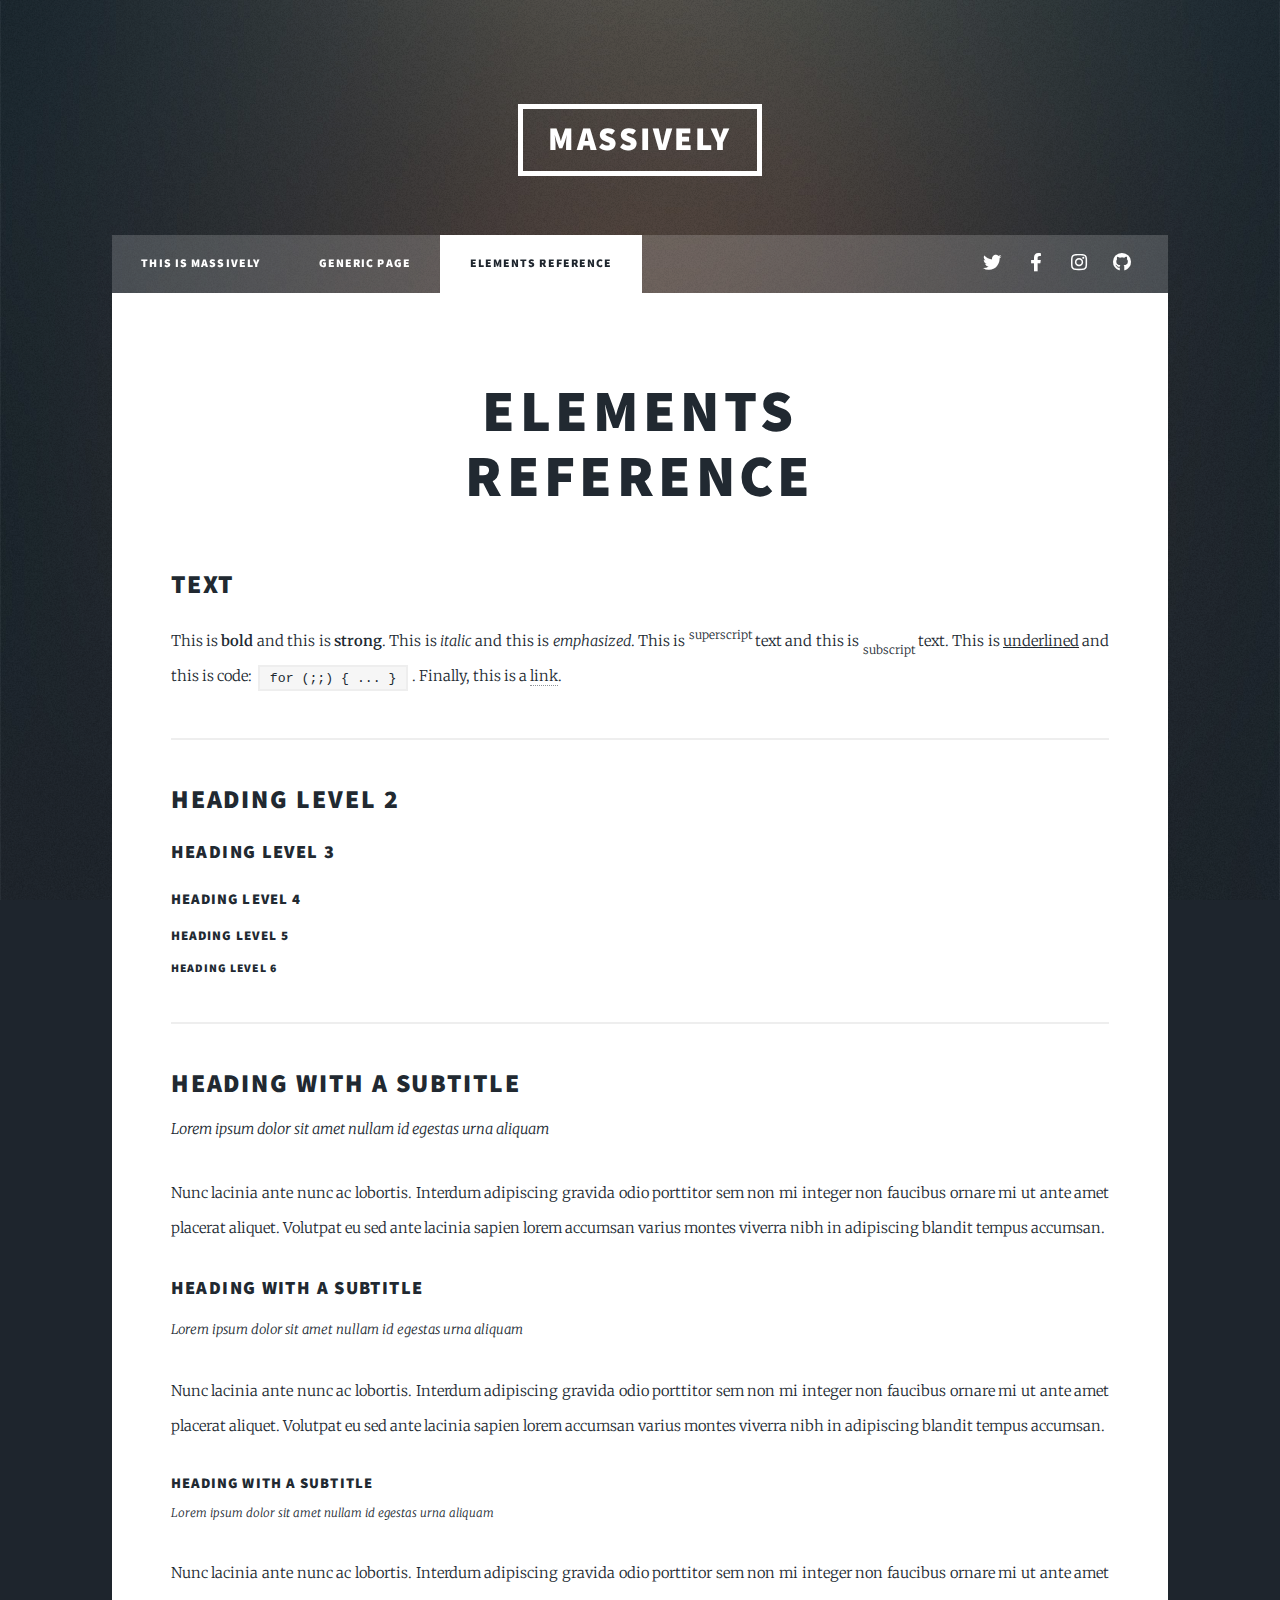
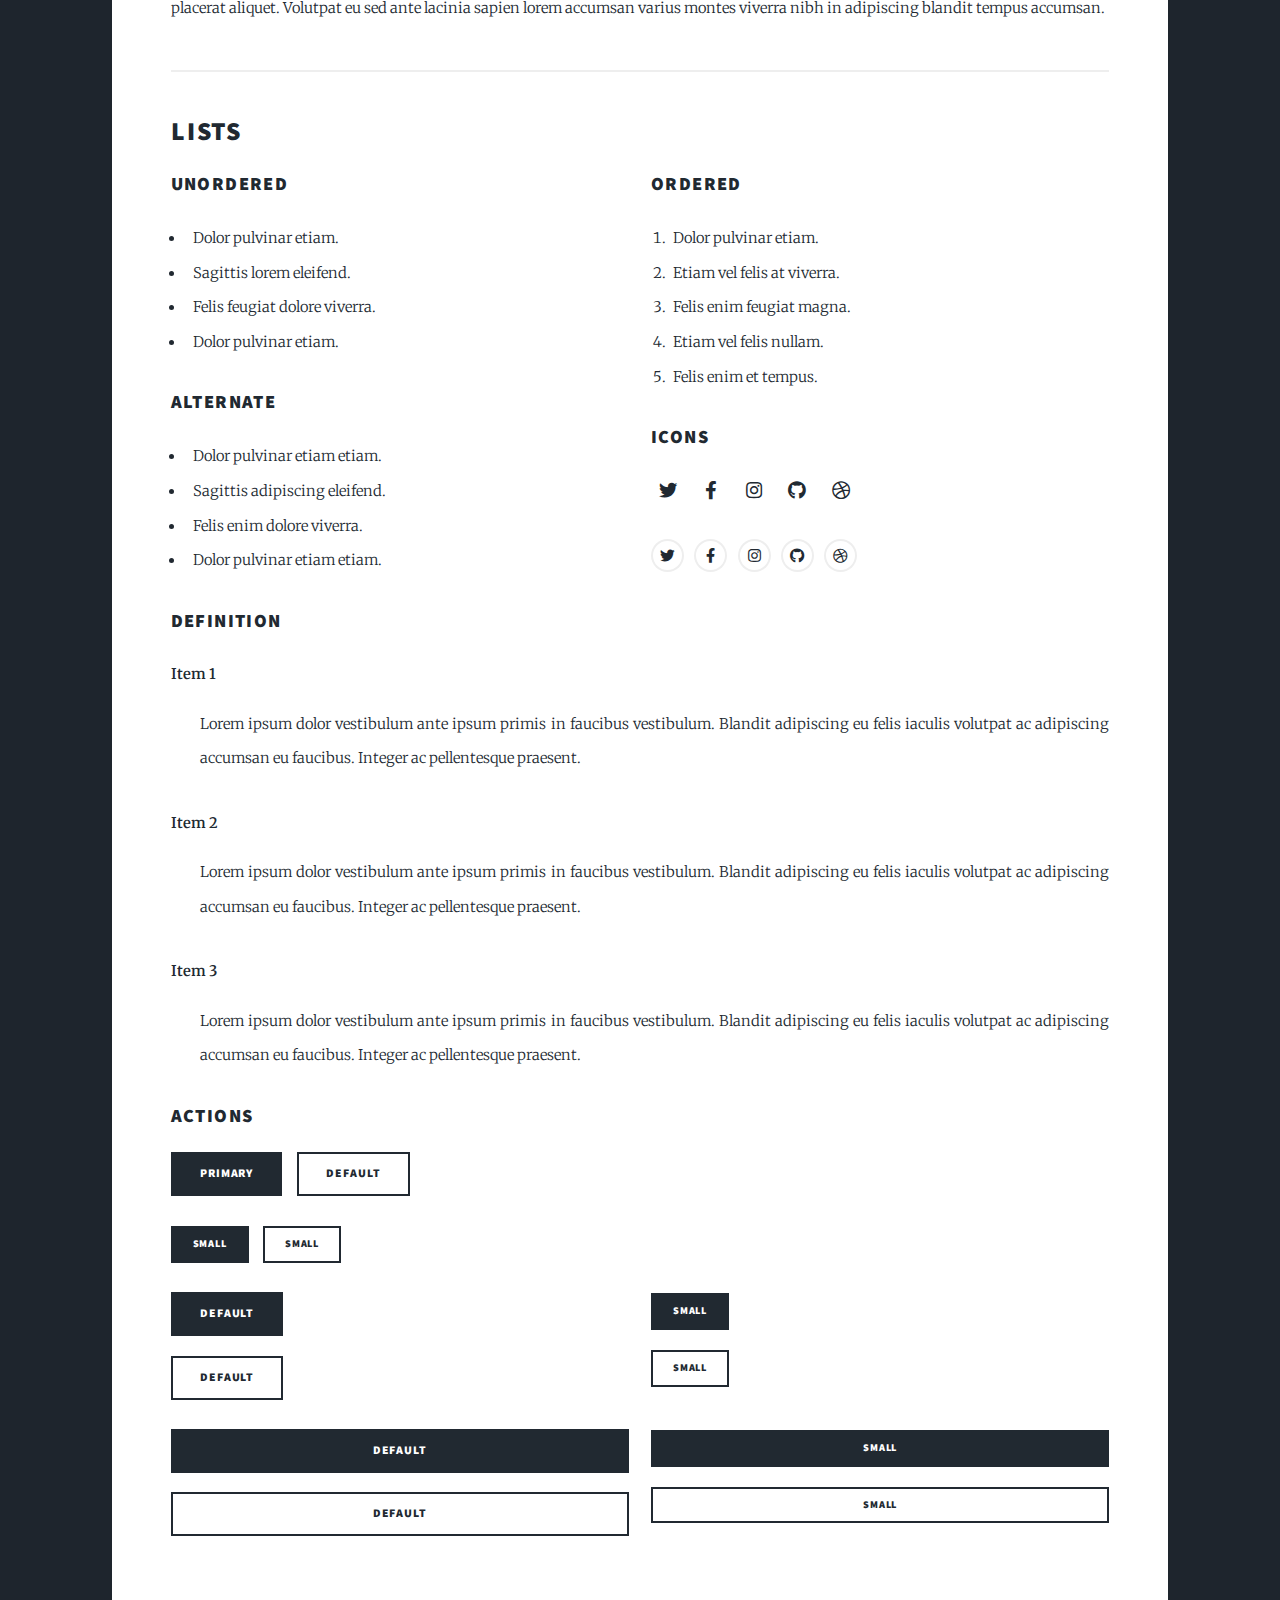
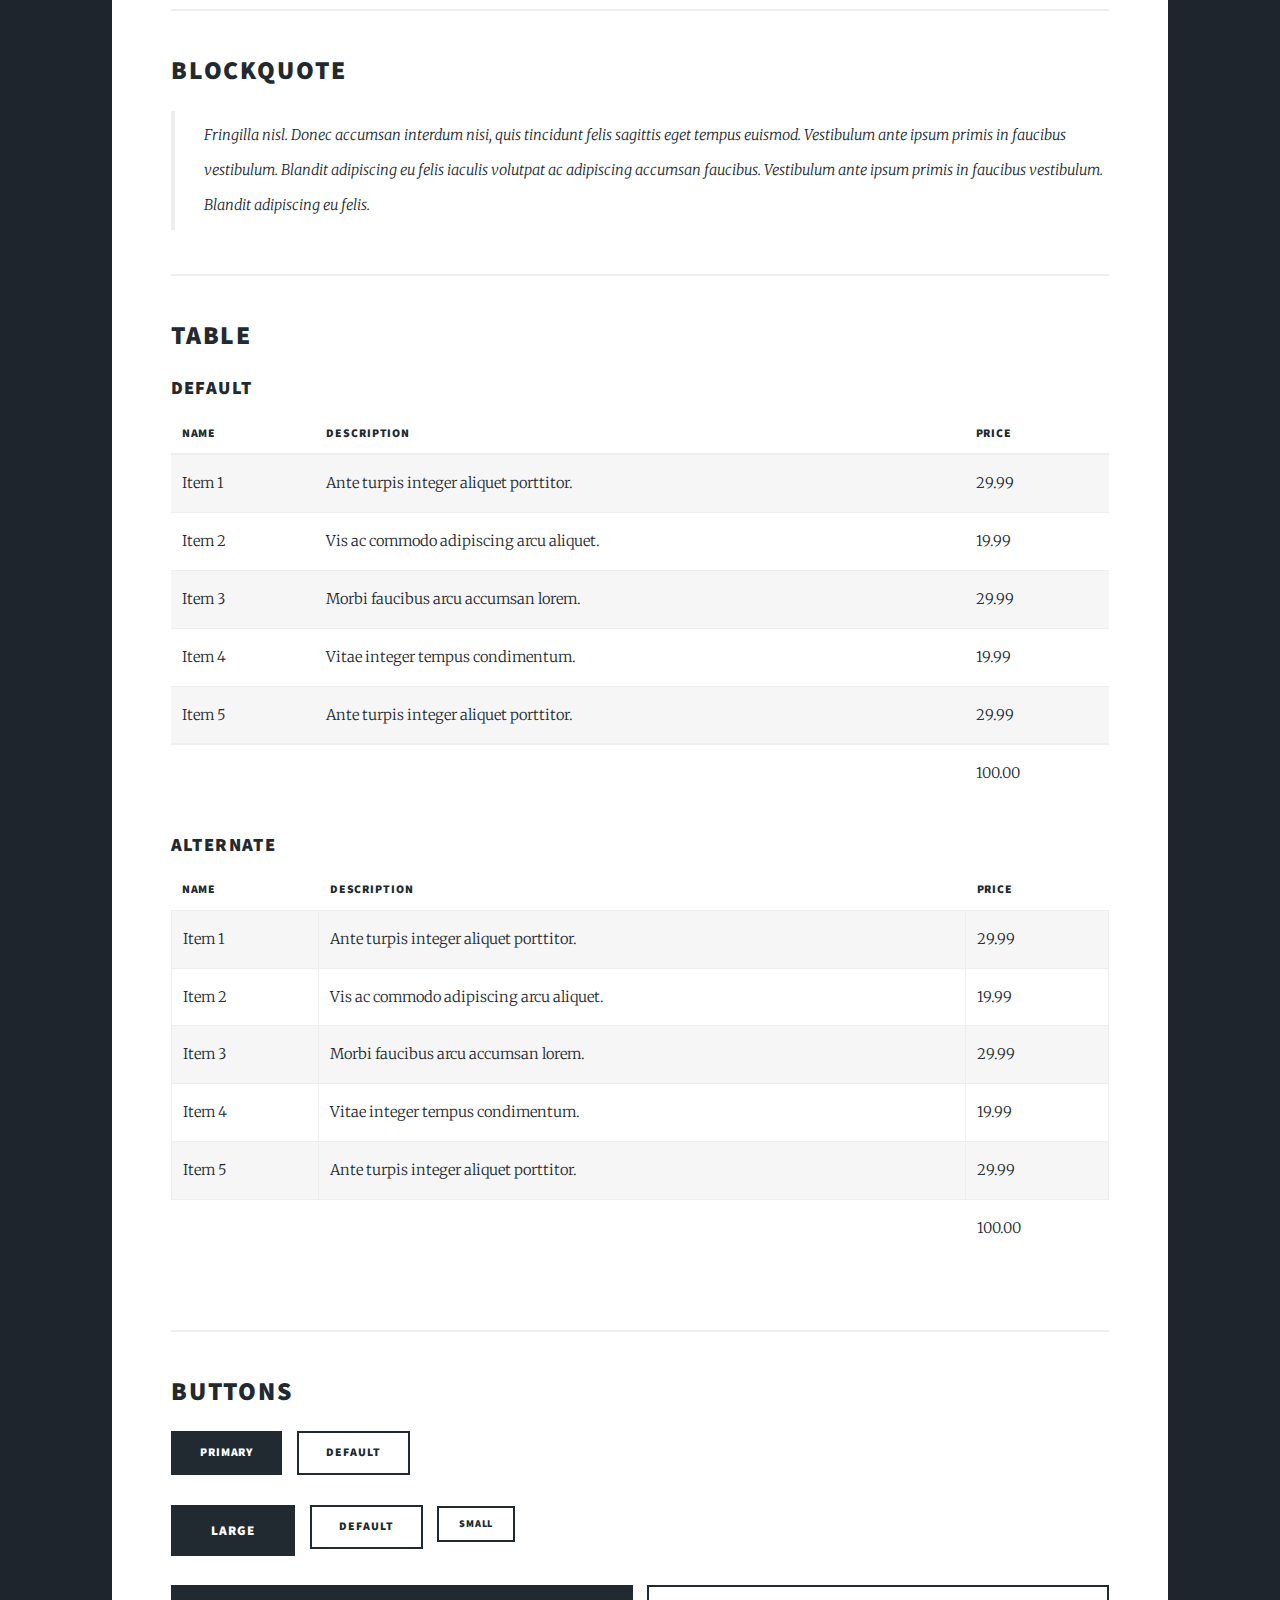
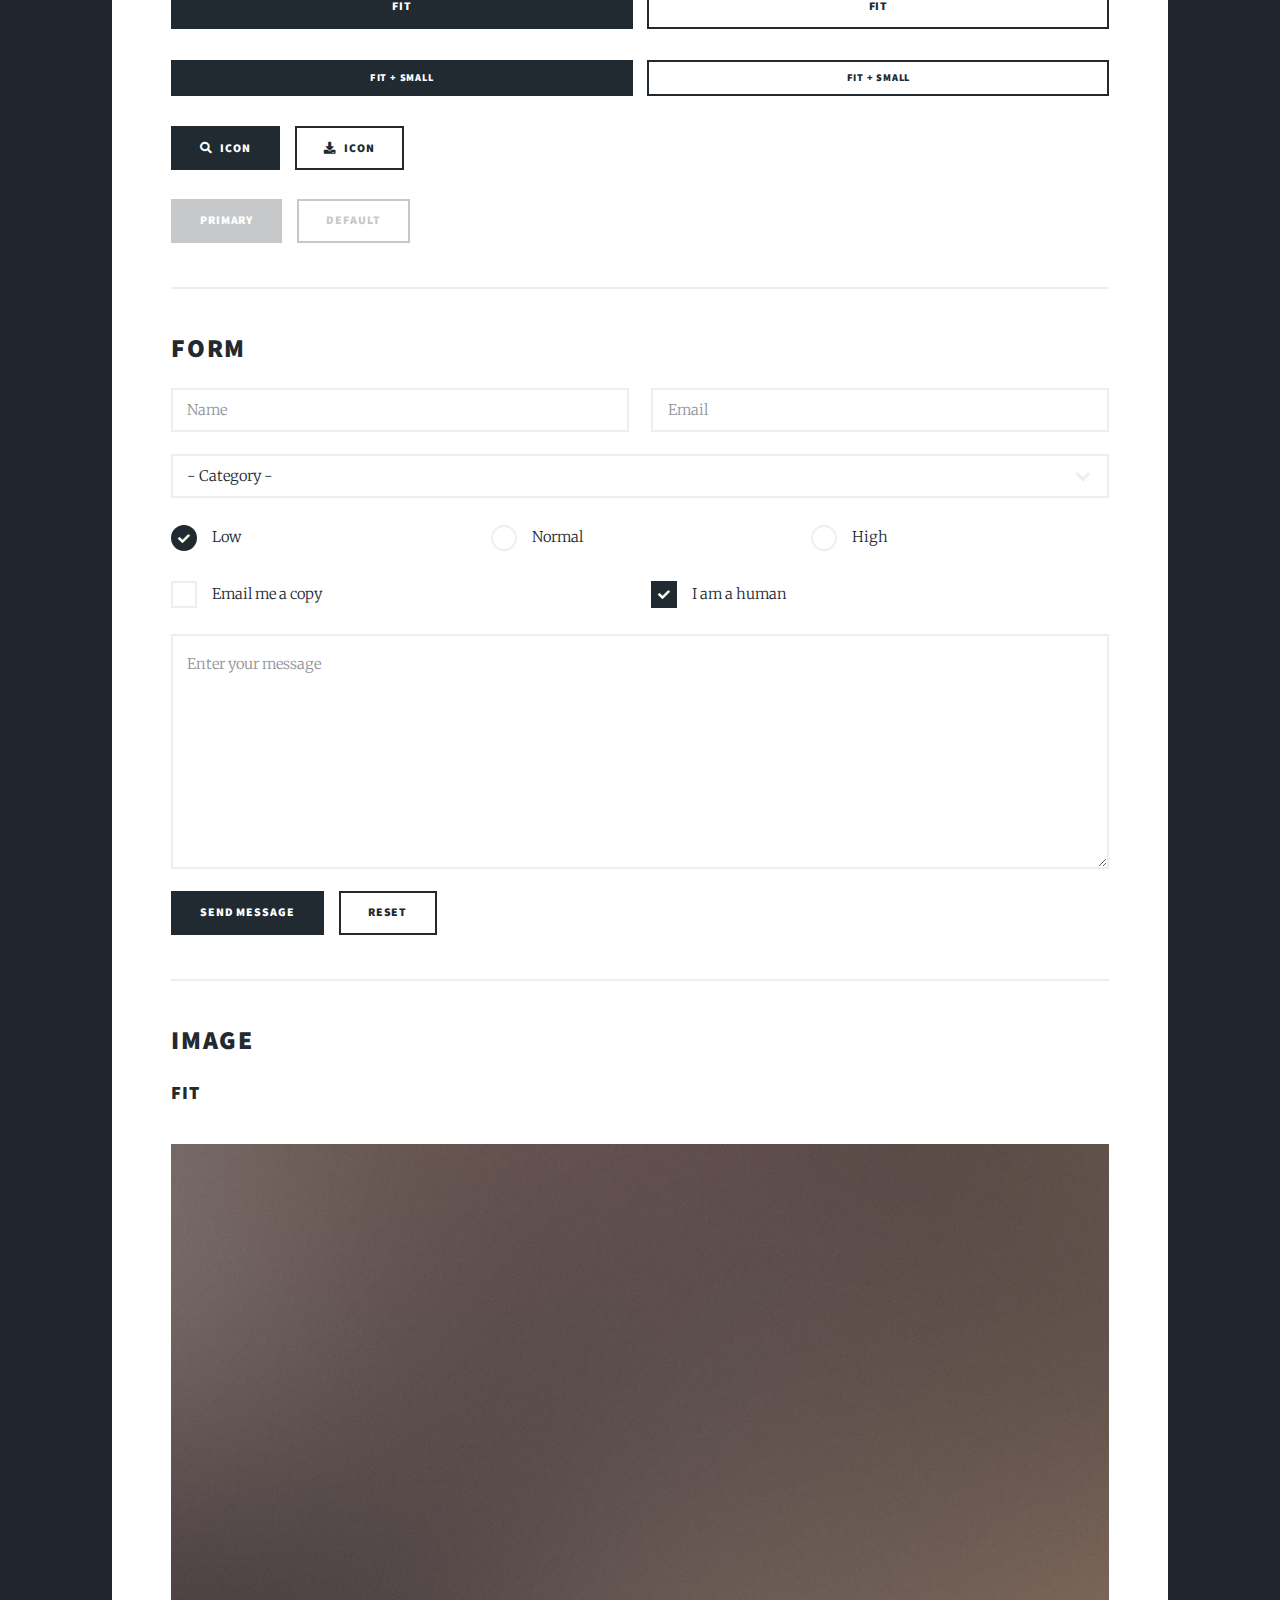
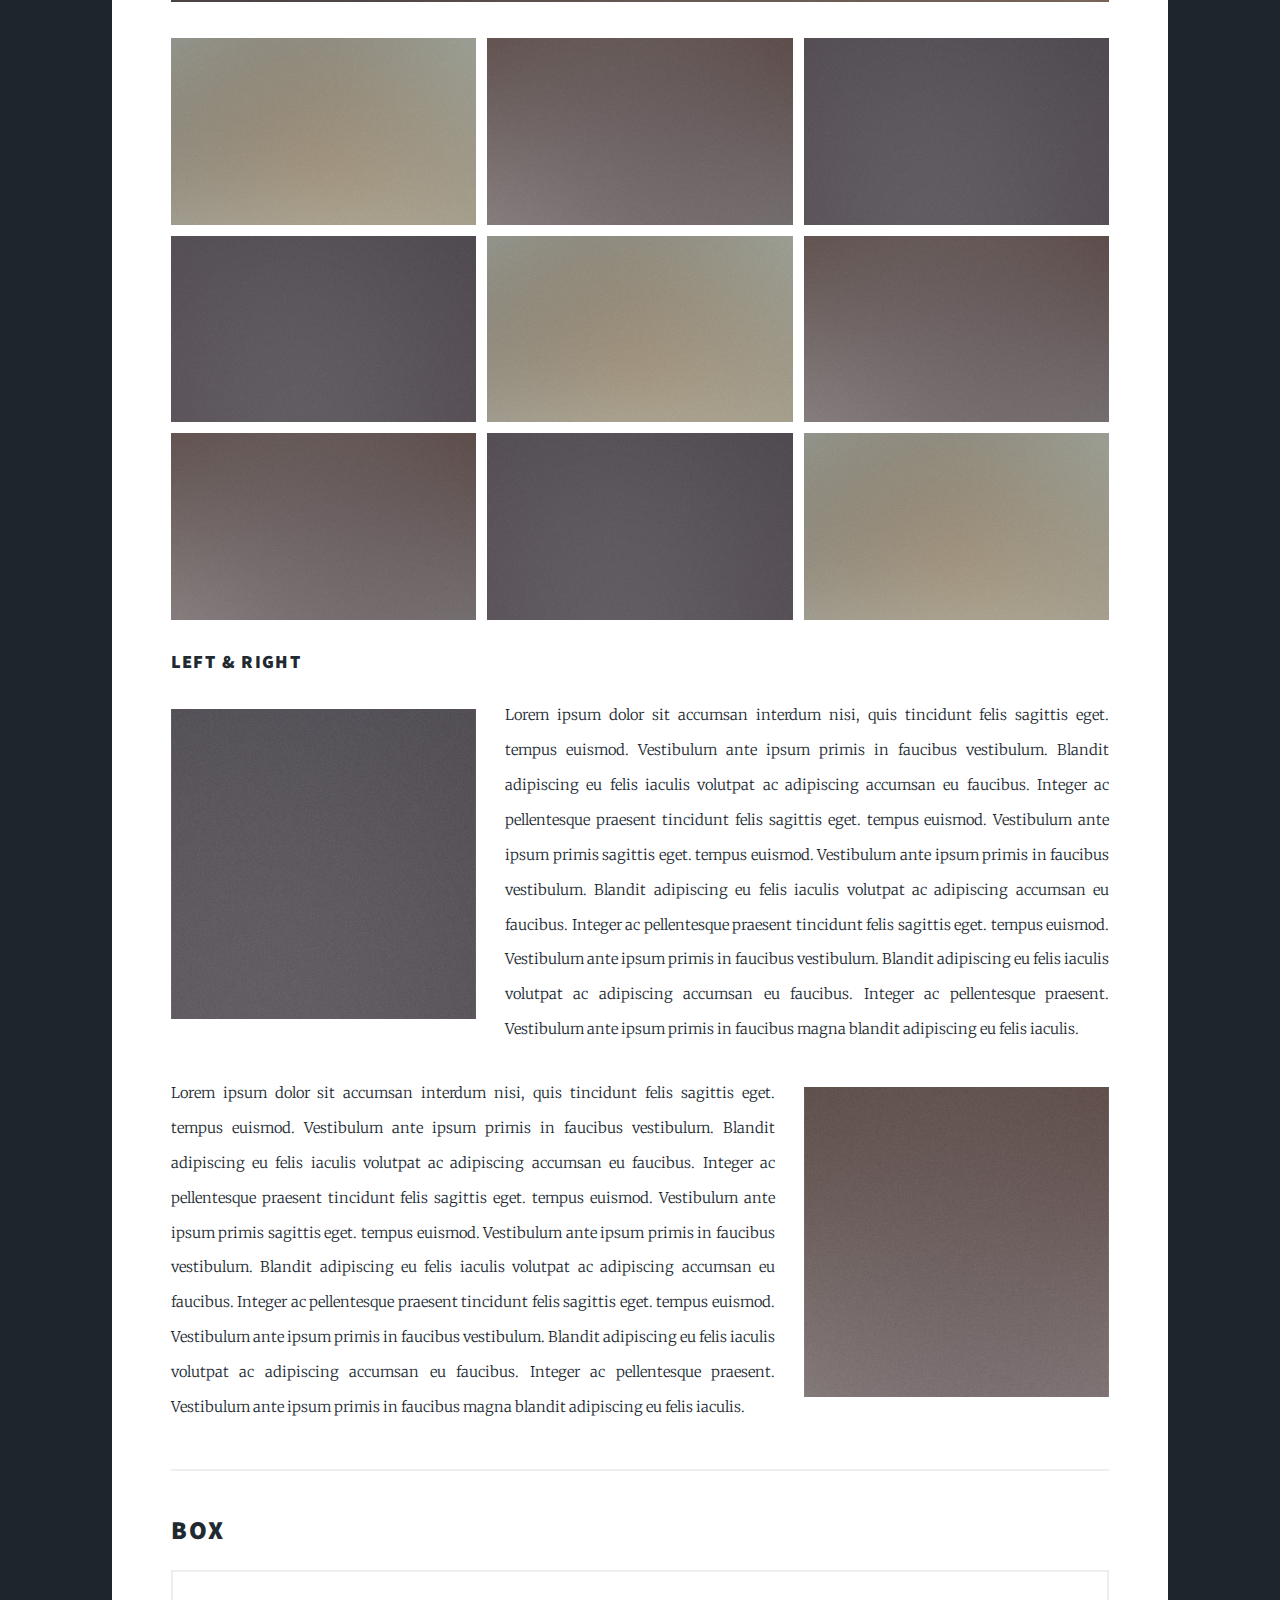
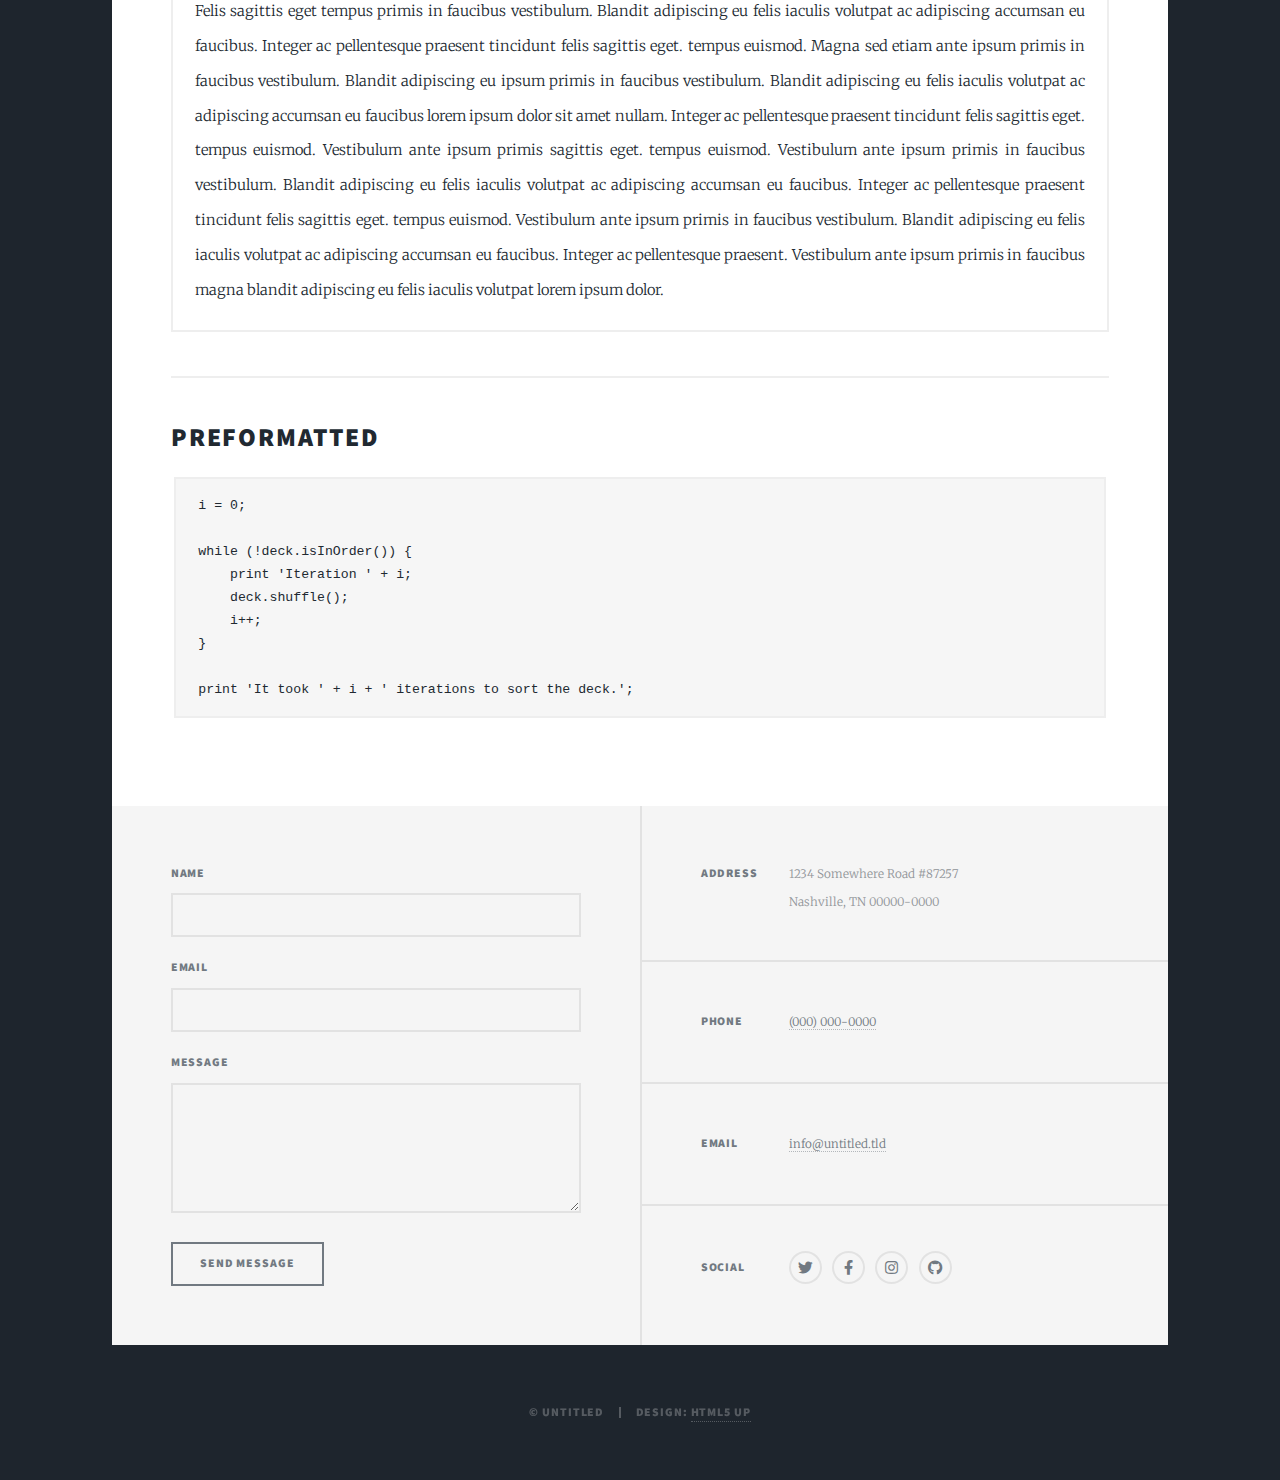
==== elements.html @ 83d38b93 "initial commit" ====
<!DOCTYPE HTML>
<!--
	Massively by HTML5 UP
	html5up.net | @ajlkn
	Free for personal and commercial use under the CCA 3.0 license (html5up.net/license)
-->
<html>
	<head>
		<title>Elements Reference - Massively by HTML5 UP</title>
		<meta charset="utf-8" />
		<meta name="viewport" content="width=device-width, initial-scale=1, user-scalable=no" />
		<link rel="stylesheet" href="assets/css/main.css" />
		<noscript><link rel="stylesheet" href="assets/css/noscript.css" /></noscript>
	</head>
	<body class="is-preload">

		<!-- Wrapper -->
			<div id="wrapper">

				<!-- Header -->
					<header id="header">
						<a href="index.html" class="logo">Massively</a>
					</header>

				<!-- Nav -->
					<nav id="nav">
						<ul class="links">
							<li><a href="index.html">This is Massively</a></li>
							<li><a href="generic.html">Generic Page</a></li>
							<li class="active"><a href="elements.html">Elements Reference</a></li>
						</ul>
						<ul class="icons">
							<li><a href="#" class="icon brands fa-twitter"><span class="label">Twitter</span></a></li>
							<li><a href="#" class="icon brands fa-facebook-f"><span class="label">Facebook</span></a></li>
							<li><a href="#" class="icon brands fa-instagram"><span class="label">Instagram</span></a></li>
							<li><a href="#" class="icon brands fa-github"><span class="label">GitHub</span></a></li>
						</ul>
					</nav>

				<!-- Main -->
					<div id="main">

						<!-- Post -->
							<section class="post">
								<header class="major">
									<h1>Elements<br />
									Reference</h1>
								</header>

								<!-- Text stuff -->
									<h2>Text</h2>
									<p>This is <b>bold</b> and this is <strong>strong</strong>. This is <i>italic</i> and this is <em>emphasized</em>.
									This is <sup>superscript</sup> text and this is <sub>subscript</sub> text.
									This is <u>underlined</u> and this is code: <code>for (;;) { ... }</code>.
									Finally, this is a <a href="#">link</a>.</p>
									<hr />
									<h2>Heading Level 2</h2>
									<h3>Heading Level 3</h3>
									<h4>Heading Level 4</h4>
									<h5>Heading Level 5</h5>
									<h6>Heading Level 6</h6>
									<hr />
									<header>
										<h2>Heading with a Subtitle</h2>
										<p>Lorem ipsum dolor sit amet nullam id egestas urna aliquam</p>
									</header>
									<p>Nunc lacinia ante nunc ac lobortis. Interdum adipiscing gravida odio porttitor sem non mi integer non faucibus ornare mi ut ante amet placerat aliquet. Volutpat eu sed ante lacinia sapien lorem accumsan varius montes viverra nibh in adipiscing blandit tempus accumsan.</p>
									<header>
										<h3>Heading with a Subtitle</h3>
										<p>Lorem ipsum dolor sit amet nullam id egestas urna aliquam</p>
									</header>
									<p>Nunc lacinia ante nunc ac lobortis. Interdum adipiscing gravida odio porttitor sem non mi integer non faucibus ornare mi ut ante amet placerat aliquet. Volutpat eu sed ante lacinia sapien lorem accumsan varius montes viverra nibh in adipiscing blandit tempus accumsan.</p>
									<header>
										<h4>Heading with a Subtitle</h4>
										<p>Lorem ipsum dolor sit amet nullam id egestas urna aliquam</p>
									</header>
									<p>Nunc lacinia ante nunc ac lobortis. Interdum adipiscing gravida odio porttitor sem non mi integer non faucibus ornare mi ut ante amet placerat aliquet. Volutpat eu sed ante lacinia sapien lorem accumsan varius montes viverra nibh in adipiscing blandit tempus accumsan.</p>

									<hr />

								<!-- Lists -->
									<h2>Lists</h2>
									<div class="row">
										<div class="col-6 col-12-small">

											<h3>Unordered</h3>
											<ul>
												<li>Dolor pulvinar etiam.</li>
												<li>Sagittis lorem eleifend.</li>
												<li>Felis feugiat dolore viverra.</li>
												<li>Dolor pulvinar etiam.</li>
											</ul>

											<h3>Alternate</h3>
											<ul class="alt">
												<li>Dolor pulvinar etiam etiam.</li>
												<li>Sagittis adipiscing eleifend.</li>
												<li>Felis enim dolore viverra.</li>
												<li>Dolor pulvinar etiam etiam.</li>
											</ul>

										</div>
										<div class="col-6 col-12-small">

											<h3>Ordered</h3>
											<ol>
												<li>Dolor pulvinar etiam.</li>
												<li>Etiam vel felis at viverra.</li>
												<li>Felis enim feugiat magna.</li>
												<li>Etiam vel felis nullam.</li>
												<li>Felis enim et tempus.</li>
											</ol>

											<h3>Icons</h3>
											<ul class="icons">
												<li><a href="#" class="icon brands fa-twitter"><span class="label">Twitter</span></a></li>
												<li><a href="#" class="icon brands fa-facebook-f"><span class="label">Facebook</span></a></li>
												<li><a href="#" class="icon brands fa-instagram"><span class="label">Instagram</span></a></li>
												<li><a href="#" class="icon brands fa-github"><span class="label">Github</span></a></li>
												<li><a href="#" class="icon brands fa-dribbble"><span class="label">Dribbble</span></a></li>
											</ul>
											<ul class="icons alt">
												<li><a href="#" class="icon brands alt fa-twitter"><span class="label">Twitter</span></a></li>
												<li><a href="#" class="icon brands alt fa-facebook-f"><span class="label">Facebook</span></a></li>
												<li><a href="#" class="icon brands alt fa-instagram"><span class="label">Instagram</span></a></li>
												<li><a href="#" class="icon brands alt fa-github"><span class="label">Github</span></a></li>
												<li><a href="#" class="icon brands alt fa-dribbble"><span class="label">Dribbble</span></a></li>
											</ul>

										</div>
									</div>
									<h3>Definition</h3>
									<dl>
										<dt>Item 1</dt>
										<dd>
											<p>Lorem ipsum dolor vestibulum ante ipsum primis in faucibus vestibulum. Blandit adipiscing eu felis iaculis volutpat ac adipiscing accumsan eu faucibus. Integer ac pellentesque praesent.</p>
										</dd>
										<dt>Item 2</dt>
										<dd>
											<p>Lorem ipsum dolor vestibulum ante ipsum primis in faucibus vestibulum. Blandit adipiscing eu felis iaculis volutpat ac adipiscing accumsan eu faucibus. Integer ac pellentesque praesent.</p>
										</dd>
										<dt>Item 3</dt>
										<dd>
											<p>Lorem ipsum dolor vestibulum ante ipsum primis in faucibus vestibulum. Blandit adipiscing eu felis iaculis volutpat ac adipiscing accumsan eu faucibus. Integer ac pellentesque praesent.</p>
										</dd>
									</dl>

									<h3>Actions</h3>
									<ul class="actions">
										<li><a href="#" class="button primary">Primary</a></li>
										<li><a href="#" class="button">Default</a></li>
									</ul>
									<ul class="actions small">
										<li><a href="#" class="button primary small">Small</a></li>
										<li><a href="#" class="button small">Small</a></li>
									</ul>
									<div class="row">
										<div class="col-6 col-12-small">
											<ul class="actions stacked">
												<li><a href="#" class="button primary">Default</a></li>
												<li><a href="#" class="button">Default</a></li>
											</ul>
										</div>
										<div class="col-6 col-12-small">
											<ul class="actions stacked">
												<li><a href="#" class="button primary small">Small</a></li>
												<li><a href="#" class="button small">Small</a></li>
											</ul>
										</div>
									</div>
									<div class="row">
										<div class="col-6 col-12-small">
											<ul class="actions stacked">
												<li><a href="#" class="button primary fit">Default</a></li>
												<li><a href="#" class="button fit">Default</a></li>
											</ul>
										</div>
										<div class="col-6 col-12-small">
											<ul class="actions stacked">
												<li><a href="#" class="button primary small fit">Small</a></li>
												<li><a href="#" class="button small fit">Small</a></li>
											</ul>
										</div>
									</div>

									<hr />

								<!-- Blockquote -->
									<h2>Blockquote</h2>
									<blockquote>Fringilla nisl. Donec accumsan interdum nisi, quis tincidunt felis sagittis eget tempus euismod. Vestibulum ante ipsum primis in faucibus vestibulum. Blandit adipiscing eu felis iaculis volutpat ac adipiscing accumsan faucibus. Vestibulum ante ipsum primis in faucibus vestibulum. Blandit adipiscing eu felis.</blockquote>

									<hr />

								<!-- Table -->
									<h2>Table</h2>

									<h3>Default</h3>
									<div class="table-wrapper">
										<table>
											<thead>
												<tr>
													<th>Name</th>
													<th>Description</th>
													<th>Price</th>
												</tr>
											</thead>
											<tbody>
												<tr>
													<td>Item 1</td>
													<td>Ante turpis integer aliquet porttitor.</td>
													<td>29.99</td>
												</tr>
												<tr>
													<td>Item 2</td>
													<td>Vis ac commodo adipiscing arcu aliquet.</td>
													<td>19.99</td>
												</tr>
												<tr>
													<td>Item 3</td>
													<td> Morbi faucibus arcu accumsan lorem.</td>
													<td>29.99</td>
												</tr>
												<tr>
													<td>Item 4</td>
													<td>Vitae integer tempus condimentum.</td>
													<td>19.99</td>
												</tr>
												<tr>
													<td>Item 5</td>
													<td>Ante turpis integer aliquet porttitor.</td>
													<td>29.99</td>
												</tr>
											</tbody>
											<tfoot>
												<tr>
													<td colspan="2"></td>
													<td>100.00</td>
												</tr>
											</tfoot>
										</table>
									</div>

									<h3>Alternate</h3>
									<div class="table-wrapper">
										<table class="alt">
											<thead>
												<tr>
													<th>Name</th>
													<th>Description</th>
													<th>Price</th>
												</tr>
											</thead>
											<tbody>
												<tr>
													<td>Item 1</td>
													<td>Ante turpis integer aliquet porttitor.</td>
													<td>29.99</td>
												</tr>
												<tr>
													<td>Item 2</td>
													<td>Vis ac commodo adipiscing arcu aliquet.</td>
													<td>19.99</td>
												</tr>
												<tr>
													<td>Item 3</td>
													<td> Morbi faucibus arcu accumsan lorem.</td>
													<td>29.99</td>
												</tr>
												<tr>
													<td>Item 4</td>
													<td>Vitae integer tempus condimentum.</td>
													<td>19.99</td>
												</tr>
												<tr>
													<td>Item 5</td>
													<td>Ante turpis integer aliquet porttitor.</td>
													<td>29.99</td>
												</tr>
											</tbody>
											<tfoot>
												<tr>
													<td colspan="2"></td>
													<td>100.00</td>
												</tr>
											</tfoot>
										</table>
									</div>

									<hr />

								<!-- Buttons -->
									<h2>Buttons</h2>
									<ul class="actions">
										<li><a href="#" class="button primary">Primary</a></li>
										<li><a href="#" class="button">Default</a></li>
									</ul>
									<ul class="actions">
										<li><a href="#" class="button primary large">Large</a></li>
										<li><a href="#" class="button">Default</a></li>
										<li><a href="#" class="button small">Small</a></li>
									</ul>
									<ul class="actions fit">
										<li><a href="#" class="button primary fit">Fit</a></li>
										<li><a href="#" class="button fit">Fit</a></li>
									</ul>
									<ul class="actions fit small">
										<li><a href="#" class="button primary fit small">Fit + Small</a></li>
										<li><a href="#" class="button fit small">Fit + Small</a></li>
									</ul>
									<ul class="actions">
										<li><a href="#" class="button primary icon solid fa-search">Icon</a></li>
										<li><a href="#" class="button icon solid fa-download">Icon</a></li>
									</ul>
									<ul class="actions">
										<li><span class="button primary disabled">Primary</span></li>
										<li><span class="button disabled">Default</span></li>
									</ul>

									<hr />

								<!-- Form -->
									<h2>Form</h2>

									<form method="post" action="#">
										<div class="row gtr-uniform">
											<div class="col-6 col-12-xsmall">
												<input type="text" name="demo-name" id="demo-name" value="" placeholder="Name" />
											</div>
											<div class="col-6 col-12-xsmall">
												<input type="email" name="demo-email" id="demo-email" value="" placeholder="Email" />
											</div>
											<!-- Break -->
											<div class="col-12">
												<select name="demo-category" id="demo-category">
													<option value="">- Category -</option>
													<option value="1">Manufacturing</option>
													<option value="1">Shipping</option>
													<option value="1">Administration</option>
													<option value="1">Human Resources</option>
												</select>
											</div>
											<!-- Break -->
											<div class="col-4 col-12-small">
												<input type="radio" id="demo-priority-low" name="demo-priority" checked>
												<label for="demo-priority-low">Low</label>
											</div>
											<div class="col-4 col-12-small">
												<input type="radio" id="demo-priority-normal" name="demo-priority">
												<label for="demo-priority-normal">Normal</label>
											</div>
											<div class="col-4 col-12-small">
												<input type="radio" id="demo-priority-high" name="demo-priority">
												<label for="demo-priority-high">High</label>
											</div>
											<!-- Break -->
											<div class="col-6 col-12-small">
												<input type="checkbox" id="demo-copy" name="demo-copy">
												<label for="demo-copy">Email me a copy</label>
											</div>
											<div class="col-6 col-12-small">
												<input type="checkbox" id="demo-human" name="demo-human" checked>
												<label for="demo-human">I am a human</label>
											</div>
											<!-- Break -->
											<div class="col-12">
												<textarea name="demo-message" id="demo-message" placeholder="Enter your message" rows="6"></textarea>
											</div>
											<!-- Break -->
											<div class="col-12">
												<ul class="actions">
													<li><input type="submit" value="Send Message" class="primary" /></li>
													<li><input type="reset" value="Reset" /></li>
												</ul>
											</div>
										</div>
									</form>

									<hr />

								<!-- Image -->
									<h2>Image</h2>

									<h3>Fit</h3>
									<span class="image fit"><img src="images/pic01.jpg" alt="" /></span>
									<div class="box alt">
										<div class="row gtr-50 gtr-uniform">
											<div class="col-4"><span class="image fit"><img src="images/pic02.jpg" alt="" /></span></div>
											<div class="col-4"><span class="image fit"><img src="images/pic03.jpg" alt="" /></span></div>
											<div class="col-4"><span class="image fit"><img src="images/pic04.jpg" alt="" /></span></div>
											<!-- Break -->
											<div class="col-4"><span class="image fit"><img src="images/pic04.jpg" alt="" /></span></div>
											<div class="col-4"><span class="image fit"><img src="images/pic02.jpg" alt="" /></span></div>
											<div class="col-4"><span class="image fit"><img src="images/pic03.jpg" alt="" /></span></div>
											<!-- Break -->
											<div class="col-4"><span class="image fit"><img src="images/pic03.jpg" alt="" /></span></div>
											<div class="col-4"><span class="image fit"><img src="images/pic04.jpg" alt="" /></span></div>
											<div class="col-4"><span class="image fit"><img src="images/pic02.jpg" alt="" /></span></div>
										</div>
									</div>

									<h3>Left &amp; Right</h3>
									<p><span class="image left"><img src="images/pic08.jpg" alt="" /></span>Lorem ipsum dolor sit accumsan interdum nisi, quis tincidunt felis sagittis eget. tempus euismod. Vestibulum ante ipsum primis in faucibus vestibulum. Blandit adipiscing eu felis iaculis volutpat ac adipiscing accumsan eu faucibus. Integer ac pellentesque praesent tincidunt felis sagittis eget. tempus euismod. Vestibulum ante ipsum primis sagittis eget. tempus euismod. Vestibulum ante ipsum primis in faucibus vestibulum. Blandit adipiscing eu felis iaculis volutpat ac adipiscing accumsan eu faucibus. Integer ac pellentesque praesent tincidunt felis sagittis eget. tempus euismod. Vestibulum ante ipsum primis in faucibus vestibulum. Blandit adipiscing eu felis iaculis volutpat ac adipiscing accumsan eu faucibus. Integer ac pellentesque praesent. Vestibulum ante ipsum primis in faucibus magna blandit adipiscing eu felis iaculis.</p>
									<p><span class="image right"><img src="images/pic09.jpg" alt="" /></span>Lorem ipsum dolor sit accumsan interdum nisi, quis tincidunt felis sagittis eget. tempus euismod. Vestibulum ante ipsum primis in faucibus vestibulum. Blandit adipiscing eu felis iaculis volutpat ac adipiscing accumsan eu faucibus. Integer ac pellentesque praesent tincidunt felis sagittis eget. tempus euismod. Vestibulum ante ipsum primis sagittis eget. tempus euismod. Vestibulum ante ipsum primis in faucibus vestibulum. Blandit adipiscing eu felis iaculis volutpat ac adipiscing accumsan eu faucibus. Integer ac pellentesque praesent tincidunt felis sagittis eget. tempus euismod. Vestibulum ante ipsum primis in faucibus vestibulum. Blandit adipiscing eu felis iaculis volutpat ac adipiscing accumsan eu faucibus. Integer ac pellentesque praesent. Vestibulum ante ipsum primis in faucibus magna blandit adipiscing eu felis iaculis.</p>

									<hr />

								<!-- Box -->
									<h2>Box</h2>
									<div class="box">
										<p>Felis sagittis eget tempus primis in faucibus vestibulum. Blandit adipiscing eu felis iaculis volutpat ac adipiscing accumsan eu faucibus. Integer ac pellentesque praesent tincidunt felis sagittis eget. tempus euismod. Magna sed etiam ante ipsum primis in faucibus vestibulum. Blandit adipiscing eu ipsum primis in faucibus vestibulum. Blandit adipiscing eu felis iaculis volutpat ac adipiscing accumsan eu faucibus lorem ipsum dolor sit amet nullam. Integer ac pellentesque praesent tincidunt felis sagittis eget. tempus euismod. Vestibulum ante ipsum primis sagittis eget. tempus euismod. Vestibulum ante ipsum primis in faucibus vestibulum. Blandit adipiscing eu felis iaculis volutpat ac adipiscing accumsan eu faucibus. Integer ac pellentesque praesent tincidunt felis sagittis eget. tempus euismod. Vestibulum ante ipsum primis in faucibus vestibulum. Blandit adipiscing eu felis iaculis volutpat ac adipiscing accumsan eu faucibus. Integer ac pellentesque praesent. Vestibulum ante ipsum primis in faucibus magna blandit adipiscing eu felis iaculis volutpat lorem ipsum dolor.</p>
									</div>

									<hr />

								<!-- Preformatted Code -->
									<h2>Preformatted</h2>
									<pre><code>i = 0;

while (!deck.isInOrder()) {
    print 'Iteration ' + i;
    deck.shuffle();
    i++;
}

print 'It took ' + i + ' iterations to sort the deck.';
</code></pre>

							</section>

					</div>

				<!-- Footer -->
					<footer id="footer">
						<section>
							<form method="post" action="#">
								<div class="fields">
									<div class="field">
										<label for="name">Name</label>
										<input type="text" name="name" id="name" />
									</div>
									<div class="field">
										<label for="email">Email</label>
										<input type="text" name="email" id="email" />
									</div>
									<div class="field">
										<label for="message">Message</label>
										<textarea name="message" id="message" rows="3"></textarea>
									</div>
								</div>
								<ul class="actions">
									<li><input type="submit" value="Send Message" /></li>
								</ul>
							</form>
						</section>
						<section class="split contact">
							<section class="alt">
								<h3>Address</h3>
								<p>1234 Somewhere Road #87257<br />
								Nashville, TN 00000-0000</p>
							</section>
							<section>
								<h3>Phone</h3>
								<p><a href="#">(000) 000-0000</a></p>
							</section>
							<section>
								<h3>Email</h3>
								<p><a href="#">info@untitled.tld</a></p>
							</section>
							<section>
								<h3>Social</h3>
								<ul class="icons alt">
									<li><a href="#" class="icon brands alt fa-twitter"><span class="label">Twitter</span></a></li>
									<li><a href="#" class="icon brands alt fa-facebook-f"><span class="label">Facebook</span></a></li>
									<li><a href="#" class="icon brands alt fa-instagram"><span class="label">Instagram</span></a></li>
									<li><a href="#" class="icon brands alt fa-github"><span class="label">GitHub</span></a></li>
								</ul>
							</section>
						</section>
					</footer>

				<!-- Copyright -->
					<div id="copyright">
						<ul><li>&copy; Untitled</li><li>Design: <a href="https://html5up.net">HTML5 UP</a></li></ul>
					</div>

			</div>

		<!-- Scripts -->
			<script src="assets/js/jquery.min.js"></script>
			<script src="assets/js/jquery.scrollex.min.js"></script>
			<script src="assets/js/jquery.scrolly.min.js"></script>
			<script src="assets/js/browser.min.js"></script>
			<script src="assets/js/breakpoints.min.js"></script>
			<script src="assets/js/util.js"></script>
			<script src="assets/js/main.js"></script>

	</body>
</html>
---- assets/css/main.css ----
@import url(fontawesome-all.min.css);
@import url("https://fonts.googleapis.com/css?family=Merriweather:300,700,300italic,700italic|Source+Sans+Pro:900");

/*
	Massively by HTML5 UP
	html5up.net | @ajlkn
	Free for personal and commercial use under the CCA 3.0 license (html5up.net/license)
*/

html, body, div, span, applet, object,
iframe, h1, h2, h3, h4, h5, h6, p, blockquote,
pre, a, abbr, acronym, address, big, cite,
code, del, dfn, em, img, ins, kbd, q, s, samp,
small, strike, strong, sub, sup, tt, var, b,
u, i, center, dl, dt, dd, ol, ul, li, fieldset,
form, label, legend, table, caption, tbody,
tfoot, thead, tr, th, td, article, aside,
canvas, details, embed, figure, figcaption,
footer, header, hgroup, menu, nav, output, ruby,
section, summary, time, mark, audio, video {
	margin: 0;
	padding: 0;
	border: 0;
	font-size: 100%;
	font: inherit;
	vertical-align: baseline;}

article, aside, details, figcaption, figure,
footer, header, hgroup, menu, nav, section {
	display: block;}

body {
	line-height: 1;
}

ol, ul {
	list-style: none;
}

blockquote, q {
	quotes: none;
}

	blockquote:before, blockquote:after, q:before, q:after {
		content: '';
		content: none;
	}

table {
	border-collapse: collapse;
	border-spacing: 0;
}

body {
	-webkit-text-size-adjust: none;
}

mark {
	background-color: transparent;
	color: inherit;
}

input::-moz-focus-inner {
	border: 0;
	padding: 0;
}

input, select, textarea {
	-moz-appearance: none;
	-webkit-appearance: none;
	-ms-appearance: none;
	appearance: none;
}

/* Basic */

	@-ms-viewport {
		width: device-width;
	}

	body {
		-ms-overflow-style: scrollbar;
	}

	@media screen and (max-width: 480px) {

		html, body {
			min-width: 320px;
		}

	}

	html {
		box-sizing: border-box;
	}

	*, *:before, *:after {
		box-sizing: inherit;
	}

	body {
		background-color: #1e252d;
	}

		body.is-preload *, body.is-preload *:before, body.is-preload *:after {
			-moz-animation: none !important;
			-webkit-animation: none !important;
			-ms-animation: none !important;
			animation: none !important;
			-moz-transition: none !important;
			-webkit-transition: none !important;
			-ms-transition: none !important;
			transition: none !important;
		}

/* Type */

	html {
		font-size: 16pt;
	}

		@media screen and (max-width: 1680px) {

			html {
				font-size: 12pt;
			}

		}

		@media screen and (max-width: 1280px) {

			html {
				font-size: 11pt;
			}

		}

		@media screen and (max-width: 360px) {

			html {
				font-size: 10pt;
			}

		}

	body {
		color: #212931;
	}

	body, input, select, textarea {
		font-family: "Merriweather", Georgia, serif;
		font-weight: 300;
		font-size: 1rem;
		line-height: 2.375;
	}

	a {
		-moz-transition: color 0.2s ease-in-out, background-color 0.2s ease-in-out, border-color 0.2s ease-in-out, box-shadow 0.2s ease-in-out;
		-webkit-transition: color 0.2s ease-in-out, background-color 0.2s ease-in-out, border-color 0.2s ease-in-out, box-shadow 0.2s ease-in-out;
		-ms-transition: color 0.2s ease-in-out, background-color 0.2s ease-in-out, border-color 0.2s ease-in-out, box-shadow 0.2s ease-in-out;
		transition: color 0.2s ease-in-out, background-color 0.2s ease-in-out, border-color 0.2s ease-in-out, box-shadow 0.2s ease-in-out;
		border-bottom: dotted 1px;
		text-decoration: none;
	}

		a:hover {
			border-bottom-color: transparent;
		}

	strong, b {
		font-weight: 600;
	}

	em, i {
		font-style: italic;
	}

	p {
		text-align: justify;
		margin: 0 0 2rem 0;
	}

	h1, h2, h3, h4, h5, h6 {
		font-family: "Source Sans Pro", Helvetica, sans-serif;
		font-weight: 900;
		line-height: 1.5;
		letter-spacing: 0.075em;
		text-transform: uppercase;
		margin: 0 0 1rem 0;
	}

		h1 a, h2 a, h3 a, h4 a, h5 a, h6 a {
			border-bottom: 0;
			color: inherit;
			text-decoration: none;
		}

	h1 {
		font-size: 4rem;
		line-height: 1.1;
		margin: 0 0 2rem 0;
	}

	h2 {
		font-size: 1.75rem;
		line-height: 1.3;
		margin: 0 0 1.5rem 0;
	}

	h3 {
		font-size: 1.25rem;
		margin: 0 0 1.5rem 0;
	}

	h4 {
		font-size: 1rem;
	}

	h5 {
		font-size: 0.9rem;
	}

	h6 {
		font-size: 0.8rem;
	}

	sub {
		font-size: 0.8rem;
		position: relative;
		top: 0.5rem;
	}

	sup {
		font-size: 0.8rem;
		position: relative;
		top: -0.5rem;
	}

	blockquote {
		border-left: solid 4px;
		font-style: italic;
		margin: 0 0 2rem 0;
		padding: 0.5rem 0 0.5rem 2rem;
	}

	code {
		border: solid 2px;
		font-family: "Courier New", monospace;
		font-size: 0.9rem;
		margin: 0 0.25rem;
		padding: 0.25rem 0.65rem;
	}

	pre {
		-webkit-overflow-scrolling: touch;
		font-family: "Courier New", monospace;
		font-size: 0.9rem;
		margin: 0 0 2rem 0;
	}

		pre code {
			display: block;
			line-height: 1.75;
			padding: 1rem 1.5rem;
			overflow-x: auto;
		}

	hr {
		border: 0;
		border-bottom: solid 2px;
		margin: 3rem 0;
	}

		hr.major {
			margin: 5rem 0;
		}

	.align-left {
		text-align: left;
	}

	.align-center {
		text-align: center;
	}

	.align-right {
		text-align: right;
	}

	input, select, textarea {
		color: #212931;
	}

	a {
		color: #212931;
		border-bottom-color: rgba(33, 41, 49, 0.5);
	}

		a:hover {
			border-bottom-color: transparent;
			color: #18bfef !important;
		}

	strong, b {
		color: #212931;
	}

	h1, h2, h3, h4, h5, h6 {
		color: #212931;
	}

	blockquote {
		border-left-color: #eeeeee;
	}

	code {
		background: rgba(220, 220, 220, 0.25);
		border-color: #eeeeee;
	}

	hr {
		border-bottom-color: #eeeeee;
	}

/* Row */

	.row {
		display: flex;
		flex-wrap: wrap;
		box-sizing: border-box;
		align-items: stretch;
	}

		.row > * {
			box-sizing: border-box;
		}

		.row.gtr-uniform > * > :last-child {
			margin-bottom: 0;
		}

		.row.aln-left {
			justify-content: flex-start;
		}

		.row.aln-center {
			justify-content: center;
		}

		.row.aln-right {
			justify-content: flex-end;
		}

		.row.aln-top {
			align-items: flex-start;
		}

		.row.aln-middle {
			align-items: center;
		}

		.row.aln-bottom {
			align-items: flex-end;
		}

		.row > .imp {
			order: -1;
		}

		.row > .col-1 {
			width: 8.33333%;
		}

		.row > .off-1 {
			margin-left: 8.33333%;
		}

		.row > .col-2 {
			width: 16.66667%;
		}

		.row > .off-2 {
			margin-left: 16.66667%;
		}

		.row > .col-3 {
			width: 25%;
		}

		.row > .off-3 {
			margin-left: 25%;
		}

		.row > .col-4 {
			width: 33.33333%;
		}

		.row > .off-4 {
			margin-left: 33.33333%;
		}

		.row > .col-5 {
			width: 41.66667%;
		}

		.row > .off-5 {
			margin-left: 41.66667%;
		}

		.row > .col-6 {
			width: 50%;
		}

		.row > .off-6 {
			margin-left: 50%;
		}

		.row > .col-7 {
			width: 58.33333%;
		}

		.row > .off-7 {
			margin-left: 58.33333%;
		}

		.row > .col-8 {
			width: 66.66667%;
		}

		.row > .off-8 {
			margin-left: 66.66667%;
		}

		.row > .col-9 {
			width: 75%;
		}

		.row > .off-9 {
			margin-left: 75%;
		}

		.row > .col-10 {
			width: 83.33333%;
		}

		.row > .off-10 {
			margin-left: 83.33333%;
		}

		.row > .col-11 {
			width: 91.66667%;
		}

		.row > .off-11 {
			margin-left: 91.66667%;
		}

		.row > .col-12 {
			width: 100%;
		}

		.row > .off-12 {
			margin-left: 100%;
		}

		.row.gtr-0 {
			margin-top: 0;
			margin-left: 0rem;
		}

			.row.gtr-0 > * {
				padding: 0 0 0 0rem;
			}

			.row.gtr-0.gtr-uniform {
				margin-top: 0rem;
			}

				.row.gtr-0.gtr-uniform > * {
					padding-top: 0rem;
				}

		.row.gtr-25 {
			margin-top: 0;
			margin-left: -0.375rem;
		}

			.row.gtr-25 > * {
				padding: 0 0 0 0.375rem;
			}

			.row.gtr-25.gtr-uniform {
				margin-top: -0.375rem;
			}

				.row.gtr-25.gtr-uniform > * {
					padding-top: 0.375rem;
				}

		.row.gtr-50 {
			margin-top: 0;
			margin-left: -0.75rem;
		}

			.row.gtr-50 > * {
				padding: 0 0 0 0.75rem;
			}

			.row.gtr-50.gtr-uniform {
				margin-top: -0.75rem;
			}

				.row.gtr-50.gtr-uniform > * {
					padding-top: 0.75rem;
				}

		.row {
			margin-top: 0;
			margin-left: -1.5rem;
		}

			.row > * {
				padding: 0 0 0 1.5rem;
			}

			.row.gtr-uniform {
				margin-top: -1.5rem;
			}

				.row.gtr-uniform > * {
					padding-top: 1.5rem;
				}

		.row.gtr-150 {
			margin-top: 0;
			margin-left: -2.25rem;
		}

			.row.gtr-150 > * {
				padding: 0 0 0 2.25rem;
			}

			.row.gtr-150.gtr-uniform {
				margin-top: -2.25rem;
			}

				.row.gtr-150.gtr-uniform > * {
					padding-top: 2.25rem;
				}

		.row.gtr-200 {
			margin-top: 0;
			margin-left: -3rem;
		}

			.row.gtr-200 > * {
				padding: 0 0 0 3rem;
			}

			.row.gtr-200.gtr-uniform {
				margin-top: -3rem;
			}

				.row.gtr-200.gtr-uniform > * {
					padding-top: 3rem;
				}

		@media screen and (max-width: 1680px) {

			.row {
				display: flex;
				flex-wrap: wrap;
				box-sizing: border-box;
				align-items: stretch;
			}

				.row > * {
					box-sizing: border-box;
				}

				.row.gtr-uniform > * > :last-child {
					margin-bottom: 0;
				}

				.row.aln-left {
					justify-content: flex-start;
				}

				.row.aln-center {
					justify-content: center;
				}

				.row.aln-right {
					justify-content: flex-end;
				}

				.row.aln-top {
					align-items: flex-start;
				}

				.row.aln-middle {
					align-items: center;
				}

				.row.aln-bottom {
					align-items: flex-end;
				}

				.row > .imp-xlarge {
					order: -1;
				}

				.row > .col-1-xlarge {
					width: 8.33333%;
				}

				.row > .off-1-xlarge {
					margin-left: 8.33333%;
				}

				.row > .col-2-xlarge {
					width: 16.66667%;
				}

				.row > .off-2-xlarge {
					margin-left: 16.66667%;
				}

				.row > .col-3-xlarge {
					width: 25%;
				}

				.row > .off-3-xlarge {
					margin-left: 25%;
				}

				.row > .col-4-xlarge {
					width: 33.33333%;
				}

				.row > .off-4-xlarge {
					margin-left: 33.33333%;
				}

				.row > .col-5-xlarge {
					width: 41.66667%;
				}

				.row > .off-5-xlarge {
					margin-left: 41.66667%;
				}

				.row > .col-6-xlarge {
					width: 50%;
				}

				.row > .off-6-xlarge {
					margin-left: 50%;
				}

				.row > .col-7-xlarge {
					width: 58.33333%;
				}

				.row > .off-7-xlarge {
					margin-left: 58.33333%;
				}

				.row > .col-8-xlarge {
					width: 66.66667%;
				}

				.row > .off-8-xlarge {
					margin-left: 66.66667%;
				}

				.row > .col-9-xlarge {
					width: 75%;
				}

				.row > .off-9-xlarge {
					margin-left: 75%;
				}

				.row > .col-10-xlarge {
					width: 83.33333%;
				}

				.row > .off-10-xlarge {
					margin-left: 83.33333%;
				}

				.row > .col-11-xlarge {
					width: 91.66667%;
				}

				.row > .off-11-xlarge {
					margin-left: 91.66667%;
				}

				.row > .col-12-xlarge {
					width: 100%;
				}

				.row > .off-12-xlarge {
					margin-left: 100%;
				}

				.row.gtr-0 {
					margin-top: 0;
					margin-left: 0rem;
				}

					.row.gtr-0 > * {
						padding: 0 0 0 0rem;
					}

					.row.gtr-0.gtr-uniform {
						margin-top: 0rem;
					}

						.row.gtr-0.gtr-uniform > * {
							padding-top: 0rem;
						}

				.row.gtr-25 {
					margin-top: 0;
					margin-left: -0.375rem;
				}

					.row.gtr-25 > * {
						padding: 0 0 0 0.375rem;
					}

					.row.gtr-25.gtr-uniform {
						margin-top: -0.375rem;
					}

						.row.gtr-25.gtr-uniform > * {
							padding-top: 0.375rem;
						}

				.row.gtr-50 {
					margin-top: 0;
					margin-left: -0.75rem;
				}

					.row.gtr-50 > * {
						padding: 0 0 0 0.75rem;
					}

					.row.gtr-50.gtr-uniform {
						margin-top: -0.75rem;
					}

						.row.gtr-50.gtr-uniform > * {
							padding-top: 0.75rem;
						}

				.row {
					margin-top: 0;
					margin-left: -1.5rem;
				}

					.row > * {
						padding: 0 0 0 1.5rem;
					}

					.row.gtr-uniform {
						margin-top: -1.5rem;
					}

						.row.gtr-uniform > * {
							padding-top: 1.5rem;
						}

				.row.gtr-150 {
					margin-top: 0;
					margin-left: -2.25rem;
				}

					.row.gtr-150 > * {
						padding: 0 0 0 2.25rem;
					}

					.row.gtr-150.gtr-uniform {
						margin-top: -2.25rem;
					}

						.row.gtr-150.gtr-uniform > * {
							padding-top: 2.25rem;
						}

				.row.gtr-200 {
					margin-top: 0;
					margin-left: -3rem;
				}

					.row.gtr-200 > * {
						padding: 0 0 0 3rem;
					}

					.row.gtr-200.gtr-uniform {
						margin-top: -3rem;
					}

						.row.gtr-200.gtr-uniform > * {
							padding-top: 3rem;
						}

		}

		@media screen and (max-width: 1280px) {

			.row {
				display: flex;
				flex-wrap: wrap;
				box-sizing: border-box;
				align-items: stretch;
			}

				.row > * {
					box-sizing: border-box;
				}

				.row.gtr-uniform > * > :last-child {
					margin-bottom: 0;
				}

				.row.aln-left {
					justify-content: flex-start;
				}

				.row.aln-center {
					justify-content: center;
				}

				.row.aln-right {
					justify-content: flex-end;
				}

				.row.aln-top {
					align-items: flex-start;
				}

				.row.aln-middle {
					align-items: center;
				}

				.row.aln-bottom {
					align-items: flex-end;
				}

				.row > .imp-large {
					order: -1;
				}

				.row > .col-1-large {
					width: 8.33333%;
				}

				.row > .off-1-large {
					margin-left: 8.33333%;
				}

				.row > .col-2-large {
					width: 16.66667%;
				}

				.row > .off-2-large {
					margin-left: 16.66667%;
				}

				.row > .col-3-large {
					width: 25%;
				}

				.row > .off-3-large {
					margin-left: 25%;
				}

				.row > .col-4-large {
					width: 33.33333%;
				}

				.row > .off-4-large {
					margin-left: 33.33333%;
				}

				.row > .col-5-large {
					width: 41.66667%;
				}

				.row > .off-5-large {
					margin-left: 41.66667%;
				}

				.row > .col-6-large {
					width: 50%;
				}

				.row > .off-6-large {
					margin-left: 50%;
				}

				.row > .col-7-large {
					width: 58.33333%;
				}

				.row > .off-7-large {
					margin-left: 58.33333%;
				}

				.row > .col-8-large {
					width: 66.66667%;
				}

				.row > .off-8-large {
					margin-left: 66.66667%;
				}

				.row > .col-9-large {
					width: 75%;
				}

				.row > .off-9-large {
					margin-left: 75%;
				}

				.row > .col-10-large {
					width: 83.33333%;
				}

				.row > .off-10-large {
					margin-left: 83.33333%;
				}

				.row > .col-11-large {
					width: 91.66667%;
				}

				.row > .off-11-large {
					margin-left: 91.66667%;
				}

				.row > .col-12-large {
					width: 100%;
				}

				.row > .off-12-large {
					margin-left: 100%;
				}

				.row.gtr-0 {
					margin-top: 0;
					margin-left: 0rem;
				}

					.row.gtr-0 > * {
						padding: 0 0 0 0rem;
					}

					.row.gtr-0.gtr-uniform {
						margin-top: 0rem;
					}

						.row.gtr-0.gtr-uniform > * {
							padding-top: 0rem;
						}

				.row.gtr-25 {
					margin-top: 0;
					margin-left: -0.375rem;
				}

					.row.gtr-25 > * {
						padding: 0 0 0 0.375rem;
					}

					.row.gtr-25.gtr-uniform {
						margin-top: -0.375rem;
					}

						.row.gtr-25.gtr-uniform > * {
							padding-top: 0.375rem;
						}

				.row.gtr-50 {
					margin-top: 0;
					margin-left: -0.75rem;
				}

					.row.gtr-50 > * {
						padding: 0 0 0 0.75rem;
					}

					.row.gtr-50.gtr-uniform {
						margin-top: -0.75rem;
					}

						.row.gtr-50.gtr-uniform > * {
							padding-top: 0.75rem;
						}

				.row {
					margin-top: 0;
					margin-left: -1.5rem;
				}

					.row > * {
						padding: 0 0 0 1.5rem;
					}

					.row.gtr-uniform {
						margin-top: -1.5rem;
					}

						.row.gtr-uniform > * {
							padding-top: 1.5rem;
						}

				.row.gtr-150 {
					margin-top: 0;
					margin-left: -2.25rem;
				}

					.row.gtr-150 > * {
						padding: 0 0 0 2.25rem;
					}

					.row.gtr-150.gtr-uniform {
						margin-top: -2.25rem;
					}

						.row.gtr-150.gtr-uniform > * {
							padding-top: 2.25rem;
						}

				.row.gtr-200 {
					margin-top: 0;
					margin-left: -3rem;
				}

					.row.gtr-200 > * {
						padding: 0 0 0 3rem;
					}

					.row.gtr-200.gtr-uniform {
						margin-top: -3rem;
					}

						.row.gtr-200.gtr-uniform > * {
							padding-top: 3rem;
						}

		}

		@media screen and (max-width: 980px) {

			.row {
				display: flex;
				flex-wrap: wrap;
				box-sizing: border-box;
				align-items: stretch;
			}

				.row > * {
					box-sizing: border-box;
				}

				.row.gtr-uniform > * > :last-child {
					margin-bottom: 0;
				}

				.row.aln-left {
					justify-content: flex-start;
				}

				.row.aln-center {
					justify-content: center;
				}

				.row.aln-right {
					justify-content: flex-end;
				}

				.row.aln-top {
					align-items: flex-start;
				}

				.row.aln-middle {
					align-items: center;
				}

				.row.aln-bottom {
					align-items: flex-end;
				}

				.row > .imp-medium {
					order: -1;
				}

				.row > .col-1-medium {
					width: 8.33333%;
				}

				.row > .off-1-medium {
					margin-left: 8.33333%;
				}

				.row > .col-2-medium {
					width: 16.66667%;
				}

				.row > .off-2-medium {
					margin-left: 16.66667%;
				}

				.row > .col-3-medium {
					width: 25%;
				}

				.row > .off-3-medium {
					margin-left: 25%;
				}

				.row > .col-4-medium {
					width: 33.33333%;
				}

				.row > .off-4-medium {
					margin-left: 33.33333%;
				}

				.row > .col-5-medium {
					width: 41.66667%;
				}

				.row > .off-5-medium {
					margin-left: 41.66667%;
				}

				.row > .col-6-medium {
					width: 50%;
				}

				.row > .off-6-medium {
					margin-left: 50%;
				}

				.row > .col-7-medium {
					width: 58.33333%;
				}

				.row > .off-7-medium {
					margin-left: 58.33333%;
				}

				.row > .col-8-medium {
					width: 66.66667%;
				}

				.row > .off-8-medium {
					margin-left: 66.66667%;
				}

				.row > .col-9-medium {
					width: 75%;
				}

				.row > .off-9-medium {
					margin-left: 75%;
				}

				.row > .col-10-medium {
					width: 83.33333%;
				}

				.row > .off-10-medium {
					margin-left: 83.33333%;
				}

				.row > .col-11-medium {
					width: 91.66667%;
				}

				.row > .off-11-medium {
					margin-left: 91.66667%;
				}

				.row > .col-12-medium {
					width: 100%;
				}

				.row > .off-12-medium {
					margin-left: 100%;
				}

				.row.gtr-0 {
					margin-top: 0;
					margin-left: 0rem;
				}

					.row.gtr-0 > * {
						padding: 0 0 0 0rem;
					}

					.row.gtr-0.gtr-uniform {
						margin-top: 0rem;
					}

						.row.gtr-0.gtr-uniform > * {
							padding-top: 0rem;
						}

				.row.gtr-25 {
					margin-top: 0;
					margin-left: -0.375rem;
				}

					.row.gtr-25 > * {
						padding: 0 0 0 0.375rem;
					}

					.row.gtr-25.gtr-uniform {
						margin-top: -0.375rem;
					}

						.row.gtr-25.gtr-uniform > * {
							padding-top: 0.375rem;
						}

				.row.gtr-50 {
					margin-top: 0;
					margin-left: -0.75rem;
				}

					.row.gtr-50 > * {
						padding: 0 0 0 0.75rem;
					}

					.row.gtr-50.gtr-uniform {
						margin-top: -0.75rem;
					}

						.row.gtr-50.gtr-uniform > * {
							padding-top: 0.75rem;
						}

				.row {
					margin-top: 0;
					margin-left: -1.5rem;
				}

					.row > * {
						padding: 0 0 0 1.5rem;
					}

					.row.gtr-uniform {
						margin-top: -1.5rem;
					}

						.row.gtr-uniform > * {
							padding-top: 1.5rem;
						}

				.row.gtr-150 {
					margin-top: 0;
					margin-left: -2.25rem;
				}

					.row.gtr-150 > * {
						padding: 0 0 0 2.25rem;
					}

					.row.gtr-150.gtr-uniform {
						margin-top: -2.25rem;
					}

						.row.gtr-150.gtr-uniform > * {
							padding-top: 2.25rem;
						}

				.row.gtr-200 {
					margin-top: 0;
					margin-left: -3rem;
				}

					.row.gtr-200 > * {
						padding: 0 0 0 3rem;
					}

					.row.gtr-200.gtr-uniform {
						margin-top: -3rem;
					}

						.row.gtr-200.gtr-uniform > * {
							padding-top: 3rem;
						}

		}

		@media screen and (max-width: 736px) {

			.row {
				display: flex;
				flex-wrap: wrap;
				box-sizing: border-box;
				align-items: stretch;
			}

				.row > * {
					box-sizing: border-box;
				}

				.row.gtr-uniform > * > :last-child {
					margin-bottom: 0;
				}

				.row.aln-left {
					justify-content: flex-start;
				}

				.row.aln-center {
					justify-content: center;
				}

				.row.aln-right {
					justify-content: flex-end;
				}

				.row.aln-top {
					align-items: flex-start;
				}

				.row.aln-middle {
					align-items: center;
				}

				.row.aln-bottom {
					align-items: flex-end;
				}

				.row > .imp-small {
					order: -1;
				}

				.row > .col-1-small {
					width: 8.33333%;
				}

				.row > .off-1-small {
					margin-left: 8.33333%;
				}

				.row > .col-2-small {
					width: 16.66667%;
				}

				.row > .off-2-small {
					margin-left: 16.66667%;
				}

				.row > .col-3-small {
					width: 25%;
				}

				.row > .off-3-small {
					margin-left: 25%;
				}

				.row > .col-4-small {
					width: 33.33333%;
				}

				.row > .off-4-small {
					margin-left: 33.33333%;
				}

				.row > .col-5-small {
					width: 41.66667%;
				}

				.row > .off-5-small {
					margin-left: 41.66667%;
				}

				.row > .col-6-small {
					width: 50%;
				}

				.row > .off-6-small {
					margin-left: 50%;
				}

				.row > .col-7-small {
					width: 58.33333%;
				}

				.row > .off-7-small {
					margin-left: 58.33333%;
				}

				.row > .col-8-small {
					width: 66.66667%;
				}

				.row > .off-8-small {
					margin-left: 66.66667%;
				}

				.row > .col-9-small {
					width: 75%;
				}

				.row > .off-9-small {
					margin-left: 75%;
				}

				.row > .col-10-small {
					width: 83.33333%;
				}

				.row > .off-10-small {
					margin-left: 83.33333%;
				}

				.row > .col-11-small {
					width: 91.66667%;
				}

				.row > .off-11-small {
					margin-left: 91.66667%;
				}

				.row > .col-12-small {
					width: 100%;
				}

				.row > .off-12-small {
					margin-left: 100%;
				}

				.row.gtr-0 {
					margin-top: 0;
					margin-left: 0rem;
				}

					.row.gtr-0 > * {
						padding: 0 0 0 0rem;
					}

					.row.gtr-0.gtr-uniform {
						margin-top: 0rem;
					}

						.row.gtr-0.gtr-uniform > * {
							padding-top: 0rem;
						}

				.row.gtr-25 {
					margin-top: 0;
					margin-left: -0.375rem;
				}

					.row.gtr-25 > * {
						padding: 0 0 0 0.375rem;
					}

					.row.gtr-25.gtr-uniform {
						margin-top: -0.375rem;
					}

						.row.gtr-25.gtr-uniform > * {
							padding-top: 0.375rem;
						}

				.row.gtr-50 {
					margin-top: 0;
					margin-left: -0.75rem;
				}

					.row.gtr-50 > * {
						padding: 0 0 0 0.75rem;
					}

					.row.gtr-50.gtr-uniform {
						margin-top: -0.75rem;
					}

						.row.gtr-50.gtr-uniform > * {
							padding-top: 0.75rem;
						}

				.row {
					margin-top: 0;
					margin-left: -1.5rem;
				}

					.row > * {
						padding: 0 0 0 1.5rem;
					}

					.row.gtr-uniform {
						margin-top: -1.5rem;
					}

						.row.gtr-uniform > * {
							padding-top: 1.5rem;
						}

				.row.gtr-150 {
					margin-top: 0;
					margin-left: -2.25rem;
				}

					.row.gtr-150 > * {
						padding: 0 0 0 2.25rem;
					}

					.row.gtr-150.gtr-uniform {
						margin-top: -2.25rem;
					}

						.row.gtr-150.gtr-uniform > * {
							padding-top: 2.25rem;
						}

				.row.gtr-200 {
					margin-top: 0;
					margin-left: -3rem;
				}

					.row.gtr-200 > * {
						padding: 0 0 0 3rem;
					}

					.row.gtr-200.gtr-uniform {
						margin-top: -3rem;
					}

						.row.gtr-200.gtr-uniform > * {
							padding-top: 3rem;
						}

		}

		@media screen and (max-width: 480px) {

			.row {
				display: flex;
				flex-wrap: wrap;
				box-sizing: border-box;
				align-items: stretch;
			}

				.row > * {
					box-sizing: border-box;
				}

				.row.gtr-uniform > * > :last-child {
					margin-bottom: 0;
				}

				.row.aln-left {
					justify-content: flex-start;
				}

				.row.aln-center {
					justify-content: center;
				}

				.row.aln-right {
					justify-content: flex-end;
				}

				.row.aln-top {
					align-items: flex-start;
				}

				.row.aln-middle {
					align-items: center;
				}

				.row.aln-bottom {
					align-items: flex-end;
				}

				.row > .imp-xsmall {
					order: -1;
				}

				.row > .col-1-xsmall {
					width: 8.33333%;
				}

				.row > .off-1-xsmall {
					margin-left: 8.33333%;
				}

				.row > .col-2-xsmall {
					width: 16.66667%;
				}

				.row > .off-2-xsmall {
					margin-left: 16.66667%;
				}

				.row > .col-3-xsmall {
					width: 25%;
				}

				.row > .off-3-xsmall {
					margin-left: 25%;
				}

				.row > .col-4-xsmall {
					width: 33.33333%;
				}

				.row > .off-4-xsmall {
					margin-left: 33.33333%;
				}

				.row > .col-5-xsmall {
					width: 41.66667%;
				}

				.row > .off-5-xsmall {
					margin-left: 41.66667%;
				}

				.row > .col-6-xsmall {
					width: 50%;
				}

				.row > .off-6-xsmall {
					margin-left: 50%;
				}

				.row > .col-7-xsmall {
					width: 58.33333%;
				}

				.row > .off-7-xsmall {
					margin-left: 58.33333%;
				}

				.row > .col-8-xsmall {
					width: 66.66667%;
				}

				.row > .off-8-xsmall {
					margin-left: 66.66667%;
				}

				.row > .col-9-xsmall {
					width: 75%;
				}

				.row > .off-9-xsmall {
					margin-left: 75%;
				}

				.row > .col-10-xsmall {
					width: 83.33333%;
				}

				.row > .off-10-xsmall {
					margin-left: 83.33333%;
				}

				.row > .col-11-xsmall {
					width: 91.66667%;
				}

				.row > .off-11-xsmall {
					margin-left: 91.66667%;
				}

				.row > .col-12-xsmall {
					width: 100%;
				}

				.row > .off-12-xsmall {
					margin-left: 100%;
				}

				.row.gtr-0 {
					margin-top: 0;
					margin-left: 0rem;
				}

					.row.gtr-0 > * {
						padding: 0 0 0 0rem;
					}

					.row.gtr-0.gtr-uniform {
						margin-top: 0rem;
					}

						.row.gtr-0.gtr-uniform > * {
							padding-top: 0rem;
						}

				.row.gtr-25 {
					margin-top: 0;
					margin-left: -0.375rem;
				}

					.row.gtr-25 > * {
						padding: 0 0 0 0.375rem;
					}

					.row.gtr-25.gtr-uniform {
						margin-top: -0.375rem;
					}

						.row.gtr-25.gtr-uniform > * {
							padding-top: 0.375rem;
						}

				.row.gtr-50 {
					margin-top: 0;
					margin-left: -0.75rem;
				}

					.row.gtr-50 > * {
						padding: 0 0 0 0.75rem;
					}

					.row.gtr-50.gtr-uniform {
						margin-top: -0.75rem;
					}

						.row.gtr-50.gtr-uniform > * {
							padding-top: 0.75rem;
						}

				.row {
					margin-top: 0;
					margin-left: -1.5rem;
				}

					.row > * {
						padding: 0 0 0 1.5rem;
					}

					.row.gtr-uniform {
						margin-top: -1.5rem;
					}

						.row.gtr-uniform > * {
							padding-top: 1.5rem;
						}

				.row.gtr-150 {
					margin-top: 0;
					margin-left: -2.25rem;
				}

					.row.gtr-150 > * {
						padding: 0 0 0 2.25rem;
					}

					.row.gtr-150.gtr-uniform {
						margin-top: -2.25rem;
					}

						.row.gtr-150.gtr-uniform > * {
							padding-top: 2.25rem;
						}

				.row.gtr-200 {
					margin-top: 0;
					margin-left: -3rem;
				}

					.row.gtr-200 > * {
						padding: 0 0 0 3rem;
					}

					.row.gtr-200.gtr-uniform {
						margin-top: -3rem;
					}

						.row.gtr-200.gtr-uniform > * {
							padding-top: 3rem;
						}

		}

		@media screen and (max-width: 360px) {

			.row {
				display: flex;
				flex-wrap: wrap;
				box-sizing: border-box;
				align-items: stretch;
			}

				.row > * {
					box-sizing: border-box;
				}

				.row.gtr-uniform > * > :last-child {
					margin-bottom: 0;
				}

				.row.aln-left {
					justify-content: flex-start;
				}

				.row.aln-center {
					justify-content: center;
				}

				.row.aln-right {
					justify-content: flex-end;
				}

				.row.aln-top {
					align-items: flex-start;
				}

				.row.aln-middle {
					align-items: center;
				}

				.row.aln-bottom {
					align-items: flex-end;
				}

				.row > .imp-xxsmall {
					order: -1;
				}

				.row > .col-1-xxsmall {
					width: 8.33333%;
				}

				.row > .off-1-xxsmall {
					margin-left: 8.33333%;
				}

				.row > .col-2-xxsmall {
					width: 16.66667%;
				}

				.row > .off-2-xxsmall {
					margin-left: 16.66667%;
				}

				.row > .col-3-xxsmall {
					width: 25%;
				}

				.row > .off-3-xxsmall {
					margin-left: 25%;
				}

				.row > .col-4-xxsmall {
					width: 33.33333%;
				}

				.row > .off-4-xxsmall {
					margin-left: 33.33333%;
				}

				.row > .col-5-xxsmall {
					width: 41.66667%;
				}

				.row > .off-5-xxsmall {
					margin-left: 41.66667%;
				}

				.row > .col-6-xxsmall {
					width: 50%;
				}

				.row > .off-6-xxsmall {
					margin-left: 50%;
				}

				.row > .col-7-xxsmall {
					width: 58.33333%;
				}

				.row > .off-7-xxsmall {
					margin-left: 58.33333%;
				}

				.row > .col-8-xxsmall {
					width: 66.66667%;
				}

				.row > .off-8-xxsmall {
					margin-left: 66.66667%;
				}

				.row > .col-9-xxsmall {
					width: 75%;
				}

				.row > .off-9-xxsmall {
					margin-left: 75%;
				}

				.row > .col-10-xxsmall {
					width: 83.33333%;
				}

				.row > .off-10-xxsmall {
					margin-left: 83.33333%;
				}

				.row > .col-11-xxsmall {
					width: 91.66667%;
				}

				.row > .off-11-xxsmall {
					margin-left: 91.66667%;
				}

				.row > .col-12-xxsmall {
					width: 100%;
				}

				.row > .off-12-xxsmall {
					margin-left: 100%;
				}

				.row.gtr-0 {
					margin-top: 0;
					margin-left: 0rem;
				}

					.row.gtr-0 > * {
						padding: 0 0 0 0rem;
					}

					.row.gtr-0.gtr-uniform {
						margin-top: 0rem;
					}

						.row.gtr-0.gtr-uniform > * {
							padding-top: 0rem;
						}

				.row.gtr-25 {
					margin-top: 0;
					margin-left: -0.375rem;
				}

					.row.gtr-25 > * {
						padding: 0 0 0 0.375rem;
					}

					.row.gtr-25.gtr-uniform {
						margin-top: -0.375rem;
					}

						.row.gtr-25.gtr-uniform > * {
							padding-top: 0.375rem;
						}

				.row.gtr-50 {
					margin-top: 0;
					margin-left: -0.75rem;
				}

					.row.gtr-50 > * {
						padding: 0 0 0 0.75rem;
					}

					.row.gtr-50.gtr-uniform {
						margin-top: -0.75rem;
					}

						.row.gtr-50.gtr-uniform > * {
							padding-top: 0.75rem;
						}

				.row {
					margin-top: 0;
					margin-left: -1.5rem;
				}

					.row > * {
						padding: 0 0 0 1.5rem;
					}

					.row.gtr-uniform {
						margin-top: -1.5rem;
					}

						.row.gtr-uniform > * {
							padding-top: 1.5rem;
						}

				.row.gtr-150 {
					margin-top: 0;
					margin-left: -2.25rem;
				}

					.row.gtr-150 > * {
						padding: 0 0 0 2.25rem;
					}

					.row.gtr-150.gtr-uniform {
						margin-top: -2.25rem;
					}

						.row.gtr-150.gtr-uniform > * {
							padding-top: 2.25rem;
						}

				.row.gtr-200 {
					margin-top: 0;
					margin-left: -3rem;
				}

					.row.gtr-200 > * {
						padding: 0 0 0 3rem;
					}

					.row.gtr-200.gtr-uniform {
						margin-top: -3rem;
					}

						.row.gtr-200.gtr-uniform > * {
							padding-top: 3rem;
						}

		}

/* Box */

	.box {
		border: solid 2px;
		margin-bottom: 2rem;
		padding: 1.5rem;
	}

		.box > :last-child,
		.box > :last-child > :last-child,
		.box > :last-child > :last-child > :last-child {
			margin-bottom: 0;
		}

		.box.alt {
			border: 0;
			border-radius: 0;
			padding: 0;
		}

	.box {
		border-color: #eeeeee;
	}

/* Button */

	input[type="submit"],
	input[type="reset"],
	input[type="button"],
	button,
	.button {
		-moz-appearance: none;
		-webkit-appearance: none;
		-ms-appearance: none;
		appearance: none;
		-moz-transition: background-color 0.2s ease-in-out, box-shadow 0.2s ease-in-out, color 0.2s ease-in-out;
		-webkit-transition: background-color 0.2s ease-in-out, box-shadow 0.2s ease-in-out, color 0.2s ease-in-out;
		-ms-transition: background-color 0.2s ease-in-out, box-shadow 0.2s ease-in-out, color 0.2s ease-in-out;
		transition: background-color 0.2s ease-in-out, box-shadow 0.2s ease-in-out, color 0.2s ease-in-out;
		border: 0;
		border-radius: 0;
		cursor: pointer;
		display: inline-block;
		font-family: "Source Sans Pro", Helvetica, sans-serif;
		font-size: 0.8rem;
		font-weight: 900;
		letter-spacing: 0.075em;
		height: 3rem;
		line-height: 3rem;
		padding: 0 2rem;
		text-align: center;
		text-decoration: none;
		text-transform: uppercase;
		white-space: nowrap;
	}

		input[type="submit"].icon:before,
		input[type="reset"].icon:before,
		input[type="button"].icon:before,
		button.icon:before,
		.button.icon:before {
			margin-right: 0.5rem;
		}

		input[type="submit"].icon.solo,
		input[type="reset"].icon.solo,
		input[type="button"].icon.solo,
		button.icon.solo,
		.button.icon.solo {
			position: relative;
			width: 4rem;
			height: 4rem;
			line-height: 4rem;
			border-radius: 4rem;
			text-indent: 4rem;
			overflow: hidden;
			padding: 0;
			white-space: nowrap;
		}

			input[type="submit"].icon.solo:before,
			input[type="reset"].icon.solo:before,
			input[type="button"].icon.solo:before,
			button.icon.solo:before,
			.button.icon.solo:before {
				position: absolute;
				display: block;
				top: 0;
				left: 0;
				width: inherit;
				height: inherit;
				line-height: inherit;
				font-size: 1.25rem;
				margin-right: 0;
				text-align: center;
				text-indent: 0;
			}

		input[type="submit"].fit,
		input[type="reset"].fit,
		input[type="button"].fit,
		button.fit,
		.button.fit {
			width: 100%;
		}

		input[type="submit"].small,
		input[type="reset"].small,
		input[type="button"].small,
		button.small,
		.button.small {
			font-size: 0.7rem;
			height: 2.5rem;
			line-height: 2.5rem;
			padding: 0 1.5rem;
		}

		input[type="submit"].large,
		input[type="reset"].large,
		input[type="button"].large,
		button.large,
		.button.large {
			font-size: 0.9rem;
			height: 3.5rem;
			line-height: 3.5rem;
			padding: 0 2.75rem;
		}

		@media screen and (max-width: 980px) {

			input[type="submit"],
			input[type="reset"],
			input[type="button"],
			button,
			.button {
				font-size: 0.9rem;
				height: 3.25rem;
				line-height: 3.25rem;
			}

				input[type="submit"].large,
				input[type="reset"].large,
				input[type="button"].large,
				button.large,
				.button.large {
					font-size: 1rem;
					height: 3.75rem;
					line-height: 3.75rem;
				}

		}

		input[type="submit"].disabled, input[type="submit"]:disabled,
		input[type="reset"].disabled,
		input[type="reset"]:disabled,
		input[type="button"].disabled,
		input[type="button"]:disabled,
		button.disabled,
		button:disabled,
		.button.disabled,
		.button:disabled {
			pointer-events: none;
			opacity: 0.25;
		}

	input[type="submit"],
	input[type="reset"],
	input[type="button"],
	button,
	.button {
		background-color: transparent;
		box-shadow: inset 0 0 0 2px #212931;
		color: #212931 !important;
	}

		input[type="submit"]:hover,
		input[type="reset"]:hover,
		input[type="button"]:hover,
		button:hover,
		.button:hover {
			box-shadow: inset 0 0 0 2px #18bfef;
			color: #18bfef !important;
		}

		input[type="submit"].primary,
		input[type="reset"].primary,
		input[type="button"].primary,
		button.primary,
		.button.primary {
			background-color: #212931;
			box-shadow: none;
			color: #ffffff !important;
		}

			input[type="submit"].primary:hover,
			input[type="reset"].primary:hover,
			input[type="button"].primary:hover,
			button.primary:hover,
			.button.primary:hover {
				background-color: #18bfef;
			}

/* Form */

	form {
		margin: 0 0 2rem 0;
	}

		form > :last-child {
			margin-bottom: 0;
		}

		form > .fields {
			display: -moz-flex;
			display: -webkit-flex;
			display: -ms-flex;
			display: flex;
			-moz-flex-wrap: wrap;
			-webkit-flex-wrap: wrap;
			-ms-flex-wrap: wrap;
			flex-wrap: wrap;
			width: calc(100% + 3rem);
			margin: -1.5rem 0 2rem -1.5rem;
		}

			form > .fields > .field {
				-moz-flex-grow: 0;
				-webkit-flex-grow: 0;
				-ms-flex-grow: 0;
				flex-grow: 0;
				-moz-flex-shrink: 0;
				-webkit-flex-shrink: 0;
				-ms-flex-shrink: 0;
				flex-shrink: 0;
				padding: 1.5rem 0 0 1.5rem;
				width: calc(100% - 1.5rem);
			}

				form > .fields > .field.half {
					width: calc(50% - 0.75rem);
				}

				form > .fields > .field.third {
					width: calc(100%/3 - 0.5rem);
				}

				form > .fields > .field.quarter {
					width: calc(25% - 0.375rem);
				}

		@media screen and (max-width: 480px) {

			form > .fields {
				width: calc(100% + 3rem);
				margin: -1.5rem 0 2rem -1.5rem;
			}

				form > .fields > .field {
					padding: 1.5rem 0 0 1.5rem;
					width: calc(100% - 1.5rem);
				}

					form > .fields > .field.half {
						width: calc(100% - 1.5rem);
					}

					form > .fields > .field.third {
						width: calc(100% - 1.5rem);
					}

					form > .fields > .field.quarter {
						width: calc(100% - 1.5rem);
					}

		}

	label {
		display: block;
		font-family: "Source Sans Pro", Helvetica, sans-serif;
		font-weight: 900;
		line-height: 1.5;
		letter-spacing: 0.075em;
		font-size: 0.8rem;
		text-transform: uppercase;
		margin: 0 0 0.75rem 0;
	}

		@media screen and (max-width: 980px) {

			label {
				font-size: 0.9rem;
			}

		}

	input[type="text"],
	input[type="password"],
	input[type="email"],
	select,
	textarea {
		-moz-appearance: none;
		-webkit-appearance: none;
		-ms-appearance: none;
		appearance: none;
		background: transparent;
		border-radius: 0;
		border: solid 2px;
		color: inherit;
		display: block;
		outline: 0;
		padding: 0 1rem;
		text-decoration: none;
		width: 100%;
	}

		input[type="text"]:invalid,
		input[type="password"]:invalid,
		input[type="email"]:invalid,
		select:invalid,
		textarea:invalid {
			box-shadow: none;
		}

	select {
		background-size: 1.25rem;
		background-repeat: no-repeat;
		background-position: calc(100% - 1rem) center;
		height: 3rem;
		padding-right: 3rem;
		text-overflow: ellipsis;
	}

		select:focus::-ms-value {
			background-color: transparent;
		}

		select::-ms-expand {
			display: none;
		}

	input[type="text"],
	input[type="password"],
	input[type="email"],
	select {
		height: 3rem;
	}

	textarea {
		padding: 0.75rem 1rem;
	}

	input[type="checkbox"],
	input[type="radio"] {
		-moz-appearance: none;
		-webkit-appearance: none;
		-ms-appearance: none;
		appearance: none;
		display: block;
		float: left;
		margin-right: -2rem;
		opacity: 0;
		width: 1rem;
		z-index: -1;
	}

		input[type="checkbox"] + label,
		input[type="radio"] + label {
			text-decoration: none;
			cursor: pointer;
			display: inline-block;
			font-size: 1rem;
			letter-spacing: 0;
			font-family: "Merriweather", Georgia, serif;
			text-transform: none;
			font-weight: 300;
			padding-left: 2.8rem;
			padding-right: 1rem;
			position: relative;
		}

			input[type="checkbox"] + label:before,
			input[type="radio"] + label:before {
				-moz-osx-font-smoothing: grayscale;
				-webkit-font-smoothing: antialiased;
				display: inline-block;
				font-style: normal;
				font-variant: normal;
				text-rendering: auto;
				line-height: 1;
				text-transform: none !important;
				font-family: 'Font Awesome 5 Free';
				font-weight: 900;
			}

			input[type="checkbox"] + label:before,
			input[type="radio"] + label:before {
				border-radius: 0;
				border: solid 2px;
				content: '';
				display: inline-block;
				font-size: 0.8rem;
				height: 1.8rem;
				left: 0;
				line-height: 1.65rem;
				position: absolute;
				text-align: center;
				top: -0.125rem;
				width: 1.8rem;
			}

		input[type="checkbox"]:checked + label:before,
		input[type="radio"]:checked + label:before {
			content: '\f00c';
		}

	input[type="checkbox"] + label:before {
		border-radius: 0;
	}

	input[type="radio"] + label:before {
		border-radius: 100%;
	}

	::-webkit-input-placeholder {
		opacity: 1.0;
	}

	:-moz-placeholder {
		opacity: 1.0;
	}

	::-moz-placeholder {
		opacity: 1.0;
	}

	:-ms-input-placeholder {
		opacity: 1.0;
	}

	label {
		color: #212931;
	}

	input[type="text"],
	input[type="password"],
	input[type="email"],
	select,
	textarea {
		border-color: #eeeeee;
	}

		input[type="text"]:focus,
		input[type="password"]:focus,
		input[type="email"]:focus,
		select:focus,
		textarea:focus {
			border-color: #18bfef;
		}

	select {
		background-image: url("data:image/svg+xml;charset=utf8,%3Csvg xmlns='http://www.w3.org/2000/svg' width='40' height='40' preserveAspectRatio='none' viewBox='0 0 40 40'%3E%3Cpath d='M9.4,12.3l10.4,10.4l10.4-10.4c0.2-0.2,0.5-0.4,0.9-0.4c0.3,0,0.6,0.1,0.9,0.4l3.3,3.3c0.2,0.2,0.4,0.5,0.4,0.9 c0,0.4-0.1,0.6-0.4,0.9L20.7,31.9c-0.2,0.2-0.5,0.4-0.9,0.4c-0.3,0-0.6-0.1-0.9-0.4L4.3,17.3c-0.2-0.2-0.4-0.5-0.4-0.9 c0-0.4,0.1-0.6,0.4-0.9l3.3-3.3c0.2-0.2,0.5-0.4,0.9-0.4S9.1,12.1,9.4,12.3z' fill='%23eeeeee' /%3E%3C/svg%3E");
	}

		select option {
			background-color: #ffffff;
			color: #212931;
		}

	.select-wrapper:before {
		color: #eeeeee;
	}

	input[type="checkbox"] + label,
	input[type="radio"] + label {
		color: #212931;
	}

		input[type="checkbox"] + label:before,
		input[type="radio"] + label:before {
			border-color: #eeeeee;
		}

	input[type="checkbox"]:checked + label:before,
	input[type="radio"]:checked + label:before {
		background-color: #212931;
		border-color: #212931;
		color: #ffffff;
	}

	input[type="checkbox"]:focus + label:before,
	input[type="radio"]:focus + label:before {
		border-color: #18bfef;
	}

	::-webkit-input-placeholder {
		color: #909498 !important;
	}

	:-moz-placeholder {
		color: #909498 !important;
	}

	::-moz-placeholder {
		color: #909498 !important;
	}

	:-ms-input-placeholder {
		color: #909498 !important;
	}

	.formerize-placeholder {
		color: #909498 !important;
	}

/* Icon */

	.icon {
		text-decoration: none;
		border-bottom: none;
		position: relative;
	}

		.icon:before {
			-moz-osx-font-smoothing: grayscale;
			-webkit-font-smoothing: antialiased;
			display: inline-block;
			font-style: normal;
			font-variant: normal;
			text-rendering: auto;
			line-height: 1;
			text-transform: none !important;
			font-family: 'Font Awesome 5 Free';
			font-weight: 400;
		}

		.icon > .label {
			display: none;
		}

		.icon:before {
			line-height: inherit;
		}

		.icon.solid:before {
			font-weight: 900;
		}

		.icon.brands:before {
			font-family: 'Font Awesome 5 Brands';
		}

/* Image */

	.image {
		border: 0;
		display: inline-block;
		position: relative;
	}

		.image img {
			display: block;
		}

		.image.left, .image.right {
			max-width: 40%;
		}

			.image.left img, .image.right img {
				width: 100%;
			}

		.image.left {
			float: left;
			margin: 0 2rem 2rem 0;
			top: 0.75rem;
		}

		.image.right {
			float: right;
			margin: 0 0 2rem 2rem;
			top: 0.75rem;
		}

		.image.fit {
			display: block;
			margin: 2.5rem 0;
			width: 100%;
		}

			.image.fit:first-child {
				margin-top: 0;
			}

			.image.fit img {
				width: 100%;
			}

		.image.main {
			display: block;
			margin: 4rem 0;
			width: 100%;
		}

			.image.main:first-child {
				margin-top: 0;
			}

			.image.main img {
				width: 100%;
			}

		@media screen and (max-width: 736px) {

			.image.fit {
				margin: 2rem 0;
			}

			.image.main {
				margin: 2rem 0;
			}

		}

	a.image {
		overflow: hidden;
	}

		a.image img {
			-moz-transition: -moz-transform 0.2s ease-out;
			-webkit-transition: -webkit-transform 0.2s ease-out;
			-ms-transition: -ms-transform 0.2s ease-out;
			transition: transform 0.2s ease-out;
		}

		a.image:hover img {
			-moz-transform: scale(1.05);
			-webkit-transform: scale(1.05);
			-ms-transform: scale(1.05);
			transform: scale(1.05);
		}

/* Actions */

	ul.actions {
		display: -moz-flex;
		display: -webkit-flex;
		display: -ms-flex;
		display: flex;
		cursor: default;
		list-style: none;
		margin-left: -1rem;
		padding-left: 0;
	}

		ul.actions li {
			padding: 0 0 0 1rem;
			vertical-align: middle;
		}

		ul.actions.special {
			-moz-justify-content: center;
			-webkit-justify-content: center;
			-ms-justify-content: center;
			justify-content: center;
			width: 100%;
			margin-left: 0;
		}

			ul.actions.special li:first-child {
				padding-left: 0;
			}

		ul.actions.stacked {
			-moz-flex-direction: column;
			-webkit-flex-direction: column;
			-ms-flex-direction: column;
			flex-direction: column;
			margin-left: 0;
		}

			ul.actions.stacked li {
				padding: 1.3rem 0 0 0;
			}

				ul.actions.stacked li:first-child {
					padding-top: 0;
				}

		ul.actions.fit {
			width: calc(100% + 1rem);
		}

			ul.actions.fit li {
				-moz-flex-grow: 1;
				-webkit-flex-grow: 1;
				-ms-flex-grow: 1;
				flex-grow: 1;
				-moz-flex-shrink: 1;
				-webkit-flex-shrink: 1;
				-ms-flex-shrink: 1;
				flex-shrink: 1;
				width: 100%;
			}

				ul.actions.fit li > * {
					width: 100%;
				}

			ul.actions.fit.stacked {
				width: 100%;
			}

		@media screen and (max-width: 480px) {

			ul.actions:not(.fixed) {
				-moz-flex-direction: column;
				-webkit-flex-direction: column;
				-ms-flex-direction: column;
				flex-direction: column;
				margin-left: 0;
				width: 100% !important;
			}

				ul.actions:not(.fixed) li {
					-moz-flex-grow: 1;
					-webkit-flex-grow: 1;
					-ms-flex-grow: 1;
					flex-grow: 1;
					-moz-flex-shrink: 1;
					-webkit-flex-shrink: 1;
					-ms-flex-shrink: 1;
					flex-shrink: 1;
					padding: 1rem 0 0 0;
					text-align: center;
					width: 100%;
				}

					ul.actions:not(.fixed) li > * {
						width: 100%;
					}

					ul.actions:not(.fixed) li:first-child {
						padding-top: 0;
					}

					ul.actions:not(.fixed) li input[type="submit"],
					ul.actions:not(.fixed) li input[type="reset"],
					ul.actions:not(.fixed) li input[type="button"],
					ul.actions:not(.fixed) li button,
					ul.actions:not(.fixed) li .button {
						width: 100%;
					}

						ul.actions:not(.fixed) li input[type="submit"].icon:before,
						ul.actions:not(.fixed) li input[type="reset"].icon:before,
						ul.actions:not(.fixed) li input[type="button"].icon:before,
						ul.actions:not(.fixed) li button.icon:before,
						ul.actions:not(.fixed) li .button.icon:before {
							margin-left: -0.5rem;
						}

		}

/* Icons */

	ul.icons {
		cursor: default;
		list-style: none;
		padding-left: 0;
	}

		ul.icons li {
			display: inline-block;
			padding: 0 0.5rem 0 0;
			vertical-align: middle;
		}

			ul.icons li:last-child {
				padding-right: 0;
			}

			ul.icons li .icon:before {
				width: 2.25rem;
				height: 2.25rem;
				line-height: 2.25rem;
				display: inline-block;
				text-align: center;
				border-radius: 100%;
				font-size: 1.25rem;
			}

		ul.icons.alt li .icon:before {
			-moz-transition: color 0.2s ease-in-out, background-color 0.2s ease-in-out, border-color 0.2s ease-in-out, box-shadow 0.2s ease-in-out;
			-webkit-transition: color 0.2s ease-in-out, background-color 0.2s ease-in-out, border-color 0.2s ease-in-out, box-shadow 0.2s ease-in-out;
			-ms-transition: color 0.2s ease-in-out, background-color 0.2s ease-in-out, border-color 0.2s ease-in-out, box-shadow 0.2s ease-in-out;
			transition: color 0.2s ease-in-out, background-color 0.2s ease-in-out, border-color 0.2s ease-in-out, box-shadow 0.2s ease-in-out;
			font-size: 1rem;
		}

/* List */

	ol {
		list-style: decimal;
		margin: 0 0 2rem 0;
		padding-left: 1.25rem;
	}

		ol li {
			padding-left: 0.25rem;
		}

	ul {
		list-style: disc;
		margin: 0 0 2rem 0;
		padding-left: 1rem;
	}

		ul li {
			padding-left: 0.5rem;
		}

		ul.divided {
			list-style: none;
			padding-left: 0;
		}

			ul.divided li {
				border-top: solid 1px;
				padding: 0.5rem 0;
			}

				ul.divided li:first-child {
					border-top: 0;
					padding-top: 0;
				}

	dl {
		margin: 0 0 2rem 0;
	}

		dl dt {
			display: block;
			font-weight: 600;
			margin: 0 0 1rem 0;
		}

		dl dd {
			margin-left: 2rem;
		}

	ul.divided li {
		border-top-color: #eeeeee;
	}

	ul.icons li a.icon:hover:before {
		color: #18bfef;
	}

	ul.icons.alt li .icon:before {
		box-shadow: inset 0 0 0 2px #eeeeee;
	}

	ul.icons.alt li a.icon:hover:before {
		box-shadow: inset 0 0 0 2px #18bfef;
	}

/* Section/Article */

	section.special, article.special {
		text-align: center;
	}

	header {
		cursor: default;
	}

		header > .date {
			display: block;
			font-size: 0.8rem;
			height: 1;
			margin: 0 0 1rem 0;
			position: relative;
		}

		header > p {
			font-style: italic;
		}

		header > h1 + p {
			font-size: 1.1rem;
			margin-top: -0.5rem;
			line-height: 2;
		}

		header > h2 + p {
			font-size: 1rem;
			margin-top: -0.75rem;
		}

		header > h3 + p {
			font-size: 0.9rem;
			margin-top: -0.75rem;
		}

		header > h4 + p {
			font-size: 0.8rem;
			margin-top: -0.75rem;
		}

		header.major {
			margin: 0 0 4rem 0;
			text-align: center;
		}

			header.major > :last-child {
				margin-bottom: 0;
			}

			header.major > p {
				margin-top: 0;
				text-align: center;
			}

			header.major > .date {
				font-size: 1rem;
				margin: 0 0 4rem 0;
			}

				header.major > .date:before, header.major > .date:after {
					content: '';
					display: block;
					position: absolute;
					top: 50%;
					width: calc(50% - 6rem);
					border-top: solid 2px;
				}

				header.major > .date:before {
					left: 0;
				}

				header.major > .date:after {
					right: 0;
				}

		@media screen and (max-width: 980px) {

			header br {
				display: none;
			}

		}

		@media screen and (max-width: 736px) {

			header.major {
				margin: 0 0 2rem 0;
			}

		}

	header.major .date:before, header.major .date:after {
		border-top-color: #eeeeee;
	}

/* Table */

	.table-wrapper {
		-webkit-overflow-scrolling: touch;
		overflow-x: auto;
	}

	table {
		margin: 0 0 2rem 0;
		width: 100%;
	}

		table tbody tr {
			border: solid 1px;
			border-left: 0;
			border-right: 0;
		}

		table td {
			padding: 0.75rem 0.75rem;
		}

		table th {
			font-family: "Source Sans Pro", Helvetica, sans-serif;
			font-size: 0.8rem;
			font-weight: 900;
			letter-spacing: 0.075em;
			line-height: 1.5;
			padding: 0 0.75rem 0.75rem 0.75rem;
			text-align: left;
			text-transform: uppercase;
		}

			@media screen and (max-width: 980px) {

				table th {
					font-size: 0.9rem;
				}

			}

		table thead {
			border-bottom: solid 2px;
		}

		table tfoot {
			border-top: solid 2px;
		}

		table.alt {
			border-collapse: separate;
		}

			table.alt tbody tr td {
				border: solid 1px;
				border-left-width: 0;
				border-top-width: 0;
			}

				table.alt tbody tr td:first-child {
					border-left-width: 1px;
				}

			table.alt tbody tr:first-child td {
				border-top-width: 1px;
			}

			table.alt thead {
				border-bottom: 0;
			}

			table.alt tfoot {
				border-top: 0;
			}

	table tbody tr {
		border-color: #eeeeee;
	}

		table tbody tr:nth-child(2n + 1) {
			background-color: rgba(220, 220, 220, 0.25);
		}

	table th {
		color: #212931;
	}

	table thead {
		border-bottom-color: #eeeeee;
	}

	table tfoot {
		border-top-color: #eeeeee;
	}

	table.alt tbody tr td {
		border-color: #eeeeee;
	}

/* Pagination */

	.pagination {
		display: -moz-inline-flex;
		display: -webkit-inline-flex;
		display: -ms-inline-flex;
		display: inline-flex;
		-moz-user-select: none;
		-webkit-user-select: none;
		-ms-user-select: none;
		user-select: none;
		cursor: default;
		list-style: none;
		margin: 0 0 2rem 2px;
		padding: 0;
	}

		.pagination a, .pagination span {
			-moz-transition: background-color 0.2s ease-in-out, border-color 0.2s ease-in-out, box-shadow 0.2s ease-in-out, color 0.2s ease-in-out;
			-webkit-transition: background-color 0.2s ease-in-out, border-color 0.2s ease-in-out, box-shadow 0.2s ease-in-out, color 0.2s ease-in-out;
			-ms-transition: background-color 0.2s ease-in-out, border-color 0.2s ease-in-out, box-shadow 0.2s ease-in-out, color 0.2s ease-in-out;
			transition: background-color 0.2s ease-in-out, border-color 0.2s ease-in-out, box-shadow 0.2s ease-in-out, color 0.2s ease-in-out;
			border: solid 2px;
			display: inline-block;
			font-family: "Source Sans Pro", Helvetica, sans-serif;
			font-size: 0.8rem;
			font-weight: 900;
			height: 3rem;
			letter-spacing: 0.075em;
			line-height: calc(3rem - 4px);
			margin-left: -2px;
			min-width: 3rem;
			position: relative;
			text-align: center;
			text-decoration: none;
			text-transform: uppercase;
		}

		.pagination .next, .pagination .previous {
			text-decoration: none;
			padding: 0 1.75rem;
		}

			.pagination .next:before, .pagination .previous:before {
				-moz-osx-font-smoothing: grayscale;
				-webkit-font-smoothing: antialiased;
				display: inline-block;
				font-style: normal;
				font-variant: normal;
				text-rendering: auto;
				line-height: 1;
				text-transform: none !important;
				font-family: 'Font Awesome 5 Free';
				font-weight: 900;
			}

			.pagination .next:before, .pagination .previous:before {
				display: inline-block;
				color: inherit !important;
				line-height: inherit;
			}

		.pagination .previous:before {
			content: '\f104';
			margin-right: 0.9375em;
		}

		.pagination .next:before {
			content: '\f105';
			float: right;
			margin-left: 0.9375em;
		}

		@media screen and (max-width: 980px) {

			.pagination a, .pagination span {
				font-size: 0.9rem;
			}

		}

		@media screen and (max-width: 480px) {

			.pagination .page, .pagination .extra {
				display: none;
			}

		}

	.pagination a, .pagination span {
		border-color: #eeeeee;
	}

	.pagination a {
		color: #212931 !important;
	}

		.pagination a:hover {
			color: #18bfef !important;
			border-color: #18bfef;
			z-index: 1;
		}

			.pagination a:hover + a,
			.pagination a:hover + span {
				border-left-color: #18bfef;
			}

		.pagination a.active {
			background-color: #eeeeee;
		}

	.pagination span {
		color: #eeeeee;
	}

/* Wrapper */

	#wrapper {
		-moz-transition: opacity 0.5s ease;
		-webkit-transition: opacity 0.5s ease;
		-ms-transition: opacity 0.5s ease;
		transition: opacity 0.5s ease;
		position: relative;
		z-index: 1;
		overflow: hidden;
	}

		#wrapper > .bg {
			position: absolute;
			top: 0;
			left: 0;
			width: 100%;
			height: 100%;
			background-color: #212931;
			background-image: url("../../images/overlay.png"), linear-gradient(0deg, rgba(0, 0, 0, 0.1), rgba(0, 0, 0, 0.1)), url("../../images/bg.jpg");
			background-size: auto,								auto,														100% auto;
			background-position: center,								center,														top center;
			background-repeat: repeat,								no-repeat,													no-repeat;
			background-attachment: scroll,								scroll,														scroll;
			z-index: -1;
		}

			#wrapper > .bg.fixed {
				position: fixed;
				width: 100vw;
				height: 100vh;
			}

		#wrapper.fade-in:before {
			pointer-events: none;
			-moz-transition: opacity 1s ease-in-out;
			-webkit-transition: opacity 1s ease-in-out;
			-ms-transition: opacity 1s ease-in-out;
			transition: opacity 1s ease-in-out;
			-moz-transition-delay: 0.75s;
			-webkit-transition-delay: 0.75s;
			-ms-transition-delay: 0.75s;
			transition-delay: 0.75s;
			background: #1e252d;
			content: '';
			display: block;
			height: 100%;
			left: 0;
			opacity: 0;
			position: fixed;
			top: 0;
			width: 100%;
		}

		body.is-preload #wrapper.fade-in:before {
			opacity: 1;
		}

		@media screen and (orientation: portrait) {

			#wrapper > .bg {
				background-size: auto,								auto,														auto 175%;
			}

		}

/* Intro */

	#intro {
		color: #ffffff;
		padding: 8rem 4rem 6rem 4rem ;
		-moz-align-items: center;
		-webkit-align-items: center;
		-ms-align-items: center;
		align-items: center;
		display: -moz-flex;
		display: -webkit-flex;
		display: -ms-flex;
		display: flex;
		-moz-flex-direction: column;
		-webkit-flex-direction: column;
		-ms-flex-direction: column;
		flex-direction: column;
		-moz-justify-content: -moz-flex-end;
		-webkit-justify-content: -webkit-flex-end;
		-ms-justify-content: -ms-flex-end;
		justify-content: flex-end;
		-moz-transition: opacity 1s ease, -moz-transform 1s ease;
		-webkit-transition: opacity 1s ease, -webkit-transform 1s ease;
		-ms-transition: opacity 1s ease, -ms-transform 1s ease;
		transition: opacity 1s ease, transform 1s ease;
		position: relative;
		cursor: default;
		text-align: center;
		z-index: 1;
		min-height: 100vh;
	}

		#intro input, #intro select, #intro textarea {
			color: #ffffff;
		}

		#intro a {
			color: #ffffff;
			border-bottom-color: rgba(255, 255, 255, 0.5);
		}

			#intro a:hover {
				border-bottom-color: transparent;
				color: #18bfef !important;
			}

		#intro strong, #intro b {
			color: #ffffff;
		}

		#intro h1, #intro h2, #intro h3, #intro h4, #intro h5, #intro h6 {
			color: #ffffff;
		}

		#intro blockquote {
			border-left-color: #ffffff;
		}

		#intro code {
			background: rgba(255, 255, 255, 0.075);
			border-color: #ffffff;
		}

		#intro hr {
			border-bottom-color: #ffffff;
		}

		#intro input[type="submit"],
		#intro input[type="reset"],
		#intro input[type="button"],
		#intro button,
		#intro .button {
			background-color: transparent;
			box-shadow: inset 0 0 0 2px #ffffff;
			color: #ffffff !important;
		}

			#intro input[type="submit"]:hover,
			#intro input[type="reset"]:hover,
			#intro input[type="button"]:hover,
			#intro button:hover,
			#intro .button:hover {
				box-shadow: inset 0 0 0 2px #18bfef;
				color: #18bfef !important;
			}

			#intro input[type="submit"].primary,
			#intro input[type="reset"].primary,
			#intro input[type="button"].primary,
			#intro button.primary,
			#intro .button.primary {
				background-color: #ffffff;
				box-shadow: none;
				color: #1e252d !important;
			}

				#intro input[type="submit"].primary:hover,
				#intro input[type="reset"].primary:hover,
				#intro input[type="button"].primary:hover,
				#intro button.primary:hover,
				#intro .button.primary:hover {
					background-color: #18bfef;
				}

		#intro h1 {
			font-size: 5rem;
			line-height: 1;
		}

		#intro p {
			font-size: 1.25rem;
			font-style: italic;
			margin-top: -0.25rem;
			text-align: center;
		}

		#intro + #header {
			margin-top: -20rem;
		}

			#intro + #header .logo {
				-moz-transform: translateY(2rem);
				-webkit-transform: translateY(2rem);
				-ms-transform: translateY(2rem);
				transform: translateY(2rem);
				opacity: 0;
				visibility: hidden;
			}

		#intro.hidden {
			pointer-events: none;
			-moz-transform: translateY(2rem);
			-webkit-transform: translateY(2rem);
			-ms-transform: translateY(2rem);
			transform: translateY(2rem);
			-moz-transition: opacity 0.5s ease, -moz-transform 0.5s ease, visibility 0.5s;
			-webkit-transition: opacity 0.5s ease, -webkit-transform 0.5s ease, visibility 0.5s;
			-ms-transition: opacity 0.5s ease, -ms-transform 0.5s ease, visibility 0.5s;
			transition: opacity 0.5s ease, transform 0.5s ease, visibility 0.5s;
			opacity: 0;
			visibility: hidden;
		}

			#intro.hidden + #header .logo {
				-moz-transform: translateY(0);
				-webkit-transform: translateY(0);
				-ms-transform: translateY(0);
				transform: translateY(0);
				opacity: 1;
				visibility: visible;
			}

		body.is-preload #intro {
			-moz-transform: translateY(2rem);
			-webkit-transform: translateY(2rem);
			-ms-transform: translateY(2rem);
			transform: translateY(2rem);
			opacity: 0;
		}

			body.is-preload #intro:not(.hidden) + #header + #nav {
				-moz-transform: translateY(4rem);
				-webkit-transform: translateY(4rem);
				-ms-transform: translateY(4rem);
				transform: translateY(4rem);
				opacity: 0;
			}

		@media screen and (max-width: 980px) {

			#intro {
				padding: 4rem 4rem 2rem 4rem ;
				min-height: 90vh;
			}

				#intro p br {
					display: none;
				}

				#intro + #header {
					margin-top: -14rem;
				}

		}

		@media screen and (max-width: 736px) {

			#intro {
				padding: 3rem 2rem 1rem 2rem ;
				min-height: 80vh;
			}

				#intro h1 {
					font-size: 3.25rem;
					line-height: 1.1;
					margin-bottom: 1rem;
				}

				#intro p {
					font-size: 1rem;
					margin-top: 0rem;
				}

				#intro .actions {
					display: none;
				}

		}

/* Header */

	#header {
		color: #ffffff;
		-moz-align-items: center;
		-webkit-align-items: center;
		-ms-align-items: center;
		align-items: center;
		display: -moz-flex;
		display: -webkit-flex;
		display: -ms-flex;
		display: flex;
		-moz-flex-direction: column;
		-webkit-flex-direction: column;
		-ms-flex-direction: column;
		flex-direction: column;
		-moz-justify-content: -moz-flex-end;
		-webkit-justify-content: -webkit-flex-end;
		-ms-justify-content: -ms-flex-end;
		justify-content: flex-end;
		pointer-events: none;
		-moz-user-select: none;
		-webkit-user-select: none;
		-ms-user-select: none;
		user-select: none;
		height: 20rem;
		padding-bottom: 8rem;
		position: relative;
		text-align: center;
		z-index: 2;
	}

		#header input, #header select, #header textarea {
			color: #ffffff;
		}

		#header a {
			color: #ffffff;
			border-bottom-color: rgba(255, 255, 255, 0.5);
		}

			#header a:hover {
				border-bottom-color: transparent;
				color: #18bfef !important;
			}

		#header strong, #header b {
			color: #ffffff;
		}

		#header h1, #header h2, #header h3, #header h4, #header h5, #header h6 {
			color: #ffffff;
		}

		#header blockquote {
			border-left-color: #ffffff;
		}

		#header code {
			background: rgba(255, 255, 255, 0.075);
			border-color: #ffffff;
		}

		#header hr {
			border-bottom-color: #ffffff;
		}

		#header .logo {
			-moz-transition: border-color 0.2s ease-in-out, color 0.2s ease-in-out, opacity 0.5s ease, -moz-transform 0.5s ease, visibility 0.5s;
			-webkit-transition: border-color 0.2s ease-in-out, color 0.2s ease-in-out, opacity 0.5s ease, -webkit-transform 0.5s ease, visibility 0.5s;
			-ms-transition: border-color 0.2s ease-in-out, color 0.2s ease-in-out, opacity 0.5s ease, -ms-transform 0.5s ease, visibility 0.5s;
			transition: border-color 0.2s ease-in-out, color 0.2s ease-in-out, opacity 0.5s ease, transform 0.5s ease, visibility 0.5s;
			pointer-events: auto;
			border-style: solid;
			border-color: #ffffff;
			border-width: 5px !important;
			font-family: "Source Sans Pro", Helvetica, sans-serif;
			font-size: 2.25rem;
			font-weight: 900;
			letter-spacing: 0.075em;
			line-height: 1;
			padding: 1rem 1.75rem;
			text-transform: uppercase;
			visibility: visible;
		}

			#header .logo:hover {
				border-color: #18bfef !important;
				color: #18bfef !important;
			}

		@media screen and (max-width: 980px) {

			#header {
				height: 14rem;
				padding-bottom: 4rem;
			}

		}

		@media screen and (max-width: 736px) {

			#header {
				padding-bottom: 3rem;
			}

				#header .logo {
					font-size: 1.75rem;
					border-width: 3px !important;
				}

		}

/* Nav */

	#nav {
		color: #ffffff;
		display: -moz-flex;
		display: -webkit-flex;
		display: -ms-flex;
		display: flex;
		-moz-transition: -moz-transform 1s ease, opacity 1s ease;
		-webkit-transition: -webkit-transform 1s ease, opacity 1s ease;
		-ms-transition: -ms-transform 1s ease, opacity 1s ease;
		transition: transform 1s ease, opacity 1s ease;
		background: rgba(255, 255, 255, 0.175);
		height: 4rem;
		line-height: 4rem;
		margin: -4rem auto 0 auto;
		overflow: hidden;
		padding: 0 2rem 0 0;
		position: relative;
		width: calc(100% - 4rem);
		max-width: 72rem;
		z-index: 2;
	}

		#nav ul.divided li {
			border-top-color: #ffffff;
		}

		#nav ul.icons li a.icon:hover:before {
			color: #18bfef;
		}

		#nav ul.icons.alt li .icon:before {
			box-shadow: inset 0 0 0 2px #ffffff;
		}

		#nav ul.icons.alt li a.icon:hover:before {
			box-shadow: inset 0 0 0 2px #18bfef;
		}

		#nav input, #nav select, #nav textarea {
			color: #ffffff;
		}

		#nav a {
			color: #ffffff;
			border-bottom-color: rgba(255, 255, 255, 0.5);
		}

			#nav a:hover {
				border-bottom-color: transparent;
				color: #18bfef !important;
			}

		#nav strong, #nav b {
			color: #ffffff;
		}

		#nav h1, #nav h2, #nav h3, #nav h4, #nav h5, #nav h6 {
			color: #ffffff;
		}

		#nav blockquote {
			border-left-color: #ffffff;
		}

		#nav code {
			background: rgba(255, 255, 255, 0.075);
			border-color: #ffffff;
		}

		#nav hr {
			border-bottom-color: #ffffff;
		}

		#nav ul.links {
			display: -moz-flex;
			display: -webkit-flex;
			display: -ms-flex;
			display: flex;
			-moz-flex-grow: 1;
			-webkit-flex-grow: 1;
			-ms-flex-grow: 1;
			flex-grow: 1;
			-moz-flex-shrink: 1;
			-webkit-flex-shrink: 1;
			-ms-flex-shrink: 1;
			flex-shrink: 1;
			font-family: "Source Sans Pro", Helvetica, sans-serif;
			font-weight: 900;
			letter-spacing: 0.075em;
			list-style: none;
			margin-bottom: 0;
			padding-left: 0;
			text-transform: uppercase;
		}

			#nav ul.links li {
				display: block;
				padding-left: 0;
			}

				#nav ul.links li a {
					-moz-transition: background-color 0.2s ease-in-out, color 0.2s ease-in-out;
					-webkit-transition: background-color 0.2s ease-in-out, color 0.2s ease-in-out;
					-ms-transition: background-color 0.2s ease-in-out, color 0.2s ease-in-out;
					transition: background-color 0.2s ease-in-out, color 0.2s ease-in-out;
					display: block;
					font-size: 0.8rem;
					outline: none;
					padding: 0 2rem;
				}

					#nav ul.links li a:hover {
						color: inherit !important;
						background-color: rgba(255, 255, 255, 0.1);
					}

				#nav ul.links li.active {
					background-color: #ffffff;
				}

					#nav ul.links li.active a {
						color: #1e252d;
					}

						#nav ul.links li.active a:hover {
							color: #18bfef !important;
						}

		#nav ul.icons {
			-moz-flex-grow: 0;
			-webkit-flex-grow: 0;
			-ms-flex-grow: 0;
			flex-grow: 0;
			-moz-flex-shrink: 0;
			-webkit-flex-shrink: 0;
			-ms-flex-shrink: 0;
			flex-shrink: 0;
			margin-bottom: 0;
		}

		@media screen and (max-width: 980px) {

			#nav {
				display: none;
			}

		}

/* Main */

	#main {
		background-color: #ffffff;
		position: relative;
		margin: 0 auto;
		width: calc(100% - 4rem);
		max-width: 72rem;
		z-index: 2;
	}

		#main > * {
			padding: 4rem 4rem 2rem 4rem ;
			border-top: solid 2px #eeeeee;
			margin: 0;
		}

			#main > *:first-child {
				border-top: 0;
			}

		#main > footer {
			text-align: center;
		}

		#main > .post {
			padding: 8rem 8rem 6rem 8rem ;
		}

			#main > .post header.major > .date {
				margin-top: -2rem;
			}

			#main > .post header.major > h1, #main > .post header.major h2 {
				font-size: 4rem;
				line-height: 1.1;
				margin: 0 0 2rem 0;
			}

			#main > .post.featured {
				text-align: center;
			}

			@media screen and (max-width: 1280px) {

				#main > .post {
					padding: 6rem 4rem 4rem 4rem ;
				}

			}

			@media screen and (max-width: 736px) {

				#main > .post {
					padding: 4rem 2rem 2rem 2rem ;
				}

					#main > .post header.major > .date {
						margin-top: -1rem;
						margin-bottom: 2rem;
					}

					#main > .post header.major > h1, #main > .post header.major h2 {
						font-size: 2.5rem;
						line-height: 1.2;
						margin: 0 0 1.5rem 0;
					}

			}

		#main > .posts {
			display: -moz-flex;
			display: -webkit-flex;
			display: -ms-flex;
			display: flex;
			-moz-flex-wrap: wrap;
			-webkit-flex-wrap: wrap;
			-ms-flex-wrap: wrap;
			flex-wrap: wrap;
			-moz-align-items: -moz-stretch;
			-webkit-align-items: -webkit-stretch;
			-ms-align-items: -ms-stretch;
			align-items: stretch;
			text-align: center;
			width: 100%;
			padding: 0;
		}

			#main > .posts > * {
				-moz-flex-shrink: 1;
				-webkit-flex-shrink: 1;
				-ms-flex-shrink: 1;
				flex-shrink: 1;
				-moz-flex-grow: 0;
				-webkit-flex-grow: 0;
				-ms-flex-grow: 0;
				flex-grow: 0;
			}

			#main > .posts > * {
				width: 50%;
			}

			#main > .posts > * {
				padding: 4rem;
				width: 50%;
			}

			#main > .posts > article {
				border-color: #eeeeee;
				border-left-width: 2px;
				border-style: solid;
				border-top-width: 2px;
				text-align: center;
			}

				#main > .posts > article > :last-child {
					margin-bottom: 0;
				}

				#main > .posts > article:nth-child(2n - 1) {
					border-left-width: 0;
				}

				#main > .posts > article:nth-child(-n + 2) {
					border-top-width: 0;
				}

			@media screen and (max-width: 980px) {

				#main > .posts > * {
					width: 50%;
				}

				#main > .posts > * {
					padding: 2.5rem;
					width: 50%;
				}

			}

			@media screen and (max-width: 736px) {

				#main > .posts > * {
					width: 100%;
				}

				#main > .posts > * {
					padding: 2rem;
					width: 100%;
				}

				#main > .posts > article:nth-child(2n - 1) {
					border-left-width: 2px;
				}

				#main > .posts > article:nth-child(-n + 2) {
					border-top-width: 2px;
				}

				#main > .posts > article:nth-child(n) {
					border-left-width: 0;
				}

				#main > .posts > article:nth-child(-n + 1) {
					border-top-width: 0;
				}

				#main > .posts > article .image {
					max-width: 25rem;
					margin-left: auto;
					margin-right: auto;
				}

			}

		@media screen and (max-width: 736px) {

			#main > * {
				padding: 2rem 2rem 0.1rem 2rem ;
			}

		}

		@media screen and (max-width: 480px) {

			#main {
				width: 100%;
			}

		}

/* Footer */

	#footer {
		color: #717981;
		display: -moz-flex;
		display: -webkit-flex;
		display: -ms-flex;
		display: flex;
		background-color: #f5f5f5;
		color: #909498;
		cursor: default;
		position: relative;
		margin: 0 auto;
		width: calc(100% - 4rem);
		max-width: 72rem;
		z-index: 2;
	}

		#footer input, #footer select, #footer textarea {
			color: #717981;
		}

		#footer a {
			color: #717981;
			border-bottom-color: rgba(113, 121, 129, 0.5);
		}

			#footer a:hover {
				border-bottom-color: transparent;
				color: #18bfef !important;
			}

		#footer strong, #footer b {
			color: #717981;
		}

		#footer h1, #footer h2, #footer h3, #footer h4, #footer h5, #footer h6 {
			color: #717981;
		}

		#footer blockquote {
			border-left-color: #e2e2e2;
		}

		#footer code {
			background: rgba(220, 220, 220, 0.5);
			border-color: #e2e2e2;
		}

		#footer hr {
			border-bottom-color: #e2e2e2;
		}

		#footer .box {
			border-color: #e2e2e2;
		}

		#footer input[type="submit"],
		#footer input[type="reset"],
		#footer input[type="button"],
		#footer button,
		#footer .button {
			background-color: transparent;
			box-shadow: inset 0 0 0 2px #717981;
			color: #717981 !important;
		}

			#footer input[type="submit"]:hover,
			#footer input[type="reset"]:hover,
			#footer input[type="button"]:hover,
			#footer button:hover,
			#footer .button:hover {
				box-shadow: inset 0 0 0 2px #18bfef;
				color: #18bfef !important;
			}

			#footer input[type="submit"].primary,
			#footer input[type="reset"].primary,
			#footer input[type="button"].primary,
			#footer button.primary,
			#footer .button.primary {
				background-color: #717981;
				box-shadow: none;
				color: #f5f5f5 !important;
			}

				#footer input[type="submit"].primary:hover,
				#footer input[type="reset"].primary:hover,
				#footer input[type="button"].primary:hover,
				#footer button.primary:hover,
				#footer .button.primary:hover {
					background-color: #18bfef;
				}

		#footer label {
			color: #717981;
		}

		#footer input[type="text"],
		#footer input[type="password"],
		#footer input[type="email"],
		#footer select,
		#footer textarea {
			border-color: #e2e2e2;
		}

			#footer input[type="text"]:focus,
			#footer input[type="password"]:focus,
			#footer input[type="email"]:focus,
			#footer select:focus,
			#footer textarea:focus {
				border-color: #18bfef;
			}

		#footer select {
			background-image: url("data:image/svg+xml;charset=utf8,%3Csvg xmlns='http://www.w3.org/2000/svg' width='40' height='40' preserveAspectRatio='none' viewBox='0 0 40 40'%3E%3Cpath d='M9.4,12.3l10.4,10.4l10.4-10.4c0.2-0.2,0.5-0.4,0.9-0.4c0.3,0,0.6,0.1,0.9,0.4l3.3,3.3c0.2,0.2,0.4,0.5,0.4,0.9 c0,0.4-0.1,0.6-0.4,0.9L20.7,31.9c-0.2,0.2-0.5,0.4-0.9,0.4c-0.3,0-0.6-0.1-0.9-0.4L4.3,17.3c-0.2-0.2-0.4-0.5-0.4-0.9 c0-0.4,0.1-0.6,0.4-0.9l3.3-3.3c0.2-0.2,0.5-0.4,0.9-0.4S9.1,12.1,9.4,12.3z' fill='%23e2e2e2' /%3E%3C/svg%3E");
		}

			#footer select option {
				background-color: #f5f5f5;
				color: #717981;
			}

		#footer .select-wrapper:before {
			color: #e2e2e2;
		}

		#footer input[type="checkbox"] + label,
		#footer input[type="radio"] + label {
			color: #717981;
		}

			#footer input[type="checkbox"] + label:before,
			#footer input[type="radio"] + label:before {
				border-color: #e2e2e2;
			}

		#footer input[type="checkbox"]:checked + label:before,
		#footer input[type="radio"]:checked + label:before {
			background-color: #717981;
			border-color: #717981;
			color: #f5f5f5;
		}

		#footer input[type="checkbox"]:focus + label:before,
		#footer input[type="radio"]:focus + label:before {
			border-color: #18bfef;
		}

		#footer ::-webkit-input-placeholder {
			color: #b3b7bb !important;
		}

		#footer :-moz-placeholder {
			color: #b3b7bb !important;
		}

		#footer ::-moz-placeholder {
			color: #b3b7bb !important;
		}

		#footer :-ms-input-placeholder {
			color: #b3b7bb !important;
		}

		#footer .formerize-placeholder {
			color: #b3b7bb !important;
		}

		#footer ul.divided li {
			border-top-color: #e2e2e2;
		}

		#footer ul.icons li a.icon:hover:before {
			color: #18bfef;
		}

		#footer ul.icons.alt li .icon:before {
			box-shadow: inset 0 0 0 2px #e2e2e2;
		}

		#footer ul.icons.alt li a.icon:hover:before {
			box-shadow: inset 0 0 0 2px #18bfef;
		}

		#footer header.major .date:before, #footer header.major .date:after {
			border-top-color: #e2e2e2;
		}

		#footer table tbody tr {
			border-color: #e2e2e2;
		}

			#footer table tbody tr:nth-child(2n + 1) {
				background-color: rgba(220, 220, 220, 0.5);
			}

		#footer table th {
			color: #717981;
		}

		#footer table thead {
			border-bottom-color: #e2e2e2;
		}

		#footer table tfoot {
			border-top-color: #e2e2e2;
		}

		#footer table.alt tbody tr td {
			border-color: #e2e2e2;
		}

		#footer .pagination a, #footer .pagination span {
			border-color: #e2e2e2;
		}

		#footer .pagination a {
			color: #717981 !important;
		}

			#footer .pagination a:hover {
				color: #18bfef !important;
				border-color: #18bfef;
				z-index: 1;
			}

				#footer .pagination a:hover + a,
				#footer .pagination a:hover + span {
					border-left-color: #18bfef;
				}

			#footer .pagination a.active {
				background-color: #e2e2e2;
			}

		#footer .pagination span {
			color: #e2e2e2;
		}

		#footer > section {
			-moz-flex-basis: 50%;
			-webkit-flex-basis: 50%;
			-ms-flex-basis: 50%;
			flex-basis: 50%;
			-moz-flex-grow: 1;
			-webkit-flex-grow: 1;
			-ms-flex-grow: 1;
			flex-grow: 1;
			-moz-flex-shrink: 1;
			-webkit-flex-shrink: 1;
			-ms-flex-shrink: 1;
			flex-shrink: 1;
			padding: 4rem 4rem 2rem 4rem ;
			border-left: solid 2px #e2e2e2;
		}

			#footer > section:first-child {
				border-left: 0;
			}

			#footer > section.split {
				display: -moz-flex;
				display: -webkit-flex;
				display: -ms-flex;
				display: flex;
				-moz-flex-direction: column;
				-webkit-flex-direction: column;
				-ms-flex-direction: column;
				flex-direction: column;
				padding: 0;
			}

				#footer > section.split > section {
					padding: 3rem 4rem 1rem 4rem ;
					border-top: solid 2px #e2e2e2;
				}

					#footer > section.split > section:first-child {
						padding: 5rem 4rem 1rem 4rem ;
						border-top: 0;
					}

					#footer > section.split > section:last-child {
						padding: 3rem 4rem 3rem 4rem ;
					}

				#footer > section.split.contact > section {
					display: -moz-flex;
					display: -webkit-flex;
					display: -ms-flex;
					display: flex;
					-moz-align-items: center;
					-webkit-align-items: center;
					-ms-align-items: center;
					align-items: center;
					padding: 3.15rem 4rem;
				}

					#footer > section.split.contact > section > * {
						margin-bottom: 0;
					}

					#footer > section.split.contact > section > :first-child {
						-moz-flex-shrink: 0;
						-webkit-flex-shrink: 0;
						-ms-flex-shrink: 0;
						flex-shrink: 0;
						-moz-flex-grow: 0;
						-webkit-flex-grow: 0;
						-ms-flex-grow: 0;
						flex-grow: 0;
						width: 6rem;
					}

					#footer > section.split.contact > section > :last-child {
						-moz-flex-shrink: 1;
						-webkit-flex-shrink: 1;
						-ms-flex-shrink: 1;
						flex-shrink: 1;
						-moz-flex-grow: 1;
						-webkit-flex-grow: 1;
						-ms-flex-grow: 1;
						flex-grow: 1;
					}

					#footer > section.split.contact > section:first-child {
						padding: 4rem 4rem 3rem 4rem;
					}

					#footer > section.split.contact > section:last-child {
						padding: 3rem 4rem 4rem 4rem;
					}

					#footer > section.split.contact > section.alt {
						-moz-align-items: -moz-flex-start;
						-webkit-align-items: -webkit-flex-start;
						-ms-align-items: -ms-flex-start;
						align-items: flex-start;
					}

						#footer > section.split.contact > section.alt > :last-child {
							margin-top: -0.325rem;
						}

		#footer form label,
		#footer h3,
		#footer p {
			font-size: 0.8rem;
		}

		@media screen and (max-width: 980px) {

			#footer {
				display: block;
			}

				#footer > section {
					border-top: solid 2px #e2e2e2;
				}

					#footer > section:first-child {
						border-top: 0;
					}

					#footer > section.split > section {
						padding: 4rem 4rem 2rem 4rem ;
					}

						#footer > section.split > section:first-child {
							padding: 4rem 4rem 2rem 4rem ;
						}

						#footer > section.split > section:last-child {
							padding: 4rem 4rem 2rem 4rem ;
						}

					#footer > section.split.contact > section {
						padding: 4rem;
					}

						#footer > section.split.contact > section:first-child {
							padding: 4rem;
						}

						#footer > section.split.contact > section:last-child {
							padding: 4rem;
						}

				#footer form label,
				#footer h3,
				#footer p {
					font-size: 0.9rem;
				}

		}

		@media screen and (max-width: 736px) {

			#footer > section {
				padding: 2rem 2rem 0.1rem 2rem ;
			}

				#footer > section.split > section {
					padding: 2rem 2rem 0.1rem 2rem ;
				}

					#footer > section.split > section:first-child {
						padding: 2rem 2rem 0.1rem 2rem ;
					}

					#footer > section.split > section:last-child {
						padding: 2rem 2rem 0.1rem 2rem ;
					}

				#footer > section.split.contact > section {
					padding: 2rem;
				}

					#footer > section.split.contact > section:first-child {
						padding: 2rem;
					}

					#footer > section.split.contact > section:last-child {
						padding: 2rem;
					}

		}

		@media screen and (max-width: 480px) {

			#footer {
				width: 100%;
			}

		}

	#copyright {
		color: #ffffff;
		position: relative;
		color: rgba(255, 255, 255, 0.25);
		cursor: default;
		font-family: "Source Sans Pro", Helvetica, sans-serif;
		font-size: 0.8rem;
		font-weight: 900;
		letter-spacing: 0.075em;
		line-height: 1.5;
		text-align: center;
		text-transform: uppercase;
		margin: 4rem auto 8rem auto;
		width: calc(100% - 4rem);
		max-width: 72rem;
		z-index: 2;
	}

		#copyright input, #copyright select, #copyright textarea {
			color: #ffffff;
		}

		#copyright a {
			color: #ffffff;
			border-bottom-color: rgba(255, 255, 255, 0.5);
		}

			#copyright a:hover {
				border-bottom-color: transparent;
				color: #18bfef !important;
			}

		#copyright strong, #copyright b {
			color: #ffffff;
		}

		#copyright h1, #copyright h2, #copyright h3, #copyright h4, #copyright h5, #copyright h6 {
			color: #ffffff;
		}

		#copyright blockquote {
			border-left-color: #ffffff;
		}

		#copyright code {
			background: rgba(255, 255, 255, 0.075);
			border-color: #ffffff;
		}

		#copyright hr {
			border-bottom-color: #ffffff;
		}

		#copyright a {
			color: inherit;
			border-bottom-color: inherit;
		}

		#copyright ul {
			list-style: none;
			margin: 0;
			padding-left: 0;
		}

			#copyright ul li {
				border-left: solid 2px;
				display: inline-block;
				line-height: 1;
				margin-left: 1rem;
				padding-left: 1rem;
			}

				#copyright ul li:first-child {
					border-left: 0;
					margin-left: 0;
					padding-left: 0;
				}

		@media screen and (max-width: 1280px) {

			#copyright {
				margin: 4rem auto;
			}

		}

		@media screen and (max-width: 480px) {

			#copyright ul li {
				border-left: 0;
				margin: 1rem 0 0 0;
				padding-left: 0;
				display: block;
			}

				#copyright ul li:first-child {
					margin-top: 0;
				}

		}

/* Nav Panel */

	#navPanelToggle {
		text-decoration: none;
		-moz-transition: color 0.2s ease-in-out, background-color 0.2s ease-in-out, box-shadow 0.2s ease-in-out;
		-webkit-transition: color 0.2s ease-in-out, background-color 0.2s ease-in-out, box-shadow 0.2s ease-in-out;
		-ms-transition: color 0.2s ease-in-out, background-color 0.2s ease-in-out, box-shadow 0.2s ease-in-out;
		transition: color 0.2s ease-in-out, background-color 0.2s ease-in-out, box-shadow 0.2s ease-in-out;
		display: none;
		position: fixed;
		top: 0.75rem;
		right: 0.75rem;
		border: 0;
		color: #ffffff;
		font-family: "Source Sans Pro", Helvetica, sans-serif;
		font-size: 0.9rem;
		font-weight: 900;
		letter-spacing: 0.075em;
		padding: 0.375rem 1.25rem;
		text-transform: uppercase;
		z-index: 10001;
	}

		#navPanelToggle:before {
			-moz-osx-font-smoothing: grayscale;
			-webkit-font-smoothing: antialiased;
			display: inline-block;
			font-style: normal;
			font-variant: normal;
			text-rendering: auto;
			line-height: 1;
			text-transform: none !important;
			font-family: 'Font Awesome 5 Free';
			font-weight: 900;
		}

		#navPanelToggle:before {
			content: '\f0c9';
			margin-right: 0.5rem;
		}

		#navPanelToggle.alt {
			background-color: rgba(255, 255, 255, 0.875);
			box-shadow: 0 0.125rem 0.75rem 0 rgba(30, 37, 45, 0.25);
			color: #212931;
		}

			#navPanelToggle.alt:hover {
				background-color: #ffffff;
			}

		@media screen and (max-width: 980px) {

			#navPanelToggle {
				display: block;
			}

		}

		@media screen and (max-width: 736px) {

			#navPanelToggle {
				font-size: 0.8rem;
				padding: 0.25rem 1rem;
			}

		}

	#navPanel {
		-moz-transform: translateX(20rem);
		-webkit-transform: translateX(20rem);
		-ms-transform: translateX(20rem);
		transform: translateX(20rem);
		-moz-transition: -moz-transform 0.5s ease, box-shadow 0.5s ease, visibility 0.5s;
		-webkit-transition: -webkit-transform 0.5s ease, box-shadow 0.5s ease, visibility 0.5s;
		-ms-transition: -ms-transform 0.5s ease, box-shadow 0.5s ease, visibility 0.5s;
		transition: transform 0.5s ease, box-shadow 0.5s ease, visibility 0.5s;
		display: none;
		-webkit-overflow-scrolling: touch;
		background: #ffffff;
		box-shadow: none;
		color: #212931;
		height: 100%;
		max-width: 80%;
		overflow-y: auto;
		padding: 3rem 2rem;
		position: fixed;
		right: 0;
		top: 0;
		visibility: hidden;
		width: 20rem;
		z-index: 10002;
	}

		#navPanel .links {
			list-style: none;
			padding-left: 0;
		}

			#navPanel .links li {
				border-top: solid 2px #eeeeee;
			}

				#navPanel .links li a {
					border-bottom: 0;
					display: block;
					font-family: "Source Sans Pro", Helvetica, sans-serif;
					font-size: 0.9rem;
					font-size: 0.9rem;
					font-weight: 900;
					letter-spacing: 0.075em;
					padding: 0.75rem 0;
					text-transform: uppercase;
				}

				#navPanel .links li:first-child {
					border-top: 0;
				}

		#navPanel .close {
			text-decoration: none;
			-moz-transition: color 0.2s ease-in-out;
			-webkit-transition: color 0.2s ease-in-out;
			-ms-transition: color 0.2s ease-in-out;
			transition: color 0.2s ease-in-out;
			-webkit-tap-highlight-color: rgba(0, 0, 0, 0);
			border: 0;
			color: #909498;
			cursor: pointer;
			display: block;
			height: 3.25rem;
			line-height: 3.25rem;
			padding-right: 1.25rem;
			position: absolute;
			right: 0;
			text-align: right;
			top: 0;
			vertical-align: middle;
			width: 7rem;
		}

			#navPanel .close:before {
				-moz-osx-font-smoothing: grayscale;
				-webkit-font-smoothing: antialiased;
				display: inline-block;
				font-style: normal;
				font-variant: normal;
				text-rendering: auto;
				line-height: 1;
				text-transform: none !important;
				font-family: 'Font Awesome 5 Free';
				font-weight: 900;
			}

			#navPanel .close:before {
				content: '\f00d';
				font-size: 1.25rem;
			}

			#navPanel .close:hover {
				color: #212931;
			}

			@media screen and (max-width: 736px) {

				#navPanel .close {
					height: 4rem;
					line-height: 4rem;
				}

			}

		@media screen and (max-width: 980px) {

			#navPanel {
				display: block;
			}

		}

		@media screen and (max-width: 736px) {

			#navPanel {
				padding: 2.5rem 1.75rem;
			}

		}

	@media screen and (max-width: 980px) {

		body.is-navPanel-visible #wrapper {
			opacity: 0.5;
		}

		body.is-navPanel-visible #navPanel {
			-moz-transform: translateX(0);
			-webkit-transform: translateX(0);
			-ms-transform: translateX(0);
			transform: translateX(0);
			box-shadow: 0 0 1.5rem 0 rgba(0, 0, 0, 0.2);
			visibility: visible;
		}

	}
---- assets/css/noscript.css ----
@import url(font-awesome.min.css);

/*
	Massively by HTML5 UP
	html5up.net | @ajlkn
	Free for personal and commercial use under the CCA 3.0 license (html5up.net/license)
*/

/* Wrapper */

	#wrapper {
		background-color: #212931;
		background-image: url("../../images/overlay.png"), linear-gradient(0deg, rgba(0, 0, 0, 0.1), rgba(0, 0, 0, 0.1)), url("../../images/bg.jpg");
		background-size: auto,								auto,														100% auto;
		background-position: center,								center,														top center;
		background-repeat: repeat,								no-repeat,													no-repeat;
		background-attachment: fixed,								fixed,														fixed;
	}

		#wrapper.fade-in:before {
			display: none;
		}

/* Intro */

	body.is-preload #intro {
		opacity: 1;
	}

		body.is-preload #intro:not(.hidden) + #header + #nav {
			-moz-transform: none;
			-webkit-transform: none;
			-ms-transform: none;
			transform: none;
			opacity: 1;
		}
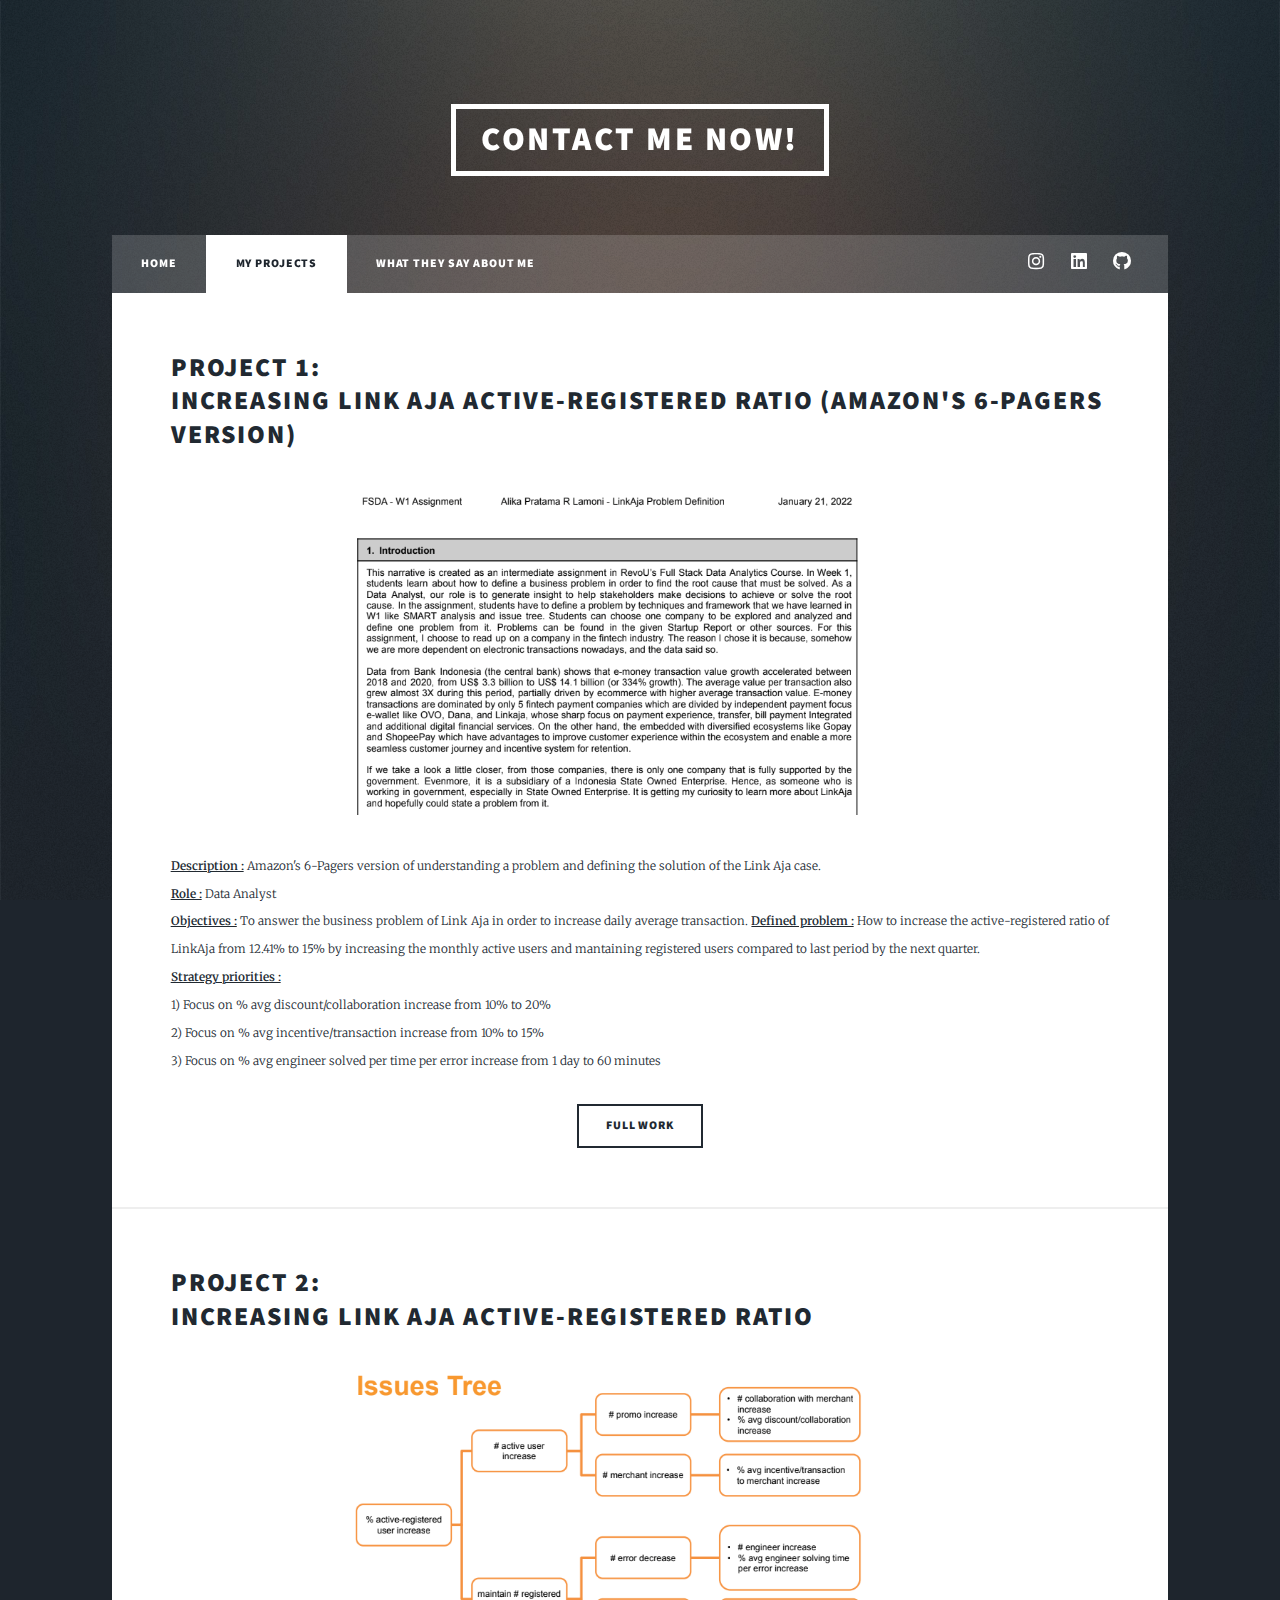
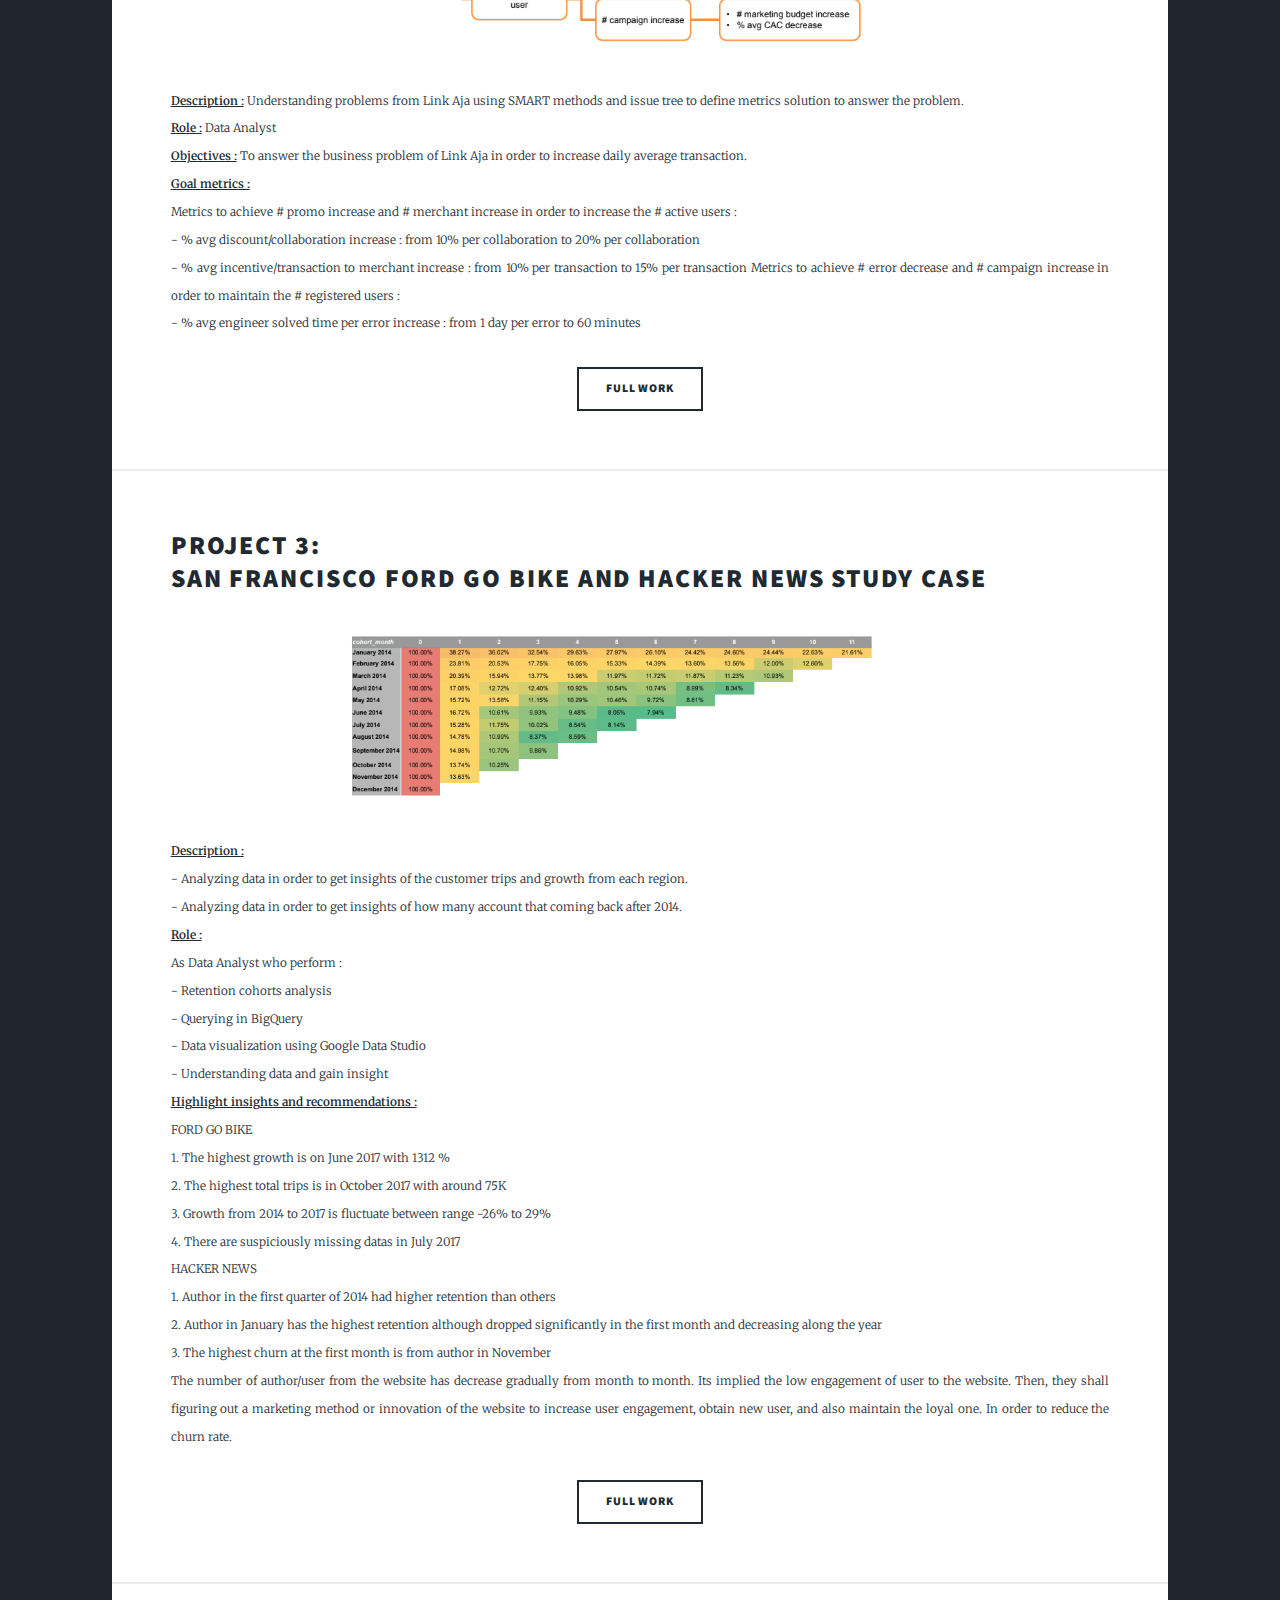
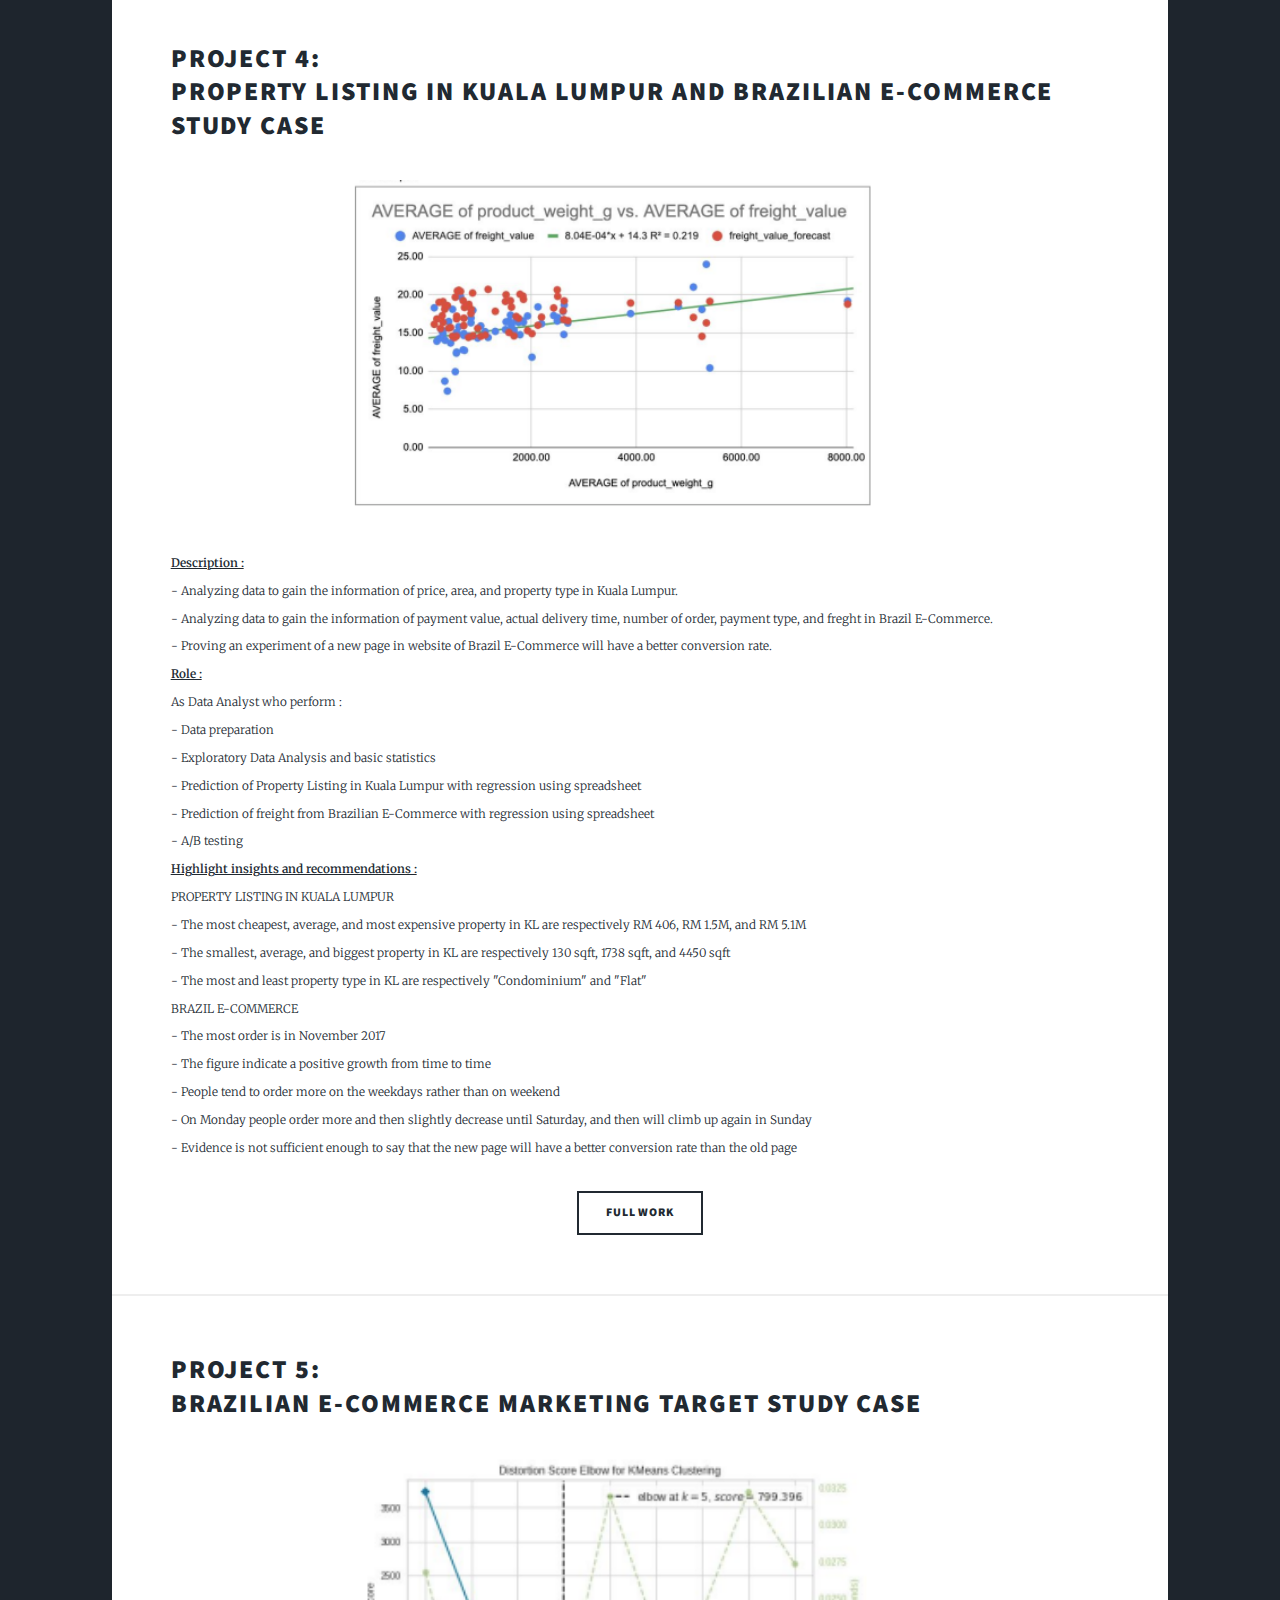
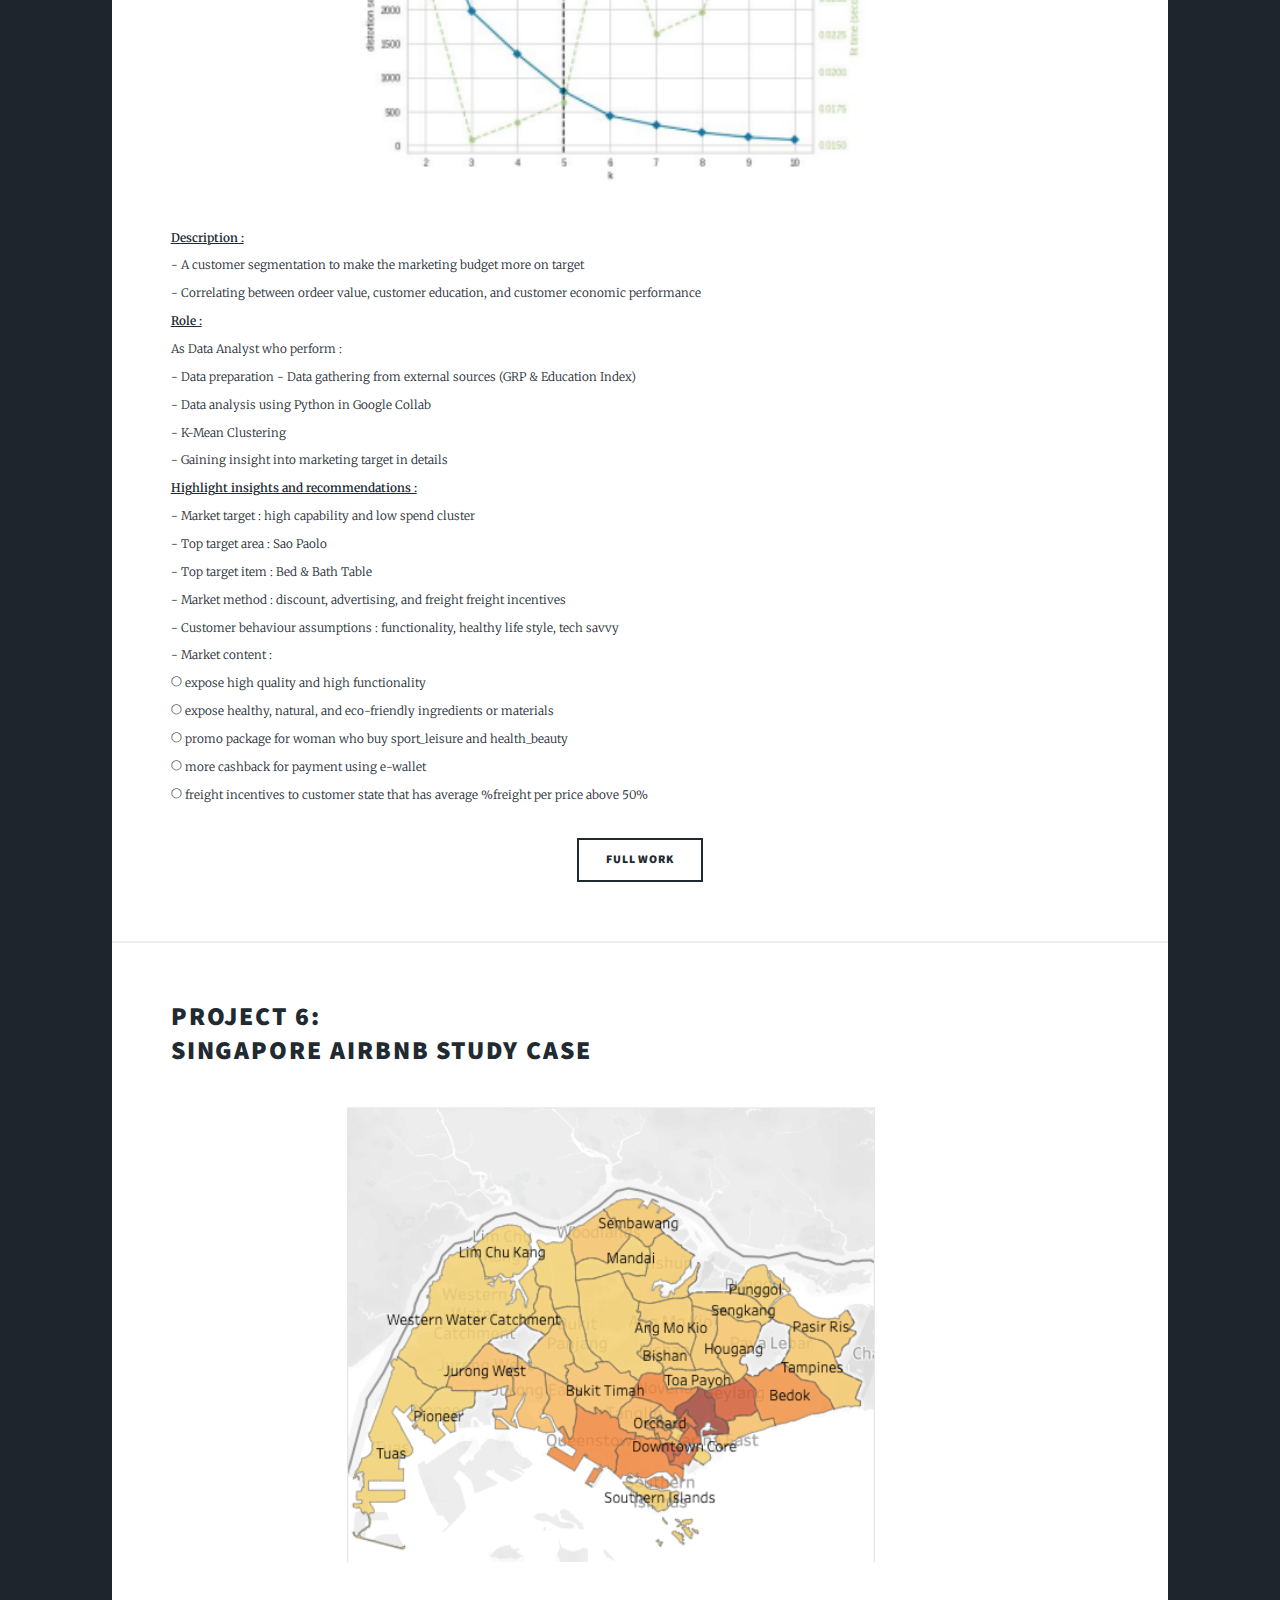
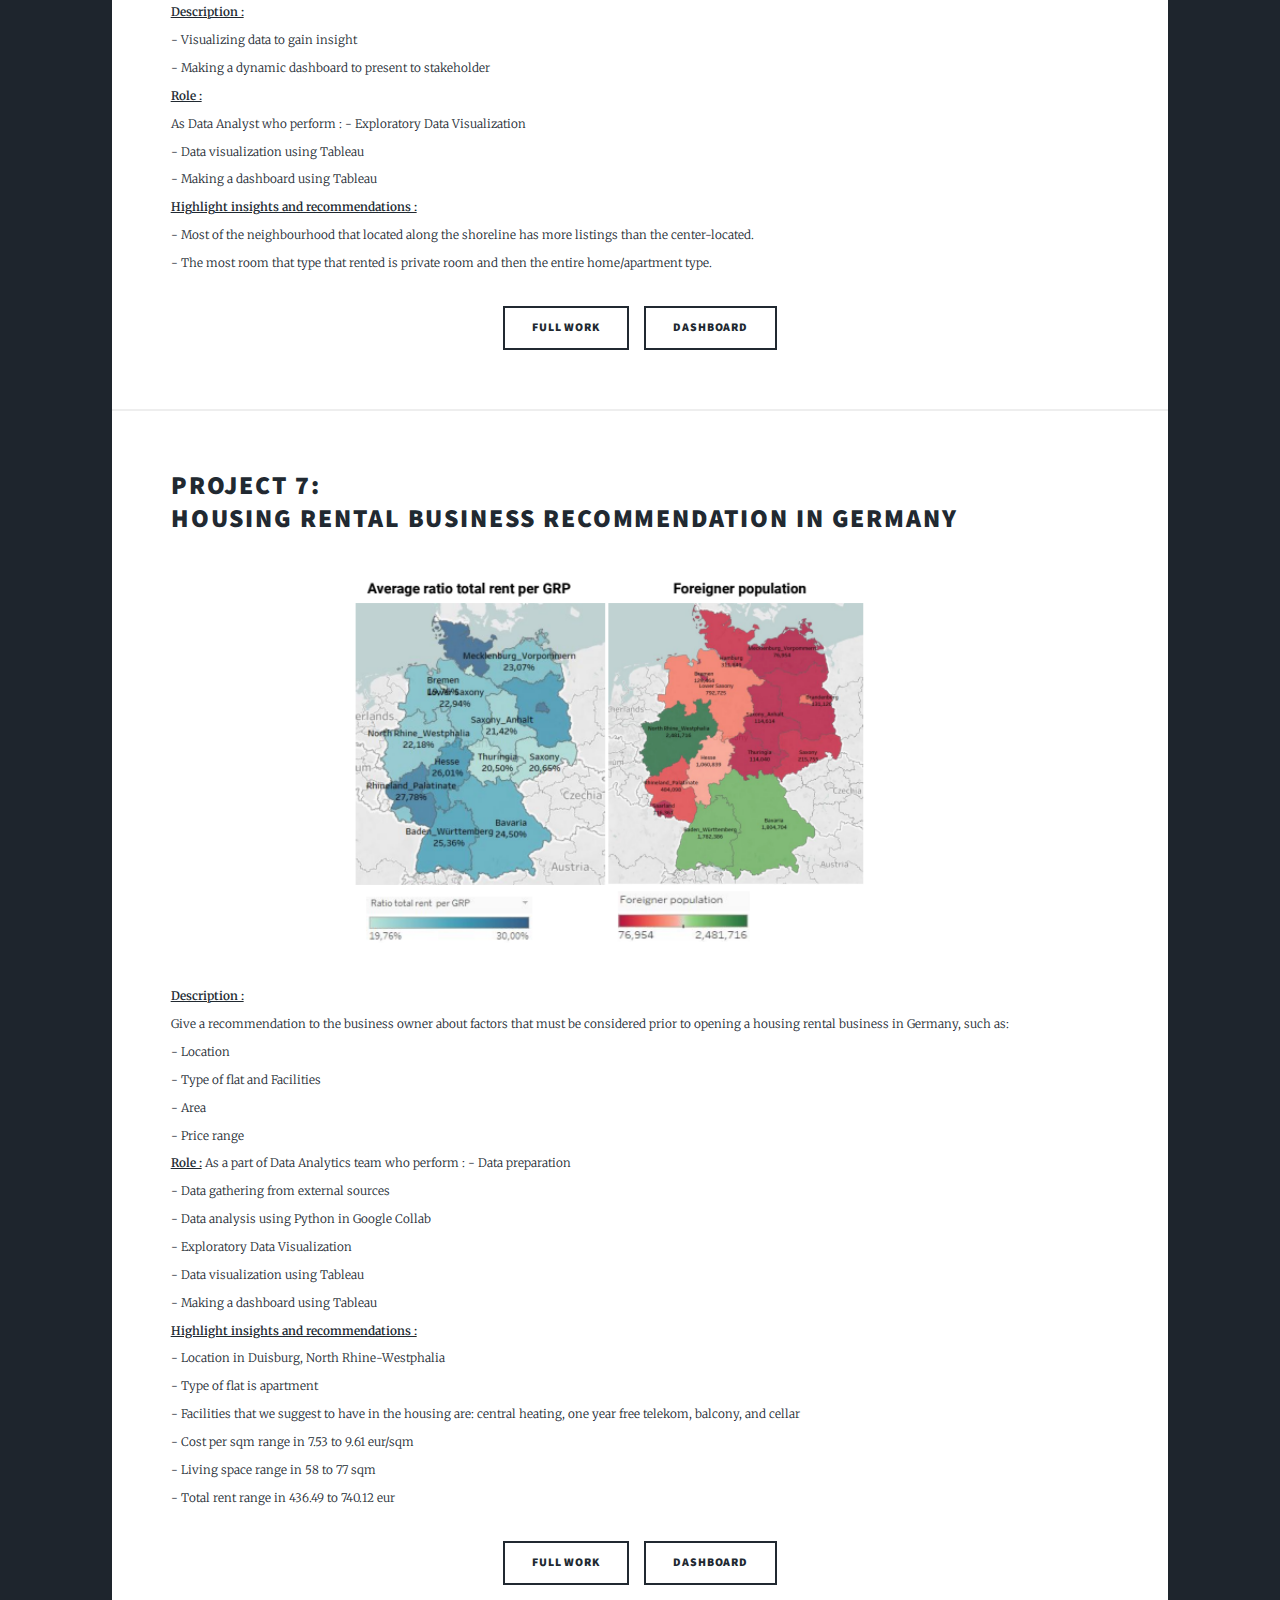
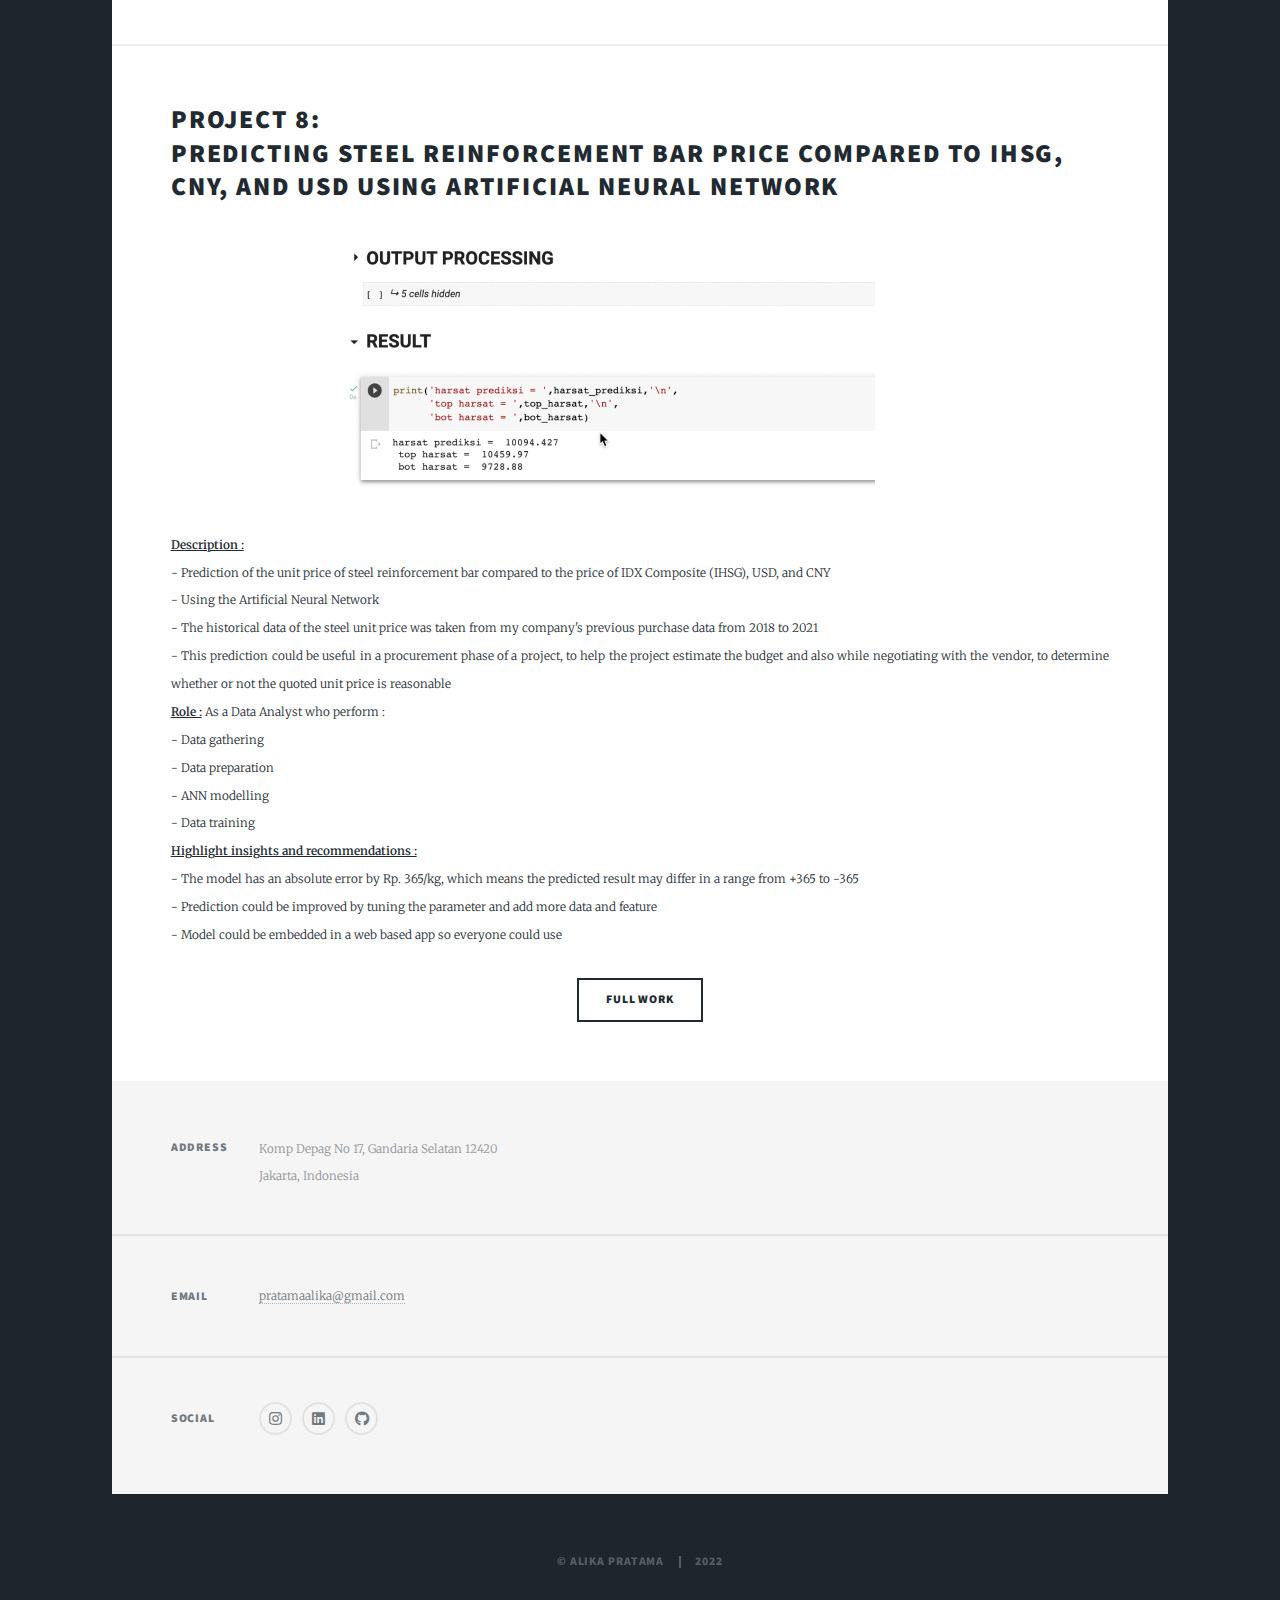
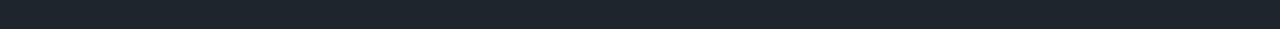
==== commit afcde4c2: "update text" ====
--- a/elements.html
+++ b/elements.html
@@ -1,478 +1,284 @@
 <!DOCTYPE HTML>
-<!--
-	Massively by HTML5 UP
-	html5up.net | @ajlkn
-	Free for personal and commercial use under the CCA 3.0 license (html5up.net/license)
--->
 <html>
 	<head>
-		<title>Elements Reference - Massively by HTML5 UP</title>
+		<title>My Projects</title>
 		<meta charset="utf-8" />
 		<meta name="viewport" content="width=device-width, initial-scale=1, user-scalable=no" />
 		<link rel="stylesheet" href="assets/css/main.css" />
 		<noscript><link rel="stylesheet" href="assets/css/noscript.css" /></noscript>
+		<style>
+			 .tab { tab-size: 4; }
+		</style>
 	</head>
 	<body class="is-preload">
 
 		<!-- Wrapper -->
 			<div id="wrapper">
-
 				<!-- Header -->
 					<header id="header">
-						<a href="index.html" class="logo">Massively</a>
+						<a href="https://chatwith.io/s/alikapratama" class="logo">Contact Me Now!</a>
 					</header>
 
 				<!-- Nav -->
 					<nav id="nav">
 						<ul class="links">
-							<li><a href="index.html">This is Massively</a></li>
-							<li><a href="generic.html">Generic Page</a></li>
-							<li class="active"><a href="elements.html">Elements Reference</a></li>
+							<li><a href="index.html">Home</a></li>
+							<li class="active"><a href="elements.html">My Projects</a></li>
+							<li><a href="generic.html">What they say about me</a></li>
 						</ul>
 						<ul class="icons">
-							<li><a href="#" class="icon brands fa-twitter"><span class="label">Twitter</span></a></li>
-							<li><a href="#" class="icon brands fa-facebook-f"><span class="label">Facebook</span></a></li>
-							<li><a href="#" class="icon brands fa-instagram"><span class="label">Instagram</span></a></li>
-							<li><a href="#" class="icon brands fa-github"><span class="label">GitHub</span></a></li>
+							<li><a href="https://www.instagram.com/alikapratama/" class="icon brands fa-instagram"><span class="label">Instagram</span></a></li>
+							<li><a href="https://www.linkedin.com/in/alika-pratama/" class="icon brands fa-linkedin"><span class="label">LinkedIn</span></a></li>
+							<li><a href="https://github.com/alika-pratama/" class="icon brands fa-github"><span class="label">GitHub</span></a></li>
 						</ul>
 					</nav>
 
 				<!-- Main -->
 					<div id="main">
-
-						<!-- Post -->
-							<section class="post">
-								<header class="major">
-									<h1>Elements<br />
-									Reference</h1>
-								</header>
-
-								<!-- Text stuff -->
-									<h2>Text</h2>
-									<p>This is <b>bold</b> and this is <strong>strong</strong>. This is <i>italic</i> and this is <em>emphasized</em>.
-									This is <sup>superscript</sup> text and this is <sub>subscript</sub> text.
-									This is <u>underlined</u> and this is code: <code>for (;;) { ... }</code>.
-									Finally, this is a <a href="#">link</a>.</p>
-									<hr />
-									<h2>Heading Level 2</h2>
-									<h3>Heading Level 3</h3>
-									<h4>Heading Level 4</h4>
-									<h5>Heading Level 5</h5>
-									<h6>Heading Level 6</h6>
-									<hr />
-									<header>
-										<h2>Heading with a Subtitle</h2>
-										<p>Lorem ipsum dolor sit amet nullam id egestas urna aliquam</p>
-									</header>
-									<p>Nunc lacinia ante nunc ac lobortis. Interdum adipiscing gravida odio porttitor sem non mi integer non faucibus ornare mi ut ante amet placerat aliquet. Volutpat eu sed ante lacinia sapien lorem accumsan varius montes viverra nibh in adipiscing blandit tempus accumsan.</p>
-									<header>
-										<h3>Heading with a Subtitle</h3>
-										<p>Lorem ipsum dolor sit amet nullam id egestas urna aliquam</p>
-									</header>
-									<p>Nunc lacinia ante nunc ac lobortis. Interdum adipiscing gravida odio porttitor sem non mi integer non faucibus ornare mi ut ante amet placerat aliquet. Volutpat eu sed ante lacinia sapien lorem accumsan varius montes viverra nibh in adipiscing blandit tempus accumsan.</p>
-									<header>
-										<h4>Heading with a Subtitle</h4>
-										<p>Lorem ipsum dolor sit amet nullam id egestas urna aliquam</p>
-									</header>
-									<p>Nunc lacinia ante nunc ac lobortis. Interdum adipiscing gravida odio porttitor sem non mi integer non faucibus ornare mi ut ante amet placerat aliquet. Volutpat eu sed ante lacinia sapien lorem accumsan varius montes viverra nibh in adipiscing blandit tempus accumsan.</p>
-
-									<hr />
-
-								<!-- Lists -->
-									<h2>Lists</h2>
-									<div class="row">
-										<div class="col-6 col-12-small">
-
-											<h3>Unordered</h3>
-											<ul>
-												<li>Dolor pulvinar etiam.</li>
-												<li>Sagittis lorem eleifend.</li>
-												<li>Felis feugiat dolore viverra.</li>
-												<li>Dolor pulvinar etiam.</li>
-											</ul>
-
-											<h3>Alternate</h3>
-											<ul class="alt">
-												<li>Dolor pulvinar etiam etiam.</li>
-												<li>Sagittis adipiscing eleifend.</li>
-												<li>Felis enim dolore viverra.</li>
-												<li>Dolor pulvinar etiam etiam.</li>
-											</ul>
-
-										</div>
-										<div class="col-6 col-12-small">
-
-											<h3>Ordered</h3>
-											<ol>
-												<li>Dolor pulvinar etiam.</li>
-												<li>Etiam vel felis at viverra.</li>
-												<li>Felis enim feugiat magna.</li>
-												<li>Etiam vel felis nullam.</li>
-												<li>Felis enim et tempus.</li>
-											</ol>
-
-											<h3>Icons</h3>
-											<ul class="icons">
-												<li><a href="#" class="icon brands fa-twitter"><span class="label">Twitter</span></a></li>
-												<li><a href="#" class="icon brands fa-facebook-f"><span class="label">Facebook</span></a></li>
-												<li><a href="#" class="icon brands fa-instagram"><span class="label">Instagram</span></a></li>
-												<li><a href="#" class="icon brands fa-github"><span class="label">Github</span></a></li>
-												<li><a href="#" class="icon brands fa-dribbble"><span class="label">Dribbble</span></a></li>
-											</ul>
-											<ul class="icons alt">
-												<li><a href="#" class="icon brands alt fa-twitter"><span class="label">Twitter</span></a></li>
-												<li><a href="#" class="icon brands alt fa-facebook-f"><span class="label">Facebook</span></a></li>
-												<li><a href="#" class="icon brands alt fa-instagram"><span class="label">Instagram</span></a></li>
-												<li><a href="#" class="icon brands alt fa-github"><span class="label">Github</span></a></li>
-												<li><a href="#" class="icon brands alt fa-dribbble"><span class="label">Dribbble</span></a></li>
-											</ul>
-
-										</div>
-									</div>
-									<h3>Definition</h3>
-									<dl>
-										<dt>Item 1</dt>
-										<dd>
-											<p>Lorem ipsum dolor vestibulum ante ipsum primis in faucibus vestibulum. Blandit adipiscing eu felis iaculis volutpat ac adipiscing accumsan eu faucibus. Integer ac pellentesque praesent.</p>
-										</dd>
-										<dt>Item 2</dt>
-										<dd>
-											<p>Lorem ipsum dolor vestibulum ante ipsum primis in faucibus vestibulum. Blandit adipiscing eu felis iaculis volutpat ac adipiscing accumsan eu faucibus. Integer ac pellentesque praesent.</p>
-										</dd>
-										<dt>Item 3</dt>
-										<dd>
-											<p>Lorem ipsum dolor vestibulum ante ipsum primis in faucibus vestibulum. Blandit adipiscing eu felis iaculis volutpat ac adipiscing accumsan eu faucibus. Integer ac pellentesque praesent.</p>
-										</dd>
-									</dl>
-
-									<h3>Actions</h3>
-									<ul class="actions">
-										<li><a href="#" class="button primary">Primary</a></li>
-										<li><a href="#" class="button">Default</a></li>
-									</ul>
-									<ul class="actions small">
-										<li><a href="#" class="button primary small">Small</a></li>
-										<li><a href="#" class="button small">Small</a></li>
-									</ul>
-									<div class="row">
-										<div class="col-6 col-12-small">
-											<ul class="actions stacked">
-												<li><a href="#" class="button primary">Default</a></li>
-												<li><a href="#" class="button">Default</a></li>
-											</ul>
-										</div>
-										<div class="col-6 col-12-small">
-											<ul class="actions stacked">
-												<li><a href="#" class="button primary small">Small</a></li>
-												<li><a href="#" class="button small">Small</a></li>
-											</ul>
-										</div>
-									</div>
-									<div class="row">
-										<div class="col-6 col-12-small">
-											<ul class="actions stacked">
-												<li><a href="#" class="button primary fit">Default</a></li>
-												<li><a href="#" class="button fit">Default</a></li>
-											</ul>
-										</div>
-										<div class="col-6 col-12-small">
-											<ul class="actions stacked">
-												<li><a href="#" class="button primary small fit">Small</a></li>
-												<li><a href="#" class="button small fit">Small</a></li>
-											</ul>
-										</div>
-									</div>
-
-									<hr />
-
-								<!-- Blockquote -->
-									<h2>Blockquote</h2>
-									<blockquote>Fringilla nisl. Donec accumsan interdum nisi, quis tincidunt felis sagittis eget tempus euismod. Vestibulum ante ipsum primis in faucibus vestibulum. Blandit adipiscing eu felis iaculis volutpat ac adipiscing accumsan faucibus. Vestibulum ante ipsum primis in faucibus vestibulum. Blandit adipiscing eu felis.</blockquote>
-
-									<hr />
-
-								<!-- Table -->
-									<h2>Table</h2>
-
-									<h3>Default</h3>
-									<div class="table-wrapper">
-										<table>
-											<thead>
-												<tr>
-													<th>Name</th>
-													<th>Description</th>
-													<th>Price</th>
-												</tr>
-											</thead>
-											<tbody>
-												<tr>
-													<td>Item 1</td>
-													<td>Ante turpis integer aliquet porttitor.</td>
-													<td>29.99</td>
-												</tr>
-												<tr>
-													<td>Item 2</td>
-													<td>Vis ac commodo adipiscing arcu aliquet.</td>
-													<td>19.99</td>
-												</tr>
-												<tr>
-													<td>Item 3</td>
-													<td> Morbi faucibus arcu accumsan lorem.</td>
-													<td>29.99</td>
-												</tr>
-												<tr>
-													<td>Item 4</td>
-													<td>Vitae integer tempus condimentum.</td>
-													<td>19.99</td>
-												</tr>
-												<tr>
-													<td>Item 5</td>
-													<td>Ante turpis integer aliquet porttitor.</td>
-													<td>29.99</td>
-												</tr>
-											</tbody>
-											<tfoot>
-												<tr>
-													<td colspan="2"></td>
-													<td>100.00</td>
-												</tr>
-											</tfoot>
-										</table>
-									</div>
-
-									<h3>Alternate</h3>
-									<div class="table-wrapper">
-										<table class="alt">
-											<thead>
-												<tr>
-													<th>Name</th>
-													<th>Description</th>
-													<th>Price</th>
-												</tr>
-											</thead>
-											<tbody>
-												<tr>
-													<td>Item 1</td>
-													<td>Ante turpis integer aliquet porttitor.</td>
-													<td>29.99</td>
-												</tr>
-												<tr>
-													<td>Item 2</td>
-													<td>Vis ac commodo adipiscing arcu aliquet.</td>
-													<td>19.99</td>
-												</tr>
-												<tr>
-													<td>Item 3</td>
-													<td> Morbi faucibus arcu accumsan lorem.</td>
-													<td>29.99</td>
-												</tr>
-												<tr>
-													<td>Item 4</td>
-													<td>Vitae integer tempus condimentum.</td>
-													<td>19.99</td>
-												</tr>
-												<tr>
-													<td>Item 5</td>
-													<td>Ante turpis integer aliquet porttitor.</td>
-													<td>29.99</td>
-												</tr>
-											</tbody>
-											<tfoot>
-												<tr>
-													<td colspan="2"></td>
-													<td>100.00</td>
-												</tr>
-											</tfoot>
-										</table>
-									</div>
-
-									<hr />
-
-								<!-- Buttons -->
-									<h2>Buttons</h2>
-									<ul class="actions">
-										<li><a href="#" class="button primary">Primary</a></li>
-										<li><a href="#" class="button">Default</a></li>
-									</ul>
-									<ul class="actions">
-										<li><a href="#" class="button primary large">Large</a></li>
-										<li><a href="#" class="button">Default</a></li>
-										<li><a href="#" class="button small">Small</a></li>
-									</ul>
-									<ul class="actions fit">
-										<li><a href="#" class="button primary fit">Fit</a></li>
-										<li><a href="#" class="button fit">Fit</a></li>
-									</ul>
-									<ul class="actions fit small">
-										<li><a href="#" class="button primary fit small">Fit + Small</a></li>
-										<li><a href="#" class="button fit small">Fit + Small</a></li>
-									</ul>
-									<ul class="actions">
-										<li><a href="#" class="button primary icon solid fa-search">Icon</a></li>
-										<li><a href="#" class="button icon solid fa-download">Icon</a></li>
-									</ul>
-									<ul class="actions">
-										<li><span class="button primary disabled">Primary</span></li>
-										<li><span class="button disabled">Default</span></li>
-									</ul>
-
-									<hr />
-
-								<!-- Form -->
-									<h2>Form</h2>
-
-									<form method="post" action="#">
-										<div class="row gtr-uniform">
-											<div class="col-6 col-12-xsmall">
-												<input type="text" name="demo-name" id="demo-name" value="" placeholder="Name" />
-											</div>
-											<div class="col-6 col-12-xsmall">
-												<input type="email" name="demo-email" id="demo-email" value="" placeholder="Email" />
-											</div>
-											<!-- Break -->
-											<div class="col-12">
-												<select name="demo-category" id="demo-category">
-													<option value="">- Category -</option>
-													<option value="1">Manufacturing</option>
-													<option value="1">Shipping</option>
-													<option value="1">Administration</option>
-													<option value="1">Human Resources</option>
-												</select>
-											</div>
-											<!-- Break -->
-											<div class="col-4 col-12-small">
-												<input type="radio" id="demo-priority-low" name="demo-priority" checked>
-												<label for="demo-priority-low">Low</label>
-											</div>
-											<div class="col-4 col-12-small">
-												<input type="radio" id="demo-priority-normal" name="demo-priority">
-												<label for="demo-priority-normal">Normal</label>
-											</div>
-											<div class="col-4 col-12-small">
-												<input type="radio" id="demo-priority-high" name="demo-priority">
-												<label for="demo-priority-high">High</label>
-											</div>
-											<!-- Break -->
-											<div class="col-6 col-12-small">
-												<input type="checkbox" id="demo-copy" name="demo-copy">
-												<label for="demo-copy">Email me a copy</label>
-											</div>
-											<div class="col-6 col-12-small">
-												<input type="checkbox" id="demo-human" name="demo-human" checked>
-												<label for="demo-human">I am a human</label>
-											</div>
-											<!-- Break -->
-											<div class="col-12">
-												<textarea name="demo-message" id="demo-message" placeholder="Enter your message" rows="6"></textarea>
-											</div>
-											<!-- Break -->
-											<div class="col-12">
-												<ul class="actions">
-													<li><input type="submit" value="Send Message" class="primary" /></li>
-													<li><input type="reset" value="Reset" /></li>
-												</ul>
-											</div>
-										</div>
-									</form>
-
-									<hr />
-
-								<!-- Image -->
-									<h2>Image</h2>
-
-									<h3>Fit</h3>
-									<span class="image fit"><img src="images/pic01.jpg" alt="" /></span>
-									<div class="box alt">
-										<div class="row gtr-50 gtr-uniform">
-											<div class="col-4"><span class="image fit"><img src="images/pic02.jpg" alt="" /></span></div>
-											<div class="col-4"><span class="image fit"><img src="images/pic03.jpg" alt="" /></span></div>
-											<div class="col-4"><span class="image fit"><img src="images/pic04.jpg" alt="" /></span></div>
-											<!-- Break -->
-											<div class="col-4"><span class="image fit"><img src="images/pic04.jpg" alt="" /></span></div>
-											<div class="col-4"><span class="image fit"><img src="images/pic02.jpg" alt="" /></span></div>
-											<div class="col-4"><span class="image fit"><img src="images/pic03.jpg" alt="" /></span></div>
-											<!-- Break -->
-											<div class="col-4"><span class="image fit"><img src="images/pic03.jpg" alt="" /></span></div>
-											<div class="col-4"><span class="image fit"><img src="images/pic04.jpg" alt="" /></span></div>
-											<div class="col-4"><span class="image fit"><img src="images/pic02.jpg" alt="" /></span></div>
-										</div>
-									</div>
-
-									<h3>Left &amp; Right</h3>
-									<p><span class="image left"><img src="images/pic08.jpg" alt="" /></span>Lorem ipsum dolor sit accumsan interdum nisi, quis tincidunt felis sagittis eget. tempus euismod. Vestibulum ante ipsum primis in faucibus vestibulum. Blandit adipiscing eu felis iaculis volutpat ac adipiscing accumsan eu faucibus. Integer ac pellentesque praesent tincidunt felis sagittis eget. tempus euismod. Vestibulum ante ipsum primis sagittis eget. tempus euismod. Vestibulum ante ipsum primis in faucibus vestibulum. Blandit adipiscing eu felis iaculis volutpat ac adipiscing accumsan eu faucibus. Integer ac pellentesque praesent tincidunt felis sagittis eget. tempus euismod. Vestibulum ante ipsum primis in faucibus vestibulum. Blandit adipiscing eu felis iaculis volutpat ac adipiscing accumsan eu faucibus. Integer ac pellentesque praesent. Vestibulum ante ipsum primis in faucibus magna blandit adipiscing eu felis iaculis.</p>
-									<p><span class="image right"><img src="images/pic09.jpg" alt="" /></span>Lorem ipsum dolor sit accumsan interdum nisi, quis tincidunt felis sagittis eget. tempus euismod. Vestibulum ante ipsum primis in faucibus vestibulum. Blandit adipiscing eu felis iaculis volutpat ac adipiscing accumsan eu faucibus. Integer ac pellentesque praesent tincidunt felis sagittis eget. tempus euismod. Vestibulum ante ipsum primis sagittis eget. tempus euismod. Vestibulum ante ipsum primis in faucibus vestibulum. Blandit adipiscing eu felis iaculis volutpat ac adipiscing accumsan eu faucibus. Integer ac pellentesque praesent tincidunt felis sagittis eget. tempus euismod. Vestibulum ante ipsum primis in faucibus vestibulum. Blandit adipiscing eu felis iaculis volutpat ac adipiscing accumsan eu faucibus. Integer ac pellentesque praesent. Vestibulum ante ipsum primis in faucibus magna blandit adipiscing eu felis iaculis.</p>
-
-									<hr />
-
-								<!-- Box -->
-									<h2>Box</h2>
-									<div class="box">
-										<p>Felis sagittis eget tempus primis in faucibus vestibulum. Blandit adipiscing eu felis iaculis volutpat ac adipiscing accumsan eu faucibus. Integer ac pellentesque praesent tincidunt felis sagittis eget. tempus euismod. Magna sed etiam ante ipsum primis in faucibus vestibulum. Blandit adipiscing eu ipsum primis in faucibus vestibulum. Blandit adipiscing eu felis iaculis volutpat ac adipiscing accumsan eu faucibus lorem ipsum dolor sit amet nullam. Integer ac pellentesque praesent tincidunt felis sagittis eget. tempus euismod. Vestibulum ante ipsum primis sagittis eget. tempus euismod. Vestibulum ante ipsum primis in faucibus vestibulum. Blandit adipiscing eu felis iaculis volutpat ac adipiscing accumsan eu faucibus. Integer ac pellentesque praesent tincidunt felis sagittis eget. tempus euismod. Vestibulum ante ipsum primis in faucibus vestibulum. Blandit adipiscing eu felis iaculis volutpat ac adipiscing accumsan eu faucibus. Integer ac pellentesque praesent. Vestibulum ante ipsum primis in faucibus magna blandit adipiscing eu felis iaculis volutpat lorem ipsum dolor.</p>
-									</div>
-
-									<hr />
-
-								<!-- Preformatted Code -->
-									<h2>Preformatted</h2>
-									<pre><code>i = 0;
-
-while (!deck.isInOrder()) {
-    print 'Iteration ' + i;
-    deck.shuffle();
-    i++;
-}
-
-print 'It took ' + i + ' iterations to sort the deck.';
-</code></pre>
-
-							</section>
-
+						<!-- Posts -->
+<!-- 							<section class="posts"> -->
+								<article>
+									<header>
+										<h2><a href="#">Project 1:<br />
+											Increasing Link Aja Active-Registered Ratio (Amazon's 6-Pagers Version)</a></h2>
+									</header>
+									<a href="#" class="image fit"><img src="images/project1.png" alt="" /></a>
+									<p><u><b>Description :</b></u> Amazon's 6-Pagers version of understanding a problem and defining the solution of the Link Aja case.<br \>
+										<u><b>Role :</b></u> Data Analyst<br \>
+										<u><b>Objectives :</b></u> To answer the business problem of Link Aja in order to increase daily average transaction.
+										<u><b>Defined problem :</b></u> How to increase the active-registered ratio of LinkAja from 12.41% to 15% by increasing the monthly active users and mantaining registered users compared to last period by the next quarter.<br \>
+										<u><b>Strategy priorities :</b></u><br \>
+											1) Focus on % avg discount/collaboration increase from 10% to 20%<br \>
+											2) Focus on % avg incentive/transaction increase from 10% to 15%<br \>
+											3) Focus on % avg engineer solved per time per error increase from 1 day to 60 minutes
+									</p>
+									<ul class="actions special">
+										<li><a href="https://drive.google.com/file/d/1Kj2Drlyt5MMBAXH7t-EOti_boL3vfd4V/view" class="button">Full Work</a></li>
+									</ul>
+								</article>
+								<article>
+									<header>
+										<h2><a href="#">Project 2:<br />
+											Increasing Link Aja Active-Registered Ratio</a></h2>
+									</header>
+									<a href="#" class="image fit"><img src="images/project 2.png" alt="" /></a>
+									<p><u><b>Description :</b></u> Understanding problems from Link Aja using SMART methods and issue tree to define metrics solution to answer the problem.<br \>
+										<u><b>Role :</b></u> Data Analyst<br \>
+										<u><b>Objectives :</b></u> To answer the business problem of Link Aja in order to increase daily average transaction.<br \>
+										<u><b>Goal metrics :</b></u><br \>
+										Metrics to achieve # promo increase and # merchant increase in order to increase the # active users :<br \>
+										- % avg discount/collaboration increase : from 10% per collaboration to 20% per collaboration<br \>
+										- % avg incentive/transaction to merchant increase : from 10% per transaction to 15% per transaction
+										Metrics to achieve # error decrease and # campaign increase in order to maintain the # registered users :<br \>
+										- % avg engineer solved time per error increase : from 1 day per error to 60 minutes</p>
+									</p>
+									<ul class="actions special">
+										<li><a href="https://drive.google.com/file/d/1akJcV4ubBuW7OajFJQCJrgrSAAVM8t03/view" class="button">Full Work</a></li>
+									</ul>
+								</article>
+								<article>
+									<header>
+										<h2><a href="#">Project 3:<br />
+											San Francisco Ford Go Bike and Hacker News Study Case</a></h2>
+									</header>
+									<a href="#" class="image fit"><img src="images/project 3.png" alt="" /></a>
+									<p><u><b>Description :</b></u><br \>
+										- Analyzing data in order to get insights of the customer trips and growth from each region.<br \>
+										- Analyzing data in order to  get insights of how many account that coming back after 2014.<br \>
+										<u><b>Role :</b></u><br \>
+										As Data Analyst who perform :<br \>
+										- Retention cohorts analysis<br \>
+										- Querying in BigQuery<br \>
+										- Data visualization using Google Data Studio<br \>
+										- Understanding data and gain insight<br \>
+										<u><b>Highlight insights and recommendations :</b></u><br \>
+										FORD GO BIKE<br \>
+										1. The highest growth is on June 2017 with 1312 %<br \>
+										2. The highest total trips is in October 2017 with around 75K<br \>
+										3. Growth from 2014 to 2017 is fluctuate between range -26% to 29%<br \>
+										4. There are suspiciously missing datas in July 2017<br \>
+										HACKER NEWS<br \>
+										1. Author in the first quarter of 2014 had higher retention than others<br \>
+										2. Author in January has the highest retention although dropped significantly in the
+										first month and decreasing along the year<br \>
+										3. The highest churn at the first month is from author in November<br \>
+										The number of author/user from the website has decrease gradually from month to
+										month. Its implied the low engagement of user to the website. Then, they shall figuring
+										out a marketing method or innovation of the website to increase user engagement,
+										obtain new user, and also maintain the loyal one. In order to reduce the churn rate.
+									<ul class="actions special">
+										<li><a href="https://drive.google.com/file/d/1MsK47HC9zrteIBkrlheT6Ph0dA1Oc3uH/view" class="button">Full Work</a></li>
+									</ul>
+								</article>
+								<article>
+									<header>
+										<h2><a href="#">Project 4:<br />
+											Property Listing in Kuala Lumpur and Brazilian E-Commerce Study Case</a></h2>
+									</header>
+									<a href="#" class="image fit"><img src="images/project 4-c.png" alt="" /></a>
+									<p><u><b>Description :</b></u><br \>
+										- Analyzing data to gain the information of price, area, and property type in Kuala Lumpur.<br \>
+										- Analyzing data to gain the information of payment value, actual delivery time, number of order, payment type, and freght in Brazil E-Commerce.<br \>
+										- Proving an experiment of a new page in website of Brazil E-Commerce will have a better conversion rate.<br \>
+										<u><b>Role :</b></u><br \>
+										As Data Analyst who perform :<br \>
+										- Data preparation<br \>
+										- Exploratory Data Analysis and basic statistics<br \>
+										- Prediction of Property Listing in Kuala Lumpur with regression using spreadsheet<br \>
+										- Prediction of freight from Brazilian E-Commerce with regression using spreadsheet<br \>
+										- A/B testing<br \>
+										<u><b>Highlight insights and recommendations :</b></u><br \>
+										PROPERTY LISTING IN KUALA LUMPUR<br \>
+										- The most cheapest, average, and most expensive property in KL are respectively RM 406, RM 1.5M, and RM 5.1M<br \>
+										- The smallest, average, and biggest property in KL are respectively 130 sqft, 1738 sqft, and 4450 sqft<br \>
+										- The most and least property type in KL are respectively "Condominium" and "Flat"<br \>
+										BRAZIL E-COMMERCE<br \>
+										- The most order is in November 2017<br \>
+										- The figure indicate a positive growth from time to time<br \>
+										- People tend to order more on the weekdays rather than on weekend<br \>
+										- On Monday people order more and then slightly decrease until Saturday, and then will climb up again in Sunday<br \>
+										- Evidence is not sufficient enough to say that the new page will have a better conversion rate than the old page
+									</p>
+									<ul class="actions special">
+										<li><a href="https://drive.google.com/file/d/1p4tqkok6zD_diii1JPx3Z_spSU3ZjgXS/view" class="button">Full Work</a></li>
+									</ul>
+								</article>
+								<article>
+									<header>
+										<h2><a href="#">Project 5:<br />
+											Brazilian E-Commerce Marketing Target Study Case</a></h2>
+									</header>
+									<a href="#" class="image fit"><img src="images/project 5-b.png" alt="" /></a>
+									<p><u><b>Description :</b></u><br >
+										- A customer segmentation to make the marketing budget more on target<br \>
+										- Correlating between ordeer value, customer education, and customer economic performance<br \>
+										<u><b>Role :</b></u><br \>
+										As Data Analyst who perform :<br \>
+										- Data preparation
+										- Data gathering from external sources (GRP & Education Index)<br \>
+										- Data analysis using Python in Google Collab<br \>
+										- K-Mean Clustering<br \>
+										- Gaining insight into marketing target in details<br \>
+										<u><b>Highlight insights and recommendations :</b></u><br >
+										- Market target : high capability and low spend cluster<br \>
+										- Top target area : Sao Paolo<br \>
+										- Top target item : Bed & Bath Table<br \>
+										- Market method : discount, advertising, and freight freight incentives<br \>
+										- Customer behaviour assumptions : functionality, healthy life style, tech savvy<br \>
+										- Market content :<br \>
+										○ expose high quality and high functionality<br \>
+										○ expose healthy, natural, and eco-friendly ingredients or materials<br \>
+										○ promo package for woman who buy sport_leisure and health_beauty<br \>
+										○ more cashback for payment using e-wallet<br \>
+										○ freight incentives to customer state that has average %freight per price above 50%<br \>
+									</p>
+									<ul class="actions special">
+										<li><a href="https://drive.google.com/file/d/166lnxLZuiNhnYnnvelLSRr8OqNYaiu8n/view" class="button">Full Work</a></li>
+									</ul>
+								</article>
+								<article>
+									<header>
+										<h2><a href="#">Project 6:<br />
+											Singapore AirBnB Study Case</a></h2>
+									</header>
+									<a href="#" class="image fit"><img src="images/project 6.png" alt="" /></a>
+									<p><u><b>Description :</b></u><br \>
+										- Visualizing data to gain insight<br \>
+										- Making a dynamic dashboard to present to stakeholder<br \>
+										<u><b>Role :</b></u><br \>
+										As Data Analyst who perform :
+										- Exploratory Data Visualization<br \>
+										- Data visualization using Tableau<br \>
+										- Making a dashboard using Tableau<br \>
+										<u><b>Highlight insights and recommendations :</b></u><br \>
+										- Most of the neighbourhood that located along the shoreline has more listings than the center-located.<br \>
+										- The most room that type that rented is private room and then the entire home/apartment type.
+									</p>
+									<ul class="actions special">
+										<li><a href="https://drive.google.com/file/d/1xr-jhJPkIL-Obim5dwcGCO-dSlXe9OWP/view" class="button">Full Work</a></li>
+										<li><a href="https://public.tableau.com/app/profile/alika.pratama.r.lamoni/viz/AlikaPratama_RevoU_Advanced_EDA/ExploratoryDataAnalysis" class="button">Dashboard</a></li>
+									</ul>
+								</article>
+								<article>
+									<header>
+										<h2><a href="#">Project 7:<br />
+											Housing Rental Business Recommendation in Germany</a></h2>
+									</header>
+									<a href="#" class="image fit"><img src="images/project 7.png" alt="" /></a>
+									<p><u><b>Description :</b></u><br \>
+										Give a recommendation to the business owner about factors that must be considered prior to opening a housing rental business in Germany, such as:<br \>
+										- Location<br \>
+										- Type of flat and Facilities<br \>
+										- Area<br \>
+										- Price range<br \>
+										<u><b>Role :</b></u>
+										As a part of Data Analytics team who perform :
+										- Data preparation<br \>
+										- Data gathering from external sources<br \>
+										- Data analysis using Python in Google Collab<br \>
+										- Exploratory Data Visualization<br \>
+										- Data visualization using Tableau<br \>
+										- Making a dashboard using Tableau<br \>
+										<u><b>Highlight insights and recommendations :</b></u><br \>
+										- Location in Duisburg, North Rhine-Westphalia<br \>
+										- Type of flat is apartment<br \>
+										- Facilities that we suggest to have in the housing are: central heating, one year free telekom, balcony, and cellar<br \>
+										- Cost per sqm range in 7.53 to 9.61 eur/sqm<br \>
+										- Living space range in 58 to 77 sqm<br \>
+										- Total rent range in 436.49 to 740.12 eur<br \>
+									</p>										
+									<ul class="actions special">
+										<li><a href="https://drive.google.com/file/d/1QXU8TIqKIrpzzfyYmSdYc2odHcBHQorJ/view" class="button">Full Work</a></li>
+										<li><a href="https://public.tableau.com/app/profile/godeliva/viz/GFPpastibisa_16497133285480/Story1" class="button">Dashboard</a></li>
+									</ul>
+								</article>
+								<article>
+									<header>
+										<h2><a href="#">Project 8:<br />
+											Predicting Steel Reinforcement Bar Price Compared to IHSG, CNY, and USD using Artificial Neural Network</a></h2>
+									</header>
+									<a href="#" class="image fit"><img src="images/project 8.png" alt="" /></a>
+								<p><u><b>Description :</b></u><br \>
+									- Prediction of the unit price of steel reinforcement bar compared to the price of IDX Composite (IHSG), USD, and CNY<br />
+									- Using the Artificial Neural Network<br />
+									- The historical data of the steel unit price was taken from my company's previous purchase data from 2018 to 2021<br />
+									- This prediction could be useful in a procurement phase of a project, to help the project estimate the budget and also while negotiating with the vendor, to determine whether or not the quoted unit price is reasonable<br />
+									<u><b>Role :</b></u>
+									As a Data Analyst who perform :<br \>
+									- Data gathering<br \>
+									- Data preparation<br \>
+									- ANN modelling<br \>
+									- Data training<br \>
+									<u><b>Highlight insights and recommendations :</b></u><br \>
+									- The model has an absolute error by Rp. 365/kg, which means the predicted result may differ in a range from +365 to -365<br />
+									- Prediction could be improved by tuning the parameter and add more data and feature<br \>
+									- Model could be embedded in a web based app so everyone could use
+								</p>							
+									<ul class="actions special">
+										<li><a href="https://github.com/alika-pratama/predicting-rebar" class="button">Full Work</a></li>
+									</ul>
+								</article>
+<!-- 							</section> -->
 					</div>
 
 				<!-- Footer -->
 					<footer id="footer">
-						<section>
-							<form method="post" action="#">
-								<div class="fields">
-									<div class="field">
-										<label for="name">Name</label>
-										<input type="text" name="name" id="name" />
-									</div>
-									<div class="field">
-										<label for="email">Email</label>
-										<input type="text" name="email" id="email" />
-									</div>
-									<div class="field">
-										<label for="message">Message</label>
-										<textarea name="message" id="message" rows="3"></textarea>
-									</div>
-								</div>
-								<ul class="actions">
-									<li><input type="submit" value="Send Message" /></li>
-								</ul>
-							</form>
-						</section>
 						<section class="split contact">
 							<section class="alt">
 								<h3>Address</h3>
-								<p>1234 Somewhere Road #87257<br />
-								Nashville, TN 00000-0000</p>
-							</section>
-							<section>
-								<h3>Phone</h3>
-								<p><a href="#">(000) 000-0000</a></p>
+								<p>Komp Depag No 17, Gandaria Selatan 12420<br />
+								Jakarta, Indonesia</p>
 							</section>
 							<section>
 								<h3>Email</h3>
-								<p><a href="#">info@untitled.tld</a></p>
+								<p><a href="#">pratamaalika@gmail.com</a></p>
 							</section>
 							<section>
 								<h3>Social</h3>
 								<ul class="icons alt">
-									<li><a href="#" class="icon brands alt fa-twitter"><span class="label">Twitter</span></a></li>
-									<li><a href="#" class="icon brands alt fa-facebook-f"><span class="label">Facebook</span></a></li>
-									<li><a href="#" class="icon brands alt fa-instagram"><span class="label">Instagram</span></a></li>
-									<li><a href="#" class="icon brands alt fa-github"><span class="label">GitHub</span></a></li>
+									<li><a href="https://www.instagram.com/alikapratama/" class="icon brands alt fa-instagram"><span class="label">Instagram</span></a></li>
+									<li><a href="https://www.linkedin.com/in/alika-pratama/" class="icon brands alt fa-linkedin"><span class="label">LinkedIn</span></a></li>
+									<li><a href="https://github.com/alika-pratama/" class="icon brands alt fa-github"><span class="label">GitHub</span></a></li>
 								</ul>
 							</section>
 						</section>
@@ -480,7 +286,7 @@
 
 				<!-- Copyright -->
 					<div id="copyright">
-						<ul><li>&copy; Untitled</li><li>Design: <a href="https://html5up.net">HTML5 UP</a></li></ul>
+						<ul><li>&copy; Alika Pratama</li><li>2022</li></ul>
 					</div>
 
 			</div>
@@ -495,4 +301,4 @@
 			<script src="assets/js/main.js"></script>
 
 	</body>
-</html>+</html>
--- a/assets/css/main.css
+++ b/assets/css/main.css
@@ -1,4689 +1,4689 @@
-@import url(fontawesome-all.min.css);
-@import url("https://fonts.googleapis.com/css?family=Merriweather:300,700,300italic,700italic|Source+Sans+Pro:900");
-
+@import url(fontawesome-all.min.css);
+@import url("https://fonts.googleapis.com/css?family=Merriweather:300,700,300italic,700italic|Source+Sans+Pro:900");
+
 /*
 	Massively by HTML5 UP
 	html5up.net | @ajlkn
 	Free for personal and commercial use under the CCA 3.0 license (html5up.net/license)
-*/
-
-html, body, div, span, applet, object,
-iframe, h1, h2, h3, h4, h5, h6, p, blockquote,
-pre, a, abbr, acronym, address, big, cite,
-code, del, dfn, em, img, ins, kbd, q, s, samp,
-small, strike, strong, sub, sup, tt, var, b,
-u, i, center, dl, dt, dd, ol, ul, li, fieldset,
-form, label, legend, table, caption, tbody,
-tfoot, thead, tr, th, td, article, aside,
-canvas, details, embed, figure, figcaption,
-footer, header, hgroup, menu, nav, output, ruby,
-section, summary, time, mark, audio, video {
-	margin: 0;
-	padding: 0;
-	border: 0;
-	font-size: 100%;
-	font: inherit;
-	vertical-align: baseline;}
-
-article, aside, details, figcaption, figure,
-footer, header, hgroup, menu, nav, section {
-	display: block;}
-
-body {
-	line-height: 1;
-}
-
-ol, ul {
-	list-style: none;
-}
-
-blockquote, q {
-	quotes: none;
-}
-
-	blockquote:before, blockquote:after, q:before, q:after {
-		content: '';
-		content: none;
-	}
-
-table {
-	border-collapse: collapse;
-	border-spacing: 0;
-}
-
-body {
-	-webkit-text-size-adjust: none;
-}
-
-mark {
-	background-color: transparent;
-	color: inherit;
-}
-
-input::-moz-focus-inner {
-	border: 0;
-	padding: 0;
-}
-
-input, select, textarea {
-	-moz-appearance: none;
-	-webkit-appearance: none;
-	-ms-appearance: none;
-	appearance: none;
-}
-
-/* Basic */
-
-	@-ms-viewport {
-		width: device-width;
-	}
-
-	body {
-		-ms-overflow-style: scrollbar;
-	}
-
-	@media screen and (max-width: 480px) {
-
-		html, body {
-			min-width: 320px;
-		}
-
-	}
-
-	html {
-		box-sizing: border-box;
-	}
-
-	*, *:before, *:after {
-		box-sizing: inherit;
-	}
-
-	body {
-		background-color: #1e252d;
-	}
-
-		body.is-preload *, body.is-preload *:before, body.is-preload *:after {
-			-moz-animation: none !important;
-			-webkit-animation: none !important;
-			-ms-animation: none !important;
-			animation: none !important;
-			-moz-transition: none !important;
-			-webkit-transition: none !important;
-			-ms-transition: none !important;
-			transition: none !important;
-		}
-
-/* Type */
-
-	html {
-		font-size: 16pt;
-	}
-
-		@media screen and (max-width: 1680px) {
-
-			html {
-				font-size: 12pt;
-			}
-
-		}
-
-		@media screen and (max-width: 1280px) {
-
-			html {
-				font-size: 11pt;
-			}
-
-		}
-
-		@media screen and (max-width: 360px) {
-
-			html {
-				font-size: 10pt;
-			}
-
-		}
-
-	body {
-		color: #212931;
-	}
-
-	body, input, select, textarea {
-		font-family: "Merriweather", Georgia, serif;
-		font-weight: 300;
-		font-size: 1rem;
-		line-height: 2.375;
-	}
-
-	a {
-		-moz-transition: color 0.2s ease-in-out, background-color 0.2s ease-in-out, border-color 0.2s ease-in-out, box-shadow 0.2s ease-in-out;
-		-webkit-transition: color 0.2s ease-in-out, background-color 0.2s ease-in-out, border-color 0.2s ease-in-out, box-shadow 0.2s ease-in-out;
-		-ms-transition: color 0.2s ease-in-out, background-color 0.2s ease-in-out, border-color 0.2s ease-in-out, box-shadow 0.2s ease-in-out;
-		transition: color 0.2s ease-in-out, background-color 0.2s ease-in-out, border-color 0.2s ease-in-out, box-shadow 0.2s ease-in-out;
-		border-bottom: dotted 1px;
-		text-decoration: none;
-	}
-
-		a:hover {
-			border-bottom-color: transparent;
-		}
-
-	strong, b {
-		font-weight: 600;
-	}
-
-	em, i {
-		font-style: italic;
-	}
-
-	p {
-		text-align: justify;
-		margin: 0 0 2rem 0;
-	}
-
-	h1, h2, h3, h4, h5, h6 {
-		font-family: "Source Sans Pro", Helvetica, sans-serif;
-		font-weight: 900;
-		line-height: 1.5;
-		letter-spacing: 0.075em;
-		text-transform: uppercase;
-		margin: 0 0 1rem 0;
-	}
-
-		h1 a, h2 a, h3 a, h4 a, h5 a, h6 a {
-			border-bottom: 0;
-			color: inherit;
-			text-decoration: none;
-		}
-
-	h1 {
-		font-size: 4rem;
-		line-height: 1.1;
-		margin: 0 0 2rem 0;
-	}
-
-	h2 {
-		font-size: 1.75rem;
-		line-height: 1.3;
-		margin: 0 0 1.5rem 0;
-	}
-
-	h3 {
-		font-size: 1.25rem;
-		margin: 0 0 1.5rem 0;
-	}
-
-	h4 {
-		font-size: 1rem;
-	}
-
-	h5 {
-		font-size: 0.9rem;
-	}
-
-	h6 {
-		font-size: 0.8rem;
-	}
-
-	sub {
-		font-size: 0.8rem;
-		position: relative;
-		top: 0.5rem;
-	}
-
-	sup {
-		font-size: 0.8rem;
-		position: relative;
-		top: -0.5rem;
-	}
-
-	blockquote {
-		border-left: solid 4px;
-		font-style: italic;
-		margin: 0 0 2rem 0;
-		padding: 0.5rem 0 0.5rem 2rem;
-	}
-
-	code {
-		border: solid 2px;
-		font-family: "Courier New", monospace;
-		font-size: 0.9rem;
-		margin: 0 0.25rem;
-		padding: 0.25rem 0.65rem;
-	}
-
-	pre {
-		-webkit-overflow-scrolling: touch;
-		font-family: "Courier New", monospace;
-		font-size: 0.9rem;
-		margin: 0 0 2rem 0;
-	}
-
-		pre code {
-			display: block;
-			line-height: 1.75;
-			padding: 1rem 1.5rem;
-			overflow-x: auto;
-		}
-
-	hr {
-		border: 0;
-		border-bottom: solid 2px;
-		margin: 3rem 0;
-	}
-
-		hr.major {
-			margin: 5rem 0;
-		}
-
-	.align-left {
-		text-align: left;
-	}
-
-	.align-center {
-		text-align: center;
-	}
-
-	.align-right {
-		text-align: right;
-	}
-
-	input, select, textarea {
-		color: #212931;
-	}
-
-	a {
-		color: #212931;
-		border-bottom-color: rgba(33, 41, 49, 0.5);
-	}
-
-		a:hover {
-			border-bottom-color: transparent;
-			color: #18bfef !important;
-		}
-
-	strong, b {
-		color: #212931;
-	}
-
-	h1, h2, h3, h4, h5, h6 {
-		color: #212931;
-	}
-
-	blockquote {
-		border-left-color: #eeeeee;
-	}
-
-	code {
-		background: rgba(220, 220, 220, 0.25);
-		border-color: #eeeeee;
-	}
-
-	hr {
-		border-bottom-color: #eeeeee;
-	}
-
-/* Row */
-
-	.row {
-		display: flex;
-		flex-wrap: wrap;
-		box-sizing: border-box;
-		align-items: stretch;
-	}
-
-		.row > * {
-			box-sizing: border-box;
-		}
-
-		.row.gtr-uniform > * > :last-child {
-			margin-bottom: 0;
-		}
-
-		.row.aln-left {
-			justify-content: flex-start;
-		}
-
-		.row.aln-center {
-			justify-content: center;
-		}
-
-		.row.aln-right {
-			justify-content: flex-end;
-		}
-
-		.row.aln-top {
-			align-items: flex-start;
-		}
-
-		.row.aln-middle {
-			align-items: center;
-		}
-
-		.row.aln-bottom {
-			align-items: flex-end;
-		}
-
-		.row > .imp {
-			order: -1;
-		}
-
-		.row > .col-1 {
-			width: 8.33333%;
-		}
-
-		.row > .off-1 {
-			margin-left: 8.33333%;
-		}
-
-		.row > .col-2 {
-			width: 16.66667%;
-		}
-
-		.row > .off-2 {
-			margin-left: 16.66667%;
-		}
-
-		.row > .col-3 {
-			width: 25%;
-		}
-
-		.row > .off-3 {
-			margin-left: 25%;
-		}
-
-		.row > .col-4 {
-			width: 33.33333%;
-		}
-
-		.row > .off-4 {
-			margin-left: 33.33333%;
-		}
-
-		.row > .col-5 {
-			width: 41.66667%;
-		}
-
-		.row > .off-5 {
-			margin-left: 41.66667%;
-		}
-
-		.row > .col-6 {
-			width: 50%;
-		}
-
-		.row > .off-6 {
-			margin-left: 50%;
-		}
-
-		.row > .col-7 {
-			width: 58.33333%;
-		}
-
-		.row > .off-7 {
-			margin-left: 58.33333%;
-		}
-
-		.row > .col-8 {
-			width: 66.66667%;
-		}
-
-		.row > .off-8 {
-			margin-left: 66.66667%;
-		}
-
-		.row > .col-9 {
-			width: 75%;
-		}
-
-		.row > .off-9 {
-			margin-left: 75%;
-		}
-
-		.row > .col-10 {
-			width: 83.33333%;
-		}
-
-		.row > .off-10 {
-			margin-left: 83.33333%;
-		}
-
-		.row > .col-11 {
-			width: 91.66667%;
-		}
-
-		.row > .off-11 {
-			margin-left: 91.66667%;
-		}
-
-		.row > .col-12 {
-			width: 100%;
-		}
-
-		.row > .off-12 {
-			margin-left: 100%;
-		}
-
-		.row.gtr-0 {
-			margin-top: 0;
-			margin-left: 0rem;
-		}
-
-			.row.gtr-0 > * {
-				padding: 0 0 0 0rem;
-			}
-
-			.row.gtr-0.gtr-uniform {
-				margin-top: 0rem;
-			}
-
-				.row.gtr-0.gtr-uniform > * {
-					padding-top: 0rem;
-				}
-
-		.row.gtr-25 {
-			margin-top: 0;
-			margin-left: -0.375rem;
-		}
-
-			.row.gtr-25 > * {
-				padding: 0 0 0 0.375rem;
-			}
-
-			.row.gtr-25.gtr-uniform {
-				margin-top: -0.375rem;
-			}
-
-				.row.gtr-25.gtr-uniform > * {
-					padding-top: 0.375rem;
-				}
-
-		.row.gtr-50 {
-			margin-top: 0;
-			margin-left: -0.75rem;
-		}
-
-			.row.gtr-50 > * {
-				padding: 0 0 0 0.75rem;
-			}
-
-			.row.gtr-50.gtr-uniform {
-				margin-top: -0.75rem;
-			}
-
-				.row.gtr-50.gtr-uniform > * {
-					padding-top: 0.75rem;
-				}
-
-		.row {
-			margin-top: 0;
-			margin-left: -1.5rem;
-		}
-
-			.row > * {
-				padding: 0 0 0 1.5rem;
-			}
-
-			.row.gtr-uniform {
-				margin-top: -1.5rem;
-			}
-
-				.row.gtr-uniform > * {
-					padding-top: 1.5rem;
-				}
-
-		.row.gtr-150 {
-			margin-top: 0;
-			margin-left: -2.25rem;
-		}
-
-			.row.gtr-150 > * {
-				padding: 0 0 0 2.25rem;
-			}
-
-			.row.gtr-150.gtr-uniform {
-				margin-top: -2.25rem;
-			}
-
-				.row.gtr-150.gtr-uniform > * {
-					padding-top: 2.25rem;
-				}
-
-		.row.gtr-200 {
-			margin-top: 0;
-			margin-left: -3rem;
-		}
-
-			.row.gtr-200 > * {
-				padding: 0 0 0 3rem;
-			}
-
-			.row.gtr-200.gtr-uniform {
-				margin-top: -3rem;
-			}
-
-				.row.gtr-200.gtr-uniform > * {
-					padding-top: 3rem;
-				}
-
-		@media screen and (max-width: 1680px) {
-
-			.row {
-				display: flex;
-				flex-wrap: wrap;
-				box-sizing: border-box;
-				align-items: stretch;
-			}
-
-				.row > * {
-					box-sizing: border-box;
-				}
-
-				.row.gtr-uniform > * > :last-child {
-					margin-bottom: 0;
-				}
-
-				.row.aln-left {
-					justify-content: flex-start;
-				}
-
-				.row.aln-center {
-					justify-content: center;
-				}
-
-				.row.aln-right {
-					justify-content: flex-end;
-				}
-
-				.row.aln-top {
-					align-items: flex-start;
-				}
-
-				.row.aln-middle {
-					align-items: center;
-				}
-
-				.row.aln-bottom {
-					align-items: flex-end;
-				}
-
-				.row > .imp-xlarge {
-					order: -1;
-				}
-
-				.row > .col-1-xlarge {
-					width: 8.33333%;
-				}
-
-				.row > .off-1-xlarge {
-					margin-left: 8.33333%;
-				}
-
-				.row > .col-2-xlarge {
-					width: 16.66667%;
-				}
-
-				.row > .off-2-xlarge {
-					margin-left: 16.66667%;
-				}
-
-				.row > .col-3-xlarge {
-					width: 25%;
-				}
-
-				.row > .off-3-xlarge {
-					margin-left: 25%;
-				}
-
-				.row > .col-4-xlarge {
-					width: 33.33333%;
-				}
-
-				.row > .off-4-xlarge {
-					margin-left: 33.33333%;
-				}
-
-				.row > .col-5-xlarge {
-					width: 41.66667%;
-				}
-
-				.row > .off-5-xlarge {
-					margin-left: 41.66667%;
-				}
-
-				.row > .col-6-xlarge {
-					width: 50%;
-				}
-
-				.row > .off-6-xlarge {
-					margin-left: 50%;
-				}
-
-				.row > .col-7-xlarge {
-					width: 58.33333%;
-				}
-
-				.row > .off-7-xlarge {
-					margin-left: 58.33333%;
-				}
-
-				.row > .col-8-xlarge {
-					width: 66.66667%;
-				}
-
-				.row > .off-8-xlarge {
-					margin-left: 66.66667%;
-				}
-
-				.row > .col-9-xlarge {
-					width: 75%;
-				}
-
-				.row > .off-9-xlarge {
-					margin-left: 75%;
-				}
-
-				.row > .col-10-xlarge {
-					width: 83.33333%;
-				}
-
-				.row > .off-10-xlarge {
-					margin-left: 83.33333%;
-				}
-
-				.row > .col-11-xlarge {
-					width: 91.66667%;
-				}
-
-				.row > .off-11-xlarge {
-					margin-left: 91.66667%;
-				}
-
-				.row > .col-12-xlarge {
-					width: 100%;
-				}
-
-				.row > .off-12-xlarge {
-					margin-left: 100%;
-				}
-
-				.row.gtr-0 {
-					margin-top: 0;
-					margin-left: 0rem;
-				}
-
-					.row.gtr-0 > * {
-						padding: 0 0 0 0rem;
-					}
-
-					.row.gtr-0.gtr-uniform {
-						margin-top: 0rem;
-					}
-
-						.row.gtr-0.gtr-uniform > * {
-							padding-top: 0rem;
-						}
-
-				.row.gtr-25 {
-					margin-top: 0;
-					margin-left: -0.375rem;
-				}
-
-					.row.gtr-25 > * {
-						padding: 0 0 0 0.375rem;
-					}
-
-					.row.gtr-25.gtr-uniform {
-						margin-top: -0.375rem;
-					}
-
-						.row.gtr-25.gtr-uniform > * {
-							padding-top: 0.375rem;
-						}
-
-				.row.gtr-50 {
-					margin-top: 0;
-					margin-left: -0.75rem;
-				}
-
-					.row.gtr-50 > * {
-						padding: 0 0 0 0.75rem;
-					}
-
-					.row.gtr-50.gtr-uniform {
-						margin-top: -0.75rem;
-					}
-
-						.row.gtr-50.gtr-uniform > * {
-							padding-top: 0.75rem;
-						}
-
-				.row {
-					margin-top: 0;
-					margin-left: -1.5rem;
-				}
-
-					.row > * {
-						padding: 0 0 0 1.5rem;
-					}
-
-					.row.gtr-uniform {
-						margin-top: -1.5rem;
-					}
-
-						.row.gtr-uniform > * {
-							padding-top: 1.5rem;
-						}
-
-				.row.gtr-150 {
-					margin-top: 0;
-					margin-left: -2.25rem;
-				}
-
-					.row.gtr-150 > * {
-						padding: 0 0 0 2.25rem;
-					}
-
-					.row.gtr-150.gtr-uniform {
-						margin-top: -2.25rem;
-					}
-
-						.row.gtr-150.gtr-uniform > * {
-							padding-top: 2.25rem;
-						}
-
-				.row.gtr-200 {
-					margin-top: 0;
-					margin-left: -3rem;
-				}
-
-					.row.gtr-200 > * {
-						padding: 0 0 0 3rem;
-					}
-
-					.row.gtr-200.gtr-uniform {
-						margin-top: -3rem;
-					}
-
-						.row.gtr-200.gtr-uniform > * {
-							padding-top: 3rem;
-						}
-
-		}
-
-		@media screen and (max-width: 1280px) {
-
-			.row {
-				display: flex;
-				flex-wrap: wrap;
-				box-sizing: border-box;
-				align-items: stretch;
-			}
-
-				.row > * {
-					box-sizing: border-box;
-				}
-
-				.row.gtr-uniform > * > :last-child {
-					margin-bottom: 0;
-				}
-
-				.row.aln-left {
-					justify-content: flex-start;
-				}
-
-				.row.aln-center {
-					justify-content: center;
-				}
-
-				.row.aln-right {
-					justify-content: flex-end;
-				}
-
-				.row.aln-top {
-					align-items: flex-start;
-				}
-
-				.row.aln-middle {
-					align-items: center;
-				}
-
-				.row.aln-bottom {
-					align-items: flex-end;
-				}
-
-				.row > .imp-large {
-					order: -1;
-				}
-
-				.row > .col-1-large {
-					width: 8.33333%;
-				}
-
-				.row > .off-1-large {
-					margin-left: 8.33333%;
-				}
-
-				.row > .col-2-large {
-					width: 16.66667%;
-				}
-
-				.row > .off-2-large {
-					margin-left: 16.66667%;
-				}
-
-				.row > .col-3-large {
-					width: 25%;
-				}
-
-				.row > .off-3-large {
-					margin-left: 25%;
-				}
-
-				.row > .col-4-large {
-					width: 33.33333%;
-				}
-
-				.row > .off-4-large {
-					margin-left: 33.33333%;
-				}
-
-				.row > .col-5-large {
-					width: 41.66667%;
-				}
-
-				.row > .off-5-large {
-					margin-left: 41.66667%;
-				}
-
-				.row > .col-6-large {
-					width: 50%;
-				}
-
-				.row > .off-6-large {
-					margin-left: 50%;
-				}
-
-				.row > .col-7-large {
-					width: 58.33333%;
-				}
-
-				.row > .off-7-large {
-					margin-left: 58.33333%;
-				}
-
-				.row > .col-8-large {
-					width: 66.66667%;
-				}
-
-				.row > .off-8-large {
-					margin-left: 66.66667%;
-				}
-
-				.row > .col-9-large {
-					width: 75%;
-				}
-
-				.row > .off-9-large {
-					margin-left: 75%;
-				}
-
-				.row > .col-10-large {
-					width: 83.33333%;
-				}
-
-				.row > .off-10-large {
-					margin-left: 83.33333%;
-				}
-
-				.row > .col-11-large {
-					width: 91.66667%;
-				}
-
-				.row > .off-11-large {
-					margin-left: 91.66667%;
-				}
-
-				.row > .col-12-large {
-					width: 100%;
-				}
-
-				.row > .off-12-large {
-					margin-left: 100%;
-				}
-
-				.row.gtr-0 {
-					margin-top: 0;
-					margin-left: 0rem;
-				}
-
-					.row.gtr-0 > * {
-						padding: 0 0 0 0rem;
-					}
-
-					.row.gtr-0.gtr-uniform {
-						margin-top: 0rem;
-					}
-
-						.row.gtr-0.gtr-uniform > * {
-							padding-top: 0rem;
-						}
-
-				.row.gtr-25 {
-					margin-top: 0;
-					margin-left: -0.375rem;
-				}
-
-					.row.gtr-25 > * {
-						padding: 0 0 0 0.375rem;
-					}
-
-					.row.gtr-25.gtr-uniform {
-						margin-top: -0.375rem;
-					}
-
-						.row.gtr-25.gtr-uniform > * {
-							padding-top: 0.375rem;
-						}
-
-				.row.gtr-50 {
-					margin-top: 0;
-					margin-left: -0.75rem;
-				}
-
-					.row.gtr-50 > * {
-						padding: 0 0 0 0.75rem;
-					}
-
-					.row.gtr-50.gtr-uniform {
-						margin-top: -0.75rem;
-					}
-
-						.row.gtr-50.gtr-uniform > * {
-							padding-top: 0.75rem;
-						}
-
-				.row {
-					margin-top: 0;
-					margin-left: -1.5rem;
-				}
-
-					.row > * {
-						padding: 0 0 0 1.5rem;
-					}
-
-					.row.gtr-uniform {
-						margin-top: -1.5rem;
-					}
-
-						.row.gtr-uniform > * {
-							padding-top: 1.5rem;
-						}
-
-				.row.gtr-150 {
-					margin-top: 0;
-					margin-left: -2.25rem;
-				}
-
-					.row.gtr-150 > * {
-						padding: 0 0 0 2.25rem;
-					}
-
-					.row.gtr-150.gtr-uniform {
-						margin-top: -2.25rem;
-					}
-
-						.row.gtr-150.gtr-uniform > * {
-							padding-top: 2.25rem;
-						}
-
-				.row.gtr-200 {
-					margin-top: 0;
-					margin-left: -3rem;
-				}
-
-					.row.gtr-200 > * {
-						padding: 0 0 0 3rem;
-					}
-
-					.row.gtr-200.gtr-uniform {
-						margin-top: -3rem;
-					}
-
-						.row.gtr-200.gtr-uniform > * {
-							padding-top: 3rem;
-						}
-
-		}
-
-		@media screen and (max-width: 980px) {
-
-			.row {
-				display: flex;
-				flex-wrap: wrap;
-				box-sizing: border-box;
-				align-items: stretch;
-			}
-
-				.row > * {
-					box-sizing: border-box;
-				}
-
-				.row.gtr-uniform > * > :last-child {
-					margin-bottom: 0;
-				}
-
-				.row.aln-left {
-					justify-content: flex-start;
-				}
-
-				.row.aln-center {
-					justify-content: center;
-				}
-
-				.row.aln-right {
-					justify-content: flex-end;
-				}
-
-				.row.aln-top {
-					align-items: flex-start;
-				}
-
-				.row.aln-middle {
-					align-items: center;
-				}
-
-				.row.aln-bottom {
-					align-items: flex-end;
-				}
-
-				.row > .imp-medium {
-					order: -1;
-				}
-
-				.row > .col-1-medium {
-					width: 8.33333%;
-				}
-
-				.row > .off-1-medium {
-					margin-left: 8.33333%;
-				}
-
-				.row > .col-2-medium {
-					width: 16.66667%;
-				}
-
-				.row > .off-2-medium {
-					margin-left: 16.66667%;
-				}
-
-				.row > .col-3-medium {
-					width: 25%;
-				}
-
-				.row > .off-3-medium {
-					margin-left: 25%;
-				}
-
-				.row > .col-4-medium {
-					width: 33.33333%;
-				}
-
-				.row > .off-4-medium {
-					margin-left: 33.33333%;
-				}
-
-				.row > .col-5-medium {
-					width: 41.66667%;
-				}
-
-				.row > .off-5-medium {
-					margin-left: 41.66667%;
-				}
-
-				.row > .col-6-medium {
-					width: 50%;
-				}
-
-				.row > .off-6-medium {
-					margin-left: 50%;
-				}
-
-				.row > .col-7-medium {
-					width: 58.33333%;
-				}
-
-				.row > .off-7-medium {
-					margin-left: 58.33333%;
-				}
-
-				.row > .col-8-medium {
-					width: 66.66667%;
-				}
-
-				.row > .off-8-medium {
-					margin-left: 66.66667%;
-				}
-
-				.row > .col-9-medium {
-					width: 75%;
-				}
-
-				.row > .off-9-medium {
-					margin-left: 75%;
-				}
-
-				.row > .col-10-medium {
-					width: 83.33333%;
-				}
-
-				.row > .off-10-medium {
-					margin-left: 83.33333%;
-				}
-
-				.row > .col-11-medium {
-					width: 91.66667%;
-				}
-
-				.row > .off-11-medium {
-					margin-left: 91.66667%;
-				}
-
-				.row > .col-12-medium {
-					width: 100%;
-				}
-
-				.row > .off-12-medium {
-					margin-left: 100%;
-				}
-
-				.row.gtr-0 {
-					margin-top: 0;
-					margin-left: 0rem;
-				}
-
-					.row.gtr-0 > * {
-						padding: 0 0 0 0rem;
-					}
-
-					.row.gtr-0.gtr-uniform {
-						margin-top: 0rem;
-					}
-
-						.row.gtr-0.gtr-uniform > * {
-							padding-top: 0rem;
-						}
-
-				.row.gtr-25 {
-					margin-top: 0;
-					margin-left: -0.375rem;
-				}
-
-					.row.gtr-25 > * {
-						padding: 0 0 0 0.375rem;
-					}
-
-					.row.gtr-25.gtr-uniform {
-						margin-top: -0.375rem;
-					}
-
-						.row.gtr-25.gtr-uniform > * {
-							padding-top: 0.375rem;
-						}
-
-				.row.gtr-50 {
-					margin-top: 0;
-					margin-left: -0.75rem;
-				}
-
-					.row.gtr-50 > * {
-						padding: 0 0 0 0.75rem;
-					}
-
-					.row.gtr-50.gtr-uniform {
-						margin-top: -0.75rem;
-					}
-
-						.row.gtr-50.gtr-uniform > * {
-							padding-top: 0.75rem;
-						}
-
-				.row {
-					margin-top: 0;
-					margin-left: -1.5rem;
-				}
-
-					.row > * {
-						padding: 0 0 0 1.5rem;
-					}
-
-					.row.gtr-uniform {
-						margin-top: -1.5rem;
-					}
-
-						.row.gtr-uniform > * {
-							padding-top: 1.5rem;
-						}
-
-				.row.gtr-150 {
-					margin-top: 0;
-					margin-left: -2.25rem;
-				}
-
-					.row.gtr-150 > * {
-						padding: 0 0 0 2.25rem;
-					}
-
-					.row.gtr-150.gtr-uniform {
-						margin-top: -2.25rem;
-					}
-
-						.row.gtr-150.gtr-uniform > * {
-							padding-top: 2.25rem;
-						}
-
-				.row.gtr-200 {
-					margin-top: 0;
-					margin-left: -3rem;
-				}
-
-					.row.gtr-200 > * {
-						padding: 0 0 0 3rem;
-					}
-
-					.row.gtr-200.gtr-uniform {
-						margin-top: -3rem;
-					}
-
-						.row.gtr-200.gtr-uniform > * {
-							padding-top: 3rem;
-						}
-
-		}
-
-		@media screen and (max-width: 736px) {
-
-			.row {
-				display: flex;
-				flex-wrap: wrap;
-				box-sizing: border-box;
-				align-items: stretch;
-			}
-
-				.row > * {
-					box-sizing: border-box;
-				}
-
-				.row.gtr-uniform > * > :last-child {
-					margin-bottom: 0;
-				}
-
-				.row.aln-left {
-					justify-content: flex-start;
-				}
-
-				.row.aln-center {
-					justify-content: center;
-				}
-
-				.row.aln-right {
-					justify-content: flex-end;
-				}
-
-				.row.aln-top {
-					align-items: flex-start;
-				}
-
-				.row.aln-middle {
-					align-items: center;
-				}
-
-				.row.aln-bottom {
-					align-items: flex-end;
-				}
-
-				.row > .imp-small {
-					order: -1;
-				}
-
-				.row > .col-1-small {
-					width: 8.33333%;
-				}
-
-				.row > .off-1-small {
-					margin-left: 8.33333%;
-				}
-
-				.row > .col-2-small {
-					width: 16.66667%;
-				}
-
-				.row > .off-2-small {
-					margin-left: 16.66667%;
-				}
-
-				.row > .col-3-small {
-					width: 25%;
-				}
-
-				.row > .off-3-small {
-					margin-left: 25%;
-				}
-
-				.row > .col-4-small {
-					width: 33.33333%;
-				}
-
-				.row > .off-4-small {
-					margin-left: 33.33333%;
-				}
-
-				.row > .col-5-small {
-					width: 41.66667%;
-				}
-
-				.row > .off-5-small {
-					margin-left: 41.66667%;
-				}
-
-				.row > .col-6-small {
-					width: 50%;
-				}
-
-				.row > .off-6-small {
-					margin-left: 50%;
-				}
-
-				.row > .col-7-small {
-					width: 58.33333%;
-				}
-
-				.row > .off-7-small {
-					margin-left: 58.33333%;
-				}
-
-				.row > .col-8-small {
-					width: 66.66667%;
-				}
-
-				.row > .off-8-small {
-					margin-left: 66.66667%;
-				}
-
-				.row > .col-9-small {
-					width: 75%;
-				}
-
-				.row > .off-9-small {
-					margin-left: 75%;
-				}
-
-				.row > .col-10-small {
-					width: 83.33333%;
-				}
-
-				.row > .off-10-small {
-					margin-left: 83.33333%;
-				}
-
-				.row > .col-11-small {
-					width: 91.66667%;
-				}
-
-				.row > .off-11-small {
-					margin-left: 91.66667%;
-				}
-
-				.row > .col-12-small {
-					width: 100%;
-				}
-
-				.row > .off-12-small {
-					margin-left: 100%;
-				}
-
-				.row.gtr-0 {
-					margin-top: 0;
-					margin-left: 0rem;
-				}
-
-					.row.gtr-0 > * {
-						padding: 0 0 0 0rem;
-					}
-
-					.row.gtr-0.gtr-uniform {
-						margin-top: 0rem;
-					}
-
-						.row.gtr-0.gtr-uniform > * {
-							padding-top: 0rem;
-						}
-
-				.row.gtr-25 {
-					margin-top: 0;
-					margin-left: -0.375rem;
-				}
-
-					.row.gtr-25 > * {
-						padding: 0 0 0 0.375rem;
-					}
-
-					.row.gtr-25.gtr-uniform {
-						margin-top: -0.375rem;
-					}
-
-						.row.gtr-25.gtr-uniform > * {
-							padding-top: 0.375rem;
-						}
-
-				.row.gtr-50 {
-					margin-top: 0;
-					margin-left: -0.75rem;
-				}
-
-					.row.gtr-50 > * {
-						padding: 0 0 0 0.75rem;
-					}
-
-					.row.gtr-50.gtr-uniform {
-						margin-top: -0.75rem;
-					}
-
-						.row.gtr-50.gtr-uniform > * {
-							padding-top: 0.75rem;
-						}
-
-				.row {
-					margin-top: 0;
-					margin-left: -1.5rem;
-				}
-
-					.row > * {
-						padding: 0 0 0 1.5rem;
-					}
-
-					.row.gtr-uniform {
-						margin-top: -1.5rem;
-					}
-
-						.row.gtr-uniform > * {
-							padding-top: 1.5rem;
-						}
-
-				.row.gtr-150 {
-					margin-top: 0;
-					margin-left: -2.25rem;
-				}
-
-					.row.gtr-150 > * {
-						padding: 0 0 0 2.25rem;
-					}
-
-					.row.gtr-150.gtr-uniform {
-						margin-top: -2.25rem;
-					}
-
-						.row.gtr-150.gtr-uniform > * {
-							padding-top: 2.25rem;
-						}
-
-				.row.gtr-200 {
-					margin-top: 0;
-					margin-left: -3rem;
-				}
-
-					.row.gtr-200 > * {
-						padding: 0 0 0 3rem;
-					}
-
-					.row.gtr-200.gtr-uniform {
-						margin-top: -3rem;
-					}
-
-						.row.gtr-200.gtr-uniform > * {
-							padding-top: 3rem;
-						}
-
-		}
-
-		@media screen and (max-width: 480px) {
-
-			.row {
-				display: flex;
-				flex-wrap: wrap;
-				box-sizing: border-box;
-				align-items: stretch;
-			}
-
-				.row > * {
-					box-sizing: border-box;
-				}
-
-				.row.gtr-uniform > * > :last-child {
-					margin-bottom: 0;
-				}
-
-				.row.aln-left {
-					justify-content: flex-start;
-				}
-
-				.row.aln-center {
-					justify-content: center;
-				}
-
-				.row.aln-right {
-					justify-content: flex-end;
-				}
-
-				.row.aln-top {
-					align-items: flex-start;
-				}
-
-				.row.aln-middle {
-					align-items: center;
-				}
-
-				.row.aln-bottom {
-					align-items: flex-end;
-				}
-
-				.row > .imp-xsmall {
-					order: -1;
-				}
-
-				.row > .col-1-xsmall {
-					width: 8.33333%;
-				}
-
-				.row > .off-1-xsmall {
-					margin-left: 8.33333%;
-				}
-
-				.row > .col-2-xsmall {
-					width: 16.66667%;
-				}
-
-				.row > .off-2-xsmall {
-					margin-left: 16.66667%;
-				}
-
-				.row > .col-3-xsmall {
-					width: 25%;
-				}
-
-				.row > .off-3-xsmall {
-					margin-left: 25%;
-				}
-
-				.row > .col-4-xsmall {
-					width: 33.33333%;
-				}
-
-				.row > .off-4-xsmall {
-					margin-left: 33.33333%;
-				}
-
-				.row > .col-5-xsmall {
-					width: 41.66667%;
-				}
-
-				.row > .off-5-xsmall {
-					margin-left: 41.66667%;
-				}
-
-				.row > .col-6-xsmall {
-					width: 50%;
-				}
-
-				.row > .off-6-xsmall {
-					margin-left: 50%;
-				}
-
-				.row > .col-7-xsmall {
-					width: 58.33333%;
-				}
-
-				.row > .off-7-xsmall {
-					margin-left: 58.33333%;
-				}
-
-				.row > .col-8-xsmall {
-					width: 66.66667%;
-				}
-
-				.row > .off-8-xsmall {
-					margin-left: 66.66667%;
-				}
-
-				.row > .col-9-xsmall {
-					width: 75%;
-				}
-
-				.row > .off-9-xsmall {
-					margin-left: 75%;
-				}
-
-				.row > .col-10-xsmall {
-					width: 83.33333%;
-				}
-
-				.row > .off-10-xsmall {
-					margin-left: 83.33333%;
-				}
-
-				.row > .col-11-xsmall {
-					width: 91.66667%;
-				}
-
-				.row > .off-11-xsmall {
-					margin-left: 91.66667%;
-				}
-
-				.row > .col-12-xsmall {
-					width: 100%;
-				}
-
-				.row > .off-12-xsmall {
-					margin-left: 100%;
-				}
-
-				.row.gtr-0 {
-					margin-top: 0;
-					margin-left: 0rem;
-				}
-
-					.row.gtr-0 > * {
-						padding: 0 0 0 0rem;
-					}
-
-					.row.gtr-0.gtr-uniform {
-						margin-top: 0rem;
-					}
-
-						.row.gtr-0.gtr-uniform > * {
-							padding-top: 0rem;
-						}
-
-				.row.gtr-25 {
-					margin-top: 0;
-					margin-left: -0.375rem;
-				}
-
-					.row.gtr-25 > * {
-						padding: 0 0 0 0.375rem;
-					}
-
-					.row.gtr-25.gtr-uniform {
-						margin-top: -0.375rem;
-					}
-
-						.row.gtr-25.gtr-uniform > * {
-							padding-top: 0.375rem;
-						}
-
-				.row.gtr-50 {
-					margin-top: 0;
-					margin-left: -0.75rem;
-				}
-
-					.row.gtr-50 > * {
-						padding: 0 0 0 0.75rem;
-					}
-
-					.row.gtr-50.gtr-uniform {
-						margin-top: -0.75rem;
-					}
-
-						.row.gtr-50.gtr-uniform > * {
-							padding-top: 0.75rem;
-						}
-
-				.row {
-					margin-top: 0;
-					margin-left: -1.5rem;
-				}
-
-					.row > * {
-						padding: 0 0 0 1.5rem;
-					}
-
-					.row.gtr-uniform {
-						margin-top: -1.5rem;
-					}
-
-						.row.gtr-uniform > * {
-							padding-top: 1.5rem;
-						}
-
-				.row.gtr-150 {
-					margin-top: 0;
-					margin-left: -2.25rem;
-				}
-
-					.row.gtr-150 > * {
-						padding: 0 0 0 2.25rem;
-					}
-
-					.row.gtr-150.gtr-uniform {
-						margin-top: -2.25rem;
-					}
-
-						.row.gtr-150.gtr-uniform > * {
-							padding-top: 2.25rem;
-						}
-
-				.row.gtr-200 {
-					margin-top: 0;
-					margin-left: -3rem;
-				}
-
-					.row.gtr-200 > * {
-						padding: 0 0 0 3rem;
-					}
-
-					.row.gtr-200.gtr-uniform {
-						margin-top: -3rem;
-					}
-
-						.row.gtr-200.gtr-uniform > * {
-							padding-top: 3rem;
-						}
-
-		}
-
-		@media screen and (max-width: 360px) {
-
-			.row {
-				display: flex;
-				flex-wrap: wrap;
-				box-sizing: border-box;
-				align-items: stretch;
-			}
-
-				.row > * {
-					box-sizing: border-box;
-				}
-
-				.row.gtr-uniform > * > :last-child {
-					margin-bottom: 0;
-				}
-
-				.row.aln-left {
-					justify-content: flex-start;
-				}
-
-				.row.aln-center {
-					justify-content: center;
-				}
-
-				.row.aln-right {
-					justify-content: flex-end;
-				}
-
-				.row.aln-top {
-					align-items: flex-start;
-				}
-
-				.row.aln-middle {
-					align-items: center;
-				}
-
-				.row.aln-bottom {
-					align-items: flex-end;
-				}
-
-				.row > .imp-xxsmall {
-					order: -1;
-				}
-
-				.row > .col-1-xxsmall {
-					width: 8.33333%;
-				}
-
-				.row > .off-1-xxsmall {
-					margin-left: 8.33333%;
-				}
-
-				.row > .col-2-xxsmall {
-					width: 16.66667%;
-				}
-
-				.row > .off-2-xxsmall {
-					margin-left: 16.66667%;
-				}
-
-				.row > .col-3-xxsmall {
-					width: 25%;
-				}
-
-				.row > .off-3-xxsmall {
-					margin-left: 25%;
-				}
-
-				.row > .col-4-xxsmall {
-					width: 33.33333%;
-				}
-
-				.row > .off-4-xxsmall {
-					margin-left: 33.33333%;
-				}
-
-				.row > .col-5-xxsmall {
-					width: 41.66667%;
-				}
-
-				.row > .off-5-xxsmall {
-					margin-left: 41.66667%;
-				}
-
-				.row > .col-6-xxsmall {
-					width: 50%;
-				}
-
-				.row > .off-6-xxsmall {
-					margin-left: 50%;
-				}
-
-				.row > .col-7-xxsmall {
-					width: 58.33333%;
-				}
-
-				.row > .off-7-xxsmall {
-					margin-left: 58.33333%;
-				}
-
-				.row > .col-8-xxsmall {
-					width: 66.66667%;
-				}
-
-				.row > .off-8-xxsmall {
-					margin-left: 66.66667%;
-				}
-
-				.row > .col-9-xxsmall {
-					width: 75%;
-				}
-
-				.row > .off-9-xxsmall {
-					margin-left: 75%;
-				}
-
-				.row > .col-10-xxsmall {
-					width: 83.33333%;
-				}
-
-				.row > .off-10-xxsmall {
-					margin-left: 83.33333%;
-				}
-
-				.row > .col-11-xxsmall {
-					width: 91.66667%;
-				}
-
-				.row > .off-11-xxsmall {
-					margin-left: 91.66667%;
-				}
-
-				.row > .col-12-xxsmall {
-					width: 100%;
-				}
-
-				.row > .off-12-xxsmall {
-					margin-left: 100%;
-				}
-
-				.row.gtr-0 {
-					margin-top: 0;
-					margin-left: 0rem;
-				}
-
-					.row.gtr-0 > * {
-						padding: 0 0 0 0rem;
-					}
-
-					.row.gtr-0.gtr-uniform {
-						margin-top: 0rem;
-					}
-
-						.row.gtr-0.gtr-uniform > * {
-							padding-top: 0rem;
-						}
-
-				.row.gtr-25 {
-					margin-top: 0;
-					margin-left: -0.375rem;
-				}
-
-					.row.gtr-25 > * {
-						padding: 0 0 0 0.375rem;
-					}
-
-					.row.gtr-25.gtr-uniform {
-						margin-top: -0.375rem;
-					}
-
-						.row.gtr-25.gtr-uniform > * {
-							padding-top: 0.375rem;
-						}
-
-				.row.gtr-50 {
-					margin-top: 0;
-					margin-left: -0.75rem;
-				}
-
-					.row.gtr-50 > * {
-						padding: 0 0 0 0.75rem;
-					}
-
-					.row.gtr-50.gtr-uniform {
-						margin-top: -0.75rem;
-					}
-
-						.row.gtr-50.gtr-uniform > * {
-							padding-top: 0.75rem;
-						}
-
-				.row {
-					margin-top: 0;
-					margin-left: -1.5rem;
-				}
-
-					.row > * {
-						padding: 0 0 0 1.5rem;
-					}
-
-					.row.gtr-uniform {
-						margin-top: -1.5rem;
-					}
-
-						.row.gtr-uniform > * {
-							padding-top: 1.5rem;
-						}
-
-				.row.gtr-150 {
-					margin-top: 0;
-					margin-left: -2.25rem;
-				}
-
-					.row.gtr-150 > * {
-						padding: 0 0 0 2.25rem;
-					}
-
-					.row.gtr-150.gtr-uniform {
-						margin-top: -2.25rem;
-					}
-
-						.row.gtr-150.gtr-uniform > * {
-							padding-top: 2.25rem;
-						}
-
-				.row.gtr-200 {
-					margin-top: 0;
-					margin-left: -3rem;
-				}
-
-					.row.gtr-200 > * {
-						padding: 0 0 0 3rem;
-					}
-
-					.row.gtr-200.gtr-uniform {
-						margin-top: -3rem;
-					}
-
-						.row.gtr-200.gtr-uniform > * {
-							padding-top: 3rem;
-						}
-
-		}
-
-/* Box */
-
-	.box {
-		border: solid 2px;
-		margin-bottom: 2rem;
-		padding: 1.5rem;
-	}
-
-		.box > :last-child,
-		.box > :last-child > :last-child,
-		.box > :last-child > :last-child > :last-child {
-			margin-bottom: 0;
-		}
-
-		.box.alt {
-			border: 0;
-			border-radius: 0;
-			padding: 0;
-		}
-
-	.box {
-		border-color: #eeeeee;
-	}
-
-/* Button */
-
-	input[type="submit"],
-	input[type="reset"],
-	input[type="button"],
-	button,
-	.button {
-		-moz-appearance: none;
-		-webkit-appearance: none;
-		-ms-appearance: none;
-		appearance: none;
-		-moz-transition: background-color 0.2s ease-in-out, box-shadow 0.2s ease-in-out, color 0.2s ease-in-out;
-		-webkit-transition: background-color 0.2s ease-in-out, box-shadow 0.2s ease-in-out, color 0.2s ease-in-out;
-		-ms-transition: background-color 0.2s ease-in-out, box-shadow 0.2s ease-in-out, color 0.2s ease-in-out;
-		transition: background-color 0.2s ease-in-out, box-shadow 0.2s ease-in-out, color 0.2s ease-in-out;
-		border: 0;
-		border-radius: 0;
-		cursor: pointer;
-		display: inline-block;
-		font-family: "Source Sans Pro", Helvetica, sans-serif;
-		font-size: 0.8rem;
-		font-weight: 900;
-		letter-spacing: 0.075em;
-		height: 3rem;
-		line-height: 3rem;
-		padding: 0 2rem;
-		text-align: center;
-		text-decoration: none;
-		text-transform: uppercase;
-		white-space: nowrap;
-	}
-
-		input[type="submit"].icon:before,
-		input[type="reset"].icon:before,
-		input[type="button"].icon:before,
-		button.icon:before,
-		.button.icon:before {
-			margin-right: 0.5rem;
-		}
-
-		input[type="submit"].icon.solo,
-		input[type="reset"].icon.solo,
-		input[type="button"].icon.solo,
-		button.icon.solo,
-		.button.icon.solo {
-			position: relative;
-			width: 4rem;
-			height: 4rem;
-			line-height: 4rem;
-			border-radius: 4rem;
-			text-indent: 4rem;
-			overflow: hidden;
-			padding: 0;
-			white-space: nowrap;
-		}
-
-			input[type="submit"].icon.solo:before,
-			input[type="reset"].icon.solo:before,
-			input[type="button"].icon.solo:before,
-			button.icon.solo:before,
-			.button.icon.solo:before {
-				position: absolute;
-				display: block;
-				top: 0;
-				left: 0;
-				width: inherit;
-				height: inherit;
-				line-height: inherit;
-				font-size: 1.25rem;
-				margin-right: 0;
-				text-align: center;
-				text-indent: 0;
-			}
-
-		input[type="submit"].fit,
-		input[type="reset"].fit,
-		input[type="button"].fit,
-		button.fit,
-		.button.fit {
-			width: 100%;
-		}
-
-		input[type="submit"].small,
-		input[type="reset"].small,
-		input[type="button"].small,
-		button.small,
-		.button.small {
-			font-size: 0.7rem;
-			height: 2.5rem;
-			line-height: 2.5rem;
-			padding: 0 1.5rem;
-		}
-
-		input[type="submit"].large,
-		input[type="reset"].large,
-		input[type="button"].large,
-		button.large,
-		.button.large {
-			font-size: 0.9rem;
-			height: 3.5rem;
-			line-height: 3.5rem;
-			padding: 0 2.75rem;
-		}
-
-		@media screen and (max-width: 980px) {
-
-			input[type="submit"],
-			input[type="reset"],
-			input[type="button"],
-			button,
-			.button {
-				font-size: 0.9rem;
-				height: 3.25rem;
-				line-height: 3.25rem;
-			}
-
-				input[type="submit"].large,
-				input[type="reset"].large,
-				input[type="button"].large,
-				button.large,
-				.button.large {
-					font-size: 1rem;
-					height: 3.75rem;
-					line-height: 3.75rem;
-				}
-
-		}
-
-		input[type="submit"].disabled, input[type="submit"]:disabled,
-		input[type="reset"].disabled,
-		input[type="reset"]:disabled,
-		input[type="button"].disabled,
-		input[type="button"]:disabled,
-		button.disabled,
-		button:disabled,
-		.button.disabled,
-		.button:disabled {
-			pointer-events: none;
-			opacity: 0.25;
-		}
-
-	input[type="submit"],
-	input[type="reset"],
-	input[type="button"],
-	button,
-	.button {
-		background-color: transparent;
-		box-shadow: inset 0 0 0 2px #212931;
-		color: #212931 !important;
-	}
-
-		input[type="submit"]:hover,
-		input[type="reset"]:hover,
-		input[type="button"]:hover,
-		button:hover,
-		.button:hover {
-			box-shadow: inset 0 0 0 2px #18bfef;
-			color: #18bfef !important;
-		}
-
-		input[type="submit"].primary,
-		input[type="reset"].primary,
-		input[type="button"].primary,
-		button.primary,
-		.button.primary {
-			background-color: #212931;
-			box-shadow: none;
-			color: #ffffff !important;
-		}
-
-			input[type="submit"].primary:hover,
-			input[type="reset"].primary:hover,
-			input[type="button"].primary:hover,
-			button.primary:hover,
-			.button.primary:hover {
-				background-color: #18bfef;
-			}
-
-/* Form */
-
-	form {
-		margin: 0 0 2rem 0;
-	}
-
-		form > :last-child {
-			margin-bottom: 0;
-		}
-
-		form > .fields {
-			display: -moz-flex;
-			display: -webkit-flex;
-			display: -ms-flex;
-			display: flex;
-			-moz-flex-wrap: wrap;
-			-webkit-flex-wrap: wrap;
-			-ms-flex-wrap: wrap;
-			flex-wrap: wrap;
-			width: calc(100% + 3rem);
-			margin: -1.5rem 0 2rem -1.5rem;
-		}
-
-			form > .fields > .field {
-				-moz-flex-grow: 0;
-				-webkit-flex-grow: 0;
-				-ms-flex-grow: 0;
-				flex-grow: 0;
-				-moz-flex-shrink: 0;
-				-webkit-flex-shrink: 0;
-				-ms-flex-shrink: 0;
-				flex-shrink: 0;
-				padding: 1.5rem 0 0 1.5rem;
-				width: calc(100% - 1.5rem);
-			}
-
-				form > .fields > .field.half {
-					width: calc(50% - 0.75rem);
-				}
-
-				form > .fields > .field.third {
-					width: calc(100%/3 - 0.5rem);
-				}
-
-				form > .fields > .field.quarter {
-					width: calc(25% - 0.375rem);
-				}
-
-		@media screen and (max-width: 480px) {
-
-			form > .fields {
-				width: calc(100% + 3rem);
-				margin: -1.5rem 0 2rem -1.5rem;
-			}
-
-				form > .fields > .field {
-					padding: 1.5rem 0 0 1.5rem;
-					width: calc(100% - 1.5rem);
-				}
-
-					form > .fields > .field.half {
-						width: calc(100% - 1.5rem);
-					}
-
-					form > .fields > .field.third {
-						width: calc(100% - 1.5rem);
-					}
-
-					form > .fields > .field.quarter {
-						width: calc(100% - 1.5rem);
-					}
-
-		}
-
-	label {
-		display: block;
-		font-family: "Source Sans Pro", Helvetica, sans-serif;
-		font-weight: 900;
-		line-height: 1.5;
-		letter-spacing: 0.075em;
-		font-size: 0.8rem;
-		text-transform: uppercase;
-		margin: 0 0 0.75rem 0;
-	}
-
-		@media screen and (max-width: 980px) {
-
-			label {
-				font-size: 0.9rem;
-			}
-
-		}
-
-	input[type="text"],
-	input[type="password"],
-	input[type="email"],
-	select,
-	textarea {
-		-moz-appearance: none;
-		-webkit-appearance: none;
-		-ms-appearance: none;
-		appearance: none;
-		background: transparent;
-		border-radius: 0;
-		border: solid 2px;
-		color: inherit;
-		display: block;
-		outline: 0;
-		padding: 0 1rem;
-		text-decoration: none;
-		width: 100%;
-	}
-
-		input[type="text"]:invalid,
-		input[type="password"]:invalid,
-		input[type="email"]:invalid,
-		select:invalid,
-		textarea:invalid {
-			box-shadow: none;
-		}
-
-	select {
-		background-size: 1.25rem;
-		background-repeat: no-repeat;
-		background-position: calc(100% - 1rem) center;
-		height: 3rem;
-		padding-right: 3rem;
-		text-overflow: ellipsis;
-	}
-
-		select:focus::-ms-value {
-			background-color: transparent;
-		}
-
-		select::-ms-expand {
-			display: none;
-		}
-
-	input[type="text"],
-	input[type="password"],
-	input[type="email"],
-	select {
-		height: 3rem;
-	}
-
-	textarea {
-		padding: 0.75rem 1rem;
-	}
-
-	input[type="checkbox"],
-	input[type="radio"] {
-		-moz-appearance: none;
-		-webkit-appearance: none;
-		-ms-appearance: none;
-		appearance: none;
-		display: block;
-		float: left;
-		margin-right: -2rem;
-		opacity: 0;
-		width: 1rem;
-		z-index: -1;
-	}
-
-		input[type="checkbox"] + label,
-		input[type="radio"] + label {
-			text-decoration: none;
-			cursor: pointer;
-			display: inline-block;
-			font-size: 1rem;
-			letter-spacing: 0;
-			font-family: "Merriweather", Georgia, serif;
-			text-transform: none;
-			font-weight: 300;
-			padding-left: 2.8rem;
-			padding-right: 1rem;
-			position: relative;
-		}
-
-			input[type="checkbox"] + label:before,
-			input[type="radio"] + label:before {
-				-moz-osx-font-smoothing: grayscale;
-				-webkit-font-smoothing: antialiased;
-				display: inline-block;
-				font-style: normal;
-				font-variant: normal;
-				text-rendering: auto;
-				line-height: 1;
-				text-transform: none !important;
-				font-family: 'Font Awesome 5 Free';
-				font-weight: 900;
-			}
-
-			input[type="checkbox"] + label:before,
-			input[type="radio"] + label:before {
-				border-radius: 0;
-				border: solid 2px;
-				content: '';
-				display: inline-block;
-				font-size: 0.8rem;
-				height: 1.8rem;
-				left: 0;
-				line-height: 1.65rem;
-				position: absolute;
-				text-align: center;
-				top: -0.125rem;
-				width: 1.8rem;
-			}
-
-		input[type="checkbox"]:checked + label:before,
-		input[type="radio"]:checked + label:before {
-			content: '\f00c';
-		}
-
-	input[type="checkbox"] + label:before {
-		border-radius: 0;
-	}
-
-	input[type="radio"] + label:before {
-		border-radius: 100%;
-	}
-
-	::-webkit-input-placeholder {
-		opacity: 1.0;
-	}
-
-	:-moz-placeholder {
-		opacity: 1.0;
-	}
-
-	::-moz-placeholder {
-		opacity: 1.0;
-	}
-
-	:-ms-input-placeholder {
-		opacity: 1.0;
-	}
-
-	label {
-		color: #212931;
-	}
-
-	input[type="text"],
-	input[type="password"],
-	input[type="email"],
-	select,
-	textarea {
-		border-color: #eeeeee;
-	}
-
-		input[type="text"]:focus,
-		input[type="password"]:focus,
-		input[type="email"]:focus,
-		select:focus,
-		textarea:focus {
-			border-color: #18bfef;
-		}
-
-	select {
-		background-image: url("data:image/svg+xml;charset=utf8,%3Csvg xmlns='http://www.w3.org/2000/svg' width='40' height='40' preserveAspectRatio='none' viewBox='0 0 40 40'%3E%3Cpath d='M9.4,12.3l10.4,10.4l10.4-10.4c0.2-0.2,0.5-0.4,0.9-0.4c0.3,0,0.6,0.1,0.9,0.4l3.3,3.3c0.2,0.2,0.4,0.5,0.4,0.9 c0,0.4-0.1,0.6-0.4,0.9L20.7,31.9c-0.2,0.2-0.5,0.4-0.9,0.4c-0.3,0-0.6-0.1-0.9-0.4L4.3,17.3c-0.2-0.2-0.4-0.5-0.4-0.9 c0-0.4,0.1-0.6,0.4-0.9l3.3-3.3c0.2-0.2,0.5-0.4,0.9-0.4S9.1,12.1,9.4,12.3z' fill='%23eeeeee' /%3E%3C/svg%3E");
-	}
-
-		select option {
-			background-color: #ffffff;
-			color: #212931;
-		}
-
-	.select-wrapper:before {
-		color: #eeeeee;
-	}
-
-	input[type="checkbox"] + label,
-	input[type="radio"] + label {
-		color: #212931;
-	}
-
-		input[type="checkbox"] + label:before,
-		input[type="radio"] + label:before {
-			border-color: #eeeeee;
-		}
-
-	input[type="checkbox"]:checked + label:before,
-	input[type="radio"]:checked + label:before {
-		background-color: #212931;
-		border-color: #212931;
-		color: #ffffff;
-	}
-
-	input[type="checkbox"]:focus + label:before,
-	input[type="radio"]:focus + label:before {
-		border-color: #18bfef;
-	}
-
-	::-webkit-input-placeholder {
-		color: #909498 !important;
-	}
-
-	:-moz-placeholder {
-		color: #909498 !important;
-	}
-
-	::-moz-placeholder {
-		color: #909498 !important;
-	}
-
-	:-ms-input-placeholder {
-		color: #909498 !important;
-	}
-
-	.formerize-placeholder {
-		color: #909498 !important;
-	}
-
-/* Icon */
-
-	.icon {
-		text-decoration: none;
-		border-bottom: none;
-		position: relative;
-	}
-
-		.icon:before {
-			-moz-osx-font-smoothing: grayscale;
-			-webkit-font-smoothing: antialiased;
-			display: inline-block;
-			font-style: normal;
-			font-variant: normal;
-			text-rendering: auto;
-			line-height: 1;
-			text-transform: none !important;
-			font-family: 'Font Awesome 5 Free';
-			font-weight: 400;
-		}
-
-		.icon > .label {
-			display: none;
-		}
-
-		.icon:before {
-			line-height: inherit;
-		}
-
-		.icon.solid:before {
-			font-weight: 900;
-		}
-
-		.icon.brands:before {
-			font-family: 'Font Awesome 5 Brands';
-		}
-
-/* Image */
-
-	.image {
-		border: 0;
-		display: inline-block;
-		position: relative;
-	}
-
-		.image img {
-			display: block;
-		}
-
-		.image.left, .image.right {
-			max-width: 40%;
-		}
-
-			.image.left img, .image.right img {
-				width: 100%;
-			}
-
-		.image.left {
-			float: left;
-			margin: 0 2rem 2rem 0;
-			top: 0.75rem;
-		}
-
-		.image.right {
-			float: right;
-			margin: 0 0 2rem 2rem;
-			top: 0.75rem;
-		}
-
-		.image.fit {
-			display: block;
-			margin: 2.5rem 0;
-			width: 100%;
-		}
-
-			.image.fit:first-child {
-				margin-top: 0;
-			}
-
-			.image.fit img {
-				width: 100%;
-			}
-
-		.image.main {
-			display: block;
-			margin: 4rem 0;
-			width: 100%;
-		}
-
-			.image.main:first-child {
-				margin-top: 0;
-			}
-
-			.image.main img {
-				width: 100%;
-			}
-
-		@media screen and (max-width: 736px) {
-
-			.image.fit {
-				margin: 2rem 0;
-			}
-
-			.image.main {
-				margin: 2rem 0;
-			}
-
-		}
-
-	a.image {
-		overflow: hidden;
-	}
-
-		a.image img {
-			-moz-transition: -moz-transform 0.2s ease-out;
-			-webkit-transition: -webkit-transform 0.2s ease-out;
-			-ms-transition: -ms-transform 0.2s ease-out;
-			transition: transform 0.2s ease-out;
-		}
-
-		a.image:hover img {
-			-moz-transform: scale(1.05);
-			-webkit-transform: scale(1.05);
-			-ms-transform: scale(1.05);
-			transform: scale(1.05);
-		}
-
-/* Actions */
-
-	ul.actions {
-		display: -moz-flex;
-		display: -webkit-flex;
-		display: -ms-flex;
-		display: flex;
-		cursor: default;
-		list-style: none;
-		margin-left: -1rem;
-		padding-left: 0;
-	}
-
-		ul.actions li {
-			padding: 0 0 0 1rem;
-			vertical-align: middle;
-		}
-
-		ul.actions.special {
-			-moz-justify-content: center;
-			-webkit-justify-content: center;
-			-ms-justify-content: center;
-			justify-content: center;
-			width: 100%;
-			margin-left: 0;
-		}
-
-			ul.actions.special li:first-child {
-				padding-left: 0;
-			}
-
-		ul.actions.stacked {
-			-moz-flex-direction: column;
-			-webkit-flex-direction: column;
-			-ms-flex-direction: column;
-			flex-direction: column;
-			margin-left: 0;
-		}
-
-			ul.actions.stacked li {
-				padding: 1.3rem 0 0 0;
-			}
-
-				ul.actions.stacked li:first-child {
-					padding-top: 0;
-				}
-
-		ul.actions.fit {
-			width: calc(100% + 1rem);
-		}
-
-			ul.actions.fit li {
-				-moz-flex-grow: 1;
-				-webkit-flex-grow: 1;
-				-ms-flex-grow: 1;
-				flex-grow: 1;
-				-moz-flex-shrink: 1;
-				-webkit-flex-shrink: 1;
-				-ms-flex-shrink: 1;
-				flex-shrink: 1;
-				width: 100%;
-			}
-
-				ul.actions.fit li > * {
-					width: 100%;
-				}
-
-			ul.actions.fit.stacked {
-				width: 100%;
-			}
-
-		@media screen and (max-width: 480px) {
-
-			ul.actions:not(.fixed) {
-				-moz-flex-direction: column;
-				-webkit-flex-direction: column;
-				-ms-flex-direction: column;
-				flex-direction: column;
-				margin-left: 0;
-				width: 100% !important;
-			}
-
-				ul.actions:not(.fixed) li {
-					-moz-flex-grow: 1;
-					-webkit-flex-grow: 1;
-					-ms-flex-grow: 1;
-					flex-grow: 1;
-					-moz-flex-shrink: 1;
-					-webkit-flex-shrink: 1;
-					-ms-flex-shrink: 1;
-					flex-shrink: 1;
-					padding: 1rem 0 0 0;
-					text-align: center;
-					width: 100%;
-				}
-
-					ul.actions:not(.fixed) li > * {
-						width: 100%;
-					}
-
-					ul.actions:not(.fixed) li:first-child {
-						padding-top: 0;
-					}
-
-					ul.actions:not(.fixed) li input[type="submit"],
-					ul.actions:not(.fixed) li input[type="reset"],
-					ul.actions:not(.fixed) li input[type="button"],
-					ul.actions:not(.fixed) li button,
-					ul.actions:not(.fixed) li .button {
-						width: 100%;
-					}
-
-						ul.actions:not(.fixed) li input[type="submit"].icon:before,
-						ul.actions:not(.fixed) li input[type="reset"].icon:before,
-						ul.actions:not(.fixed) li input[type="button"].icon:before,
-						ul.actions:not(.fixed) li button.icon:before,
-						ul.actions:not(.fixed) li .button.icon:before {
-							margin-left: -0.5rem;
-						}
-
-		}
-
-/* Icons */
-
-	ul.icons {
-		cursor: default;
-		list-style: none;
-		padding-left: 0;
-	}
-
-		ul.icons li {
-			display: inline-block;
-			padding: 0 0.5rem 0 0;
-			vertical-align: middle;
-		}
-
-			ul.icons li:last-child {
-				padding-right: 0;
-			}
-
-			ul.icons li .icon:before {
-				width: 2.25rem;
-				height: 2.25rem;
-				line-height: 2.25rem;
-				display: inline-block;
-				text-align: center;
-				border-radius: 100%;
-				font-size: 1.25rem;
-			}
-
-		ul.icons.alt li .icon:before {
-			-moz-transition: color 0.2s ease-in-out, background-color 0.2s ease-in-out, border-color 0.2s ease-in-out, box-shadow 0.2s ease-in-out;
-			-webkit-transition: color 0.2s ease-in-out, background-color 0.2s ease-in-out, border-color 0.2s ease-in-out, box-shadow 0.2s ease-in-out;
-			-ms-transition: color 0.2s ease-in-out, background-color 0.2s ease-in-out, border-color 0.2s ease-in-out, box-shadow 0.2s ease-in-out;
-			transition: color 0.2s ease-in-out, background-color 0.2s ease-in-out, border-color 0.2s ease-in-out, box-shadow 0.2s ease-in-out;
-			font-size: 1rem;
-		}
-
-/* List */
-
-	ol {
-		list-style: decimal;
-		margin: 0 0 2rem 0;
-		padding-left: 1.25rem;
-	}
-
-		ol li {
-			padding-left: 0.25rem;
-		}
-
-	ul {
-		list-style: disc;
-		margin: 0 0 2rem 0;
-		padding-left: 1rem;
-	}
-
-		ul li {
-			padding-left: 0.5rem;
-		}
-
-		ul.divided {
-			list-style: none;
-			padding-left: 0;
-		}
-
-			ul.divided li {
-				border-top: solid 1px;
-				padding: 0.5rem 0;
-			}
-
-				ul.divided li:first-child {
-					border-top: 0;
-					padding-top: 0;
-				}
-
-	dl {
-		margin: 0 0 2rem 0;
-	}
-
-		dl dt {
-			display: block;
-			font-weight: 600;
-			margin: 0 0 1rem 0;
-		}
-
-		dl dd {
-			margin-left: 2rem;
-		}
-
-	ul.divided li {
-		border-top-color: #eeeeee;
-	}
-
-	ul.icons li a.icon:hover:before {
-		color: #18bfef;
-	}
-
-	ul.icons.alt li .icon:before {
-		box-shadow: inset 0 0 0 2px #eeeeee;
-	}
-
-	ul.icons.alt li a.icon:hover:before {
-		box-shadow: inset 0 0 0 2px #18bfef;
-	}
-
-/* Section/Article */
-
-	section.special, article.special {
-		text-align: center;
-	}
-
-	header {
-		cursor: default;
-	}
-
-		header > .date {
-			display: block;
-			font-size: 0.8rem;
-			height: 1;
-			margin: 0 0 1rem 0;
-			position: relative;
-		}
-
-		header > p {
-			font-style: italic;
-		}
-
-		header > h1 + p {
-			font-size: 1.1rem;
-			margin-top: -0.5rem;
-			line-height: 2;
-		}
-
-		header > h2 + p {
-			font-size: 1rem;
-			margin-top: -0.75rem;
-		}
-
-		header > h3 + p {
-			font-size: 0.9rem;
-			margin-top: -0.75rem;
-		}
-
-		header > h4 + p {
-			font-size: 0.8rem;
-			margin-top: -0.75rem;
-		}
-
-		header.major {
-			margin: 0 0 4rem 0;
-			text-align: center;
-		}
-
-			header.major > :last-child {
-				margin-bottom: 0;
-			}
-
-			header.major > p {
-				margin-top: 0;
-				text-align: center;
-			}
-
-			header.major > .date {
-				font-size: 1rem;
-				margin: 0 0 4rem 0;
-			}
-
-				header.major > .date:before, header.major > .date:after {
-					content: '';
-					display: block;
-					position: absolute;
-					top: 50%;
-					width: calc(50% - 6rem);
-					border-top: solid 2px;
-				}
-
-				header.major > .date:before {
-					left: 0;
-				}
-
-				header.major > .date:after {
-					right: 0;
-				}
-
-		@media screen and (max-width: 980px) {
-
-			header br {
-				display: none;
-			}
-
-		}
-
-		@media screen and (max-width: 736px) {
-
-			header.major {
-				margin: 0 0 2rem 0;
-			}
-
-		}
-
-	header.major .date:before, header.major .date:after {
-		border-top-color: #eeeeee;
-	}
-
-/* Table */
-
-	.table-wrapper {
-		-webkit-overflow-scrolling: touch;
-		overflow-x: auto;
-	}
-
-	table {
-		margin: 0 0 2rem 0;
-		width: 100%;
-	}
-
-		table tbody tr {
-			border: solid 1px;
-			border-left: 0;
-			border-right: 0;
-		}
-
-		table td {
-			padding: 0.75rem 0.75rem;
-		}
-
-		table th {
-			font-family: "Source Sans Pro", Helvetica, sans-serif;
-			font-size: 0.8rem;
-			font-weight: 900;
-			letter-spacing: 0.075em;
-			line-height: 1.5;
-			padding: 0 0.75rem 0.75rem 0.75rem;
-			text-align: left;
-			text-transform: uppercase;
-		}
-
-			@media screen and (max-width: 980px) {
-
-				table th {
-					font-size: 0.9rem;
-				}
-
-			}
-
-		table thead {
-			border-bottom: solid 2px;
-		}
-
-		table tfoot {
-			border-top: solid 2px;
-		}
-
-		table.alt {
-			border-collapse: separate;
-		}
-
-			table.alt tbody tr td {
-				border: solid 1px;
-				border-left-width: 0;
-				border-top-width: 0;
-			}
-
-				table.alt tbody tr td:first-child {
-					border-left-width: 1px;
-				}
-
-			table.alt tbody tr:first-child td {
-				border-top-width: 1px;
-			}
-
-			table.alt thead {
-				border-bottom: 0;
-			}
-
-			table.alt tfoot {
-				border-top: 0;
-			}
-
-	table tbody tr {
-		border-color: #eeeeee;
-	}
-
-		table tbody tr:nth-child(2n + 1) {
-			background-color: rgba(220, 220, 220, 0.25);
-		}
-
-	table th {
-		color: #212931;
-	}
-
-	table thead {
-		border-bottom-color: #eeeeee;
-	}
-
-	table tfoot {
-		border-top-color: #eeeeee;
-	}
-
-	table.alt tbody tr td {
-		border-color: #eeeeee;
-	}
-
-/* Pagination */
-
-	.pagination {
-		display: -moz-inline-flex;
-		display: -webkit-inline-flex;
-		display: -ms-inline-flex;
-		display: inline-flex;
-		-moz-user-select: none;
-		-webkit-user-select: none;
-		-ms-user-select: none;
-		user-select: none;
-		cursor: default;
-		list-style: none;
-		margin: 0 0 2rem 2px;
-		padding: 0;
-	}
-
-		.pagination a, .pagination span {
-			-moz-transition: background-color 0.2s ease-in-out, border-color 0.2s ease-in-out, box-shadow 0.2s ease-in-out, color 0.2s ease-in-out;
-			-webkit-transition: background-color 0.2s ease-in-out, border-color 0.2s ease-in-out, box-shadow 0.2s ease-in-out, color 0.2s ease-in-out;
-			-ms-transition: background-color 0.2s ease-in-out, border-color 0.2s ease-in-out, box-shadow 0.2s ease-in-out, color 0.2s ease-in-out;
-			transition: background-color 0.2s ease-in-out, border-color 0.2s ease-in-out, box-shadow 0.2s ease-in-out, color 0.2s ease-in-out;
-			border: solid 2px;
-			display: inline-block;
-			font-family: "Source Sans Pro", Helvetica, sans-serif;
-			font-size: 0.8rem;
-			font-weight: 900;
-			height: 3rem;
-			letter-spacing: 0.075em;
-			line-height: calc(3rem - 4px);
-			margin-left: -2px;
-			min-width: 3rem;
-			position: relative;
-			text-align: center;
-			text-decoration: none;
-			text-transform: uppercase;
-		}
-
-		.pagination .next, .pagination .previous {
-			text-decoration: none;
-			padding: 0 1.75rem;
-		}
-
-			.pagination .next:before, .pagination .previous:before {
-				-moz-osx-font-smoothing: grayscale;
-				-webkit-font-smoothing: antialiased;
-				display: inline-block;
-				font-style: normal;
-				font-variant: normal;
-				text-rendering: auto;
-				line-height: 1;
-				text-transform: none !important;
-				font-family: 'Font Awesome 5 Free';
-				font-weight: 900;
-			}
-
-			.pagination .next:before, .pagination .previous:before {
-				display: inline-block;
-				color: inherit !important;
-				line-height: inherit;
-			}
-
-		.pagination .previous:before {
-			content: '\f104';
-			margin-right: 0.9375em;
-		}
-
-		.pagination .next:before {
-			content: '\f105';
-			float: right;
-			margin-left: 0.9375em;
-		}
-
-		@media screen and (max-width: 980px) {
-
-			.pagination a, .pagination span {
-				font-size: 0.9rem;
-			}
-
-		}
-
-		@media screen and (max-width: 480px) {
-
-			.pagination .page, .pagination .extra {
-				display: none;
-			}
-
-		}
-
-	.pagination a, .pagination span {
-		border-color: #eeeeee;
-	}
-
-	.pagination a {
-		color: #212931 !important;
-	}
-
-		.pagination a:hover {
-			color: #18bfef !important;
-			border-color: #18bfef;
-			z-index: 1;
-		}
-
-			.pagination a:hover + a,
-			.pagination a:hover + span {
-				border-left-color: #18bfef;
-			}
-
-		.pagination a.active {
-			background-color: #eeeeee;
-		}
-
-	.pagination span {
-		color: #eeeeee;
-	}
-
-/* Wrapper */
-
-	#wrapper {
-		-moz-transition: opacity 0.5s ease;
-		-webkit-transition: opacity 0.5s ease;
-		-ms-transition: opacity 0.5s ease;
-		transition: opacity 0.5s ease;
-		position: relative;
-		z-index: 1;
-		overflow: hidden;
-	}
-
-		#wrapper > .bg {
-			position: absolute;
-			top: 0;
-			left: 0;
-			width: 100%;
-			height: 100%;
-			background-color: #212931;
-			background-image: url("../../images/overlay.png"), linear-gradient(0deg, rgba(0, 0, 0, 0.1), rgba(0, 0, 0, 0.1)), url("../../images/bg.jpg");
-			background-size: auto,								auto,														100% auto;
-			background-position: center,								center,														top center;
-			background-repeat: repeat,								no-repeat,													no-repeat;
-			background-attachment: scroll,								scroll,														scroll;
-			z-index: -1;
-		}
-
-			#wrapper > .bg.fixed {
-				position: fixed;
-				width: 100vw;
-				height: 100vh;
-			}
-
-		#wrapper.fade-in:before {
-			pointer-events: none;
-			-moz-transition: opacity 1s ease-in-out;
-			-webkit-transition: opacity 1s ease-in-out;
-			-ms-transition: opacity 1s ease-in-out;
-			transition: opacity 1s ease-in-out;
-			-moz-transition-delay: 0.75s;
-			-webkit-transition-delay: 0.75s;
-			-ms-transition-delay: 0.75s;
-			transition-delay: 0.75s;
-			background: #1e252d;
-			content: '';
-			display: block;
-			height: 100%;
-			left: 0;
-			opacity: 0;
-			position: fixed;
-			top: 0;
-			width: 100%;
-		}
-
-		body.is-preload #wrapper.fade-in:before {
-			opacity: 1;
-		}
-
-		@media screen and (orientation: portrait) {
-
-			#wrapper > .bg {
-				background-size: auto,								auto,														auto 175%;
-			}
-
-		}
-
-/* Intro */
-
-	#intro {
-		color: #ffffff;
-		padding: 8rem 4rem 6rem 4rem ;
-		-moz-align-items: center;
-		-webkit-align-items: center;
-		-ms-align-items: center;
-		align-items: center;
-		display: -moz-flex;
-		display: -webkit-flex;
-		display: -ms-flex;
-		display: flex;
-		-moz-flex-direction: column;
-		-webkit-flex-direction: column;
-		-ms-flex-direction: column;
-		flex-direction: column;
-		-moz-justify-content: -moz-flex-end;
-		-webkit-justify-content: -webkit-flex-end;
-		-ms-justify-content: -ms-flex-end;
-		justify-content: flex-end;
-		-moz-transition: opacity 1s ease, -moz-transform 1s ease;
-		-webkit-transition: opacity 1s ease, -webkit-transform 1s ease;
-		-ms-transition: opacity 1s ease, -ms-transform 1s ease;
-		transition: opacity 1s ease, transform 1s ease;
-		position: relative;
-		cursor: default;
-		text-align: center;
-		z-index: 1;
-		min-height: 100vh;
-	}
-
-		#intro input, #intro select, #intro textarea {
-			color: #ffffff;
-		}
-
-		#intro a {
-			color: #ffffff;
-			border-bottom-color: rgba(255, 255, 255, 0.5);
-		}
-
-			#intro a:hover {
-				border-bottom-color: transparent;
-				color: #18bfef !important;
-			}
-
-		#intro strong, #intro b {
-			color: #ffffff;
-		}
-
-		#intro h1, #intro h2, #intro h3, #intro h4, #intro h5, #intro h6 {
-			color: #ffffff;
-		}
-
-		#intro blockquote {
-			border-left-color: #ffffff;
-		}
-
-		#intro code {
-			background: rgba(255, 255, 255, 0.075);
-			border-color: #ffffff;
-		}
-
-		#intro hr {
-			border-bottom-color: #ffffff;
-		}
-
-		#intro input[type="submit"],
-		#intro input[type="reset"],
-		#intro input[type="button"],
-		#intro button,
-		#intro .button {
-			background-color: transparent;
-			box-shadow: inset 0 0 0 2px #ffffff;
-			color: #ffffff !important;
-		}
-
-			#intro input[type="submit"]:hover,
-			#intro input[type="reset"]:hover,
-			#intro input[type="button"]:hover,
-			#intro button:hover,
-			#intro .button:hover {
-				box-shadow: inset 0 0 0 2px #18bfef;
-				color: #18bfef !important;
-			}
-
-			#intro input[type="submit"].primary,
-			#intro input[type="reset"].primary,
-			#intro input[type="button"].primary,
-			#intro button.primary,
-			#intro .button.primary {
-				background-color: #ffffff;
-				box-shadow: none;
-				color: #1e252d !important;
-			}
-
-				#intro input[type="submit"].primary:hover,
-				#intro input[type="reset"].primary:hover,
-				#intro input[type="button"].primary:hover,
-				#intro button.primary:hover,
-				#intro .button.primary:hover {
-					background-color: #18bfef;
-				}
-
-		#intro h1 {
-			font-size: 5rem;
-			line-height: 1;
-		}
-
-		#intro p {
-			font-size: 1.25rem;
-			font-style: italic;
-			margin-top: -0.25rem;
-			text-align: center;
-		}
-
-		#intro + #header {
-			margin-top: -20rem;
-		}
-
-			#intro + #header .logo {
-				-moz-transform: translateY(2rem);
-				-webkit-transform: translateY(2rem);
-				-ms-transform: translateY(2rem);
-				transform: translateY(2rem);
-				opacity: 0;
-				visibility: hidden;
-			}
-
-		#intro.hidden {
-			pointer-events: none;
-			-moz-transform: translateY(2rem);
-			-webkit-transform: translateY(2rem);
-			-ms-transform: translateY(2rem);
-			transform: translateY(2rem);
-			-moz-transition: opacity 0.5s ease, -moz-transform 0.5s ease, visibility 0.5s;
-			-webkit-transition: opacity 0.5s ease, -webkit-transform 0.5s ease, visibility 0.5s;
-			-ms-transition: opacity 0.5s ease, -ms-transform 0.5s ease, visibility 0.5s;
-			transition: opacity 0.5s ease, transform 0.5s ease, visibility 0.5s;
-			opacity: 0;
-			visibility: hidden;
-		}
-
-			#intro.hidden + #header .logo {
-				-moz-transform: translateY(0);
-				-webkit-transform: translateY(0);
-				-ms-transform: translateY(0);
-				transform: translateY(0);
-				opacity: 1;
-				visibility: visible;
-			}
-
-		body.is-preload #intro {
-			-moz-transform: translateY(2rem);
-			-webkit-transform: translateY(2rem);
-			-ms-transform: translateY(2rem);
-			transform: translateY(2rem);
-			opacity: 0;
-		}
-
-			body.is-preload #intro:not(.hidden) + #header + #nav {
-				-moz-transform: translateY(4rem);
-				-webkit-transform: translateY(4rem);
-				-ms-transform: translateY(4rem);
-				transform: translateY(4rem);
-				opacity: 0;
-			}
-
-		@media screen and (max-width: 980px) {
-
-			#intro {
-				padding: 4rem 4rem 2rem 4rem ;
-				min-height: 90vh;
-			}
-
-				#intro p br {
-					display: none;
-				}
-
-				#intro + #header {
-					margin-top: -14rem;
-				}
-
-		}
-
-		@media screen and (max-width: 736px) {
-
-			#intro {
-				padding: 3rem 2rem 1rem 2rem ;
-				min-height: 80vh;
-			}
-
-				#intro h1 {
-					font-size: 3.25rem;
-					line-height: 1.1;
-					margin-bottom: 1rem;
-				}
-
-				#intro p {
-					font-size: 1rem;
-					margin-top: 0rem;
-				}
-
-				#intro .actions {
-					display: none;
-				}
-
-		}
-
-/* Header */
-
-	#header {
-		color: #ffffff;
-		-moz-align-items: center;
-		-webkit-align-items: center;
-		-ms-align-items: center;
-		align-items: center;
-		display: -moz-flex;
-		display: -webkit-flex;
-		display: -ms-flex;
-		display: flex;
-		-moz-flex-direction: column;
-		-webkit-flex-direction: column;
-		-ms-flex-direction: column;
-		flex-direction: column;
-		-moz-justify-content: -moz-flex-end;
-		-webkit-justify-content: -webkit-flex-end;
-		-ms-justify-content: -ms-flex-end;
-		justify-content: flex-end;
-		pointer-events: none;
-		-moz-user-select: none;
-		-webkit-user-select: none;
-		-ms-user-select: none;
-		user-select: none;
-		height: 20rem;
-		padding-bottom: 8rem;
-		position: relative;
-		text-align: center;
-		z-index: 2;
-	}
-
-		#header input, #header select, #header textarea {
-			color: #ffffff;
-		}
-
-		#header a {
-			color: #ffffff;
-			border-bottom-color: rgba(255, 255, 255, 0.5);
-		}
-
-			#header a:hover {
-				border-bottom-color: transparent;
-				color: #18bfef !important;
-			}
-
-		#header strong, #header b {
-			color: #ffffff;
-		}
-
-		#header h1, #header h2, #header h3, #header h4, #header h5, #header h6 {
-			color: #ffffff;
-		}
-
-		#header blockquote {
-			border-left-color: #ffffff;
-		}
-
-		#header code {
-			background: rgba(255, 255, 255, 0.075);
-			border-color: #ffffff;
-		}
-
-		#header hr {
-			border-bottom-color: #ffffff;
-		}
-
-		#header .logo {
-			-moz-transition: border-color 0.2s ease-in-out, color 0.2s ease-in-out, opacity 0.5s ease, -moz-transform 0.5s ease, visibility 0.5s;
-			-webkit-transition: border-color 0.2s ease-in-out, color 0.2s ease-in-out, opacity 0.5s ease, -webkit-transform 0.5s ease, visibility 0.5s;
-			-ms-transition: border-color 0.2s ease-in-out, color 0.2s ease-in-out, opacity 0.5s ease, -ms-transform 0.5s ease, visibility 0.5s;
-			transition: border-color 0.2s ease-in-out, color 0.2s ease-in-out, opacity 0.5s ease, transform 0.5s ease, visibility 0.5s;
-			pointer-events: auto;
-			border-style: solid;
-			border-color: #ffffff;
-			border-width: 5px !important;
-			font-family: "Source Sans Pro", Helvetica, sans-serif;
-			font-size: 2.25rem;
-			font-weight: 900;
-			letter-spacing: 0.075em;
-			line-height: 1;
-			padding: 1rem 1.75rem;
-			text-transform: uppercase;
-			visibility: visible;
-		}
-
-			#header .logo:hover {
-				border-color: #18bfef !important;
-				color: #18bfef !important;
-			}
-
-		@media screen and (max-width: 980px) {
-
-			#header {
-				height: 14rem;
-				padding-bottom: 4rem;
-			}
-
-		}
-
-		@media screen and (max-width: 736px) {
-
-			#header {
-				padding-bottom: 3rem;
-			}
-
-				#header .logo {
-					font-size: 1.75rem;
-					border-width: 3px !important;
-				}
-
-		}
-
-/* Nav */
-
-	#nav {
-		color: #ffffff;
-		display: -moz-flex;
-		display: -webkit-flex;
-		display: -ms-flex;
-		display: flex;
-		-moz-transition: -moz-transform 1s ease, opacity 1s ease;
-		-webkit-transition: -webkit-transform 1s ease, opacity 1s ease;
-		-ms-transition: -ms-transform 1s ease, opacity 1s ease;
-		transition: transform 1s ease, opacity 1s ease;
-		background: rgba(255, 255, 255, 0.175);
-		height: 4rem;
-		line-height: 4rem;
-		margin: -4rem auto 0 auto;
-		overflow: hidden;
-		padding: 0 2rem 0 0;
-		position: relative;
-		width: calc(100% - 4rem);
-		max-width: 72rem;
-		z-index: 2;
-	}
-
-		#nav ul.divided li {
-			border-top-color: #ffffff;
-		}
-
-		#nav ul.icons li a.icon:hover:before {
-			color: #18bfef;
-		}
-
-		#nav ul.icons.alt li .icon:before {
-			box-shadow: inset 0 0 0 2px #ffffff;
-		}
-
-		#nav ul.icons.alt li a.icon:hover:before {
-			box-shadow: inset 0 0 0 2px #18bfef;
-		}
-
-		#nav input, #nav select, #nav textarea {
-			color: #ffffff;
-		}
-
-		#nav a {
-			color: #ffffff;
-			border-bottom-color: rgba(255, 255, 255, 0.5);
-		}
-
-			#nav a:hover {
-				border-bottom-color: transparent;
-				color: #18bfef !important;
-			}
-
-		#nav strong, #nav b {
-			color: #ffffff;
-		}
-
-		#nav h1, #nav h2, #nav h3, #nav h4, #nav h5, #nav h6 {
-			color: #ffffff;
-		}
-
-		#nav blockquote {
-			border-left-color: #ffffff;
-		}
-
-		#nav code {
-			background: rgba(255, 255, 255, 0.075);
-			border-color: #ffffff;
-		}
-
-		#nav hr {
-			border-bottom-color: #ffffff;
-		}
-
-		#nav ul.links {
-			display: -moz-flex;
-			display: -webkit-flex;
-			display: -ms-flex;
-			display: flex;
-			-moz-flex-grow: 1;
-			-webkit-flex-grow: 1;
-			-ms-flex-grow: 1;
-			flex-grow: 1;
-			-moz-flex-shrink: 1;
-			-webkit-flex-shrink: 1;
-			-ms-flex-shrink: 1;
-			flex-shrink: 1;
-			font-family: "Source Sans Pro", Helvetica, sans-serif;
-			font-weight: 900;
-			letter-spacing: 0.075em;
-			list-style: none;
-			margin-bottom: 0;
-			padding-left: 0;
-			text-transform: uppercase;
-		}
-
-			#nav ul.links li {
-				display: block;
-				padding-left: 0;
-			}
-
-				#nav ul.links li a {
-					-moz-transition: background-color 0.2s ease-in-out, color 0.2s ease-in-out;
-					-webkit-transition: background-color 0.2s ease-in-out, color 0.2s ease-in-out;
-					-ms-transition: background-color 0.2s ease-in-out, color 0.2s ease-in-out;
-					transition: background-color 0.2s ease-in-out, color 0.2s ease-in-out;
-					display: block;
-					font-size: 0.8rem;
-					outline: none;
-					padding: 0 2rem;
-				}
-
-					#nav ul.links li a:hover {
-						color: inherit !important;
-						background-color: rgba(255, 255, 255, 0.1);
-					}
-
-				#nav ul.links li.active {
-					background-color: #ffffff;
-				}
-
-					#nav ul.links li.active a {
-						color: #1e252d;
-					}
-
-						#nav ul.links li.active a:hover {
-							color: #18bfef !important;
-						}
-
-		#nav ul.icons {
-			-moz-flex-grow: 0;
-			-webkit-flex-grow: 0;
-			-ms-flex-grow: 0;
-			flex-grow: 0;
-			-moz-flex-shrink: 0;
-			-webkit-flex-shrink: 0;
-			-ms-flex-shrink: 0;
-			flex-shrink: 0;
-			margin-bottom: 0;
-		}
-
-		@media screen and (max-width: 980px) {
-
-			#nav {
-				display: none;
-			}
-
-		}
-
-/* Main */
-
-	#main {
-		background-color: #ffffff;
-		position: relative;
-		margin: 0 auto;
-		width: calc(100% - 4rem);
-		max-width: 72rem;
-		z-index: 2;
-	}
-
-		#main > * {
-			padding: 4rem 4rem 2rem 4rem ;
-			border-top: solid 2px #eeeeee;
-			margin: 0;
-		}
-
-			#main > *:first-child {
-				border-top: 0;
-			}
-
-		#main > footer {
-			text-align: center;
-		}
-
-		#main > .post {
-			padding: 8rem 8rem 6rem 8rem ;
-		}
-
-			#main > .post header.major > .date {
-				margin-top: -2rem;
-			}
-
-			#main > .post header.major > h1, #main > .post header.major h2 {
-				font-size: 4rem;
-				line-height: 1.1;
-				margin: 0 0 2rem 0;
-			}
-
-			#main > .post.featured {
-				text-align: center;
-			}
-
-			@media screen and (max-width: 1280px) {
-
-				#main > .post {
-					padding: 6rem 4rem 4rem 4rem ;
-				}
-
-			}
-
-			@media screen and (max-width: 736px) {
-
-				#main > .post {
-					padding: 4rem 2rem 2rem 2rem ;
-				}
-
-					#main > .post header.major > .date {
-						margin-top: -1rem;
-						margin-bottom: 2rem;
-					}
-
-					#main > .post header.major > h1, #main > .post header.major h2 {
-						font-size: 2.5rem;
-						line-height: 1.2;
-						margin: 0 0 1.5rem 0;
-					}
-
-			}
-
-		#main > .posts {
-			display: -moz-flex;
-			display: -webkit-flex;
-			display: -ms-flex;
-			display: flex;
-			-moz-flex-wrap: wrap;
-			-webkit-flex-wrap: wrap;
-			-ms-flex-wrap: wrap;
-			flex-wrap: wrap;
-			-moz-align-items: -moz-stretch;
-			-webkit-align-items: -webkit-stretch;
-			-ms-align-items: -ms-stretch;
-			align-items: stretch;
-			text-align: center;
-			width: 100%;
-			padding: 0;
-		}
-
-			#main > .posts > * {
-				-moz-flex-shrink: 1;
-				-webkit-flex-shrink: 1;
-				-ms-flex-shrink: 1;
-				flex-shrink: 1;
-				-moz-flex-grow: 0;
-				-webkit-flex-grow: 0;
-				-ms-flex-grow: 0;
-				flex-grow: 0;
-			}
-
-			#main > .posts > * {
-				width: 50%;
-			}
-
-			#main > .posts > * {
-				padding: 4rem;
-				width: 50%;
-			}
-
-			#main > .posts > article {
-				border-color: #eeeeee;
-				border-left-width: 2px;
-				border-style: solid;
-				border-top-width: 2px;
-				text-align: center;
-			}
-
-				#main > .posts > article > :last-child {
-					margin-bottom: 0;
-				}
-
-				#main > .posts > article:nth-child(2n - 1) {
-					border-left-width: 0;
-				}
-
-				#main > .posts > article:nth-child(-n + 2) {
-					border-top-width: 0;
-				}
-
-			@media screen and (max-width: 980px) {
-
-				#main > .posts > * {
-					width: 50%;
-				}
-
-				#main > .posts > * {
-					padding: 2.5rem;
-					width: 50%;
-				}
-
-			}
-
-			@media screen and (max-width: 736px) {
-
-				#main > .posts > * {
-					width: 100%;
-				}
-
-				#main > .posts > * {
-					padding: 2rem;
-					width: 100%;
-				}
-
-				#main > .posts > article:nth-child(2n - 1) {
-					border-left-width: 2px;
-				}
-
-				#main > .posts > article:nth-child(-n + 2) {
-					border-top-width: 2px;
-				}
-
-				#main > .posts > article:nth-child(n) {
-					border-left-width: 0;
-				}
-
-				#main > .posts > article:nth-child(-n + 1) {
-					border-top-width: 0;
-				}
-
-				#main > .posts > article .image {
-					max-width: 25rem;
-					margin-left: auto;
-					margin-right: auto;
-				}
-
-			}
-
-		@media screen and (max-width: 736px) {
-
-			#main > * {
-				padding: 2rem 2rem 0.1rem 2rem ;
-			}
-
-		}
-
-		@media screen and (max-width: 480px) {
-
-			#main {
-				width: 100%;
-			}
-
-		}
-
-/* Footer */
-
-	#footer {
-		color: #717981;
-		display: -moz-flex;
-		display: -webkit-flex;
-		display: -ms-flex;
-		display: flex;
-		background-color: #f5f5f5;
-		color: #909498;
-		cursor: default;
-		position: relative;
-		margin: 0 auto;
-		width: calc(100% - 4rem);
-		max-width: 72rem;
-		z-index: 2;
-	}
-
-		#footer input, #footer select, #footer textarea {
-			color: #717981;
-		}
-
-		#footer a {
-			color: #717981;
-			border-bottom-color: rgba(113, 121, 129, 0.5);
-		}
-
-			#footer a:hover {
-				border-bottom-color: transparent;
-				color: #18bfef !important;
-			}
-
-		#footer strong, #footer b {
-			color: #717981;
-		}
-
-		#footer h1, #footer h2, #footer h3, #footer h4, #footer h5, #footer h6 {
-			color: #717981;
-		}
-
-		#footer blockquote {
-			border-left-color: #e2e2e2;
-		}
-
-		#footer code {
-			background: rgba(220, 220, 220, 0.5);
-			border-color: #e2e2e2;
-		}
-
-		#footer hr {
-			border-bottom-color: #e2e2e2;
-		}
-
-		#footer .box {
-			border-color: #e2e2e2;
-		}
-
-		#footer input[type="submit"],
-		#footer input[type="reset"],
-		#footer input[type="button"],
-		#footer button,
-		#footer .button {
-			background-color: transparent;
-			box-shadow: inset 0 0 0 2px #717981;
-			color: #717981 !important;
-		}
-
-			#footer input[type="submit"]:hover,
-			#footer input[type="reset"]:hover,
-			#footer input[type="button"]:hover,
-			#footer button:hover,
-			#footer .button:hover {
-				box-shadow: inset 0 0 0 2px #18bfef;
-				color: #18bfef !important;
-			}
-
-			#footer input[type="submit"].primary,
-			#footer input[type="reset"].primary,
-			#footer input[type="button"].primary,
-			#footer button.primary,
-			#footer .button.primary {
-				background-color: #717981;
-				box-shadow: none;
-				color: #f5f5f5 !important;
-			}
-
-				#footer input[type="submit"].primary:hover,
-				#footer input[type="reset"].primary:hover,
-				#footer input[type="button"].primary:hover,
-				#footer button.primary:hover,
-				#footer .button.primary:hover {
-					background-color: #18bfef;
-				}
-
-		#footer label {
-			color: #717981;
-		}
-
-		#footer input[type="text"],
-		#footer input[type="password"],
-		#footer input[type="email"],
-		#footer select,
-		#footer textarea {
-			border-color: #e2e2e2;
-		}
-
-			#footer input[type="text"]:focus,
-			#footer input[type="password"]:focus,
-			#footer input[type="email"]:focus,
-			#footer select:focus,
-			#footer textarea:focus {
-				border-color: #18bfef;
-			}
-
-		#footer select {
-			background-image: url("data:image/svg+xml;charset=utf8,%3Csvg xmlns='http://www.w3.org/2000/svg' width='40' height='40' preserveAspectRatio='none' viewBox='0 0 40 40'%3E%3Cpath d='M9.4,12.3l10.4,10.4l10.4-10.4c0.2-0.2,0.5-0.4,0.9-0.4c0.3,0,0.6,0.1,0.9,0.4l3.3,3.3c0.2,0.2,0.4,0.5,0.4,0.9 c0,0.4-0.1,0.6-0.4,0.9L20.7,31.9c-0.2,0.2-0.5,0.4-0.9,0.4c-0.3,0-0.6-0.1-0.9-0.4L4.3,17.3c-0.2-0.2-0.4-0.5-0.4-0.9 c0-0.4,0.1-0.6,0.4-0.9l3.3-3.3c0.2-0.2,0.5-0.4,0.9-0.4S9.1,12.1,9.4,12.3z' fill='%23e2e2e2' /%3E%3C/svg%3E");
-		}
-
-			#footer select option {
-				background-color: #f5f5f5;
-				color: #717981;
-			}
-
-		#footer .select-wrapper:before {
-			color: #e2e2e2;
-		}
-
-		#footer input[type="checkbox"] + label,
-		#footer input[type="radio"] + label {
-			color: #717981;
-		}
-
-			#footer input[type="checkbox"] + label:before,
-			#footer input[type="radio"] + label:before {
-				border-color: #e2e2e2;
-			}
-
-		#footer input[type="checkbox"]:checked + label:before,
-		#footer input[type="radio"]:checked + label:before {
-			background-color: #717981;
-			border-color: #717981;
-			color: #f5f5f5;
-		}
-
-		#footer input[type="checkbox"]:focus + label:before,
-		#footer input[type="radio"]:focus + label:before {
-			border-color: #18bfef;
-		}
-
-		#footer ::-webkit-input-placeholder {
-			color: #b3b7bb !important;
-		}
-
-		#footer :-moz-placeholder {
-			color: #b3b7bb !important;
-		}
-
-		#footer ::-moz-placeholder {
-			color: #b3b7bb !important;
-		}
-
-		#footer :-ms-input-placeholder {
-			color: #b3b7bb !important;
-		}
-
-		#footer .formerize-placeholder {
-			color: #b3b7bb !important;
-		}
-
-		#footer ul.divided li {
-			border-top-color: #e2e2e2;
-		}
-
-		#footer ul.icons li a.icon:hover:before {
-			color: #18bfef;
-		}
-
-		#footer ul.icons.alt li .icon:before {
-			box-shadow: inset 0 0 0 2px #e2e2e2;
-		}
-
-		#footer ul.icons.alt li a.icon:hover:before {
-			box-shadow: inset 0 0 0 2px #18bfef;
-		}
-
-		#footer header.major .date:before, #footer header.major .date:after {
-			border-top-color: #e2e2e2;
-		}
-
-		#footer table tbody tr {
-			border-color: #e2e2e2;
-		}
-
-			#footer table tbody tr:nth-child(2n + 1) {
-				background-color: rgba(220, 220, 220, 0.5);
-			}
-
-		#footer table th {
-			color: #717981;
-		}
-
-		#footer table thead {
-			border-bottom-color: #e2e2e2;
-		}
-
-		#footer table tfoot {
-			border-top-color: #e2e2e2;
-		}
-
-		#footer table.alt tbody tr td {
-			border-color: #e2e2e2;
-		}
-
-		#footer .pagination a, #footer .pagination span {
-			border-color: #e2e2e2;
-		}
-
-		#footer .pagination a {
-			color: #717981 !important;
-		}
-
-			#footer .pagination a:hover {
-				color: #18bfef !important;
-				border-color: #18bfef;
-				z-index: 1;
-			}
-
-				#footer .pagination a:hover + a,
-				#footer .pagination a:hover + span {
-					border-left-color: #18bfef;
-				}
-
-			#footer .pagination a.active {
-				background-color: #e2e2e2;
-			}
-
-		#footer .pagination span {
-			color: #e2e2e2;
-		}
-
-		#footer > section {
-			-moz-flex-basis: 50%;
-			-webkit-flex-basis: 50%;
-			-ms-flex-basis: 50%;
-			flex-basis: 50%;
-			-moz-flex-grow: 1;
-			-webkit-flex-grow: 1;
-			-ms-flex-grow: 1;
-			flex-grow: 1;
-			-moz-flex-shrink: 1;
-			-webkit-flex-shrink: 1;
-			-ms-flex-shrink: 1;
-			flex-shrink: 1;
-			padding: 4rem 4rem 2rem 4rem ;
-			border-left: solid 2px #e2e2e2;
-		}
-
-			#footer > section:first-child {
-				border-left: 0;
-			}
-
-			#footer > section.split {
-				display: -moz-flex;
-				display: -webkit-flex;
-				display: -ms-flex;
-				display: flex;
-				-moz-flex-direction: column;
-				-webkit-flex-direction: column;
-				-ms-flex-direction: column;
-				flex-direction: column;
-				padding: 0;
-			}
-
-				#footer > section.split > section {
-					padding: 3rem 4rem 1rem 4rem ;
-					border-top: solid 2px #e2e2e2;
-				}
-
-					#footer > section.split > section:first-child {
-						padding: 5rem 4rem 1rem 4rem ;
-						border-top: 0;
-					}
-
-					#footer > section.split > section:last-child {
-						padding: 3rem 4rem 3rem 4rem ;
-					}
-
-				#footer > section.split.contact > section {
-					display: -moz-flex;
-					display: -webkit-flex;
-					display: -ms-flex;
-					display: flex;
-					-moz-align-items: center;
-					-webkit-align-items: center;
-					-ms-align-items: center;
-					align-items: center;
-					padding: 3.15rem 4rem;
-				}
-
-					#footer > section.split.contact > section > * {
-						margin-bottom: 0;
-					}
-
-					#footer > section.split.contact > section > :first-child {
-						-moz-flex-shrink: 0;
-						-webkit-flex-shrink: 0;
-						-ms-flex-shrink: 0;
-						flex-shrink: 0;
-						-moz-flex-grow: 0;
-						-webkit-flex-grow: 0;
-						-ms-flex-grow: 0;
-						flex-grow: 0;
-						width: 6rem;
-					}
-
-					#footer > section.split.contact > section > :last-child {
-						-moz-flex-shrink: 1;
-						-webkit-flex-shrink: 1;
-						-ms-flex-shrink: 1;
-						flex-shrink: 1;
-						-moz-flex-grow: 1;
-						-webkit-flex-grow: 1;
-						-ms-flex-grow: 1;
-						flex-grow: 1;
-					}
-
-					#footer > section.split.contact > section:first-child {
-						padding: 4rem 4rem 3rem 4rem;
-					}
-
-					#footer > section.split.contact > section:last-child {
-						padding: 3rem 4rem 4rem 4rem;
-					}
-
-					#footer > section.split.contact > section.alt {
-						-moz-align-items: -moz-flex-start;
-						-webkit-align-items: -webkit-flex-start;
-						-ms-align-items: -ms-flex-start;
-						align-items: flex-start;
-					}
-
-						#footer > section.split.contact > section.alt > :last-child {
-							margin-top: -0.325rem;
-						}
-
-		#footer form label,
-		#footer h3,
-		#footer p {
-			font-size: 0.8rem;
-		}
-
-		@media screen and (max-width: 980px) {
-
-			#footer {
-				display: block;
-			}
-
-				#footer > section {
-					border-top: solid 2px #e2e2e2;
-				}
-
-					#footer > section:first-child {
-						border-top: 0;
-					}
-
-					#footer > section.split > section {
-						padding: 4rem 4rem 2rem 4rem ;
-					}
-
-						#footer > section.split > section:first-child {
-							padding: 4rem 4rem 2rem 4rem ;
-						}
-
-						#footer > section.split > section:last-child {
-							padding: 4rem 4rem 2rem 4rem ;
-						}
-
-					#footer > section.split.contact > section {
-						padding: 4rem;
-					}
-
-						#footer > section.split.contact > section:first-child {
-							padding: 4rem;
-						}
-
-						#footer > section.split.contact > section:last-child {
-							padding: 4rem;
-						}
-
-				#footer form label,
-				#footer h3,
-				#footer p {
-					font-size: 0.9rem;
-				}
-
-		}
-
-		@media screen and (max-width: 736px) {
-
-			#footer > section {
-				padding: 2rem 2rem 0.1rem 2rem ;
-			}
-
-				#footer > section.split > section {
-					padding: 2rem 2rem 0.1rem 2rem ;
-				}
-
-					#footer > section.split > section:first-child {
-						padding: 2rem 2rem 0.1rem 2rem ;
-					}
-
-					#footer > section.split > section:last-child {
-						padding: 2rem 2rem 0.1rem 2rem ;
-					}
-
-				#footer > section.split.contact > section {
-					padding: 2rem;
-				}
-
-					#footer > section.split.contact > section:first-child {
-						padding: 2rem;
-					}
-
-					#footer > section.split.contact > section:last-child {
-						padding: 2rem;
-					}
-
-		}
-
-		@media screen and (max-width: 480px) {
-
-			#footer {
-				width: 100%;
-			}
-
-		}
-
-	#copyright {
-		color: #ffffff;
-		position: relative;
-		color: rgba(255, 255, 255, 0.25);
-		cursor: default;
-		font-family: "Source Sans Pro", Helvetica, sans-serif;
-		font-size: 0.8rem;
-		font-weight: 900;
-		letter-spacing: 0.075em;
-		line-height: 1.5;
-		text-align: center;
-		text-transform: uppercase;
-		margin: 4rem auto 8rem auto;
-		width: calc(100% - 4rem);
-		max-width: 72rem;
-		z-index: 2;
-	}
-
-		#copyright input, #copyright select, #copyright textarea {
-			color: #ffffff;
-		}
-
-		#copyright a {
-			color: #ffffff;
-			border-bottom-color: rgba(255, 255, 255, 0.5);
-		}
-
-			#copyright a:hover {
-				border-bottom-color: transparent;
-				color: #18bfef !important;
-			}
-
-		#copyright strong, #copyright b {
-			color: #ffffff;
-		}
-
-		#copyright h1, #copyright h2, #copyright h3, #copyright h4, #copyright h5, #copyright h6 {
-			color: #ffffff;
-		}
-
-		#copyright blockquote {
-			border-left-color: #ffffff;
-		}
-
-		#copyright code {
-			background: rgba(255, 255, 255, 0.075);
-			border-color: #ffffff;
-		}
-
-		#copyright hr {
-			border-bottom-color: #ffffff;
-		}
-
-		#copyright a {
-			color: inherit;
-			border-bottom-color: inherit;
-		}
-
-		#copyright ul {
-			list-style: none;
-			margin: 0;
-			padding-left: 0;
-		}
-
-			#copyright ul li {
-				border-left: solid 2px;
-				display: inline-block;
-				line-height: 1;
-				margin-left: 1rem;
-				padding-left: 1rem;
-			}
-
-				#copyright ul li:first-child {
-					border-left: 0;
-					margin-left: 0;
-					padding-left: 0;
-				}
-
-		@media screen and (max-width: 1280px) {
-
-			#copyright {
-				margin: 4rem auto;
-			}
-
-		}
-
-		@media screen and (max-width: 480px) {
-
-			#copyright ul li {
-				border-left: 0;
-				margin: 1rem 0 0 0;
-				padding-left: 0;
-				display: block;
-			}
-
-				#copyright ul li:first-child {
-					margin-top: 0;
-				}
-
-		}
-
-/* Nav Panel */
-
-	#navPanelToggle {
-		text-decoration: none;
-		-moz-transition: color 0.2s ease-in-out, background-color 0.2s ease-in-out, box-shadow 0.2s ease-in-out;
-		-webkit-transition: color 0.2s ease-in-out, background-color 0.2s ease-in-out, box-shadow 0.2s ease-in-out;
-		-ms-transition: color 0.2s ease-in-out, background-color 0.2s ease-in-out, box-shadow 0.2s ease-in-out;
-		transition: color 0.2s ease-in-out, background-color 0.2s ease-in-out, box-shadow 0.2s ease-in-out;
-		display: none;
-		position: fixed;
-		top: 0.75rem;
-		right: 0.75rem;
-		border: 0;
-		color: #ffffff;
-		font-family: "Source Sans Pro", Helvetica, sans-serif;
-		font-size: 0.9rem;
-		font-weight: 900;
-		letter-spacing: 0.075em;
-		padding: 0.375rem 1.25rem;
-		text-transform: uppercase;
-		z-index: 10001;
-	}
-
-		#navPanelToggle:before {
-			-moz-osx-font-smoothing: grayscale;
-			-webkit-font-smoothing: antialiased;
-			display: inline-block;
-			font-style: normal;
-			font-variant: normal;
-			text-rendering: auto;
-			line-height: 1;
-			text-transform: none !important;
-			font-family: 'Font Awesome 5 Free';
-			font-weight: 900;
-		}
-
-		#navPanelToggle:before {
-			content: '\f0c9';
-			margin-right: 0.5rem;
-		}
-
-		#navPanelToggle.alt {
-			background-color: rgba(255, 255, 255, 0.875);
-			box-shadow: 0 0.125rem 0.75rem 0 rgba(30, 37, 45, 0.25);
-			color: #212931;
-		}
-
-			#navPanelToggle.alt:hover {
-				background-color: #ffffff;
-			}
-
-		@media screen and (max-width: 980px) {
-
-			#navPanelToggle {
-				display: block;
-			}
-
-		}
-
-		@media screen and (max-width: 736px) {
-
-			#navPanelToggle {
-				font-size: 0.8rem;
-				padding: 0.25rem 1rem;
-			}
-
-		}
-
-	#navPanel {
-		-moz-transform: translateX(20rem);
-		-webkit-transform: translateX(20rem);
-		-ms-transform: translateX(20rem);
-		transform: translateX(20rem);
-		-moz-transition: -moz-transform 0.5s ease, box-shadow 0.5s ease, visibility 0.5s;
-		-webkit-transition: -webkit-transform 0.5s ease, box-shadow 0.5s ease, visibility 0.5s;
-		-ms-transition: -ms-transform 0.5s ease, box-shadow 0.5s ease, visibility 0.5s;
-		transition: transform 0.5s ease, box-shadow 0.5s ease, visibility 0.5s;
-		display: none;
-		-webkit-overflow-scrolling: touch;
-		background: #ffffff;
-		box-shadow: none;
-		color: #212931;
-		height: 100%;
-		max-width: 80%;
-		overflow-y: auto;
-		padding: 3rem 2rem;
-		position: fixed;
-		right: 0;
-		top: 0;
-		visibility: hidden;
-		width: 20rem;
-		z-index: 10002;
-	}
-
-		#navPanel .links {
-			list-style: none;
-			padding-left: 0;
-		}
-
-			#navPanel .links li {
-				border-top: solid 2px #eeeeee;
-			}
-
-				#navPanel .links li a {
-					border-bottom: 0;
-					display: block;
-					font-family: "Source Sans Pro", Helvetica, sans-serif;
-					font-size: 0.9rem;
-					font-size: 0.9rem;
-					font-weight: 900;
-					letter-spacing: 0.075em;
-					padding: 0.75rem 0;
-					text-transform: uppercase;
-				}
-
-				#navPanel .links li:first-child {
-					border-top: 0;
-				}
-
-		#navPanel .close {
-			text-decoration: none;
-			-moz-transition: color 0.2s ease-in-out;
-			-webkit-transition: color 0.2s ease-in-out;
-			-ms-transition: color 0.2s ease-in-out;
-			transition: color 0.2s ease-in-out;
-			-webkit-tap-highlight-color: rgba(0, 0, 0, 0);
-			border: 0;
-			color: #909498;
-			cursor: pointer;
-			display: block;
-			height: 3.25rem;
-			line-height: 3.25rem;
-			padding-right: 1.25rem;
-			position: absolute;
-			right: 0;
-			text-align: right;
-			top: 0;
-			vertical-align: middle;
-			width: 7rem;
-		}
-
-			#navPanel .close:before {
-				-moz-osx-font-smoothing: grayscale;
-				-webkit-font-smoothing: antialiased;
-				display: inline-block;
-				font-style: normal;
-				font-variant: normal;
-				text-rendering: auto;
-				line-height: 1;
-				text-transform: none !important;
-				font-family: 'Font Awesome 5 Free';
-				font-weight: 900;
-			}
-
-			#navPanel .close:before {
-				content: '\f00d';
-				font-size: 1.25rem;
-			}
-
-			#navPanel .close:hover {
-				color: #212931;
-			}
-
-			@media screen and (max-width: 736px) {
-
-				#navPanel .close {
-					height: 4rem;
-					line-height: 4rem;
-				}
-
-			}
-
-		@media screen and (max-width: 980px) {
-
-			#navPanel {
-				display: block;
-			}
-
-		}
-
-		@media screen and (max-width: 736px) {
-
-			#navPanel {
-				padding: 2.5rem 1.75rem;
-			}
-
-		}
-
-	@media screen and (max-width: 980px) {
-
-		body.is-navPanel-visible #wrapper {
-			opacity: 0.5;
-		}
-
-		body.is-navPanel-visible #navPanel {
-			-moz-transform: translateX(0);
-			-webkit-transform: translateX(0);
-			-ms-transform: translateX(0);
-			transform: translateX(0);
-			box-shadow: 0 0 1.5rem 0 rgba(0, 0, 0, 0.2);
-			visibility: visible;
-		}
-
-	}+*/
+
+html, body, div, span, applet, object,
+iframe, h1, h2, h3, h4, h5, h6, p, blockquote,
+pre, a, abbr, acronym, address, big, cite,
+code, del, dfn, em, img, ins, kbd, q, s, samp,
+small, strike, strong, sub, sup, tt, var, b,
+u, i, center, dl, dt, dd, ol, ul, li, fieldset,
+form, label, legend, table, caption, tbody,
+tfoot, thead, tr, th, td, article, aside,
+canvas, details, embed, figure, figcaption,
+footer, header, hgroup, menu, nav, output, ruby,
+section, summary, time, mark, audio, video {
+	margin: 0;
+	padding: 0;
+	border: 0;
+	font-size: 100%;
+	font: inherit;
+	vertical-align: baseline;}
+
+article, aside, details, figcaption, figure,
+footer, header, hgroup, menu, nav, section {
+	display: block;}
+
+body {
+	line-height: 1;
+}
+
+ol, ul {
+	list-style: none;
+}
+
+blockquote, q {
+	quotes: none;
+}
+
+	blockquote:before, blockquote:after, q:before, q:after {
+		content: '';
+		content: none;
+	}
+
+table {
+	border-collapse: collapse;
+	border-spacing: 0;
+}
+
+body {
+	-webkit-text-size-adjust: none;
+}
+
+mark {
+	background-color: transparent;
+	color: inherit;
+}
+
+input::-moz-focus-inner {
+	border: 0;
+	padding: 0;
+}
+
+input, select, textarea {
+	-moz-appearance: none;
+	-webkit-appearance: none;
+	-ms-appearance: none;
+	appearance: none;
+}
+
+/* Basic */
+
+	@-ms-viewport {
+		width: device-width;
+	}
+
+	body {
+		-ms-overflow-style: scrollbar;
+	}
+
+	@media screen and (max-width: 480px) {
+
+		html, body {
+			min-width: 320px;
+		}
+
+	}
+
+	html {
+		box-sizing: border-box;
+	}
+
+	*, *:before, *:after {
+		box-sizing: inherit;
+	}
+
+	body {
+		background-color: #1e252d;
+	}
+
+		body.is-preload *, body.is-preload *:before, body.is-preload *:after {
+			-moz-animation: none !important;
+			-webkit-animation: none !important;
+			-ms-animation: none !important;
+			animation: none !important;
+			-moz-transition: none !important;
+			-webkit-transition: none !important;
+			-ms-transition: none !important;
+			transition: none !important;
+		}
+
+/* Type */
+
+	html {
+		font-size: 16pt;
+	}
+
+		@media screen and (max-width: 1680px) {
+
+			html {
+				font-size: 12pt;
+			}
+
+		}
+
+		@media screen and (max-width: 1280px) {
+
+			html {
+				font-size: 11pt;
+			}
+
+		}
+
+		@media screen and (max-width: 360px) {
+
+			html {
+				font-size: 10pt;
+			}
+
+		}
+
+	body {
+		color: #212931;
+	}
+
+	body, input, select, textarea {
+		font-family: "Merriweather", Georgia, serif;
+		font-weight: 300;
+		font-size: 0.8rem;
+		line-height: 2.375;
+	}
+
+	a {
+		-moz-transition: color 0.2s ease-in-out, background-color 0.2s ease-in-out, border-color 0.2s ease-in-out, box-shadow 0.2s ease-in-out;
+		-webkit-transition: color 0.2s ease-in-out, background-color 0.2s ease-in-out, border-color 0.2s ease-in-out, box-shadow 0.2s ease-in-out;
+		-ms-transition: color 0.2s ease-in-out, background-color 0.2s ease-in-out, border-color 0.2s ease-in-out, box-shadow 0.2s ease-in-out;
+		transition: color 0.2s ease-in-out, background-color 0.2s ease-in-out, border-color 0.2s ease-in-out, box-shadow 0.2s ease-in-out;
+		border-bottom: dotted 1px;
+		text-decoration: none;
+	}
+
+		a:hover {
+			border-bottom-color: transparent;
+		}
+
+	strong, b {
+		font-weight: 600;
+	}
+
+	em, i {
+		font-style: italic;
+	}
+
+	p {
+		text-align: justify;
+		margin: 0 0 2rem 0;
+	}
+
+	h1, h2, h3, h4, h5, h6 {
+		font-family: "Source Sans Pro", Helvetica, sans-serif;
+		font-weight: 900;
+		line-height: 1.5;
+		letter-spacing: 0.075em;
+		text-transform: uppercase;
+		margin: 0 0 1rem 0;
+	}
+
+		h1 a, h2 a, h3 a, h4 a, h5 a, h6 a {
+			border-bottom: 0;
+			color: inherit;
+			text-decoration: none;
+		}
+
+	h1 {
+		font-size: 4rem;
+		line-height: 1.1;
+		margin: 0 0 2rem 0;
+	}
+
+	h2 {
+		font-size: 1.75rem;
+		line-height: 1.3;
+		margin: 0 0 1.5rem 0;
+	}
+
+	h3 {
+		font-size: 1.25rem;
+		margin: 0 0 1.5rem 0;
+	}
+
+	h4 {
+		font-size: 1rem;
+	}
+
+	h5 {
+		font-size: 0.9rem;
+	}
+
+	h6 {
+		font-size: 0.8rem;
+	}
+
+	sub {
+		font-size: 0.8rem;
+		position: relative;
+		top: 0.5rem;
+	}
+
+	sup {
+		font-size: 0.8rem;
+		position: relative;
+		top: -0.5rem;
+	}
+
+	blockquote {
+		border-left: solid 4px;
+		font-style: italic;
+		margin: 0 0 2rem 0;
+		padding: 0.5rem 0 0.5rem 2rem;
+	}
+
+	code {
+		border: solid 2px;
+		font-family: "Courier New", monospace;
+		font-size: 0.9rem;
+		margin: 0 0.25rem;
+		padding: 0.25rem 0.65rem;
+	}
+
+	pre {
+		-webkit-overflow-scrolling: touch;
+		font-family: "Courier New", monospace;
+		font-size: 0.9rem;
+		margin: 0 0 2rem 0;
+	}
+
+		pre code {
+			display: block;
+			line-height: 1.75;
+			padding: 1rem 1.5rem;
+			overflow-x: auto;
+		}
+
+	hr {
+		border: 0;
+		border-bottom: solid 2px;
+		margin: 3rem 0;
+	}
+
+		hr.major {
+			margin: 5rem 0;
+		}
+
+	.align-left {
+		text-align: left;
+	}
+
+	.align-center {
+		text-align: center;
+	}
+
+	.align-right {
+		text-align: right;
+	}
+
+	input, select, textarea {
+		color: #212931;
+	}
+
+	a {
+		color: #212931;
+		border-bottom-color: rgba(33, 41, 49, 0.5);
+	}
+
+		a:hover {
+			border-bottom-color: transparent;
+			color: #18bfef !important;
+		}
+
+	strong, b {
+		color: #212931;
+	}
+
+	h1, h2, h3, h4, h5, h6 {
+		color: #212931;
+	}
+
+	blockquote {
+		border-left-color: #eeeeee;
+	}
+
+	code {
+		background: rgba(220, 220, 220, 0.25);
+		border-color: #eeeeee;
+	}
+
+	hr {
+		border-bottom-color: #eeeeee;
+	}
+
+/* Row */
+
+	.row {
+		display: flex;
+		flex-wrap: wrap;
+		box-sizing: border-box;
+		align-items: stretch;
+	}
+
+		.row > * {
+			box-sizing: border-box;
+		}
+
+		.row.gtr-uniform > * > :last-child {
+			margin-bottom: 0;
+		}
+
+		.row.aln-left {
+			justify-content: flex-start;
+		}
+
+		.row.aln-center {
+			justify-content: center;
+		}
+
+		.row.aln-right {
+			justify-content: flex-end;
+		}
+
+		.row.aln-top {
+			align-items: flex-start;
+		}
+
+		.row.aln-middle {
+			align-items: center;
+		}
+
+		.row.aln-bottom {
+			align-items: flex-end;
+		}
+
+		.row > .imp {
+			order: -1;
+		}
+
+		.row > .col-1 {
+			width: 8.33333%;
+		}
+
+		.row > .off-1 {
+			margin-left: 8.33333%;
+		}
+
+		.row > .col-2 {
+			width: 16.66667%;
+		}
+
+		.row > .off-2 {
+			margin-left: 16.66667%;
+		}
+
+		.row > .col-3 {
+			width: 25%;
+		}
+
+		.row > .off-3 {
+			margin-left: 25%;
+		}
+
+		.row > .col-4 {
+			width: 33.33333%;
+		}
+
+		.row > .off-4 {
+			margin-left: 33.33333%;
+		}
+
+		.row > .col-5 {
+			width: 41.66667%;
+		}
+
+		.row > .off-5 {
+			margin-left: 41.66667%;
+		}
+
+		.row > .col-6 {
+			width: 50%;
+		}
+
+		.row > .off-6 {
+			margin-left: 50%;
+		}
+
+		.row > .col-7 {
+			width: 58.33333%;
+		}
+
+		.row > .off-7 {
+			margin-left: 58.33333%;
+		}
+
+		.row > .col-8 {
+			width: 66.66667%;
+		}
+
+		.row > .off-8 {
+			margin-left: 66.66667%;
+		}
+
+		.row > .col-9 {
+			width: 75%;
+		}
+
+		.row > .off-9 {
+			margin-left: 75%;
+		}
+
+		.row > .col-10 {
+			width: 83.33333%;
+		}
+
+		.row > .off-10 {
+			margin-left: 83.33333%;
+		}
+
+		.row > .col-11 {
+			width: 91.66667%;
+		}
+
+		.row > .off-11 {
+			margin-left: 91.66667%;
+		}
+
+		.row > .col-12 {
+			width: 100%;
+		}
+
+		.row > .off-12 {
+			margin-left: 100%;
+		}
+
+		.row.gtr-0 {
+			margin-top: 0;
+			margin-left: 0rem;
+		}
+
+			.row.gtr-0 > * {
+				padding: 0 0 0 0rem;
+			}
+
+			.row.gtr-0.gtr-uniform {
+				margin-top: 0rem;
+			}
+
+				.row.gtr-0.gtr-uniform > * {
+					padding-top: 0rem;
+				}
+
+		.row.gtr-25 {
+			margin-top: 0;
+			margin-left: -0.375rem;
+		}
+
+			.row.gtr-25 > * {
+				padding: 0 0 0 0.375rem;
+			}
+
+			.row.gtr-25.gtr-uniform {
+				margin-top: -0.375rem;
+			}
+
+				.row.gtr-25.gtr-uniform > * {
+					padding-top: 0.375rem;
+				}
+
+		.row.gtr-50 {
+			margin-top: 0;
+			margin-left: -0.75rem;
+		}
+
+			.row.gtr-50 > * {
+				padding: 0 0 0 0.75rem;
+			}
+
+			.row.gtr-50.gtr-uniform {
+				margin-top: -0.75rem;
+			}
+
+				.row.gtr-50.gtr-uniform > * {
+					padding-top: 0.75rem;
+				}
+
+		.row {
+			margin-top: 0;
+			margin-left: -1.5rem;
+		}
+
+			.row > * {
+				padding: 0 0 0 1.5rem;
+			}
+
+			.row.gtr-uniform {
+				margin-top: -1.5rem;
+			}
+
+				.row.gtr-uniform > * {
+					padding-top: 1.5rem;
+				}
+
+		.row.gtr-150 {
+			margin-top: 0;
+			margin-left: -2.25rem;
+		}
+
+			.row.gtr-150 > * {
+				padding: 0 0 0 2.25rem;
+			}
+
+			.row.gtr-150.gtr-uniform {
+				margin-top: -2.25rem;
+			}
+
+				.row.gtr-150.gtr-uniform > * {
+					padding-top: 2.25rem;
+				}
+
+		.row.gtr-200 {
+			margin-top: 0;
+			margin-left: -3rem;
+		}
+
+			.row.gtr-200 > * {
+				padding: 0 0 0 3rem;
+			}
+
+			.row.gtr-200.gtr-uniform {
+				margin-top: -3rem;
+			}
+
+				.row.gtr-200.gtr-uniform > * {
+					padding-top: 3rem;
+				}
+
+		@media screen and (max-width: 1680px) {
+
+			.row {
+				display: flex;
+				flex-wrap: wrap;
+				box-sizing: border-box;
+				align-items: stretch;
+			}
+
+				.row > * {
+					box-sizing: border-box;
+				}
+
+				.row.gtr-uniform > * > :last-child {
+					margin-bottom: 0;
+				}
+
+				.row.aln-left {
+					justify-content: flex-start;
+				}
+
+				.row.aln-center {
+					justify-content: center;
+				}
+
+				.row.aln-right {
+					justify-content: flex-end;
+				}
+
+				.row.aln-top {
+					align-items: flex-start;
+				}
+
+				.row.aln-middle {
+					align-items: center;
+				}
+
+				.row.aln-bottom {
+					align-items: flex-end;
+				}
+
+				.row > .imp-xlarge {
+					order: -1;
+				}
+
+				.row > .col-1-xlarge {
+					width: 8.33333%;
+				}
+
+				.row > .off-1-xlarge {
+					margin-left: 8.33333%;
+				}
+
+				.row > .col-2-xlarge {
+					width: 16.66667%;
+				}
+
+				.row > .off-2-xlarge {
+					margin-left: 16.66667%;
+				}
+
+				.row > .col-3-xlarge {
+					width: 25%;
+				}
+
+				.row > .off-3-xlarge {
+					margin-left: 25%;
+				}
+
+				.row > .col-4-xlarge {
+					width: 33.33333%;
+				}
+
+				.row > .off-4-xlarge {
+					margin-left: 33.33333%;
+				}
+
+				.row > .col-5-xlarge {
+					width: 41.66667%;
+				}
+
+				.row > .off-5-xlarge {
+					margin-left: 41.66667%;
+				}
+
+				.row > .col-6-xlarge {
+					width: 50%;
+				}
+
+				.row > .off-6-xlarge {
+					margin-left: 50%;
+				}
+
+				.row > .col-7-xlarge {
+					width: 58.33333%;
+				}
+
+				.row > .off-7-xlarge {
+					margin-left: 58.33333%;
+				}
+
+				.row > .col-8-xlarge {
+					width: 66.66667%;
+				}
+
+				.row > .off-8-xlarge {
+					margin-left: 66.66667%;
+				}
+
+				.row > .col-9-xlarge {
+					width: 75%;
+				}
+
+				.row > .off-9-xlarge {
+					margin-left: 75%;
+				}
+
+				.row > .col-10-xlarge {
+					width: 83.33333%;
+				}
+
+				.row > .off-10-xlarge {
+					margin-left: 83.33333%;
+				}
+
+				.row > .col-11-xlarge {
+					width: 91.66667%;
+				}
+
+				.row > .off-11-xlarge {
+					margin-left: 91.66667%;
+				}
+
+				.row > .col-12-xlarge {
+					width: 100%;
+				}
+
+				.row > .off-12-xlarge {
+					margin-left: 100%;
+				}
+
+				.row.gtr-0 {
+					margin-top: 0;
+					margin-left: 0rem;
+				}
+
+					.row.gtr-0 > * {
+						padding: 0 0 0 0rem;
+					}
+
+					.row.gtr-0.gtr-uniform {
+						margin-top: 0rem;
+					}
+
+						.row.gtr-0.gtr-uniform > * {
+							padding-top: 0rem;
+						}
+
+				.row.gtr-25 {
+					margin-top: 0;
+					margin-left: -0.375rem;
+				}
+
+					.row.gtr-25 > * {
+						padding: 0 0 0 0.375rem;
+					}
+
+					.row.gtr-25.gtr-uniform {
+						margin-top: -0.375rem;
+					}
+
+						.row.gtr-25.gtr-uniform > * {
+							padding-top: 0.375rem;
+						}
+
+				.row.gtr-50 {
+					margin-top: 0;
+					margin-left: -0.75rem;
+				}
+
+					.row.gtr-50 > * {
+						padding: 0 0 0 0.75rem;
+					}
+
+					.row.gtr-50.gtr-uniform {
+						margin-top: -0.75rem;
+					}
+
+						.row.gtr-50.gtr-uniform > * {
+							padding-top: 0.75rem;
+						}
+
+				.row {
+					margin-top: 0;
+					margin-left: -1.5rem;
+				}
+
+					.row > * {
+						padding: 0 0 0 1.5rem;
+					}
+
+					.row.gtr-uniform {
+						margin-top: -1.5rem;
+					}
+
+						.row.gtr-uniform > * {
+							padding-top: 1.5rem;
+						}
+
+				.row.gtr-150 {
+					margin-top: 0;
+					margin-left: -2.25rem;
+				}
+
+					.row.gtr-150 > * {
+						padding: 0 0 0 2.25rem;
+					}
+
+					.row.gtr-150.gtr-uniform {
+						margin-top: -2.25rem;
+					}
+
+						.row.gtr-150.gtr-uniform > * {
+							padding-top: 2.25rem;
+						}
+
+				.row.gtr-200 {
+					margin-top: 0;
+					margin-left: -3rem;
+				}
+
+					.row.gtr-200 > * {
+						padding: 0 0 0 3rem;
+					}
+
+					.row.gtr-200.gtr-uniform {
+						margin-top: -3rem;
+					}
+
+						.row.gtr-200.gtr-uniform > * {
+							padding-top: 3rem;
+						}
+
+		}
+
+		@media screen and (max-width: 1280px) {
+
+			.row {
+				display: flex;
+				flex-wrap: wrap;
+				box-sizing: border-box;
+				align-items: stretch;
+			}
+
+				.row > * {
+					box-sizing: border-box;
+				}
+
+				.row.gtr-uniform > * > :last-child {
+					margin-bottom: 0;
+				}
+
+				.row.aln-left {
+					justify-content: flex-start;
+				}
+
+				.row.aln-center {
+					justify-content: center;
+				}
+
+				.row.aln-right {
+					justify-content: flex-end;
+				}
+
+				.row.aln-top {
+					align-items: flex-start;
+				}
+
+				.row.aln-middle {
+					align-items: center;
+				}
+
+				.row.aln-bottom {
+					align-items: flex-end;
+				}
+
+				.row > .imp-large {
+					order: -1;
+				}
+
+				.row > .col-1-large {
+					width: 8.33333%;
+				}
+
+				.row > .off-1-large {
+					margin-left: 8.33333%;
+				}
+
+				.row > .col-2-large {
+					width: 16.66667%;
+				}
+
+				.row > .off-2-large {
+					margin-left: 16.66667%;
+				}
+
+				.row > .col-3-large {
+					width: 25%;
+				}
+
+				.row > .off-3-large {
+					margin-left: 25%;
+				}
+
+				.row > .col-4-large {
+					width: 33.33333%;
+				}
+
+				.row > .off-4-large {
+					margin-left: 33.33333%;
+				}
+
+				.row > .col-5-large {
+					width: 41.66667%;
+				}
+
+				.row > .off-5-large {
+					margin-left: 41.66667%;
+				}
+
+				.row > .col-6-large {
+					width: 50%;
+				}
+
+				.row > .off-6-large {
+					margin-left: 50%;
+				}
+
+				.row > .col-7-large {
+					width: 58.33333%;
+				}
+
+				.row > .off-7-large {
+					margin-left: 58.33333%;
+				}
+
+				.row > .col-8-large {
+					width: 66.66667%;
+				}
+
+				.row > .off-8-large {
+					margin-left: 66.66667%;
+				}
+
+				.row > .col-9-large {
+					width: 75%;
+				}
+
+				.row > .off-9-large {
+					margin-left: 75%;
+				}
+
+				.row > .col-10-large {
+					width: 83.33333%;
+				}
+
+				.row > .off-10-large {
+					margin-left: 83.33333%;
+				}
+
+				.row > .col-11-large {
+					width: 91.66667%;
+				}
+
+				.row > .off-11-large {
+					margin-left: 91.66667%;
+				}
+
+				.row > .col-12-large {
+					width: 100%;
+				}
+
+				.row > .off-12-large {
+					margin-left: 100%;
+				}
+
+				.row.gtr-0 {
+					margin-top: 0;
+					margin-left: 0rem;
+				}
+
+					.row.gtr-0 > * {
+						padding: 0 0 0 0rem;
+					}
+
+					.row.gtr-0.gtr-uniform {
+						margin-top: 0rem;
+					}
+
+						.row.gtr-0.gtr-uniform > * {
+							padding-top: 0rem;
+						}
+
+				.row.gtr-25 {
+					margin-top: 0;
+					margin-left: -0.375rem;
+				}
+
+					.row.gtr-25 > * {
+						padding: 0 0 0 0.375rem;
+					}
+
+					.row.gtr-25.gtr-uniform {
+						margin-top: -0.375rem;
+					}
+
+						.row.gtr-25.gtr-uniform > * {
+							padding-top: 0.375rem;
+						}
+
+				.row.gtr-50 {
+					margin-top: 0;
+					margin-left: -0.75rem;
+				}
+
+					.row.gtr-50 > * {
+						padding: 0 0 0 0.75rem;
+					}
+
+					.row.gtr-50.gtr-uniform {
+						margin-top: -0.75rem;
+					}
+
+						.row.gtr-50.gtr-uniform > * {
+							padding-top: 0.75rem;
+						}
+
+				.row {
+					margin-top: 0;
+					margin-left: -1.5rem;
+				}
+
+					.row > * {
+						padding: 0 0 0 1.5rem;
+					}
+
+					.row.gtr-uniform {
+						margin-top: -1.5rem;
+					}
+
+						.row.gtr-uniform > * {
+							padding-top: 1.5rem;
+						}
+
+				.row.gtr-150 {
+					margin-top: 0;
+					margin-left: -2.25rem;
+				}
+
+					.row.gtr-150 > * {
+						padding: 0 0 0 2.25rem;
+					}
+
+					.row.gtr-150.gtr-uniform {
+						margin-top: -2.25rem;
+					}
+
+						.row.gtr-150.gtr-uniform > * {
+							padding-top: 2.25rem;
+						}
+
+				.row.gtr-200 {
+					margin-top: 0;
+					margin-left: -3rem;
+				}
+
+					.row.gtr-200 > * {
+						padding: 0 0 0 3rem;
+					}
+
+					.row.gtr-200.gtr-uniform {
+						margin-top: -3rem;
+					}
+
+						.row.gtr-200.gtr-uniform > * {
+							padding-top: 3rem;
+						}
+
+		}
+
+		@media screen and (max-width: 980px) {
+
+			.row {
+				display: flex;
+				flex-wrap: wrap;
+				box-sizing: border-box;
+				align-items: stretch;
+			}
+
+				.row > * {
+					box-sizing: border-box;
+				}
+
+				.row.gtr-uniform > * > :last-child {
+					margin-bottom: 0;
+				}
+
+				.row.aln-left {
+					justify-content: flex-start;
+				}
+
+				.row.aln-center {
+					justify-content: center;
+				}
+
+				.row.aln-right {
+					justify-content: flex-end;
+				}
+
+				.row.aln-top {
+					align-items: flex-start;
+				}
+
+				.row.aln-middle {
+					align-items: center;
+				}
+
+				.row.aln-bottom {
+					align-items: flex-end;
+				}
+
+				.row > .imp-medium {
+					order: -1;
+				}
+
+				.row > .col-1-medium {
+					width: 8.33333%;
+				}
+
+				.row > .off-1-medium {
+					margin-left: 8.33333%;
+				}
+
+				.row > .col-2-medium {
+					width: 16.66667%;
+				}
+
+				.row > .off-2-medium {
+					margin-left: 16.66667%;
+				}
+
+				.row > .col-3-medium {
+					width: 25%;
+				}
+
+				.row > .off-3-medium {
+					margin-left: 25%;
+				}
+
+				.row > .col-4-medium {
+					width: 33.33333%;
+				}
+
+				.row > .off-4-medium {
+					margin-left: 33.33333%;
+				}
+
+				.row > .col-5-medium {
+					width: 41.66667%;
+				}
+
+				.row > .off-5-medium {
+					margin-left: 41.66667%;
+				}
+
+				.row > .col-6-medium {
+					width: 50%;
+				}
+
+				.row > .off-6-medium {
+					margin-left: 50%;
+				}
+
+				.row > .col-7-medium {
+					width: 58.33333%;
+				}
+
+				.row > .off-7-medium {
+					margin-left: 58.33333%;
+				}
+
+				.row > .col-8-medium {
+					width: 66.66667%;
+				}
+
+				.row > .off-8-medium {
+					margin-left: 66.66667%;
+				}
+
+				.row > .col-9-medium {
+					width: 75%;
+				}
+
+				.row > .off-9-medium {
+					margin-left: 75%;
+				}
+
+				.row > .col-10-medium {
+					width: 83.33333%;
+				}
+
+				.row > .off-10-medium {
+					margin-left: 83.33333%;
+				}
+
+				.row > .col-11-medium {
+					width: 91.66667%;
+				}
+
+				.row > .off-11-medium {
+					margin-left: 91.66667%;
+				}
+
+				.row > .col-12-medium {
+					width: 100%;
+				}
+
+				.row > .off-12-medium {
+					margin-left: 100%;
+				}
+
+				.row.gtr-0 {
+					margin-top: 0;
+					margin-left: 0rem;
+				}
+
+					.row.gtr-0 > * {
+						padding: 0 0 0 0rem;
+					}
+
+					.row.gtr-0.gtr-uniform {
+						margin-top: 0rem;
+					}
+
+						.row.gtr-0.gtr-uniform > * {
+							padding-top: 0rem;
+						}
+
+				.row.gtr-25 {
+					margin-top: 0;
+					margin-left: -0.375rem;
+				}
+
+					.row.gtr-25 > * {
+						padding: 0 0 0 0.375rem;
+					}
+
+					.row.gtr-25.gtr-uniform {
+						margin-top: -0.375rem;
+					}
+
+						.row.gtr-25.gtr-uniform > * {
+							padding-top: 0.375rem;
+						}
+
+				.row.gtr-50 {
+					margin-top: 0;
+					margin-left: -0.75rem;
+				}
+
+					.row.gtr-50 > * {
+						padding: 0 0 0 0.75rem;
+					}
+
+					.row.gtr-50.gtr-uniform {
+						margin-top: -0.75rem;
+					}
+
+						.row.gtr-50.gtr-uniform > * {
+							padding-top: 0.75rem;
+						}
+
+				.row {
+					margin-top: 0;
+					margin-left: -1.5rem;
+				}
+
+					.row > * {
+						padding: 0 0 0 1.5rem;
+					}
+
+					.row.gtr-uniform {
+						margin-top: -1.5rem;
+					}
+
+						.row.gtr-uniform > * {
+							padding-top: 1.5rem;
+						}
+
+				.row.gtr-150 {
+					margin-top: 0;
+					margin-left: -2.25rem;
+				}
+
+					.row.gtr-150 > * {
+						padding: 0 0 0 2.25rem;
+					}
+
+					.row.gtr-150.gtr-uniform {
+						margin-top: -2.25rem;
+					}
+
+						.row.gtr-150.gtr-uniform > * {
+							padding-top: 2.25rem;
+						}
+
+				.row.gtr-200 {
+					margin-top: 0;
+					margin-left: -3rem;
+				}
+
+					.row.gtr-200 > * {
+						padding: 0 0 0 3rem;
+					}
+
+					.row.gtr-200.gtr-uniform {
+						margin-top: -3rem;
+					}
+
+						.row.gtr-200.gtr-uniform > * {
+							padding-top: 3rem;
+						}
+
+		}
+
+		@media screen and (max-width: 736px) {
+
+			.row {
+				display: flex;
+				flex-wrap: wrap;
+				box-sizing: border-box;
+				align-items: stretch;
+			}
+
+				.row > * {
+					box-sizing: border-box;
+				}
+
+				.row.gtr-uniform > * > :last-child {
+					margin-bottom: 0;
+				}
+
+				.row.aln-left {
+					justify-content: flex-start;
+				}
+
+				.row.aln-center {
+					justify-content: center;
+				}
+
+				.row.aln-right {
+					justify-content: flex-end;
+				}
+
+				.row.aln-top {
+					align-items: flex-start;
+				}
+
+				.row.aln-middle {
+					align-items: center;
+				}
+
+				.row.aln-bottom {
+					align-items: flex-end;
+				}
+
+				.row > .imp-small {
+					order: -1;
+				}
+
+				.row > .col-1-small {
+					width: 8.33333%;
+				}
+
+				.row > .off-1-small {
+					margin-left: 8.33333%;
+				}
+
+				.row > .col-2-small {
+					width: 16.66667%;
+				}
+
+				.row > .off-2-small {
+					margin-left: 16.66667%;
+				}
+
+				.row > .col-3-small {
+					width: 25%;
+				}
+
+				.row > .off-3-small {
+					margin-left: 25%;
+				}
+
+				.row > .col-4-small {
+					width: 33.33333%;
+				}
+
+				.row > .off-4-small {
+					margin-left: 33.33333%;
+				}
+
+				.row > .col-5-small {
+					width: 41.66667%;
+				}
+
+				.row > .off-5-small {
+					margin-left: 41.66667%;
+				}
+
+				.row > .col-6-small {
+					width: 50%;
+				}
+
+				.row > .off-6-small {
+					margin-left: 50%;
+				}
+
+				.row > .col-7-small {
+					width: 58.33333%;
+				}
+
+				.row > .off-7-small {
+					margin-left: 58.33333%;
+				}
+
+				.row > .col-8-small {
+					width: 66.66667%;
+				}
+
+				.row > .off-8-small {
+					margin-left: 66.66667%;
+				}
+
+				.row > .col-9-small {
+					width: 75%;
+				}
+
+				.row > .off-9-small {
+					margin-left: 75%;
+				}
+
+				.row > .col-10-small {
+					width: 83.33333%;
+				}
+
+				.row > .off-10-small {
+					margin-left: 83.33333%;
+				}
+
+				.row > .col-11-small {
+					width: 91.66667%;
+				}
+
+				.row > .off-11-small {
+					margin-left: 91.66667%;
+				}
+
+				.row > .col-12-small {
+					width: 100%;
+				}
+
+				.row > .off-12-small {
+					margin-left: 100%;
+				}
+
+				.row.gtr-0 {
+					margin-top: 0;
+					margin-left: 0rem;
+				}
+
+					.row.gtr-0 > * {
+						padding: 0 0 0 0rem;
+					}
+
+					.row.gtr-0.gtr-uniform {
+						margin-top: 0rem;
+					}
+
+						.row.gtr-0.gtr-uniform > * {
+							padding-top: 0rem;
+						}
+
+				.row.gtr-25 {
+					margin-top: 0;
+					margin-left: -0.375rem;
+				}
+
+					.row.gtr-25 > * {
+						padding: 0 0 0 0.375rem;
+					}
+
+					.row.gtr-25.gtr-uniform {
+						margin-top: -0.375rem;
+					}
+
+						.row.gtr-25.gtr-uniform > * {
+							padding-top: 0.375rem;
+						}
+
+				.row.gtr-50 {
+					margin-top: 0;
+					margin-left: -0.75rem;
+				}
+
+					.row.gtr-50 > * {
+						padding: 0 0 0 0.75rem;
+					}
+
+					.row.gtr-50.gtr-uniform {
+						margin-top: -0.75rem;
+					}
+
+						.row.gtr-50.gtr-uniform > * {
+							padding-top: 0.75rem;
+						}
+
+				.row {
+					margin-top: 0;
+					margin-left: -1.5rem;
+				}
+
+					.row > * {
+						padding: 0 0 0 1.5rem;
+					}
+
+					.row.gtr-uniform {
+						margin-top: -1.5rem;
+					}
+
+						.row.gtr-uniform > * {
+							padding-top: 1.5rem;
+						}
+
+				.row.gtr-150 {
+					margin-top: 0;
+					margin-left: -2.25rem;
+				}
+
+					.row.gtr-150 > * {
+						padding: 0 0 0 2.25rem;
+					}
+
+					.row.gtr-150.gtr-uniform {
+						margin-top: -2.25rem;
+					}
+
+						.row.gtr-150.gtr-uniform > * {
+							padding-top: 2.25rem;
+						}
+
+				.row.gtr-200 {
+					margin-top: 0;
+					margin-left: -3rem;
+				}
+
+					.row.gtr-200 > * {
+						padding: 0 0 0 3rem;
+					}
+
+					.row.gtr-200.gtr-uniform {
+						margin-top: -3rem;
+					}
+
+						.row.gtr-200.gtr-uniform > * {
+							padding-top: 3rem;
+						}
+
+		}
+
+		@media screen and (max-width: 480px) {
+
+			.row {
+				display: flex;
+				flex-wrap: wrap;
+				box-sizing: border-box;
+				align-items: stretch;
+			}
+
+				.row > * {
+					box-sizing: border-box;
+				}
+
+				.row.gtr-uniform > * > :last-child {
+					margin-bottom: 0;
+				}
+
+				.row.aln-left {
+					justify-content: flex-start;
+				}
+
+				.row.aln-center {
+					justify-content: center;
+				}
+
+				.row.aln-right {
+					justify-content: flex-end;
+				}
+
+				.row.aln-top {
+					align-items: flex-start;
+				}
+
+				.row.aln-middle {
+					align-items: center;
+				}
+
+				.row.aln-bottom {
+					align-items: flex-end;
+				}
+
+				.row > .imp-xsmall {
+					order: -1;
+				}
+
+				.row > .col-1-xsmall {
+					width: 8.33333%;
+				}
+
+				.row > .off-1-xsmall {
+					margin-left: 8.33333%;
+				}
+
+				.row > .col-2-xsmall {
+					width: 16.66667%;
+				}
+
+				.row > .off-2-xsmall {
+					margin-left: 16.66667%;
+				}
+
+				.row > .col-3-xsmall {
+					width: 25%;
+				}
+
+				.row > .off-3-xsmall {
+					margin-left: 25%;
+				}
+
+				.row > .col-4-xsmall {
+					width: 33.33333%;
+				}
+
+				.row > .off-4-xsmall {
+					margin-left: 33.33333%;
+				}
+
+				.row > .col-5-xsmall {
+					width: 41.66667%;
+				}
+
+				.row > .off-5-xsmall {
+					margin-left: 41.66667%;
+				}
+
+				.row > .col-6-xsmall {
+					width: 50%;
+				}
+
+				.row > .off-6-xsmall {
+					margin-left: 50%;
+				}
+
+				.row > .col-7-xsmall {
+					width: 58.33333%;
+				}
+
+				.row > .off-7-xsmall {
+					margin-left: 58.33333%;
+				}
+
+				.row > .col-8-xsmall {
+					width: 66.66667%;
+				}
+
+				.row > .off-8-xsmall {
+					margin-left: 66.66667%;
+				}
+
+				.row > .col-9-xsmall {
+					width: 75%;
+				}
+
+				.row > .off-9-xsmall {
+					margin-left: 75%;
+				}
+
+				.row > .col-10-xsmall {
+					width: 83.33333%;
+				}
+
+				.row > .off-10-xsmall {
+					margin-left: 83.33333%;
+				}
+
+				.row > .col-11-xsmall {
+					width: 91.66667%;
+				}
+
+				.row > .off-11-xsmall {
+					margin-left: 91.66667%;
+				}
+
+				.row > .col-12-xsmall {
+					width: 100%;
+				}
+
+				.row > .off-12-xsmall {
+					margin-left: 100%;
+				}
+
+				.row.gtr-0 {
+					margin-top: 0;
+					margin-left: 0rem;
+				}
+
+					.row.gtr-0 > * {
+						padding: 0 0 0 0rem;
+					}
+
+					.row.gtr-0.gtr-uniform {
+						margin-top: 0rem;
+					}
+
+						.row.gtr-0.gtr-uniform > * {
+							padding-top: 0rem;
+						}
+
+				.row.gtr-25 {
+					margin-top: 0;
+					margin-left: -0.375rem;
+				}
+
+					.row.gtr-25 > * {
+						padding: 0 0 0 0.375rem;
+					}
+
+					.row.gtr-25.gtr-uniform {
+						margin-top: -0.375rem;
+					}
+
+						.row.gtr-25.gtr-uniform > * {
+							padding-top: 0.375rem;
+						}
+
+				.row.gtr-50 {
+					margin-top: 0;
+					margin-left: -0.75rem;
+				}
+
+					.row.gtr-50 > * {
+						padding: 0 0 0 0.75rem;
+					}
+
+					.row.gtr-50.gtr-uniform {
+						margin-top: -0.75rem;
+					}
+
+						.row.gtr-50.gtr-uniform > * {
+							padding-top: 0.75rem;
+						}
+
+				.row {
+					margin-top: 0;
+					margin-left: -1.5rem;
+				}
+
+					.row > * {
+						padding: 0 0 0 1.5rem;
+					}
+
+					.row.gtr-uniform {
+						margin-top: -1.5rem;
+					}
+
+						.row.gtr-uniform > * {
+							padding-top: 1.5rem;
+						}
+
+				.row.gtr-150 {
+					margin-top: 0;
+					margin-left: -2.25rem;
+				}
+
+					.row.gtr-150 > * {
+						padding: 0 0 0 2.25rem;
+					}
+
+					.row.gtr-150.gtr-uniform {
+						margin-top: -2.25rem;
+					}
+
+						.row.gtr-150.gtr-uniform > * {
+							padding-top: 2.25rem;
+						}
+
+				.row.gtr-200 {
+					margin-top: 0;
+					margin-left: -3rem;
+				}
+
+					.row.gtr-200 > * {
+						padding: 0 0 0 3rem;
+					}
+
+					.row.gtr-200.gtr-uniform {
+						margin-top: -3rem;
+					}
+
+						.row.gtr-200.gtr-uniform > * {
+							padding-top: 3rem;
+						}
+
+		}
+
+		@media screen and (max-width: 360px) {
+
+			.row {
+				display: flex;
+				flex-wrap: wrap;
+				box-sizing: border-box;
+				align-items: stretch;
+			}
+
+				.row > * {
+					box-sizing: border-box;
+				}
+
+				.row.gtr-uniform > * > :last-child {
+					margin-bottom: 0;
+				}
+
+				.row.aln-left {
+					justify-content: flex-start;
+				}
+
+				.row.aln-center {
+					justify-content: center;
+				}
+
+				.row.aln-right {
+					justify-content: flex-end;
+				}
+
+				.row.aln-top {
+					align-items: flex-start;
+				}
+
+				.row.aln-middle {
+					align-items: center;
+				}
+
+				.row.aln-bottom {
+					align-items: flex-end;
+				}
+
+				.row > .imp-xxsmall {
+					order: -1;
+				}
+
+				.row > .col-1-xxsmall {
+					width: 8.33333%;
+				}
+
+				.row > .off-1-xxsmall {
+					margin-left: 8.33333%;
+				}
+
+				.row > .col-2-xxsmall {
+					width: 16.66667%;
+				}
+
+				.row > .off-2-xxsmall {
+					margin-left: 16.66667%;
+				}
+
+				.row > .col-3-xxsmall {
+					width: 25%;
+				}
+
+				.row > .off-3-xxsmall {
+					margin-left: 25%;
+				}
+
+				.row > .col-4-xxsmall {
+					width: 33.33333%;
+				}
+
+				.row > .off-4-xxsmall {
+					margin-left: 33.33333%;
+				}
+
+				.row > .col-5-xxsmall {
+					width: 41.66667%;
+				}
+
+				.row > .off-5-xxsmall {
+					margin-left: 41.66667%;
+				}
+
+				.row > .col-6-xxsmall {
+					width: 50%;
+				}
+
+				.row > .off-6-xxsmall {
+					margin-left: 50%;
+				}
+
+				.row > .col-7-xxsmall {
+					width: 58.33333%;
+				}
+
+				.row > .off-7-xxsmall {
+					margin-left: 58.33333%;
+				}
+
+				.row > .col-8-xxsmall {
+					width: 66.66667%;
+				}
+
+				.row > .off-8-xxsmall {
+					margin-left: 66.66667%;
+				}
+
+				.row > .col-9-xxsmall {
+					width: 75%;
+				}
+
+				.row > .off-9-xxsmall {
+					margin-left: 75%;
+				}
+
+				.row > .col-10-xxsmall {
+					width: 83.33333%;
+				}
+
+				.row > .off-10-xxsmall {
+					margin-left: 83.33333%;
+				}
+
+				.row > .col-11-xxsmall {
+					width: 91.66667%;
+				}
+
+				.row > .off-11-xxsmall {
+					margin-left: 91.66667%;
+				}
+
+				.row > .col-12-xxsmall {
+					width: 100%;
+				}
+
+				.row > .off-12-xxsmall {
+					margin-left: 100%;
+				}
+
+				.row.gtr-0 {
+					margin-top: 0;
+					margin-left: 0rem;
+				}
+
+					.row.gtr-0 > * {
+						padding: 0 0 0 0rem;
+					}
+
+					.row.gtr-0.gtr-uniform {
+						margin-top: 0rem;
+					}
+
+						.row.gtr-0.gtr-uniform > * {
+							padding-top: 0rem;
+						}
+
+				.row.gtr-25 {
+					margin-top: 0;
+					margin-left: -0.375rem;
+				}
+
+					.row.gtr-25 > * {
+						padding: 0 0 0 0.375rem;
+					}
+
+					.row.gtr-25.gtr-uniform {
+						margin-top: -0.375rem;
+					}
+
+						.row.gtr-25.gtr-uniform > * {
+							padding-top: 0.375rem;
+						}
+
+				.row.gtr-50 {
+					margin-top: 0;
+					margin-left: -0.75rem;
+				}
+
+					.row.gtr-50 > * {
+						padding: 0 0 0 0.75rem;
+					}
+
+					.row.gtr-50.gtr-uniform {
+						margin-top: -0.75rem;
+					}
+
+						.row.gtr-50.gtr-uniform > * {
+							padding-top: 0.75rem;
+						}
+
+				.row {
+					margin-top: 0;
+					margin-left: -1.5rem;
+				}
+
+					.row > * {
+						padding: 0 0 0 1.5rem;
+					}
+
+					.row.gtr-uniform {
+						margin-top: -1.5rem;
+					}
+
+						.row.gtr-uniform > * {
+							padding-top: 1.5rem;
+						}
+
+				.row.gtr-150 {
+					margin-top: 0;
+					margin-left: -2.25rem;
+				}
+
+					.row.gtr-150 > * {
+						padding: 0 0 0 2.25rem;
+					}
+
+					.row.gtr-150.gtr-uniform {
+						margin-top: -2.25rem;
+					}
+
+						.row.gtr-150.gtr-uniform > * {
+							padding-top: 2.25rem;
+						}
+
+				.row.gtr-200 {
+					margin-top: 0;
+					margin-left: -3rem;
+				}
+
+					.row.gtr-200 > * {
+						padding: 0 0 0 3rem;
+					}
+
+					.row.gtr-200.gtr-uniform {
+						margin-top: -3rem;
+					}
+
+						.row.gtr-200.gtr-uniform > * {
+							padding-top: 3rem;
+						}
+
+		}
+
+/* Box */
+
+	.box {
+		border: solid 2px;
+		margin-bottom: 2rem;
+		padding: 1.5rem;
+	}
+
+		.box > :last-child,
+		.box > :last-child > :last-child,
+		.box > :last-child > :last-child > :last-child {
+			margin-bottom: 0;
+		}
+
+		.box.alt {
+			border: 0;
+			border-radius: 0;
+			padding: 0;
+		}
+
+	.box {
+		border-color: #eeeeee;
+	}
+
+/* Button */
+
+	input[type="submit"],
+	input[type="reset"],
+	input[type="button"],
+	button,
+	.button {
+		-moz-appearance: none;
+		-webkit-appearance: none;
+		-ms-appearance: none;
+		appearance: none;
+		-moz-transition: background-color 0.2s ease-in-out, box-shadow 0.2s ease-in-out, color 0.2s ease-in-out;
+		-webkit-transition: background-color 0.2s ease-in-out, box-shadow 0.2s ease-in-out, color 0.2s ease-in-out;
+		-ms-transition: background-color 0.2s ease-in-out, box-shadow 0.2s ease-in-out, color 0.2s ease-in-out;
+		transition: background-color 0.2s ease-in-out, box-shadow 0.2s ease-in-out, color 0.2s ease-in-out;
+		border: 0;
+		border-radius: 0;
+		cursor: pointer;
+		display: inline-block;
+		font-family: "Source Sans Pro", Helvetica, sans-serif;
+		font-size: 0.8rem;
+		font-weight: 900;
+		letter-spacing: 0.075em;
+		height: 3rem;
+		line-height: 3rem;
+		padding: 0 2rem;
+		text-align: center;
+		text-decoration: none;
+		text-transform: uppercase;
+		white-space: nowrap;
+	}
+
+		input[type="submit"].icon:before,
+		input[type="reset"].icon:before,
+		input[type="button"].icon:before,
+		button.icon:before,
+		.button.icon:before {
+			margin-right: 0.5rem;
+		}
+
+		input[type="submit"].icon.solo,
+		input[type="reset"].icon.solo,
+		input[type="button"].icon.solo,
+		button.icon.solo,
+		.button.icon.solo {
+			position: relative;
+			width: 4rem;
+			height: 4rem;
+			line-height: 4rem;
+			border-radius: 4rem;
+			text-indent: 4rem;
+			overflow: hidden;
+			padding: 0;
+			white-space: nowrap;
+		}
+
+			input[type="submit"].icon.solo:before,
+			input[type="reset"].icon.solo:before,
+			input[type="button"].icon.solo:before,
+			button.icon.solo:before,
+			.button.icon.solo:before {
+				position: absolute;
+				display: block;
+				top: 0;
+				left: 0;
+				width: inherit;
+				height: inherit;
+				line-height: inherit;
+				font-size: 1.25rem;
+				margin-right: 0;
+				text-align: center;
+				text-indent: 0;
+			}
+
+		input[type="submit"].fit,
+		input[type="reset"].fit,
+		input[type="button"].fit,
+		button.fit,
+		.button.fit {
+			width: 100%;
+		}
+
+		input[type="submit"].small,
+		input[type="reset"].small,
+		input[type="button"].small,
+		button.small,
+		.button.small {
+			font-size: 0.7rem;
+			height: 2.5rem;
+			line-height: 2.5rem;
+			padding: 0 1.5rem;
+		}
+
+		input[type="submit"].large,
+		input[type="reset"].large,
+		input[type="button"].large,
+		button.large,
+		.button.large {
+			font-size: 0.9rem;
+			height: 3.5rem;
+			line-height: 3.5rem;
+			padding: 0 2.75rem;
+		}
+
+		@media screen and (max-width: 980px) {
+
+			input[type="submit"],
+			input[type="reset"],
+			input[type="button"],
+			button,
+			.button {
+				font-size: 0.9rem;
+				height: 3.25rem;
+				line-height: 3.25rem;
+			}
+
+				input[type="submit"].large,
+				input[type="reset"].large,
+				input[type="button"].large,
+				button.large,
+				.button.large {
+					font-size: 1rem;
+					height: 3.75rem;
+					line-height: 3.75rem;
+				}
+
+		}
+
+		input[type="submit"].disabled, input[type="submit"]:disabled,
+		input[type="reset"].disabled,
+		input[type="reset"]:disabled,
+		input[type="button"].disabled,
+		input[type="button"]:disabled,
+		button.disabled,
+		button:disabled,
+		.button.disabled,
+		.button:disabled {
+			pointer-events: none;
+			opacity: 0.25;
+		}
+
+	input[type="submit"],
+	input[type="reset"],
+	input[type="button"],
+	button,
+	.button {
+		background-color: transparent;
+		box-shadow: inset 0 0 0 2px #212931;
+		color: #212931 !important;
+	}
+
+		input[type="submit"]:hover,
+		input[type="reset"]:hover,
+		input[type="button"]:hover,
+		button:hover,
+		.button:hover {
+			box-shadow: inset 0 0 0 2px #18bfef;
+			color: #18bfef !important;
+		}
+
+		input[type="submit"].primary,
+		input[type="reset"].primary,
+		input[type="button"].primary,
+		button.primary,
+		.button.primary {
+			background-color: #212931;
+			box-shadow: none;
+			color: #ffffff !important;
+		}
+
+			input[type="submit"].primary:hover,
+			input[type="reset"].primary:hover,
+			input[type="button"].primary:hover,
+			button.primary:hover,
+			.button.primary:hover {
+				background-color: #18bfef;
+			}
+
+/* Form */
+
+	form {
+		margin: 0 0 2rem 0;
+	}
+
+		form > :last-child {
+			margin-bottom: 0;
+		}
+
+		form > .fields {
+			display: -moz-flex;
+			display: -webkit-flex;
+			display: -ms-flex;
+			display: flex;
+			-moz-flex-wrap: wrap;
+			-webkit-flex-wrap: wrap;
+			-ms-flex-wrap: wrap;
+			flex-wrap: wrap;
+			width: calc(100% + 3rem);
+			margin: -1.5rem 0 2rem -1.5rem;
+		}
+
+			form > .fields > .field {
+				-moz-flex-grow: 0;
+				-webkit-flex-grow: 0;
+				-ms-flex-grow: 0;
+				flex-grow: 0;
+				-moz-flex-shrink: 0;
+				-webkit-flex-shrink: 0;
+				-ms-flex-shrink: 0;
+				flex-shrink: 0;
+				padding: 1.5rem 0 0 1.5rem;
+				width: calc(100% - 1.5rem);
+			}
+
+				form > .fields > .field.half {
+					width: calc(50% - 0.75rem);
+				}
+
+				form > .fields > .field.third {
+					width: calc(100%/3 - 0.5rem);
+				}
+
+				form > .fields > .field.quarter {
+					width: calc(25% - 0.375rem);
+				}
+
+		@media screen and (max-width: 480px) {
+
+			form > .fields {
+				width: calc(100% + 3rem);
+				margin: -1.5rem 0 2rem -1.5rem;
+			}
+
+				form > .fields > .field {
+					padding: 1.5rem 0 0 1.5rem;
+					width: calc(100% - 1.5rem);
+				}
+
+					form > .fields > .field.half {
+						width: calc(100% - 1.5rem);
+					}
+
+					form > .fields > .field.third {
+						width: calc(100% - 1.5rem);
+					}
+
+					form > .fields > .field.quarter {
+						width: calc(100% - 1.5rem);
+					}
+
+		}
+
+	label {
+		display: block;
+		font-family: "Source Sans Pro", Helvetica, sans-serif;
+		font-weight: 900;
+		line-height: 1.5;
+		letter-spacing: 0.075em;
+		font-size: 0.8rem;
+		text-transform: uppercase;
+		margin: 0 0 0.75rem 0;
+	}
+
+		@media screen and (max-width: 980px) {
+
+			label {
+				font-size: 0.9rem;
+			}
+
+		}
+
+	input[type="text"],
+	input[type="password"],
+	input[type="email"],
+	select,
+	textarea {
+		-moz-appearance: none;
+		-webkit-appearance: none;
+		-ms-appearance: none;
+		appearance: none;
+		background: transparent;
+		border-radius: 0;
+		border: solid 2px;
+		color: inherit;
+		display: block;
+		outline: 0;
+		padding: 0 1rem;
+		text-decoration: none;
+		width: 100%;
+	}
+
+		input[type="text"]:invalid,
+		input[type="password"]:invalid,
+		input[type="email"]:invalid,
+		select:invalid,
+		textarea:invalid {
+			box-shadow: none;
+		}
+
+	select {
+		background-size: 1.25rem;
+		background-repeat: no-repeat;
+		background-position: calc(100% - 1rem) center;
+		height: 3rem;
+		padding-right: 3rem;
+		text-overflow: ellipsis;
+	}
+
+		select:focus::-ms-value {
+			background-color: transparent;
+		}
+
+		select::-ms-expand {
+			display: none;
+		}
+
+	input[type="text"],
+	input[type="password"],
+	input[type="email"],
+	select {
+		height: 3rem;
+	}
+
+	textarea {
+		padding: 0.75rem 1rem;
+	}
+
+	input[type="checkbox"],
+	input[type="radio"] {
+		-moz-appearance: none;
+		-webkit-appearance: none;
+		-ms-appearance: none;
+		appearance: none;
+		display: block;
+		float: left;
+		margin-right: -2rem;
+		opacity: 0;
+		width: 1rem;
+		z-index: -1;
+	}
+
+		input[type="checkbox"] + label,
+		input[type="radio"] + label {
+			text-decoration: none;
+			cursor: pointer;
+			display: inline-block;
+			font-size: 1rem;
+			letter-spacing: 0;
+			font-family: "Merriweather", Georgia, serif;
+			text-transform: none;
+			font-weight: 300;
+			padding-left: 2.8rem;
+			padding-right: 1rem;
+			position: relative;
+		}
+
+			input[type="checkbox"] + label:before,
+			input[type="radio"] + label:before {
+				-moz-osx-font-smoothing: grayscale;
+				-webkit-font-smoothing: antialiased;
+				display: inline-block;
+				font-style: normal;
+				font-variant: normal;
+				text-rendering: auto;
+				line-height: 1;
+				text-transform: none !important;
+				font-family: 'Font Awesome 5 Free';
+				font-weight: 900;
+			}
+
+			input[type="checkbox"] + label:before,
+			input[type="radio"] + label:before {
+				border-radius: 0;
+				border: solid 2px;
+				content: '';
+				display: inline-block;
+				font-size: 0.8rem;
+				height: 1.8rem;
+				left: 0;
+				line-height: 1.65rem;
+				position: absolute;
+				text-align: center;
+				top: -0.125rem;
+				width: 1.8rem;
+			}
+
+		input[type="checkbox"]:checked + label:before,
+		input[type="radio"]:checked + label:before {
+			content: '\f00c';
+		}
+
+	input[type="checkbox"] + label:before {
+		border-radius: 0;
+	}
+
+	input[type="radio"] + label:before {
+		border-radius: 100%;
+	}
+
+	::-webkit-input-placeholder {
+		opacity: 1.0;
+	}
+
+	:-moz-placeholder {
+		opacity: 1.0;
+	}
+
+	::-moz-placeholder {
+		opacity: 1.0;
+	}
+
+	:-ms-input-placeholder {
+		opacity: 1.0;
+	}
+
+	label {
+		color: #212931;
+	}
+
+	input[type="text"],
+	input[type="password"],
+	input[type="email"],
+	select,
+	textarea {
+		border-color: #eeeeee;
+	}
+
+		input[type="text"]:focus,
+		input[type="password"]:focus,
+		input[type="email"]:focus,
+		select:focus,
+		textarea:focus {
+			border-color: #18bfef;
+		}
+
+	select {
+		background-image: url("data:image/svg+xml;charset=utf8,%3Csvg xmlns='http://www.w3.org/2000/svg' width='40' height='40' preserveAspectRatio='none' viewBox='0 0 40 40'%3E%3Cpath d='M9.4,12.3l10.4,10.4l10.4-10.4c0.2-0.2,0.5-0.4,0.9-0.4c0.3,0,0.6,0.1,0.9,0.4l3.3,3.3c0.2,0.2,0.4,0.5,0.4,0.9 c0,0.4-0.1,0.6-0.4,0.9L20.7,31.9c-0.2,0.2-0.5,0.4-0.9,0.4c-0.3,0-0.6-0.1-0.9-0.4L4.3,17.3c-0.2-0.2-0.4-0.5-0.4-0.9 c0-0.4,0.1-0.6,0.4-0.9l3.3-3.3c0.2-0.2,0.5-0.4,0.9-0.4S9.1,12.1,9.4,12.3z' fill='%23eeeeee' /%3E%3C/svg%3E");
+	}
+
+		select option {
+			background-color: #ffffff;
+			color: #212931;
+		}
+
+	.select-wrapper:before {
+		color: #eeeeee;
+	}
+
+	input[type="checkbox"] + label,
+	input[type="radio"] + label {
+		color: #212931;
+	}
+
+		input[type="checkbox"] + label:before,
+		input[type="radio"] + label:before {
+			border-color: #eeeeee;
+		}
+
+	input[type="checkbox"]:checked + label:before,
+	input[type="radio"]:checked + label:before {
+		background-color: #212931;
+		border-color: #212931;
+		color: #ffffff;
+	}
+
+	input[type="checkbox"]:focus + label:before,
+	input[type="radio"]:focus + label:before {
+		border-color: #18bfef;
+	}
+
+	::-webkit-input-placeholder {
+		color: #909498 !important;
+	}
+
+	:-moz-placeholder {
+		color: #909498 !important;
+	}
+
+	::-moz-placeholder {
+		color: #909498 !important;
+	}
+
+	:-ms-input-placeholder {
+		color: #909498 !important;
+	}
+
+	.formerize-placeholder {
+		color: #909498 !important;
+	}
+
+/* Icon */
+
+	.icon {
+		text-decoration: none;
+		border-bottom: none;
+		position: relative;
+	}
+
+		.icon:before {
+			-moz-osx-font-smoothing: grayscale;
+			-webkit-font-smoothing: antialiased;
+			display: inline-block;
+			font-style: normal;
+			font-variant: normal;
+			text-rendering: auto;
+			line-height: 1;
+			text-transform: none !important;
+			font-family: 'Font Awesome 5 Free';
+			font-weight: 400;
+		}
+
+		.icon > .label {
+			display: none;
+		}
+
+		.icon:before {
+			line-height: inherit;
+		}
+
+		.icon.solid:before {
+			font-weight: 900;
+		}
+
+		.icon.brands:before {
+			font-family: 'Font Awesome 5 Brands';
+		}
+
+/* Image */
+
+	.image {
+		border: 0;
+		display: inline-block;
+		position: relative;
+	}
+
+		.image img {
+			display: block;
+		}
+
+		.image.left, .image.right {
+			max-width: 40%;
+		}
+
+			.image.left img, .image.right img {
+				width: 100%;
+			}
+
+		.image.left {
+			float: left;
+			margin: 0 2rem 2rem 0;
+			top: 0.75rem;
+		}
+
+		.image.right {
+			float: right;
+			margin: 0 0 2rem 2rem;
+			top: 0.75rem;
+		}
+
+		.image.fit {
+			display: block;
+			margin: 2.5rem 12rem;
+			width: 75%;
+		}
+
+			.image.fit:first-child {
+				margin-top: 0;
+			}
+
+			.image.fit img {
+				width: 75%;
+			}
+
+		.image.main {
+			display: block;
+			margin: 3rem 14rem;
+			width: 50%;
+		}
+
+			.image.main:first-child {
+				margin-top: 0;
+			}
+
+			.image.main img {
+				width: 100%;
+			}
+
+		@media screen and (max-width: 736px) {
+
+			.image.fit {
+				margin: 2rem 0;
+			}
+
+			.image.main {
+				margin: 2rem 0;
+			}
+
+		}
+
+	a.image {
+		overflow: hidden;
+	}
+
+		a.image img {
+			-moz-transition: -moz-transform 0.2s ease-out;
+			-webkit-transition: -webkit-transform 0.2s ease-out;
+			-ms-transition: -ms-transform 0.2s ease-out;
+			transition: transform 0.2s ease-out;
+		}
+
+		a.image:hover img {
+			-moz-transform: scale(1.05);
+			-webkit-transform: scale(1.05);
+			-ms-transform: scale(1.05);
+			transform: scale(1.05);
+		}
+
+/* Actions */
+
+	ul.actions {
+		display: -moz-flex;
+		display: -webkit-flex;
+		display: -ms-flex;
+		display: flex;
+		cursor: default;
+		list-style: none;
+		margin-left: -1rem;
+		padding-left: 0;
+	}
+
+		ul.actions li {
+			padding: 0 0 0 1rem;
+			vertical-align: middle;
+		}
+
+		ul.actions.special {
+			-moz-justify-content: center;
+			-webkit-justify-content: center;
+			-ms-justify-content: center;
+			justify-content: center;
+			width: 100%;
+			margin-left: 0;
+		}
+
+			ul.actions.special li:first-child {
+				padding-left: 0;
+			}
+
+		ul.actions.stacked {
+			-moz-flex-direction: column;
+			-webkit-flex-direction: column;
+			-ms-flex-direction: column;
+			flex-direction: column;
+			margin-left: 0;
+		}
+
+			ul.actions.stacked li {
+				padding: 1.3rem 0 0 0;
+			}
+
+				ul.actions.stacked li:first-child {
+					padding-top: 0;
+				}
+
+		ul.actions.fit {
+			width: calc(100% + 1rem);
+		}
+
+			ul.actions.fit li {
+				-moz-flex-grow: 1;
+				-webkit-flex-grow: 1;
+				-ms-flex-grow: 1;
+				flex-grow: 1;
+				-moz-flex-shrink: 1;
+				-webkit-flex-shrink: 1;
+				-ms-flex-shrink: 1;
+				flex-shrink: 1;
+				width: 100%;
+			}
+
+				ul.actions.fit li > * {
+					width: 100%;
+				}
+
+			ul.actions.fit.stacked {
+				width: 100%;
+			}
+
+		@media screen and (max-width: 480px) {
+
+			ul.actions:not(.fixed) {
+				-moz-flex-direction: column;
+				-webkit-flex-direction: column;
+				-ms-flex-direction: column;
+				flex-direction: column;
+				margin-left: 0;
+				width: 100% !important;
+			}
+
+				ul.actions:not(.fixed) li {
+					-moz-flex-grow: 1;
+					-webkit-flex-grow: 1;
+					-ms-flex-grow: 1;
+					flex-grow: 1;
+					-moz-flex-shrink: 1;
+					-webkit-flex-shrink: 1;
+					-ms-flex-shrink: 1;
+					flex-shrink: 1;
+					padding: 1rem 0 0 0;
+					text-align: center;
+					width: 100%;
+				}
+
+					ul.actions:not(.fixed) li > * {
+						width: 100%;
+					}
+
+					ul.actions:not(.fixed) li:first-child {
+						padding-top: 0;
+					}
+
+					ul.actions:not(.fixed) li input[type="submit"],
+					ul.actions:not(.fixed) li input[type="reset"],
+					ul.actions:not(.fixed) li input[type="button"],
+					ul.actions:not(.fixed) li button,
+					ul.actions:not(.fixed) li .button {
+						width: 100%;
+					}
+
+						ul.actions:not(.fixed) li input[type="submit"].icon:before,
+						ul.actions:not(.fixed) li input[type="reset"].icon:before,
+						ul.actions:not(.fixed) li input[type="button"].icon:before,
+						ul.actions:not(.fixed) li button.icon:before,
+						ul.actions:not(.fixed) li .button.icon:before {
+							margin-left: -0.5rem;
+						}
+
+		}
+
+/* Icons */
+
+	ul.icons {
+		cursor: default;
+		list-style: none;
+		padding-left: 0;
+	}
+
+		ul.icons li {
+			display: inline-block;
+			padding: 0 0.5rem 0 0;
+			vertical-align: middle;
+		}
+
+			ul.icons li:last-child {
+				padding-right: 0;
+			}
+
+			ul.icons li .icon:before {
+				width: 2.25rem;
+				height: 2.25rem;
+				line-height: 2.25rem;
+				display: inline-block;
+				text-align: center;
+				border-radius: 100%;
+				font-size: 1.25rem;
+			}
+
+		ul.icons.alt li .icon:before {
+			-moz-transition: color 0.2s ease-in-out, background-color 0.2s ease-in-out, border-color 0.2s ease-in-out, box-shadow 0.2s ease-in-out;
+			-webkit-transition: color 0.2s ease-in-out, background-color 0.2s ease-in-out, border-color 0.2s ease-in-out, box-shadow 0.2s ease-in-out;
+			-ms-transition: color 0.2s ease-in-out, background-color 0.2s ease-in-out, border-color 0.2s ease-in-out, box-shadow 0.2s ease-in-out;
+			transition: color 0.2s ease-in-out, background-color 0.2s ease-in-out, border-color 0.2s ease-in-out, box-shadow 0.2s ease-in-out;
+			font-size: 1rem;
+		}
+
+/* List */
+
+	ol {
+		list-style: decimal;
+		margin: 0 0 2rem 0;
+		padding-left: 1.25rem;
+	}
+
+		ol li {
+			padding-left: 0.25rem;
+		}
+
+	ul {
+		list-style: disc;
+		margin: 0 0 2rem 0;
+		padding-left: 1rem;
+	}
+
+		ul li {
+			padding-left: 0.5rem;
+		}
+
+		ul.divided {
+			list-style: none;
+			padding-left: 0;
+		}
+
+			ul.divided li {
+				border-top: solid 1px;
+				padding: 0.5rem 0;
+			}
+
+				ul.divided li:first-child {
+					border-top: 0;
+					padding-top: 0;
+				}
+
+	dl {
+		margin: 0 0 2rem 0;
+	}
+
+		dl dt {
+			display: block;
+			font-weight: 600;
+			margin: 0 0 1rem 0;
+		}
+
+		dl dd {
+			margin-left: 2rem;
+		}
+
+	ul.divided li {
+		border-top-color: #eeeeee;
+	}
+
+	ul.icons li a.icon:hover:before {
+		color: #18bfef;
+	}
+
+	ul.icons.alt li .icon:before {
+		box-shadow: inset 0 0 0 2px #eeeeee;
+	}
+
+	ul.icons.alt li a.icon:hover:before {
+		box-shadow: inset 0 0 0 2px #18bfef;
+	}
+
+/* Section/Article */
+
+	section.special, article.special {
+		text-align: center;
+	}
+
+	header {
+		cursor: default;
+	}
+
+		header > .date {
+			display: block;
+			font-size: 0.8rem;
+			height: 1;
+			margin: 0 0 1rem 0;
+			position: relative;
+		}
+
+		header > p {
+			font-style: italic;
+		}
+
+		header > h1 + p {
+			font-size: 1.1rem;
+			margin-top: -0.5rem;
+			line-height: 2;
+		}
+
+		header > h2 + p {
+			font-size: 1rem;
+			margin-top: -0.75rem;
+		}
+
+		header > h3 + p {
+			font-size: 0.9rem;
+			margin-top: -0.75rem;
+		}
+
+		header > h4 + p {
+			font-size: 0.8rem;
+			margin-top: -0.75rem;
+		}
+
+		header.major {
+			margin: 0 0 4rem 0;
+			text-align: center;
+		}
+
+			header.major > :last-child {
+				margin-bottom: 0;
+			}
+
+			header.major > p {
+				margin-top: 0;
+				text-align: center;
+			}
+
+			header.major > .date {
+				font-size: 1rem;
+				margin: 0 0 4rem 0;
+			}
+
+				header.major > .date:before, header.major > .date:after {
+					content: '';
+					display: block;
+					position: absolute;
+					top: 50%;
+					width: calc(50% - 6rem);
+					border-top: solid 2px;
+				}
+
+				header.major > .date:before {
+					left: 0;
+				}
+
+				header.major > .date:after {
+					right: 0;
+				}
+
+		@media screen and (max-width: 980px) {
+
+			header br {
+				display: none;
+			}
+
+		}
+
+		@media screen and (max-width: 736px) {
+
+			header.major {
+				margin: 0 0 2rem 0;
+			}
+
+		}
+
+	header.major .date:before, header.major .date:after {
+		border-top-color: #eeeeee;
+	}
+
+/* Table */
+
+	.table-wrapper {
+		-webkit-overflow-scrolling: touch;
+		overflow-x: auto;
+	}
+
+	table {
+		margin: 0 0 2rem 0;
+		width: 100%;
+	}
+
+		table tbody tr {
+			border: solid 1px;
+			border-left: 0;
+			border-right: 0;
+		}
+
+		table td {
+			padding: 0.75rem 0.75rem;
+		}
+
+		table th {
+			font-family: "Source Sans Pro", Helvetica, sans-serif;
+			font-size: 0.8rem;
+			font-weight: 900;
+			letter-spacing: 0.075em;
+			line-height: 1.5;
+			padding: 0 0.75rem 0.75rem 0.75rem;
+			text-align: left;
+			text-transform: uppercase;
+		}
+
+			@media screen and (max-width: 980px) {
+
+				table th {
+					font-size: 0.9rem;
+				}
+
+			}
+
+		table thead {
+			border-bottom: solid 2px;
+		}
+
+		table tfoot {
+			border-top: solid 2px;
+		}
+
+		table.alt {
+			border-collapse: separate;
+		}
+
+			table.alt tbody tr td {
+				border: solid 1px;
+				border-left-width: 0;
+				border-top-width: 0;
+			}
+
+				table.alt tbody tr td:first-child {
+					border-left-width: 1px;
+				}
+
+			table.alt tbody tr:first-child td {
+				border-top-width: 1px;
+			}
+
+			table.alt thead {
+				border-bottom: 0;
+			}
+
+			table.alt tfoot {
+				border-top: 0;
+			}
+
+	table tbody tr {
+		border-color: #eeeeee;
+	}
+
+		table tbody tr:nth-child(2n + 1) {
+			background-color: rgba(220, 220, 220, 0.25);
+		}
+
+	table th {
+		color: #212931;
+	}
+
+	table thead {
+		border-bottom-color: #eeeeee;
+	}
+
+	table tfoot {
+		border-top-color: #eeeeee;
+	}
+
+	table.alt tbody tr td {
+		border-color: #eeeeee;
+	}
+
+/* Pagination */
+
+	.pagination {
+		display: -moz-inline-flex;
+		display: -webkit-inline-flex;
+		display: -ms-inline-flex;
+		display: inline-flex;
+		-moz-user-select: none;
+		-webkit-user-select: none;
+		-ms-user-select: none;
+		user-select: none;
+		cursor: default;
+		list-style: none;
+		margin: 0 0 2rem 2px;
+		padding: 0;
+	}
+
+		.pagination a, .pagination span {
+			-moz-transition: background-color 0.2s ease-in-out, border-color 0.2s ease-in-out, box-shadow 0.2s ease-in-out, color 0.2s ease-in-out;
+			-webkit-transition: background-color 0.2s ease-in-out, border-color 0.2s ease-in-out, box-shadow 0.2s ease-in-out, color 0.2s ease-in-out;
+			-ms-transition: background-color 0.2s ease-in-out, border-color 0.2s ease-in-out, box-shadow 0.2s ease-in-out, color 0.2s ease-in-out;
+			transition: background-color 0.2s ease-in-out, border-color 0.2s ease-in-out, box-shadow 0.2s ease-in-out, color 0.2s ease-in-out;
+			border: solid 2px;
+			display: inline-block;
+			font-family: "Source Sans Pro", Helvetica, sans-serif;
+			font-size: 0.8rem;
+			font-weight: 900;
+			height: 3rem;
+			letter-spacing: 0.075em;
+			line-height: calc(3rem - 4px);
+			margin-left: -2px;
+			min-width: 3rem;
+			position: relative;
+			text-align: center;
+			text-decoration: none;
+			text-transform: uppercase;
+		}
+
+		.pagination .next, .pagination .previous {
+			text-decoration: none;
+			padding: 0 1.75rem;
+		}
+
+			.pagination .next:before, .pagination .previous:before {
+				-moz-osx-font-smoothing: grayscale;
+				-webkit-font-smoothing: antialiased;
+				display: inline-block;
+				font-style: normal;
+				font-variant: normal;
+				text-rendering: auto;
+				line-height: 1;
+				text-transform: none !important;
+				font-family: 'Font Awesome 5 Free';
+				font-weight: 900;
+			}
+
+			.pagination .next:before, .pagination .previous:before {
+				display: inline-block;
+				color: inherit !important;
+				line-height: inherit;
+			}
+
+		.pagination .previous:before {
+			content: '\f104';
+			margin-right: 0.9375em;
+		}
+
+		.pagination .next:before {
+			content: '\f105';
+			float: right;
+			margin-left: 0.9375em;
+		}
+
+		@media screen and (max-width: 980px) {
+
+			.pagination a, .pagination span {
+				font-size: 0.9rem;
+			}
+
+		}
+
+		@media screen and (max-width: 480px) {
+
+			.pagination .page, .pagination .extra {
+				display: none;
+			}
+
+		}
+
+	.pagination a, .pagination span {
+		border-color: #eeeeee;
+	}
+
+	.pagination a {
+		color: #212931 !important;
+	}
+
+		.pagination a:hover {
+			color: #18bfef !important;
+			border-color: #18bfef;
+			z-index: 1;
+		}
+
+			.pagination a:hover + a,
+			.pagination a:hover + span {
+				border-left-color: #18bfef;
+			}
+
+		.pagination a.active {
+			background-color: #eeeeee;
+		}
+
+	.pagination span {
+		color: #eeeeee;
+	}
+
+/* Wrapper */
+
+	#wrapper {
+		-moz-transition: opacity 0.5s ease;
+		-webkit-transition: opacity 0.5s ease;
+		-ms-transition: opacity 0.5s ease;
+		transition: opacity 0.5s ease;
+		position: relative;
+		z-index: 1;
+		overflow: hidden;
+	}
+
+		#wrapper > .bg {
+			position: absolute;
+			top: 0;
+			left: 0;
+			width: 100%;
+			height: 100%;
+			background-color: #212931;
+			background-image: url("../../images/overlay.png"), linear-gradient(0deg, rgba(0, 0, 0, 0.1), rgba(0, 0, 0, 0.1)), url("../../images/bg.jpg");
+			background-size: auto,								auto,														100% auto;
+			background-position: center,								center,														top center;
+			background-repeat: repeat,								no-repeat,													no-repeat;
+			background-attachment: scroll,								scroll,														scroll;
+			z-index: -1;
+		}
+
+			#wrapper > .bg.fixed {
+				position: fixed;
+				width: 100vw;
+				height: 100vh;
+			}
+
+		#wrapper.fade-in:before {
+			pointer-events: none;
+			-moz-transition: opacity 1s ease-in-out;
+			-webkit-transition: opacity 1s ease-in-out;
+			-ms-transition: opacity 1s ease-in-out;
+			transition: opacity 1s ease-in-out;
+			-moz-transition-delay: 0.75s;
+			-webkit-transition-delay: 0.75s;
+			-ms-transition-delay: 0.75s;
+			transition-delay: 0.75s;
+			background: #1e252d;
+			content: '';
+			display: block;
+			height: 100%;
+			left: 0;
+			opacity: 0;
+			position: fixed;
+			top: 0;
+			width: 100%;
+		}
+
+		body.is-preload #wrapper.fade-in:before {
+			opacity: 1;
+		}
+
+		@media screen and (orientation: portrait) {
+
+			#wrapper > .bg {
+				background-size: auto,								auto,														auto 175%;
+			}
+
+		}
+
+/* Intro */
+
+	#intro {
+		color: #ffffff;
+		padding: 8rem 4rem 6rem 4rem ;
+		-moz-align-items: center;
+		-webkit-align-items: center;
+		-ms-align-items: center;
+		align-items: center;
+		display: -moz-flex;
+		display: -webkit-flex;
+		display: -ms-flex;
+		display: flex;
+		-moz-flex-direction: column;
+		-webkit-flex-direction: column;
+		-ms-flex-direction: column;
+		flex-direction: column;
+		-moz-justify-content: -moz-flex-end;
+		-webkit-justify-content: -webkit-flex-end;
+		-ms-justify-content: -ms-flex-end;
+		justify-content: flex-end;
+		-moz-transition: opacity 1s ease, -moz-transform 1s ease;
+		-webkit-transition: opacity 1s ease, -webkit-transform 1s ease;
+		-ms-transition: opacity 1s ease, -ms-transform 1s ease;
+		transition: opacity 1s ease, transform 1s ease;
+		position: relative;
+		cursor: default;
+		text-align: center;
+		z-index: 1;
+		min-height: 100vh;
+	}
+
+		#intro input, #intro select, #intro textarea {
+			color: #ffffff;
+		}
+
+		#intro a {
+			color: #ffffff;
+			border-bottom-color: rgba(255, 255, 255, 0.5);
+		}
+
+			#intro a:hover {
+				border-bottom-color: transparent;
+				color: #18bfef !important;
+			}
+
+		#intro strong, #intro b {
+			color: #ffffff;
+		}
+
+		#intro h1, #intro h2, #intro h3, #intro h4, #intro h5, #intro h6 {
+			color: #ffffff;
+		}
+
+		#intro blockquote {
+			border-left-color: #ffffff;
+		}
+
+		#intro code {
+			background: rgba(255, 255, 255, 0.075);
+			border-color: #ffffff;
+		}
+
+		#intro hr {
+			border-bottom-color: #ffffff;
+		}
+
+		#intro input[type="submit"],
+		#intro input[type="reset"],
+		#intro input[type="button"],
+		#intro button,
+		#intro .button {
+			background-color: transparent;
+			box-shadow: inset 0 0 0 2px #ffffff;
+			color: #ffffff !important;
+		}
+
+			#intro input[type="submit"]:hover,
+			#intro input[type="reset"]:hover,
+			#intro input[type="button"]:hover,
+			#intro button:hover,
+			#intro .button:hover {
+				box-shadow: inset 0 0 0 2px #18bfef;
+				color: #18bfef !important;
+			}
+
+			#intro input[type="submit"].primary,
+			#intro input[type="reset"].primary,
+			#intro input[type="button"].primary,
+			#intro button.primary,
+			#intro .button.primary {
+				background-color: #ffffff;
+				box-shadow: none;
+				color: #1e252d !important;
+			}
+
+				#intro input[type="submit"].primary:hover,
+				#intro input[type="reset"].primary:hover,
+				#intro input[type="button"].primary:hover,
+				#intro button.primary:hover,
+				#intro .button.primary:hover {
+					background-color: #18bfef;
+				}
+
+		#intro h1 {
+			font-size: 5rem;
+			line-height: 1;
+		}
+
+		#intro p {
+			font-size: 1.25rem;
+			font-style: italic;
+			margin-top: -0.25rem;
+			text-align: center;
+		}
+
+		#intro + #header {
+			margin-top: -20rem;
+		}
+
+			#intro + #header .logo {
+				-moz-transform: translateY(2rem);
+				-webkit-transform: translateY(2rem);
+				-ms-transform: translateY(2rem);
+				transform: translateY(2rem);
+				opacity: 0;
+				visibility: hidden;
+			}
+
+		#intro.hidden {
+			pointer-events: none;
+			-moz-transform: translateY(2rem);
+			-webkit-transform: translateY(2rem);
+			-ms-transform: translateY(2rem);
+			transform: translateY(2rem);
+			-moz-transition: opacity 0.5s ease, -moz-transform 0.5s ease, visibility 0.5s;
+			-webkit-transition: opacity 0.5s ease, -webkit-transform 0.5s ease, visibility 0.5s;
+			-ms-transition: opacity 0.5s ease, -ms-transform 0.5s ease, visibility 0.5s;
+			transition: opacity 0.5s ease, transform 0.5s ease, visibility 0.5s;
+			opacity: 0;
+			visibility: hidden;
+		}
+
+			#intro.hidden + #header .logo {
+				-moz-transform: translateY(0);
+				-webkit-transform: translateY(0);
+				-ms-transform: translateY(0);
+				transform: translateY(0);
+				opacity: 1;
+				visibility: visible;
+			}
+
+		body.is-preload #intro {
+			-moz-transform: translateY(2rem);
+			-webkit-transform: translateY(2rem);
+			-ms-transform: translateY(2rem);
+			transform: translateY(2rem);
+			opacity: 0;
+		}
+
+			body.is-preload #intro:not(.hidden) + #header + #nav {
+				-moz-transform: translateY(4rem);
+				-webkit-transform: translateY(4rem);
+				-ms-transform: translateY(4rem);
+				transform: translateY(4rem);
+				opacity: 0;
+			}
+
+		@media screen and (max-width: 980px) {
+
+			#intro {
+				padding: 4rem 4rem 2rem 4rem ;
+				min-height: 90vh;
+			}
+
+				#intro p br {
+					display: none;
+				}
+
+				#intro + #header {
+					margin-top: -14rem;
+				}
+
+		}
+
+		@media screen and (max-width: 736px) {
+
+			#intro {
+				padding: 3rem 2rem 1rem 2rem ;
+				min-height: 80vh;
+			}
+
+				#intro h1 {
+					font-size: 3.25rem;
+					line-height: 1.1;
+					margin-bottom: 1rem;
+				}
+
+				#intro p {
+					font-size: 1rem;
+					margin-top: 0rem;
+				}
+
+				#intro .actions {
+					display: none;
+				}
+
+		}
+
+/* Header */
+
+	#header {
+		color: #ffffff;
+		-moz-align-items: center;
+		-webkit-align-items: center;
+		-ms-align-items: center;
+		align-items: center;
+		display: -moz-flex;
+		display: -webkit-flex;
+		display: -ms-flex;
+		display: flex;
+		-moz-flex-direction: column;
+		-webkit-flex-direction: column;
+		-ms-flex-direction: column;
+		flex-direction: column;
+		-moz-justify-content: -moz-flex-end;
+		-webkit-justify-content: -webkit-flex-end;
+		-ms-justify-content: -ms-flex-end;
+		justify-content: flex-end;
+		pointer-events: none;
+		-moz-user-select: none;
+		-webkit-user-select: none;
+		-ms-user-select: none;
+		user-select: none;
+		height: 20rem;
+		padding-bottom: 8rem;
+		position: relative;
+		text-align: center;
+		z-index: 2;
+	}
+
+		#header input, #header select, #header textarea {
+			color: #ffffff;
+		}
+
+		#header a {
+			color: #ffffff;
+			border-bottom-color: rgba(255, 255, 255, 0.5);
+		}
+
+			#header a:hover {
+				border-bottom-color: transparent;
+				color: #18bfef !important;
+			}
+
+		#header strong, #header b {
+			color: #ffffff;
+		}
+
+		#header h1, #header h2, #header h3, #header h4, #header h5, #header h6 {
+			color: #ffffff;
+		}
+
+		#header blockquote {
+			border-left-color: #ffffff;
+		}
+
+		#header code {
+			background: rgba(255, 255, 255, 0.075);
+			border-color: #ffffff;
+		}
+
+		#header hr {
+			border-bottom-color: #ffffff;
+		}
+
+		#header .logo {
+			-moz-transition: border-color 0.2s ease-in-out, color 0.2s ease-in-out, opacity 0.5s ease, -moz-transform 0.5s ease, visibility 0.5s;
+			-webkit-transition: border-color 0.2s ease-in-out, color 0.2s ease-in-out, opacity 0.5s ease, -webkit-transform 0.5s ease, visibility 0.5s;
+			-ms-transition: border-color 0.2s ease-in-out, color 0.2s ease-in-out, opacity 0.5s ease, -ms-transform 0.5s ease, visibility 0.5s;
+			transition: border-color 0.2s ease-in-out, color 0.2s ease-in-out, opacity 0.5s ease, transform 0.5s ease, visibility 0.5s;
+			pointer-events: auto;
+			border-style: solid;
+			border-color: #ffffff;
+			border-width: 5px !important;
+			font-family: "Source Sans Pro", Helvetica, sans-serif;
+			font-size: 2.25rem;
+			font-weight: 900;
+			letter-spacing: 0.075em;
+			line-height: 1;
+			padding: 1rem 1.75rem;
+			text-transform: uppercase;
+			visibility: visible;
+		}
+
+			#header .logo:hover {
+				border-color: #18bfef !important;
+				color: #18bfef !important;
+			}
+
+		@media screen and (max-width: 980px) {
+
+			#header {
+				height: 14rem;
+				padding-bottom: 4rem;
+			}
+
+		}
+
+		@media screen and (max-width: 736px) {
+
+			#header {
+				padding-bottom: 3rem;
+			}
+
+				#header .logo {
+					font-size: 1.75rem;
+					border-width: 3px !important;
+				}
+
+		}
+
+/* Nav */
+
+	#nav {
+		color: #ffffff;
+		display: -moz-flex;
+		display: -webkit-flex;
+		display: -ms-flex;
+		display: flex;
+		-moz-transition: -moz-transform 1s ease, opacity 1s ease;
+		-webkit-transition: -webkit-transform 1s ease, opacity 1s ease;
+		-ms-transition: -ms-transform 1s ease, opacity 1s ease;
+		transition: transform 1s ease, opacity 1s ease;
+		background: rgba(255, 255, 255, 0.175);
+		height: 4rem;
+		line-height: 4rem;
+		margin: -4rem auto 0 auto;
+		overflow: hidden;
+		padding: 0 2rem 0 0;
+		position: relative;
+		width: calc(100% - 4rem);
+		max-width: 72rem;
+		z-index: 2;
+	}
+
+		#nav ul.divided li {
+			border-top-color: #ffffff;
+		}
+
+		#nav ul.icons li a.icon:hover:before {
+			color: #18bfef;
+		}
+
+		#nav ul.icons.alt li .icon:before {
+			box-shadow: inset 0 0 0 2px #ffffff;
+		}
+
+		#nav ul.icons.alt li a.icon:hover:before {
+			box-shadow: inset 0 0 0 2px #18bfef;
+		}
+
+		#nav input, #nav select, #nav textarea {
+			color: #ffffff;
+		}
+
+		#nav a {
+			color: #ffffff;
+			border-bottom-color: rgba(255, 255, 255, 0.5);
+		}
+
+			#nav a:hover {
+				border-bottom-color: transparent;
+				color: #18bfef !important;
+			}
+
+		#nav strong, #nav b {
+			color: #ffffff;
+		}
+
+		#nav h1, #nav h2, #nav h3, #nav h4, #nav h5, #nav h6 {
+			color: #ffffff;
+		}
+
+		#nav blockquote {
+			border-left-color: #ffffff;
+		}
+
+		#nav code {
+			background: rgba(255, 255, 255, 0.075);
+			border-color: #ffffff;
+		}
+
+		#nav hr {
+			border-bottom-color: #ffffff;
+		}
+
+		#nav ul.links {
+			display: -moz-flex;
+			display: -webkit-flex;
+			display: -ms-flex;
+			display: flex;
+			-moz-flex-grow: 1;
+			-webkit-flex-grow: 1;
+			-ms-flex-grow: 1;
+			flex-grow: 1;
+			-moz-flex-shrink: 1;
+			-webkit-flex-shrink: 1;
+			-ms-flex-shrink: 1;
+			flex-shrink: 1;
+			font-family: "Source Sans Pro", Helvetica, sans-serif;
+			font-weight: 900;
+			letter-spacing: 0.075em;
+			list-style: none;
+			margin-bottom: 0;
+			padding-left: 0;
+			text-transform: uppercase;
+		}
+
+			#nav ul.links li {
+				display: block;
+				padding-left: 0;
+			}
+
+				#nav ul.links li a {
+					-moz-transition: background-color 0.2s ease-in-out, color 0.2s ease-in-out;
+					-webkit-transition: background-color 0.2s ease-in-out, color 0.2s ease-in-out;
+					-ms-transition: background-color 0.2s ease-in-out, color 0.2s ease-in-out;
+					transition: background-color 0.2s ease-in-out, color 0.2s ease-in-out;
+					display: block;
+					font-size: 0.8rem;
+					outline: none;
+					padding: 0 2rem;
+				}
+
+					#nav ul.links li a:hover {
+						color: inherit !important;
+						background-color: rgba(255, 255, 255, 0.1);
+					}
+
+				#nav ul.links li.active {
+					background-color: #ffffff;
+				}
+
+					#nav ul.links li.active a {
+						color: #1e252d;
+					}
+
+						#nav ul.links li.active a:hover {
+							color: #18bfef !important;
+						}
+
+		#nav ul.icons {
+			-moz-flex-grow: 0;
+			-webkit-flex-grow: 0;
+			-ms-flex-grow: 0;
+			flex-grow: 0;
+			-moz-flex-shrink: 0;
+			-webkit-flex-shrink: 0;
+			-ms-flex-shrink: 0;
+			flex-shrink: 0;
+			margin-bottom: 0;
+		}
+
+		@media screen and (max-width: 980px) {
+
+			#nav {
+				display: none;
+			}
+
+		}
+
+/* Main */
+
+	#main {
+		background-color: #ffffff;
+		position: relative;
+		margin: 0 auto;
+		width: calc(100% - 4rem);
+		max-width: 72rem;
+		z-index: 2;
+	}
+
+		#main > * {
+			padding: 4rem 4rem 2rem 4rem ;
+			border-top: solid 2px #eeeeee;
+			margin: 0;
+		}
+
+			#main > *:first-child {
+				border-top: 0;
+			}
+
+		#main > footer {
+			text-align: center;
+		}
+
+		#main > .post {
+			padding: 8rem 8rem 6rem 8rem ;
+		}
+
+			#main > .post header.major > .date {
+				margin-top: -2rem;
+			}
+
+			#main > .post header.major > h1, #main > .post header.major h2 {
+				font-size: 4rem;
+				line-height: 1.1;
+				margin: 0 0 2rem 0;
+			}
+
+			#main > .post.featured {
+				text-align: center;
+			}
+
+			@media screen and (max-width: 1280px) {
+
+				#main > .post {
+					padding: 6rem 4rem 4rem 4rem ;
+				}
+
+			}
+
+			@media screen and (max-width: 736px) {
+
+				#main > .post {
+					padding: 4rem 2rem 2rem 2rem ;
+				}
+
+					#main > .post header.major > .date {
+						margin-top: -1rem;
+						margin-bottom: 2rem;
+					}
+
+					#main > .post header.major > h1, #main > .post header.major h2 {
+						font-size: 2.5rem;
+						line-height: 1.2;
+						margin: 0 0 1.5rem 0;
+					}
+
+			}
+
+		#main > .posts {
+			display: -moz-flex;
+			display: -webkit-flex;
+			display: -ms-flex;
+			display: flex;
+			-moz-flex-wrap: wrap;
+			-webkit-flex-wrap: wrap;
+			-ms-flex-wrap: wrap;
+			flex-wrap: wrap;
+			-moz-align-items: -moz-stretch;
+			-webkit-align-items: -webkit-stretch;
+			-ms-align-items: -ms-stretch;
+			align-items: stretch;
+			text-align: center;
+			width: 100%;
+			padding: 0;
+		}
+
+			#main > .posts > * {
+				-moz-flex-shrink: 1;
+				-webkit-flex-shrink: 1;
+				-ms-flex-shrink: 1;
+				flex-shrink: 1;
+				-moz-flex-grow: 0;
+				-webkit-flex-grow: 0;
+				-ms-flex-grow: 0;
+				flex-grow: 0;
+			}
+
+			#main > .posts > * {
+				width: 50%;
+			}
+
+			#main > .posts > * {
+				padding: 4rem;
+				width: 50%;
+			}
+
+			#main > .posts > article {
+				border-color: #eeeeee;
+				border-left-width: 2px;
+				border-style: solid;
+				border-top-width: 2px;
+				text-align: center;
+			}
+
+				#main > .posts > article > :last-child {
+					margin-bottom: 0;
+				}
+
+				#main > .posts > article:nth-child(2n - 1) {
+					border-left-width: 0;
+				}
+
+				#main > .posts > article:nth-child(-n + 2) {
+					border-top-width: 0;
+				}
+
+			@media screen and (max-width: 980px) {
+
+				#main > .posts > * {
+					width: 50%;
+				}
+
+				#main > .posts > * {
+					padding: 2.5rem;
+					width: 50%;
+				}
+
+			}
+
+			@media screen and (max-width: 736px) {
+
+				#main > .posts > * {
+					width: 100%;
+				}
+
+				#main > .posts > * {
+					padding: 2rem;
+					width: 100%;
+				}
+
+				#main > .posts > article:nth-child(2n - 1) {
+					border-left-width: 2px;
+				}
+
+				#main > .posts > article:nth-child(-n + 2) {
+					border-top-width: 2px;
+				}
+
+				#main > .posts > article:nth-child(n) {
+					border-left-width: 0;
+				}
+
+				#main > .posts > article:nth-child(-n + 1) {
+					border-top-width: 0;
+				}
+
+				#main > .posts > article .image {
+					max-width: 25rem;
+					margin-left: auto;
+					margin-right: auto;
+				}
+
+			}
+
+		@media screen and (max-width: 736px) {
+
+			#main > * {
+				padding: 2rem 2rem 0.1rem 2rem ;
+			}
+
+		}
+
+		@media screen and (max-width: 480px) {
+
+			#main {
+				width: 100%;
+			}
+
+		}
+
+/* Footer */
+
+	#footer {
+		color: #717981;
+		display: -moz-flex;
+		display: -webkit-flex;
+		display: -ms-flex;
+		display: flex;
+		background-color: #f5f5f5;
+		color: #909498;
+		cursor: default;
+		position: relative;
+		margin: 0 auto;
+		width: calc(100% - 4rem);
+		max-width: 72rem;
+		z-index: 2;
+	}
+
+		#footer input, #footer select, #footer textarea {
+			color: #717981;
+		}
+
+		#footer a {
+			color: #717981;
+			border-bottom-color: rgba(113, 121, 129, 0.5);
+		}
+
+			#footer a:hover {
+				border-bottom-color: transparent;
+				color: #18bfef !important;
+			}
+
+		#footer strong, #footer b {
+			color: #717981;
+		}
+
+		#footer h1, #footer h2, #footer h3, #footer h4, #footer h5, #footer h6 {
+			color: #717981;
+		}
+
+		#footer blockquote {
+			border-left-color: #e2e2e2;
+		}
+
+		#footer code {
+			background: rgba(220, 220, 220, 0.5);
+			border-color: #e2e2e2;
+		}
+
+		#footer hr {
+			border-bottom-color: #e2e2e2;
+		}
+
+		#footer .box {
+			border-color: #e2e2e2;
+		}
+
+		#footer input[type="submit"],
+		#footer input[type="reset"],
+		#footer input[type="button"],
+		#footer button,
+		#footer .button {
+			background-color: transparent;
+			box-shadow: inset 0 0 0 2px #717981;
+			color: #717981 !important;
+		}
+
+			#footer input[type="submit"]:hover,
+			#footer input[type="reset"]:hover,
+			#footer input[type="button"]:hover,
+			#footer button:hover,
+			#footer .button:hover {
+				box-shadow: inset 0 0 0 2px #18bfef;
+				color: #18bfef !important;
+			}
+
+			#footer input[type="submit"].primary,
+			#footer input[type="reset"].primary,
+			#footer input[type="button"].primary,
+			#footer button.primary,
+			#footer .button.primary {
+				background-color: #717981;
+				box-shadow: none;
+				color: #f5f5f5 !important;
+			}
+
+				#footer input[type="submit"].primary:hover,
+				#footer input[type="reset"].primary:hover,
+				#footer input[type="button"].primary:hover,
+				#footer button.primary:hover,
+				#footer .button.primary:hover {
+					background-color: #18bfef;
+				}
+
+		#footer label {
+			color: #717981;
+		}
+
+		#footer input[type="text"],
+		#footer input[type="password"],
+		#footer input[type="email"],
+		#footer select,
+		#footer textarea {
+			border-color: #e2e2e2;
+		}
+
+			#footer input[type="text"]:focus,
+			#footer input[type="password"]:focus,
+			#footer input[type="email"]:focus,
+			#footer select:focus,
+			#footer textarea:focus {
+				border-color: #18bfef;
+			}
+
+		#footer select {
+			background-image: url("data:image/svg+xml;charset=utf8,%3Csvg xmlns='http://www.w3.org/2000/svg' width='40' height='40' preserveAspectRatio='none' viewBox='0 0 40 40'%3E%3Cpath d='M9.4,12.3l10.4,10.4l10.4-10.4c0.2-0.2,0.5-0.4,0.9-0.4c0.3,0,0.6,0.1,0.9,0.4l3.3,3.3c0.2,0.2,0.4,0.5,0.4,0.9 c0,0.4-0.1,0.6-0.4,0.9L20.7,31.9c-0.2,0.2-0.5,0.4-0.9,0.4c-0.3,0-0.6-0.1-0.9-0.4L4.3,17.3c-0.2-0.2-0.4-0.5-0.4-0.9 c0-0.4,0.1-0.6,0.4-0.9l3.3-3.3c0.2-0.2,0.5-0.4,0.9-0.4S9.1,12.1,9.4,12.3z' fill='%23e2e2e2' /%3E%3C/svg%3E");
+		}
+
+			#footer select option {
+				background-color: #f5f5f5;
+				color: #717981;
+			}
+
+		#footer .select-wrapper:before {
+			color: #e2e2e2;
+		}
+
+		#footer input[type="checkbox"] + label,
+		#footer input[type="radio"] + label {
+			color: #717981;
+		}
+
+			#footer input[type="checkbox"] + label:before,
+			#footer input[type="radio"] + label:before {
+				border-color: #e2e2e2;
+			}
+
+		#footer input[type="checkbox"]:checked + label:before,
+		#footer input[type="radio"]:checked + label:before {
+			background-color: #717981;
+			border-color: #717981;
+			color: #f5f5f5;
+		}
+
+		#footer input[type="checkbox"]:focus + label:before,
+		#footer input[type="radio"]:focus + label:before {
+			border-color: #18bfef;
+		}
+
+		#footer ::-webkit-input-placeholder {
+			color: #b3b7bb !important;
+		}
+
+		#footer :-moz-placeholder {
+			color: #b3b7bb !important;
+		}
+
+		#footer ::-moz-placeholder {
+			color: #b3b7bb !important;
+		}
+
+		#footer :-ms-input-placeholder {
+			color: #b3b7bb !important;
+		}
+
+		#footer .formerize-placeholder {
+			color: #b3b7bb !important;
+		}
+
+		#footer ul.divided li {
+			border-top-color: #e2e2e2;
+		}
+
+		#footer ul.icons li a.icon:hover:before {
+			color: #18bfef;
+		}
+
+		#footer ul.icons.alt li .icon:before {
+			box-shadow: inset 0 0 0 2px #e2e2e2;
+		}
+
+		#footer ul.icons.alt li a.icon:hover:before {
+			box-shadow: inset 0 0 0 2px #18bfef;
+		}
+
+		#footer header.major .date:before, #footer header.major .date:after {
+			border-top-color: #e2e2e2;
+		}
+
+		#footer table tbody tr {
+			border-color: #e2e2e2;
+		}
+
+			#footer table tbody tr:nth-child(2n + 1) {
+				background-color: rgba(220, 220, 220, 0.5);
+			}
+
+		#footer table th {
+			color: #717981;
+		}
+
+		#footer table thead {
+			border-bottom-color: #e2e2e2;
+		}
+
+		#footer table tfoot {
+			border-top-color: #e2e2e2;
+		}
+
+		#footer table.alt tbody tr td {
+			border-color: #e2e2e2;
+		}
+
+		#footer .pagination a, #footer .pagination span {
+			border-color: #e2e2e2;
+		}
+
+		#footer .pagination a {
+			color: #717981 !important;
+		}
+
+			#footer .pagination a:hover {
+				color: #18bfef !important;
+				border-color: #18bfef;
+				z-index: 1;
+			}
+
+				#footer .pagination a:hover + a,
+				#footer .pagination a:hover + span {
+					border-left-color: #18bfef;
+				}
+
+			#footer .pagination a.active {
+				background-color: #e2e2e2;
+			}
+
+		#footer .pagination span {
+			color: #e2e2e2;
+		}
+
+		#footer > section {
+			-moz-flex-basis: 50%;
+			-webkit-flex-basis: 50%;
+			-ms-flex-basis: 50%;
+			flex-basis: 50%;
+			-moz-flex-grow: 1;
+			-webkit-flex-grow: 1;
+			-ms-flex-grow: 1;
+			flex-grow: 1;
+			-moz-flex-shrink: 1;
+			-webkit-flex-shrink: 1;
+			-ms-flex-shrink: 1;
+			flex-shrink: 1;
+			padding: 4rem 4rem 2rem 4rem ;
+			border-left: solid 2px #e2e2e2;
+		}
+
+			#footer > section:first-child {
+				border-left: 0;
+			}
+
+			#footer > section.split {
+				display: -moz-flex;
+				display: -webkit-flex;
+				display: -ms-flex;
+				display: flex;
+				-moz-flex-direction: column;
+				-webkit-flex-direction: column;
+				-ms-flex-direction: column;
+				flex-direction: column;
+				padding: 0;
+			}
+
+				#footer > section.split > section {
+					padding: 3rem 4rem 1rem 4rem ;
+					border-top: solid 2px #e2e2e2;
+				}
+
+					#footer > section.split > section:first-child {
+						padding: 5rem 4rem 1rem 4rem ;
+						border-top: 0;
+					}
+
+					#footer > section.split > section:last-child {
+						padding: 3rem 4rem 3rem 4rem ;
+					}
+
+				#footer > section.split.contact > section {
+					display: -moz-flex;
+					display: -webkit-flex;
+					display: -ms-flex;
+					display: flex;
+					-moz-align-items: center;
+					-webkit-align-items: center;
+					-ms-align-items: center;
+					align-items: center;
+					padding: 3.15rem 4rem;
+				}
+
+					#footer > section.split.contact > section > * {
+						margin-bottom: 0;
+					}
+
+					#footer > section.split.contact > section > :first-child {
+						-moz-flex-shrink: 0;
+						-webkit-flex-shrink: 0;
+						-ms-flex-shrink: 0;
+						flex-shrink: 0;
+						-moz-flex-grow: 0;
+						-webkit-flex-grow: 0;
+						-ms-flex-grow: 0;
+						flex-grow: 0;
+						width: 6rem;
+					}
+
+					#footer > section.split.contact > section > :last-child {
+						-moz-flex-shrink: 1;
+						-webkit-flex-shrink: 1;
+						-ms-flex-shrink: 1;
+						flex-shrink: 1;
+						-moz-flex-grow: 1;
+						-webkit-flex-grow: 1;
+						-ms-flex-grow: 1;
+						flex-grow: 1;
+					}
+
+					#footer > section.split.contact > section:first-child {
+						padding: 4rem 4rem 3rem 4rem;
+					}
+
+					#footer > section.split.contact > section:last-child {
+						padding: 3rem 4rem 4rem 4rem;
+					}
+
+					#footer > section.split.contact > section.alt {
+						-moz-align-items: -moz-flex-start;
+						-webkit-align-items: -webkit-flex-start;
+						-ms-align-items: -ms-flex-start;
+						align-items: flex-start;
+					}
+
+						#footer > section.split.contact > section.alt > :last-child {
+							margin-top: -0.325rem;
+						}
+
+		#footer form label,
+		#footer h3,
+		#footer p {
+			font-size: 0.8rem;
+		}
+
+		@media screen and (max-width: 980px) {
+
+			#footer {
+				display: block;
+			}
+
+				#footer > section {
+					border-top: solid 2px #e2e2e2;
+				}
+
+					#footer > section:first-child {
+						border-top: 0;
+					}
+
+					#footer > section.split > section {
+						padding: 4rem 4rem 2rem 4rem ;
+					}
+
+						#footer > section.split > section:first-child {
+							padding: 4rem 4rem 2rem 4rem ;
+						}
+
+						#footer > section.split > section:last-child {
+							padding: 4rem 4rem 2rem 4rem ;
+						}
+
+					#footer > section.split.contact > section {
+						padding: 4rem;
+					}
+
+						#footer > section.split.contact > section:first-child {
+							padding: 4rem;
+						}
+
+						#footer > section.split.contact > section:last-child {
+							padding: 4rem;
+						}
+
+				#footer form label,
+				#footer h3,
+				#footer p {
+					font-size: 0.9rem;
+				}
+
+		}
+
+		@media screen and (max-width: 736px) {
+
+			#footer > section {
+				padding: 2rem 2rem 0.1rem 2rem ;
+			}
+
+				#footer > section.split > section {
+					padding: 2rem 2rem 0.1rem 2rem ;
+				}
+
+					#footer > section.split > section:first-child {
+						padding: 2rem 2rem 0.1rem 2rem ;
+					}
+
+					#footer > section.split > section:last-child {
+						padding: 2rem 2rem 0.1rem 2rem ;
+					}
+
+				#footer > section.split.contact > section {
+					padding: 2rem;
+				}
+
+					#footer > section.split.contact > section:first-child {
+						padding: 2rem;
+					}
+
+					#footer > section.split.contact > section:last-child {
+						padding: 2rem;
+					}
+
+		}
+
+		@media screen and (max-width: 480px) {
+
+			#footer {
+				width: 100%;
+			}
+
+		}
+
+	#copyright {
+		color: #ffffff;
+		position: relative;
+		color: rgba(255, 255, 255, 0.25);
+		cursor: default;
+		font-family: "Source Sans Pro", Helvetica, sans-serif;
+		font-size: 0.8rem;
+		font-weight: 900;
+		letter-spacing: 0.075em;
+		line-height: 1.5;
+		text-align: center;
+		text-transform: uppercase;
+		margin: 4rem auto 8rem auto;
+		width: calc(100% - 4rem);
+		max-width: 72rem;
+		z-index: 2;
+	}
+
+		#copyright input, #copyright select, #copyright textarea {
+			color: #ffffff;
+		}
+
+		#copyright a {
+			color: #ffffff;
+			border-bottom-color: rgba(255, 255, 255, 0.5);
+		}
+
+			#copyright a:hover {
+				border-bottom-color: transparent;
+				color: #18bfef !important;
+			}
+
+		#copyright strong, #copyright b {
+			color: #ffffff;
+		}
+
+		#copyright h1, #copyright h2, #copyright h3, #copyright h4, #copyright h5, #copyright h6 {
+			color: #ffffff;
+		}
+
+		#copyright blockquote {
+			border-left-color: #ffffff;
+		}
+
+		#copyright code {
+			background: rgba(255, 255, 255, 0.075);
+			border-color: #ffffff;
+		}
+
+		#copyright hr {
+			border-bottom-color: #ffffff;
+		}
+
+		#copyright a {
+			color: inherit;
+			border-bottom-color: inherit;
+		}
+
+		#copyright ul {
+			list-style: none;
+			margin: 0;
+			padding-left: 0;
+		}
+
+			#copyright ul li {
+				border-left: solid 2px;
+				display: inline-block;
+				line-height: 1;
+				margin-left: 1rem;
+				padding-left: 1rem;
+			}
+
+				#copyright ul li:first-child {
+					border-left: 0;
+					margin-left: 0;
+					padding-left: 0;
+				}
+
+		@media screen and (max-width: 1280px) {
+
+			#copyright {
+				margin: 4rem auto;
+			}
+
+		}
+
+		@media screen and (max-width: 480px) {
+
+			#copyright ul li {
+				border-left: 0;
+				margin: 1rem 0 0 0;
+				padding-left: 0;
+				display: block;
+			}
+
+				#copyright ul li:first-child {
+					margin-top: 0;
+				}
+
+		}
+
+/* Nav Panel */
+
+	#navPanelToggle {
+		text-decoration: none;
+		-moz-transition: color 0.2s ease-in-out, background-color 0.2s ease-in-out, box-shadow 0.2s ease-in-out;
+		-webkit-transition: color 0.2s ease-in-out, background-color 0.2s ease-in-out, box-shadow 0.2s ease-in-out;
+		-ms-transition: color 0.2s ease-in-out, background-color 0.2s ease-in-out, box-shadow 0.2s ease-in-out;
+		transition: color 0.2s ease-in-out, background-color 0.2s ease-in-out, box-shadow 0.2s ease-in-out;
+		display: none;
+		position: fixed;
+		top: 0.75rem;
+		right: 0.75rem;
+		border: 0;
+		color: #ffffff;
+		font-family: "Source Sans Pro", Helvetica, sans-serif;
+		font-size: 0.9rem;
+		font-weight: 900;
+		letter-spacing: 0.075em;
+		padding: 0.375rem 1.25rem;
+		text-transform: uppercase;
+		z-index: 10001;
+	}
+
+		#navPanelToggle:before {
+			-moz-osx-font-smoothing: grayscale;
+			-webkit-font-smoothing: antialiased;
+			display: inline-block;
+			font-style: normal;
+			font-variant: normal;
+			text-rendering: auto;
+			line-height: 1;
+			text-transform: none !important;
+			font-family: 'Font Awesome 5 Free';
+			font-weight: 900;
+		}
+
+		#navPanelToggle:before {
+			content: '\f0c9';
+			margin-right: 0.5rem;
+		}
+
+		#navPanelToggle.alt {
+			background-color: rgba(255, 255, 255, 0.875);
+			box-shadow: 0 0.125rem 0.75rem 0 rgba(30, 37, 45, 0.25);
+			color: #212931;
+		}
+
+			#navPanelToggle.alt:hover {
+				background-color: #ffffff;
+			}
+
+		@media screen and (max-width: 980px) {
+
+			#navPanelToggle {
+				display: block;
+			}
+
+		}
+
+		@media screen and (max-width: 736px) {
+
+			#navPanelToggle {
+				font-size: 0.8rem;
+				padding: 0.25rem 1rem;
+			}
+
+		}
+
+	#navPanel {
+		-moz-transform: translateX(20rem);
+		-webkit-transform: translateX(20rem);
+		-ms-transform: translateX(20rem);
+		transform: translateX(20rem);
+		-moz-transition: -moz-transform 0.5s ease, box-shadow 0.5s ease, visibility 0.5s;
+		-webkit-transition: -webkit-transform 0.5s ease, box-shadow 0.5s ease, visibility 0.5s;
+		-ms-transition: -ms-transform 0.5s ease, box-shadow 0.5s ease, visibility 0.5s;
+		transition: transform 0.5s ease, box-shadow 0.5s ease, visibility 0.5s;
+		display: none;
+		-webkit-overflow-scrolling: touch;
+		background: #ffffff;
+		box-shadow: none;
+		color: #212931;
+		height: 100%;
+		max-width: 80%;
+		overflow-y: auto;
+		padding: 3rem 2rem;
+		position: fixed;
+		right: 0;
+		top: 0;
+		visibility: hidden;
+		width: 20rem;
+		z-index: 10002;
+	}
+
+		#navPanel .links {
+			list-style: none;
+			padding-left: 0;
+		}
+
+			#navPanel .links li {
+				border-top: solid 2px #eeeeee;
+			}
+
+				#navPanel .links li a {
+					border-bottom: 0;
+					display: block;
+					font-family: "Source Sans Pro", Helvetica, sans-serif;
+					font-size: 0.9rem;
+					font-size: 0.9rem;
+					font-weight: 900;
+					letter-spacing: 0.075em;
+					padding: 0.75rem 0;
+					text-transform: uppercase;
+				}
+
+				#navPanel .links li:first-child {
+					border-top: 0;
+				}
+
+		#navPanel .close {
+			text-decoration: none;
+			-moz-transition: color 0.2s ease-in-out;
+			-webkit-transition: color 0.2s ease-in-out;
+			-ms-transition: color 0.2s ease-in-out;
+			transition: color 0.2s ease-in-out;
+			-webkit-tap-highlight-color: rgba(0, 0, 0, 0);
+			border: 0;
+			color: #909498;
+			cursor: pointer;
+			display: block;
+			height: 3.25rem;
+			line-height: 3.25rem;
+			padding-right: 1.25rem;
+			position: absolute;
+			right: 0;
+			text-align: right;
+			top: 0;
+			vertical-align: middle;
+			width: 7rem;
+		}
+
+			#navPanel .close:before {
+				-moz-osx-font-smoothing: grayscale;
+				-webkit-font-smoothing: antialiased;
+				display: inline-block;
+				font-style: normal;
+				font-variant: normal;
+				text-rendering: auto;
+				line-height: 1;
+				text-transform: none !important;
+				font-family: 'Font Awesome 5 Free';
+				font-weight: 900;
+			}
+
+			#navPanel .close:before {
+				content: '\f00d';
+				font-size: 1.25rem;
+			}
+
+			#navPanel .close:hover {
+				color: #212931;
+			}
+
+			@media screen and (max-width: 736px) {
+
+				#navPanel .close {
+					height: 4rem;
+					line-height: 4rem;
+				}
+
+			}
+
+		@media screen and (max-width: 980px) {
+
+			#navPanel {
+				display: block;
+			}
+
+		}
+
+		@media screen and (max-width: 736px) {
+
+			#navPanel {
+				padding: 2.5rem 1.75rem;
+			}
+
+		}
+
+	@media screen and (max-width: 980px) {
+
+		body.is-navPanel-visible #wrapper {
+			opacity: 0.5;
+		}
+
+		body.is-navPanel-visible #navPanel {
+			-moz-transform: translateX(0);
+			-webkit-transform: translateX(0);
+			-ms-transform: translateX(0);
+			transform: translateX(0);
+			box-shadow: 0 0 1.5rem 0 rgba(0, 0, 0, 0.2);
+			visibility: visible;
+		}
+
+	}
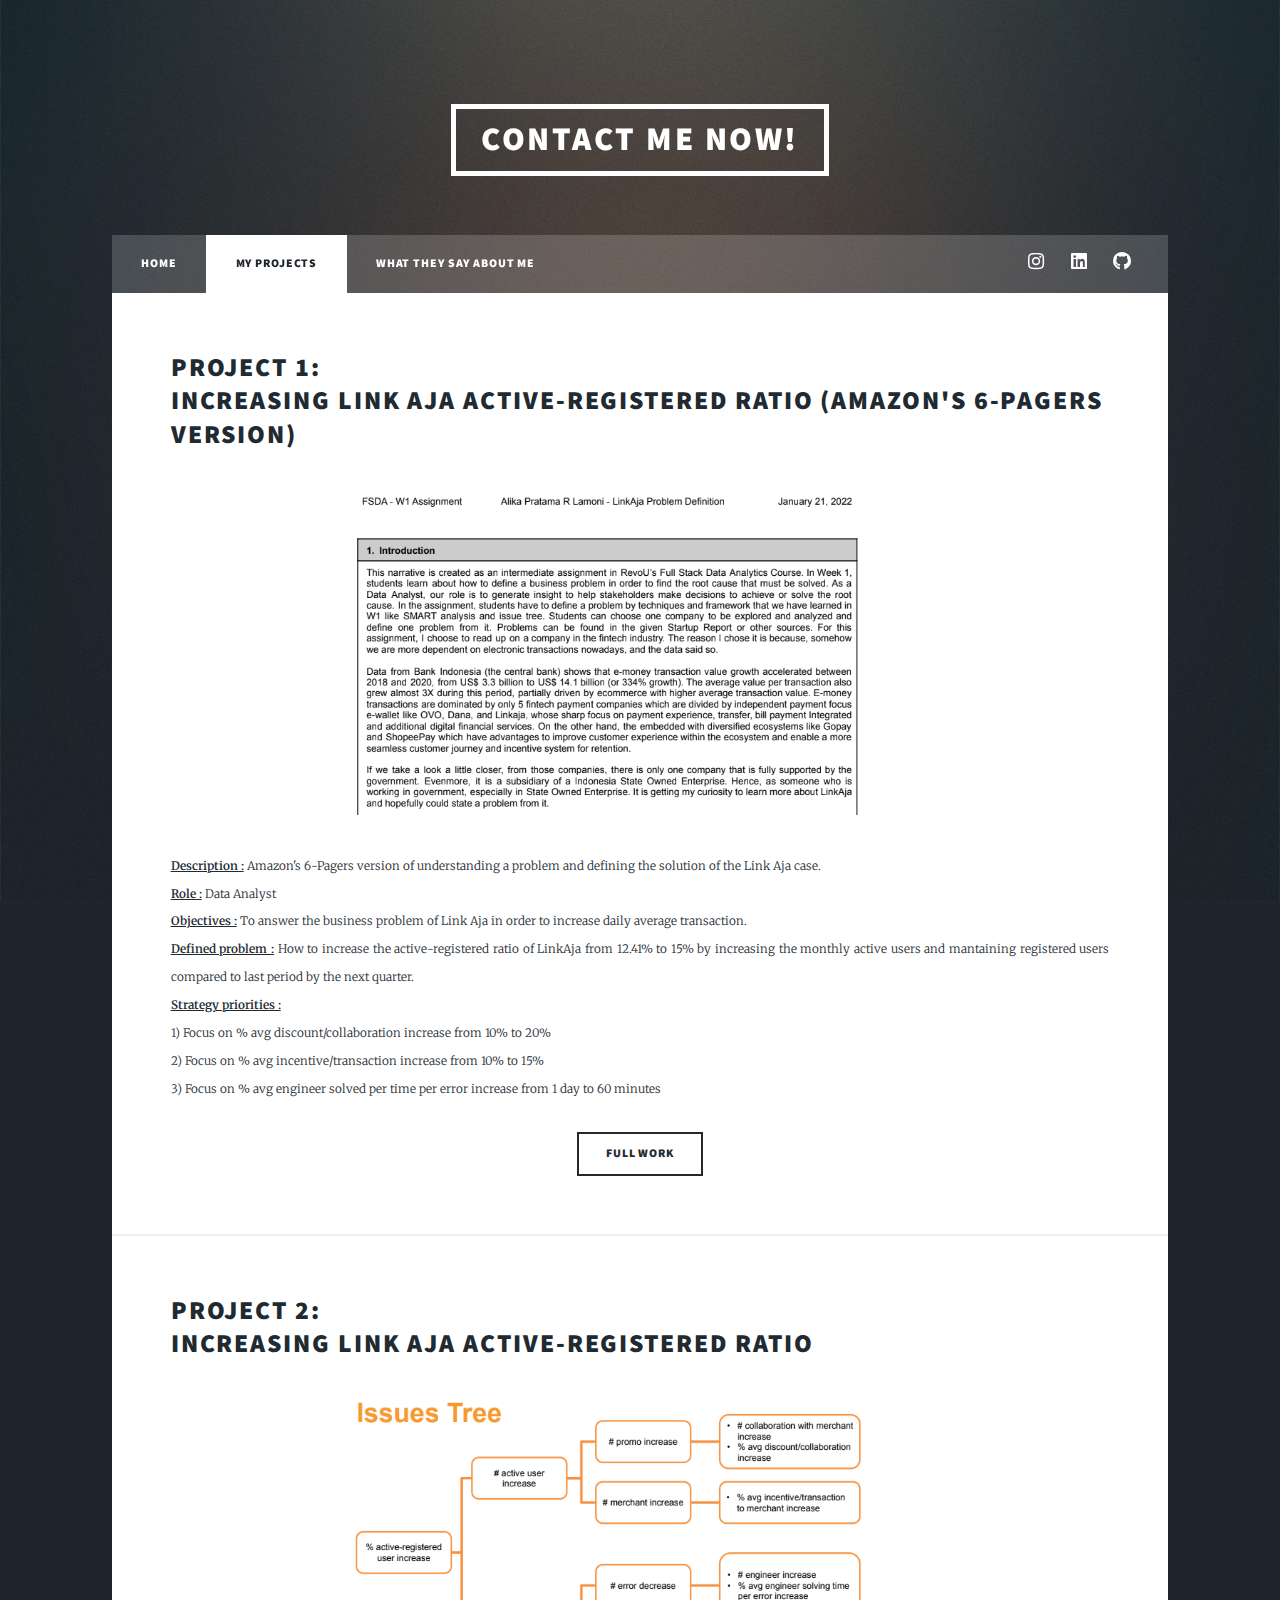
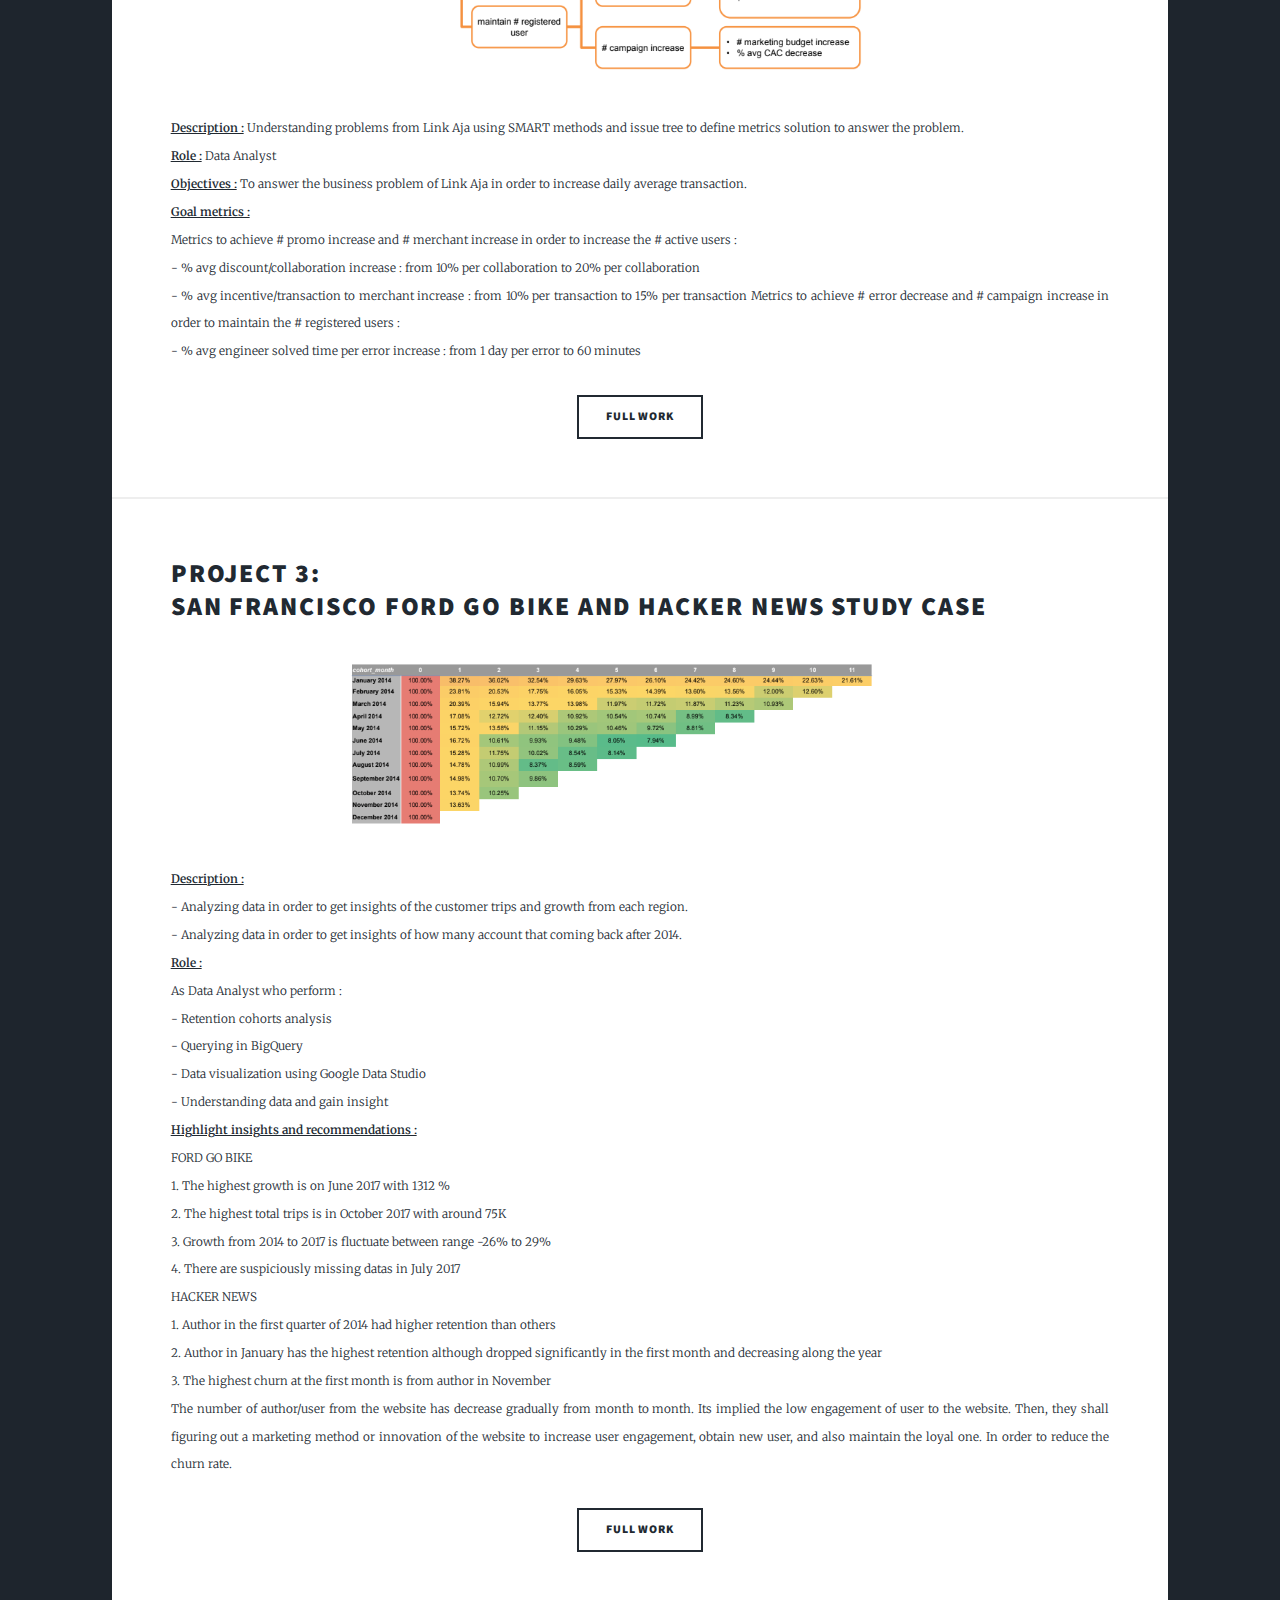
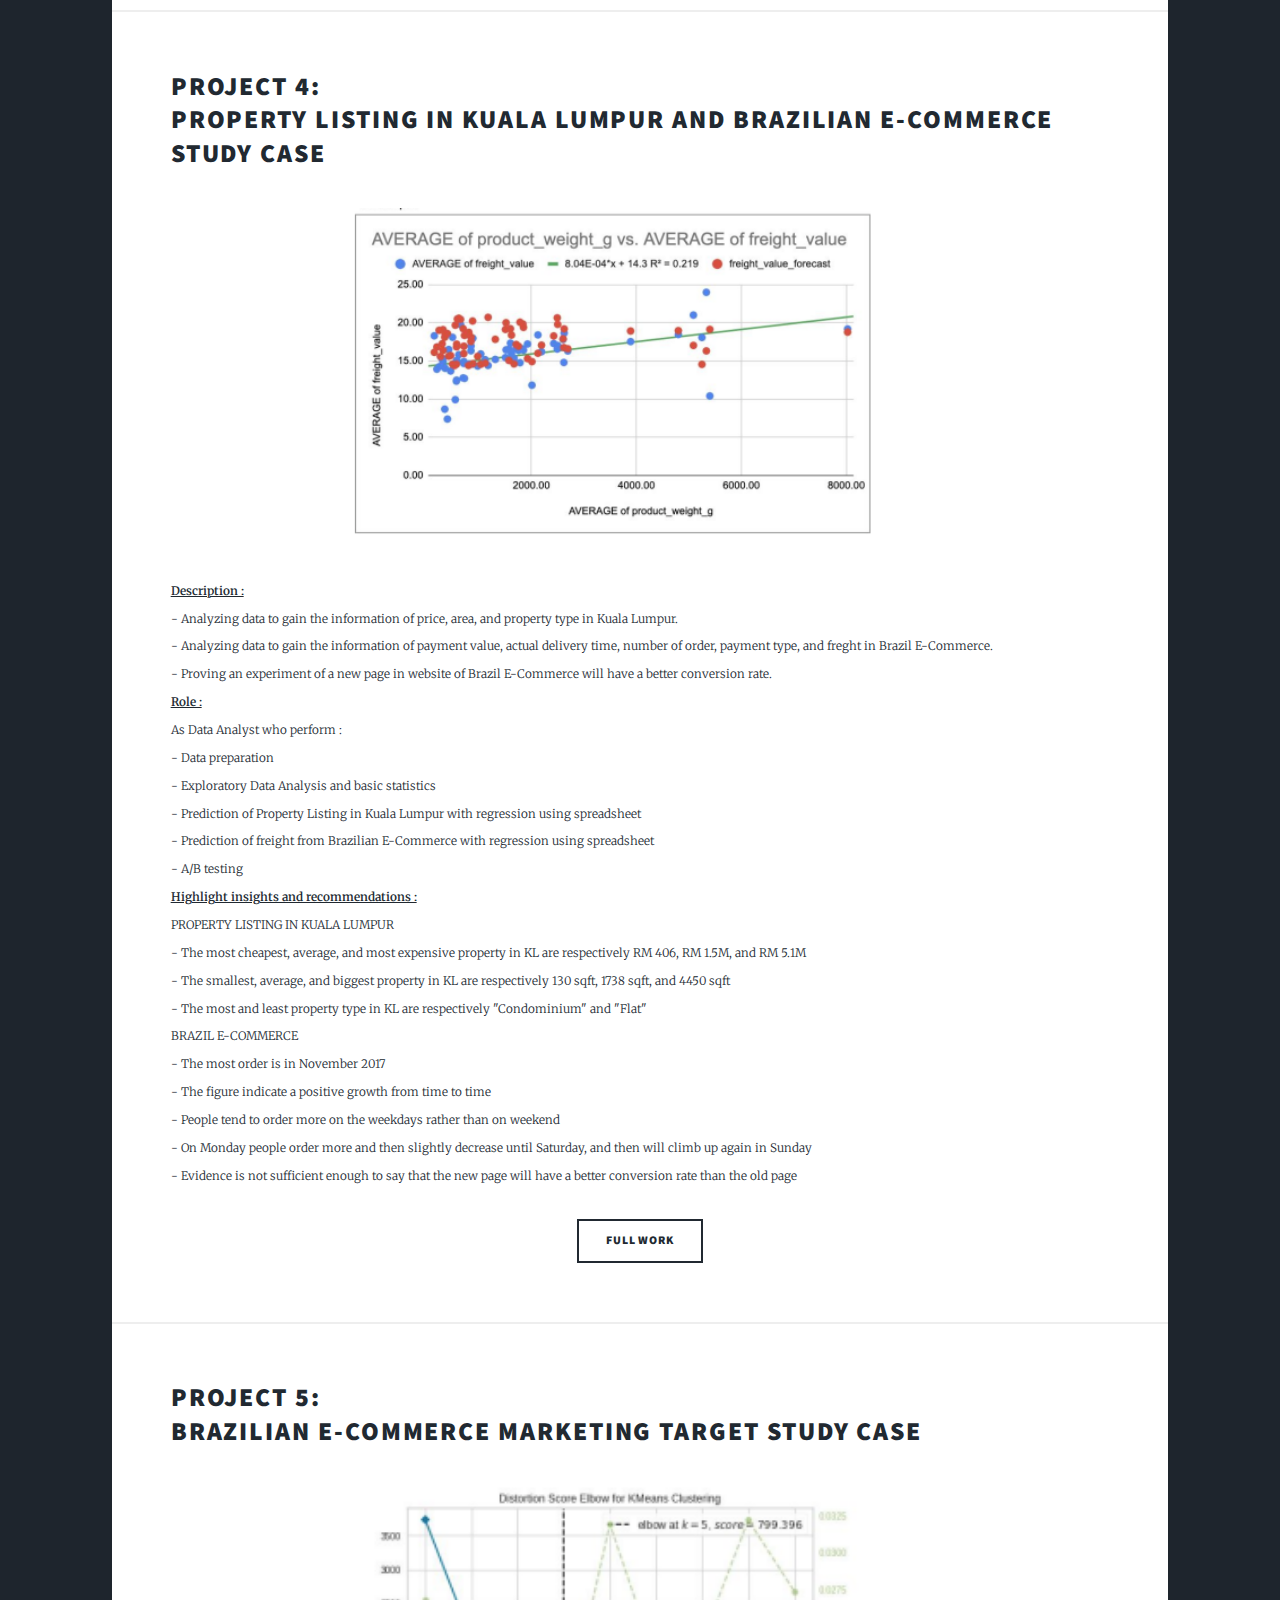
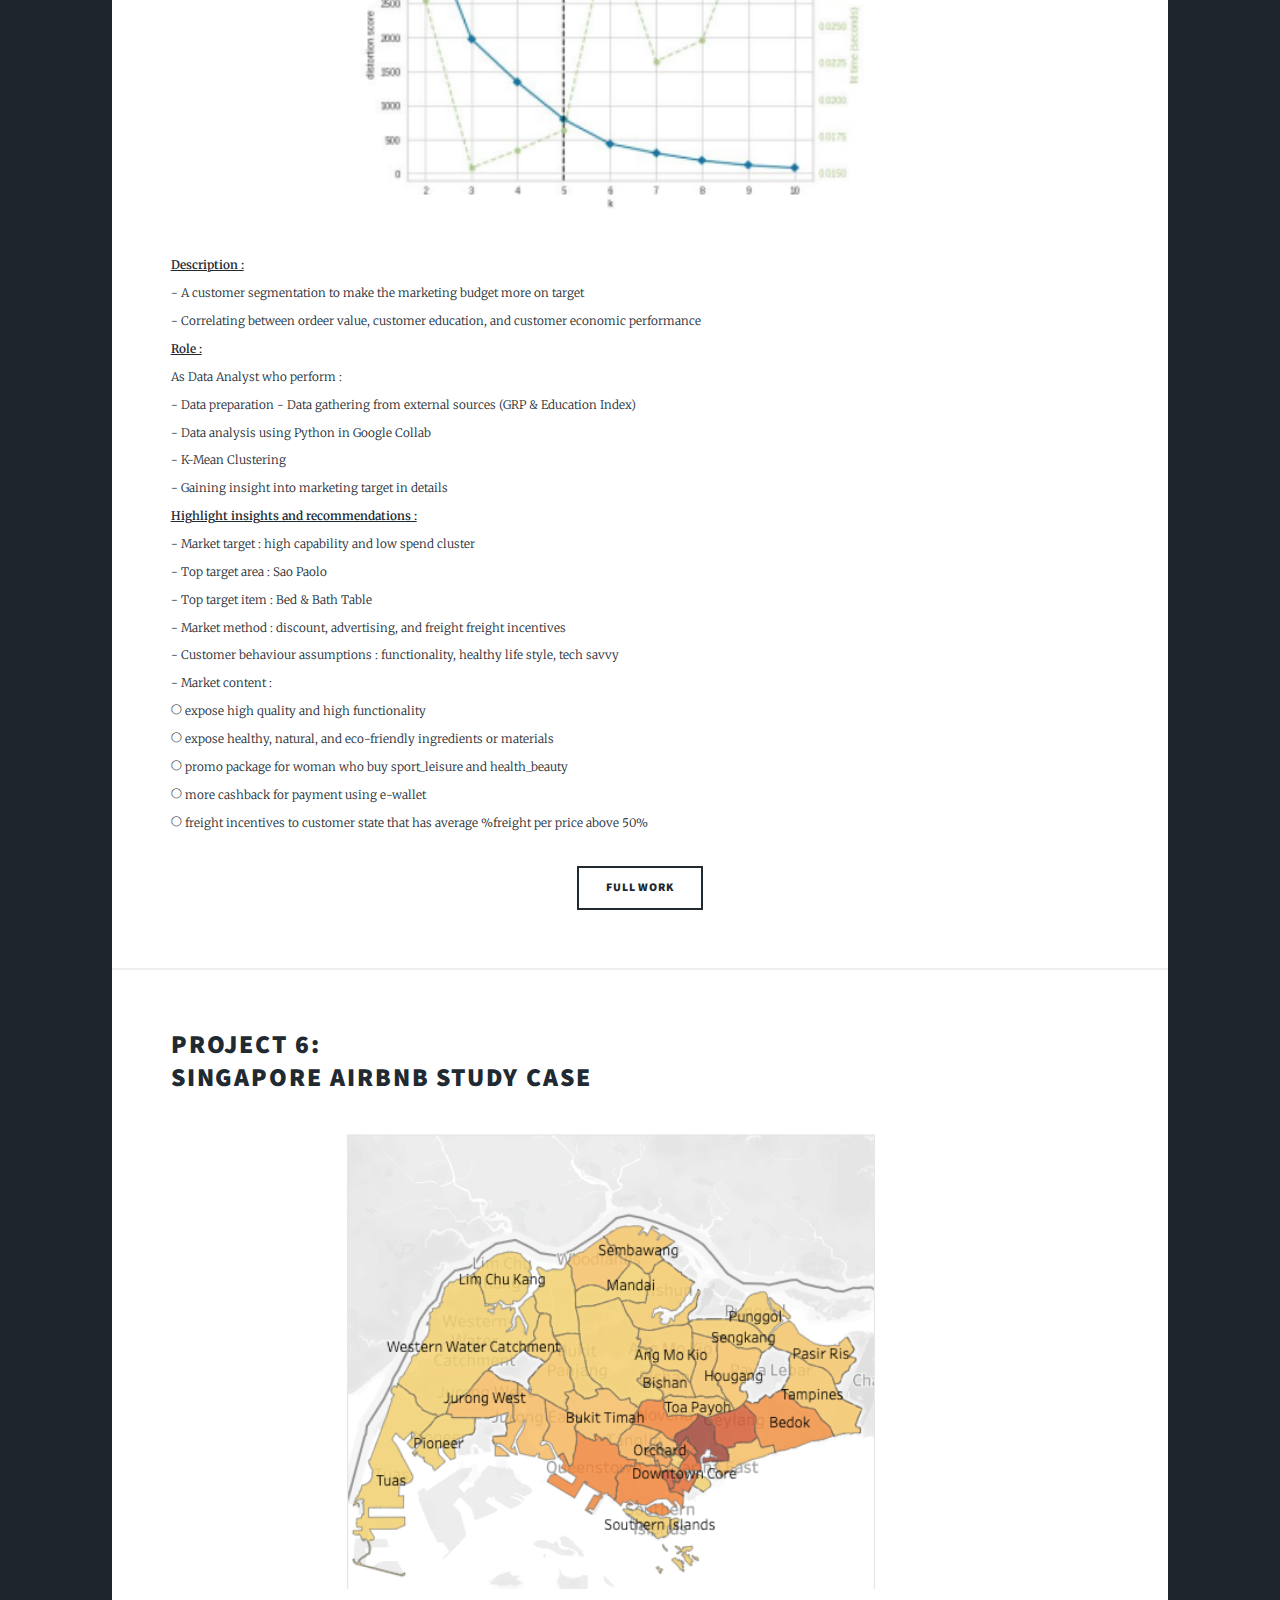
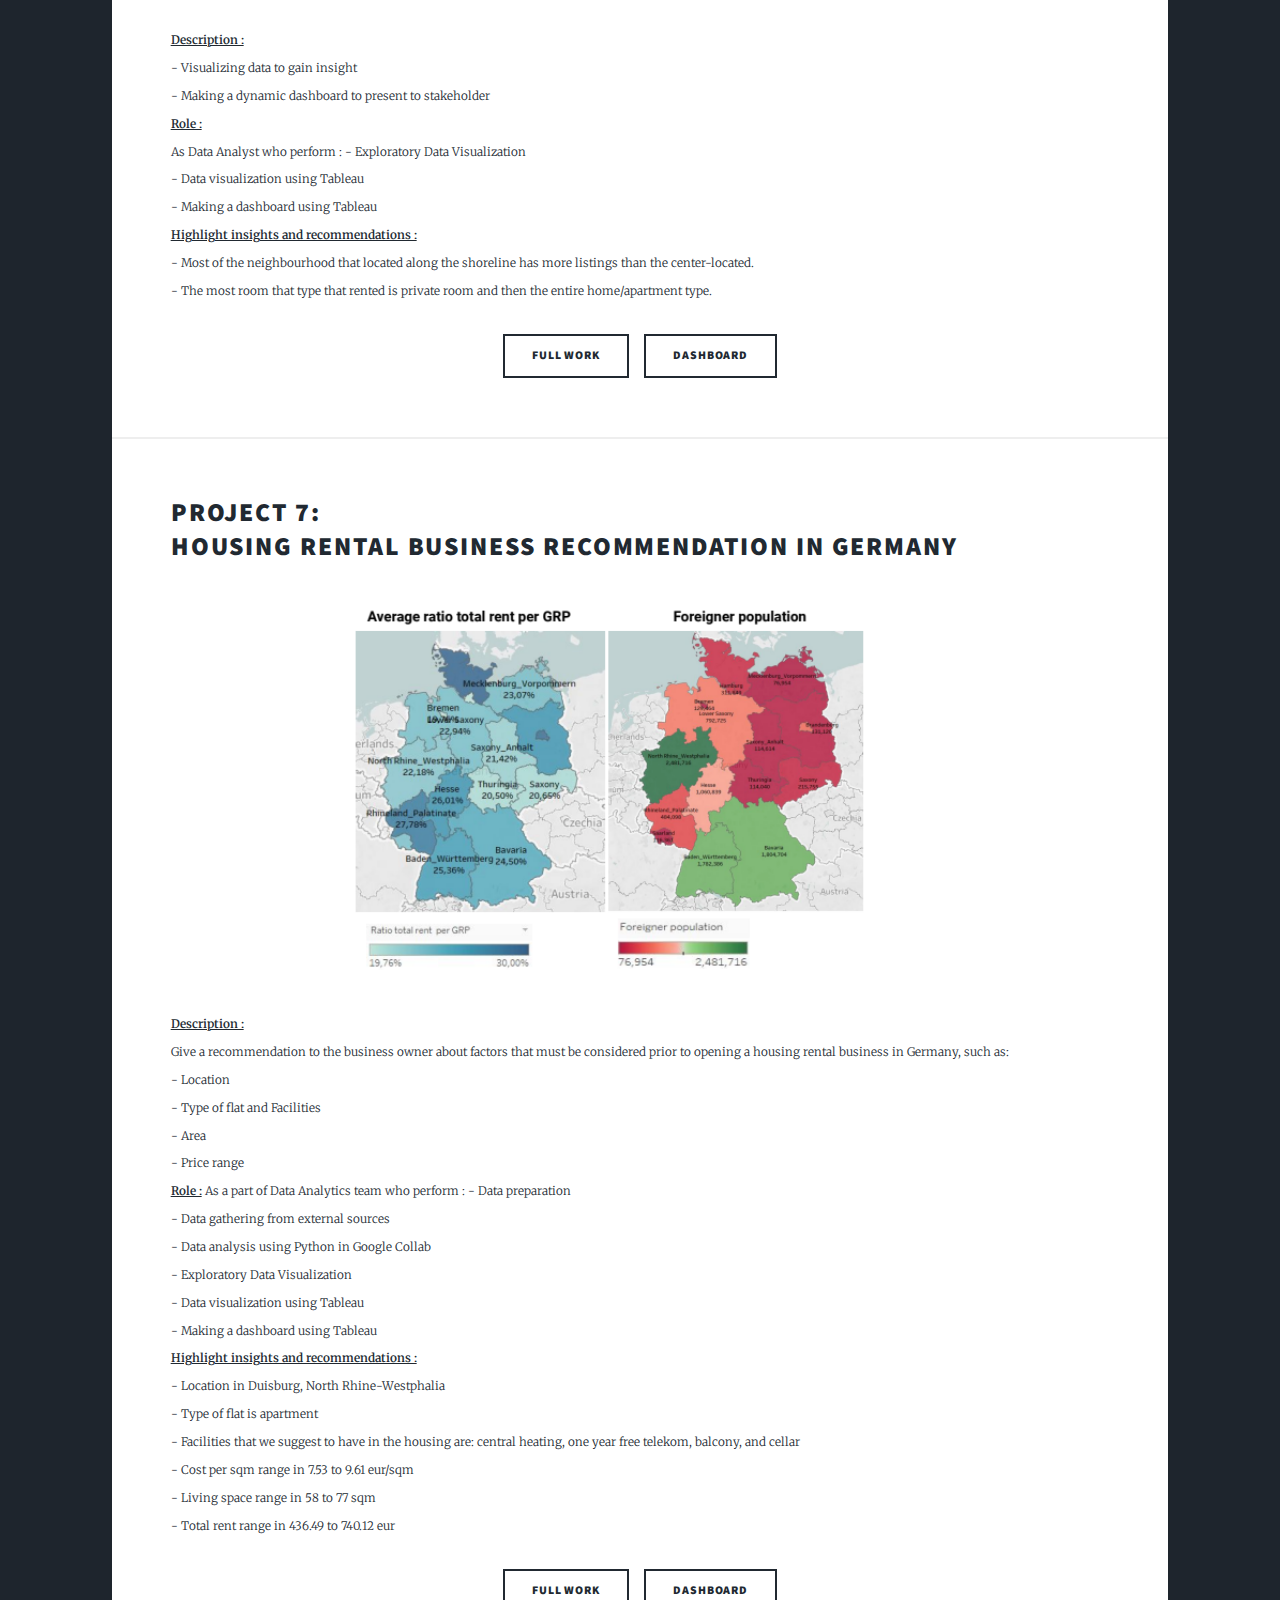
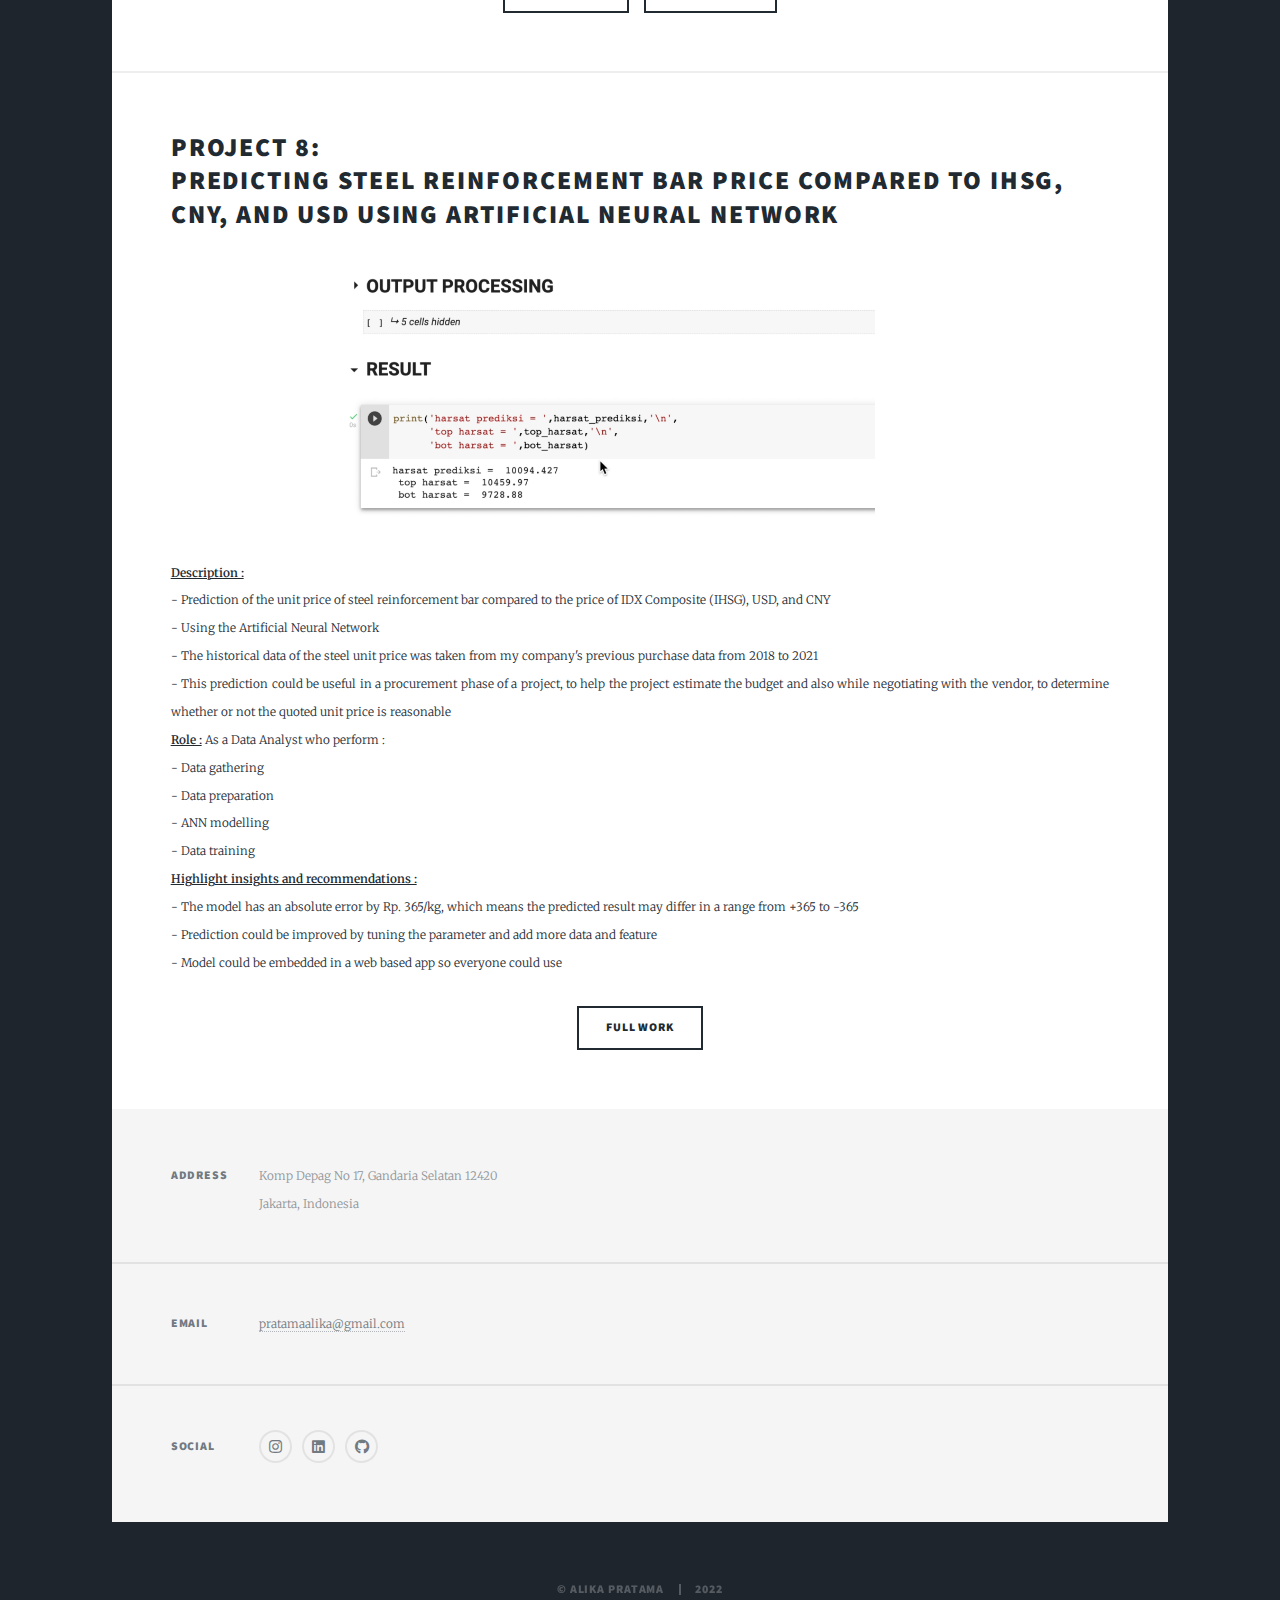
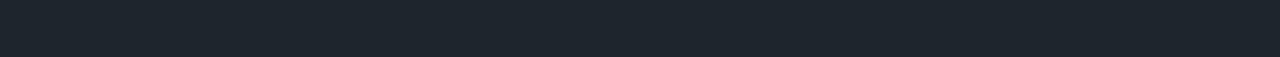
==== commit 4f6d893f: "Update elements.html" ====
--- a/elements.html
+++ b/elements.html
@@ -45,7 +45,7 @@
 									<a href="#" class="image fit"><img src="images/project1.png" alt="" /></a>
 									<p><u><b>Description :</b></u> Amazon's 6-Pagers version of understanding a problem and defining the solution of the Link Aja case.<br \>
 										<u><b>Role :</b></u> Data Analyst<br \>
-										<u><b>Objectives :</b></u> To answer the business problem of Link Aja in order to increase daily average transaction.
+										<u><b>Objectives :</b></u> To answer the business problem of Link Aja in order to increase daily average transaction.<br \>
 										<u><b>Defined problem :</b></u> How to increase the active-registered ratio of LinkAja from 12.41% to 15% by increasing the monthly active users and mantaining registered users compared to last period by the next quarter.<br \>
 										<u><b>Strategy priorities :</b></u><br \>
 											1) Focus on % avg discount/collaboration increase from 10% to 20%<br \>
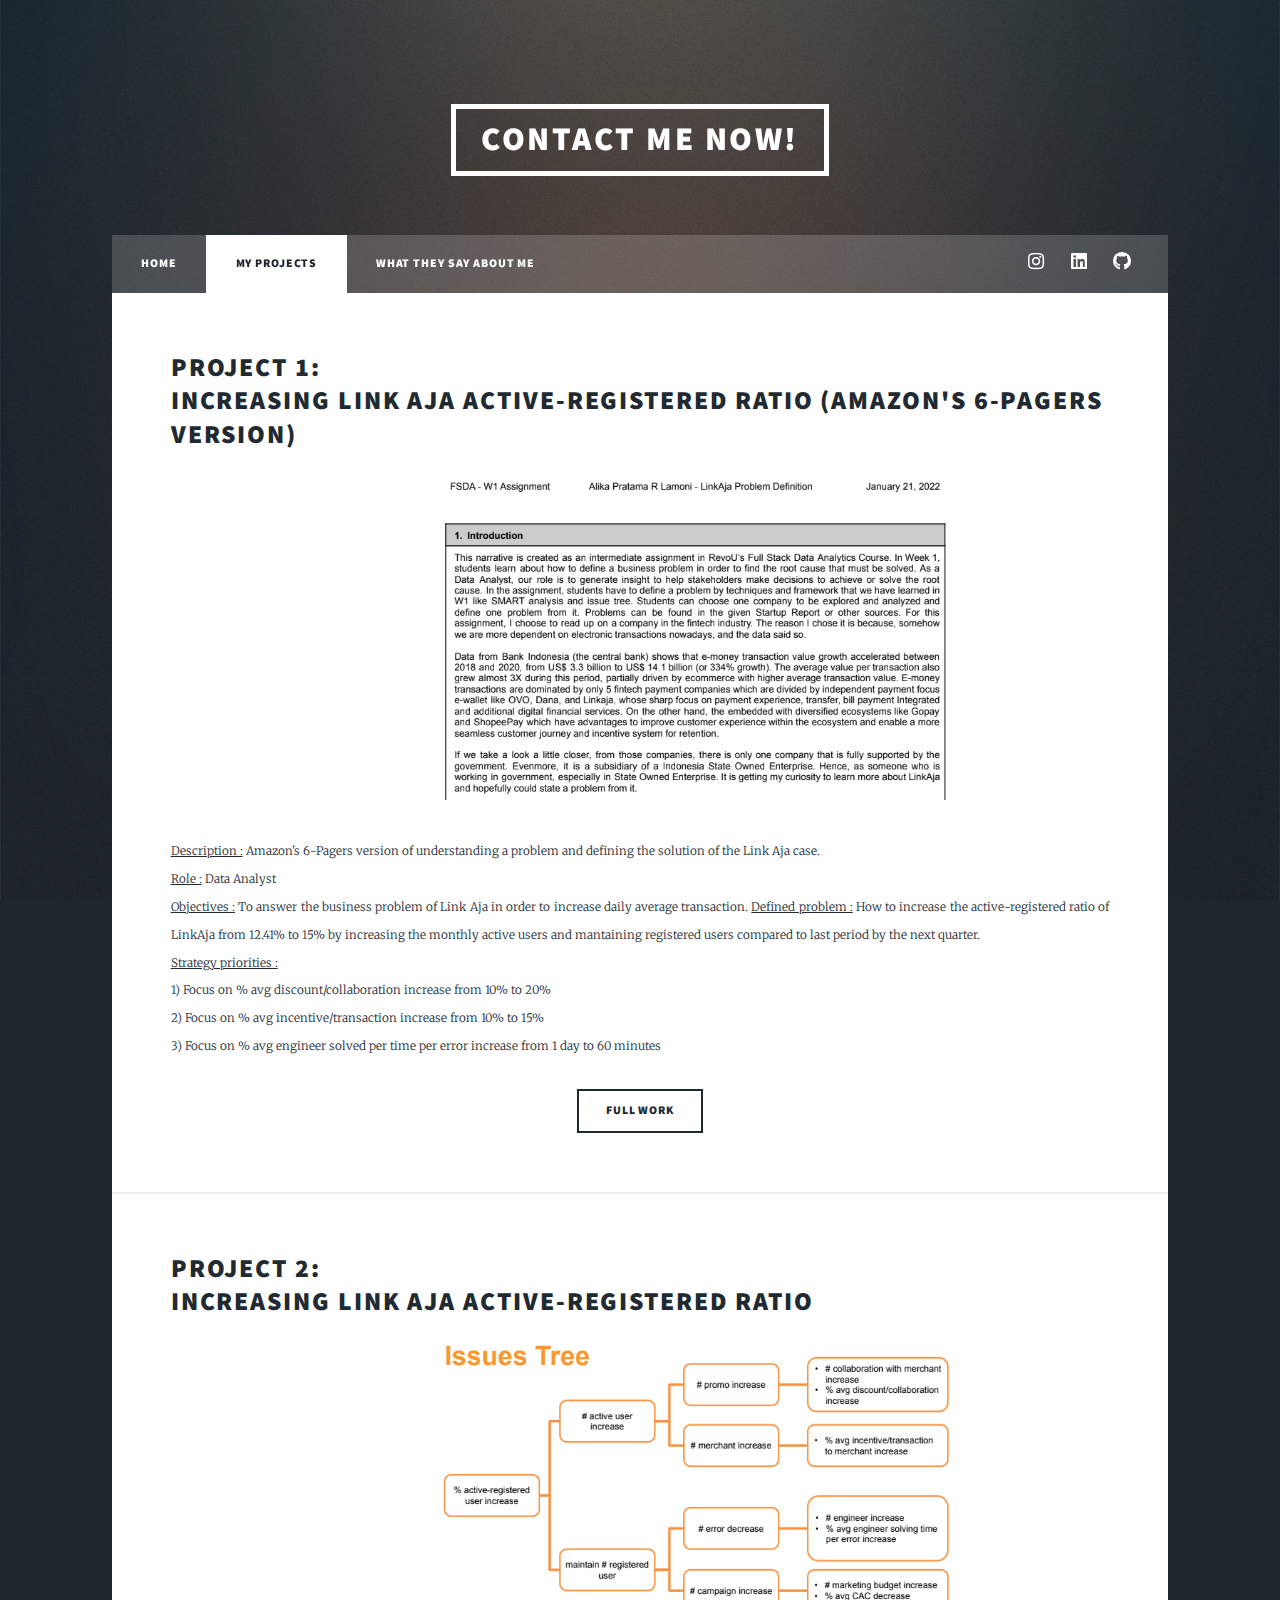
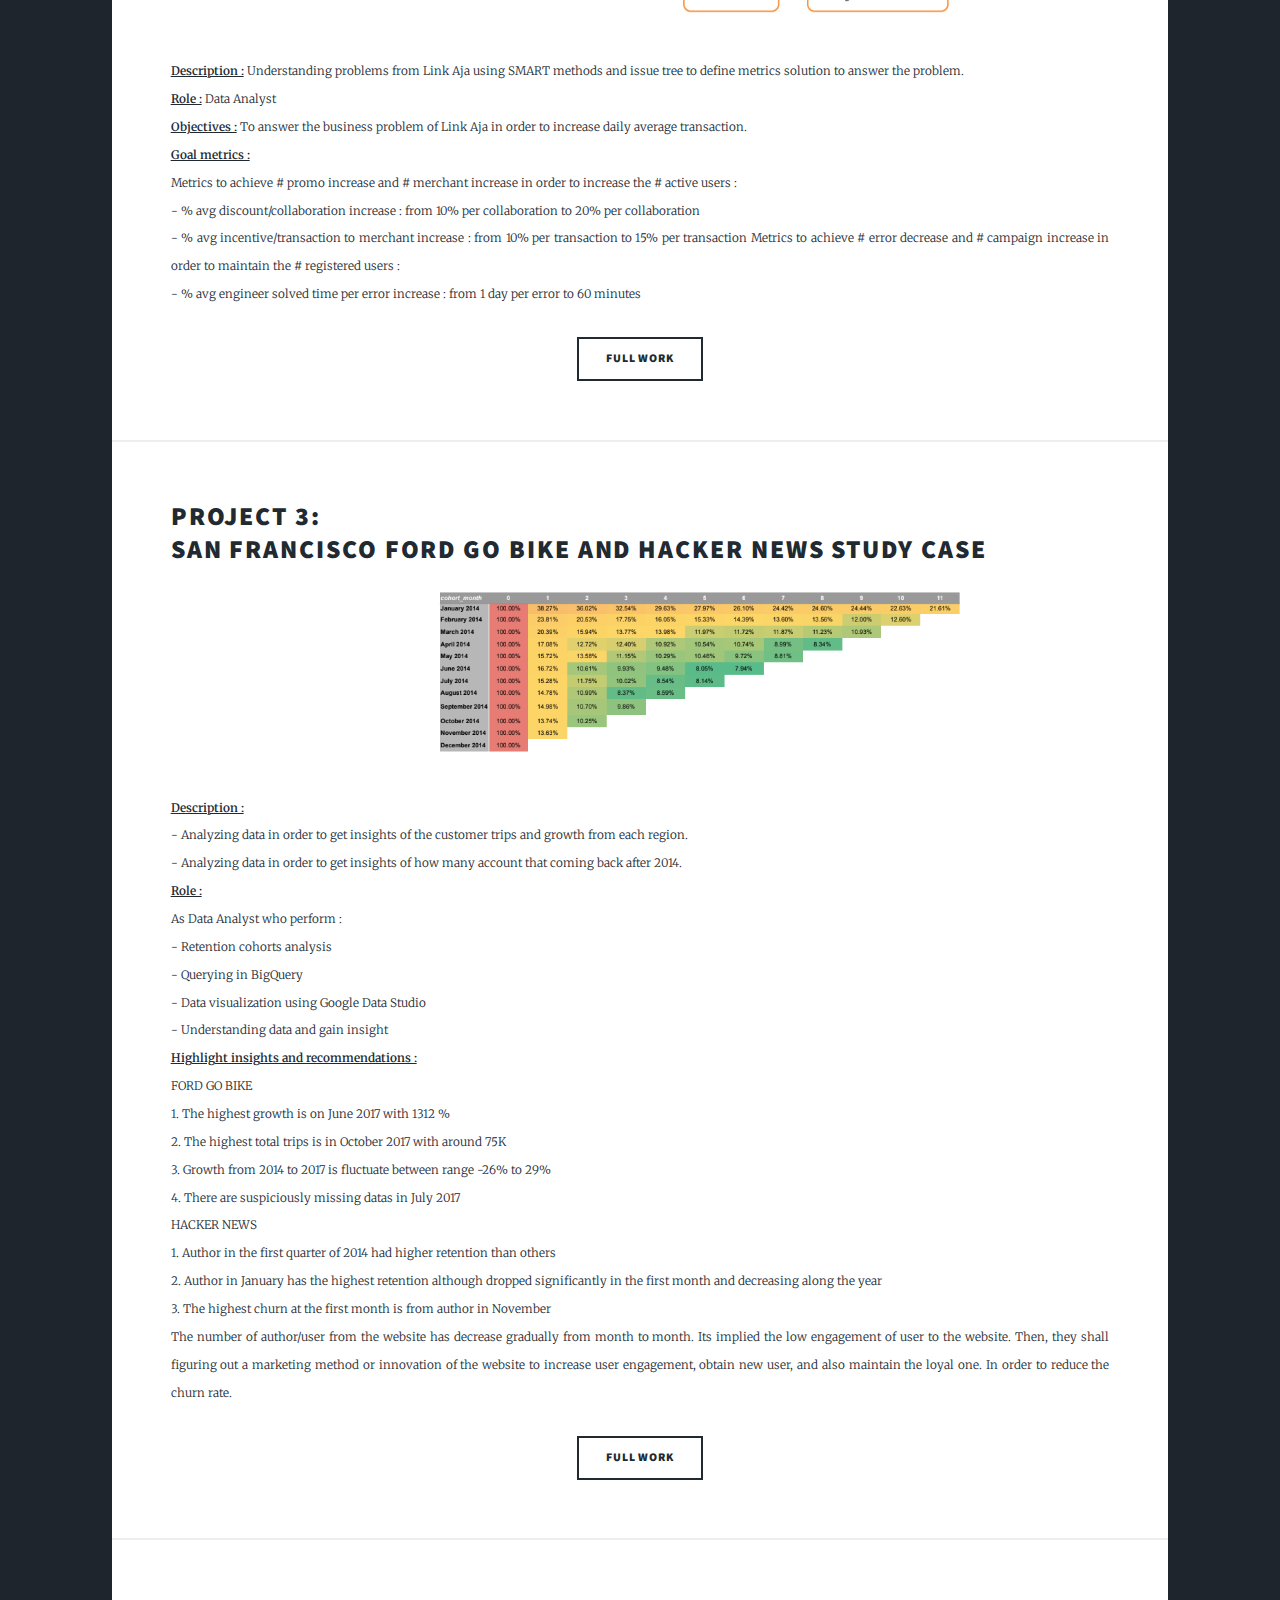
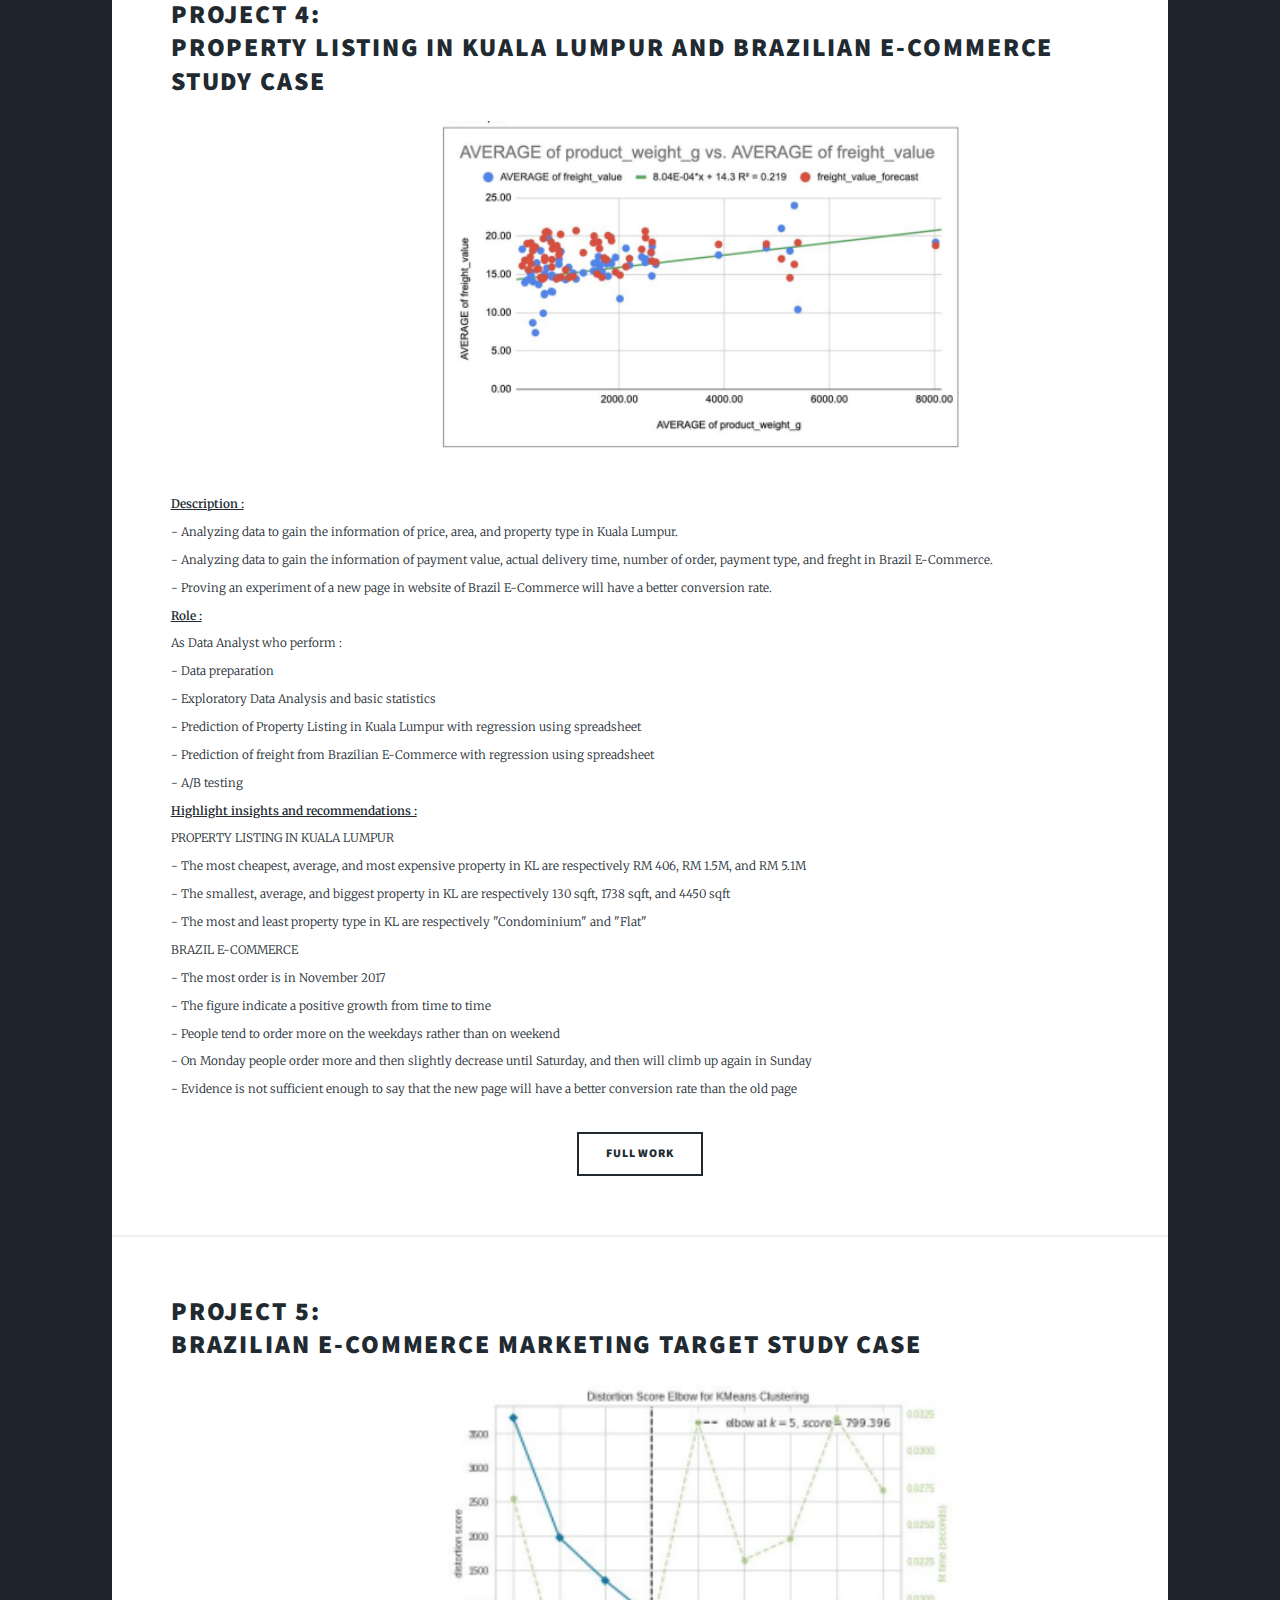
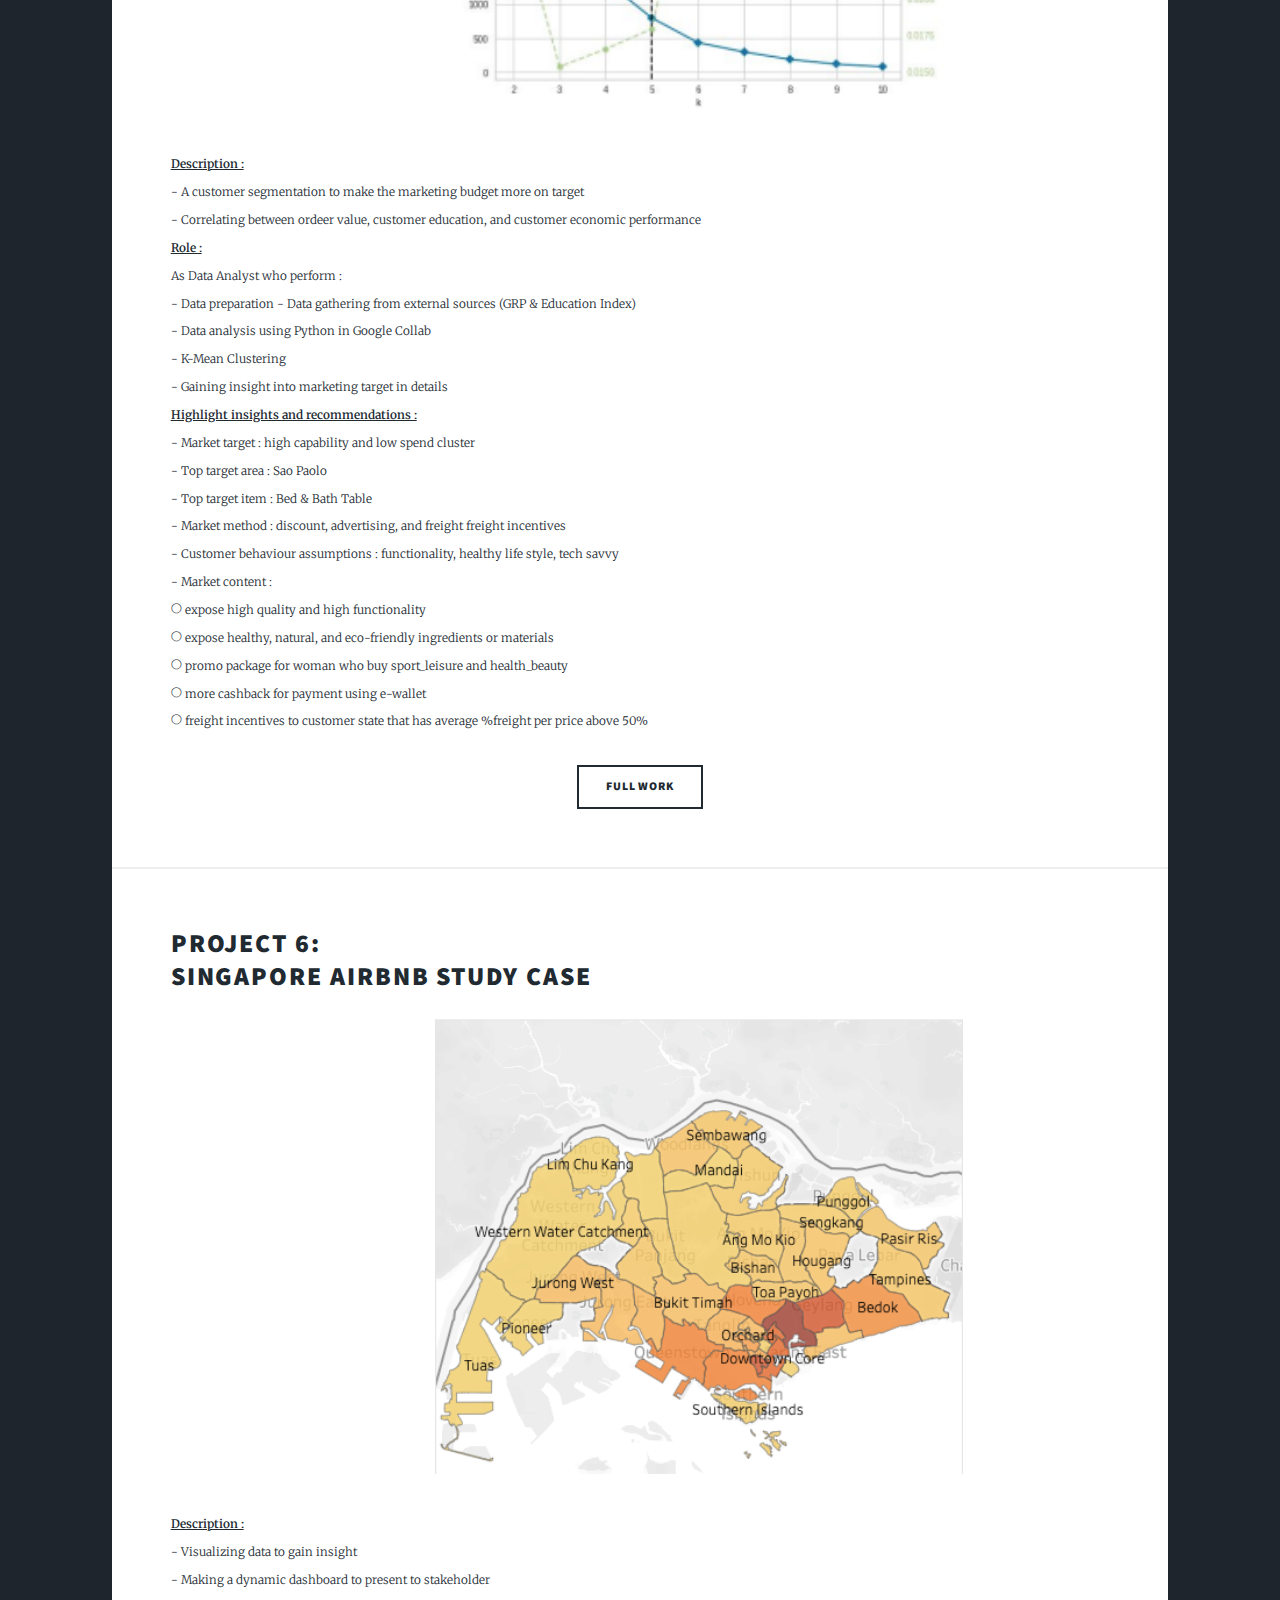
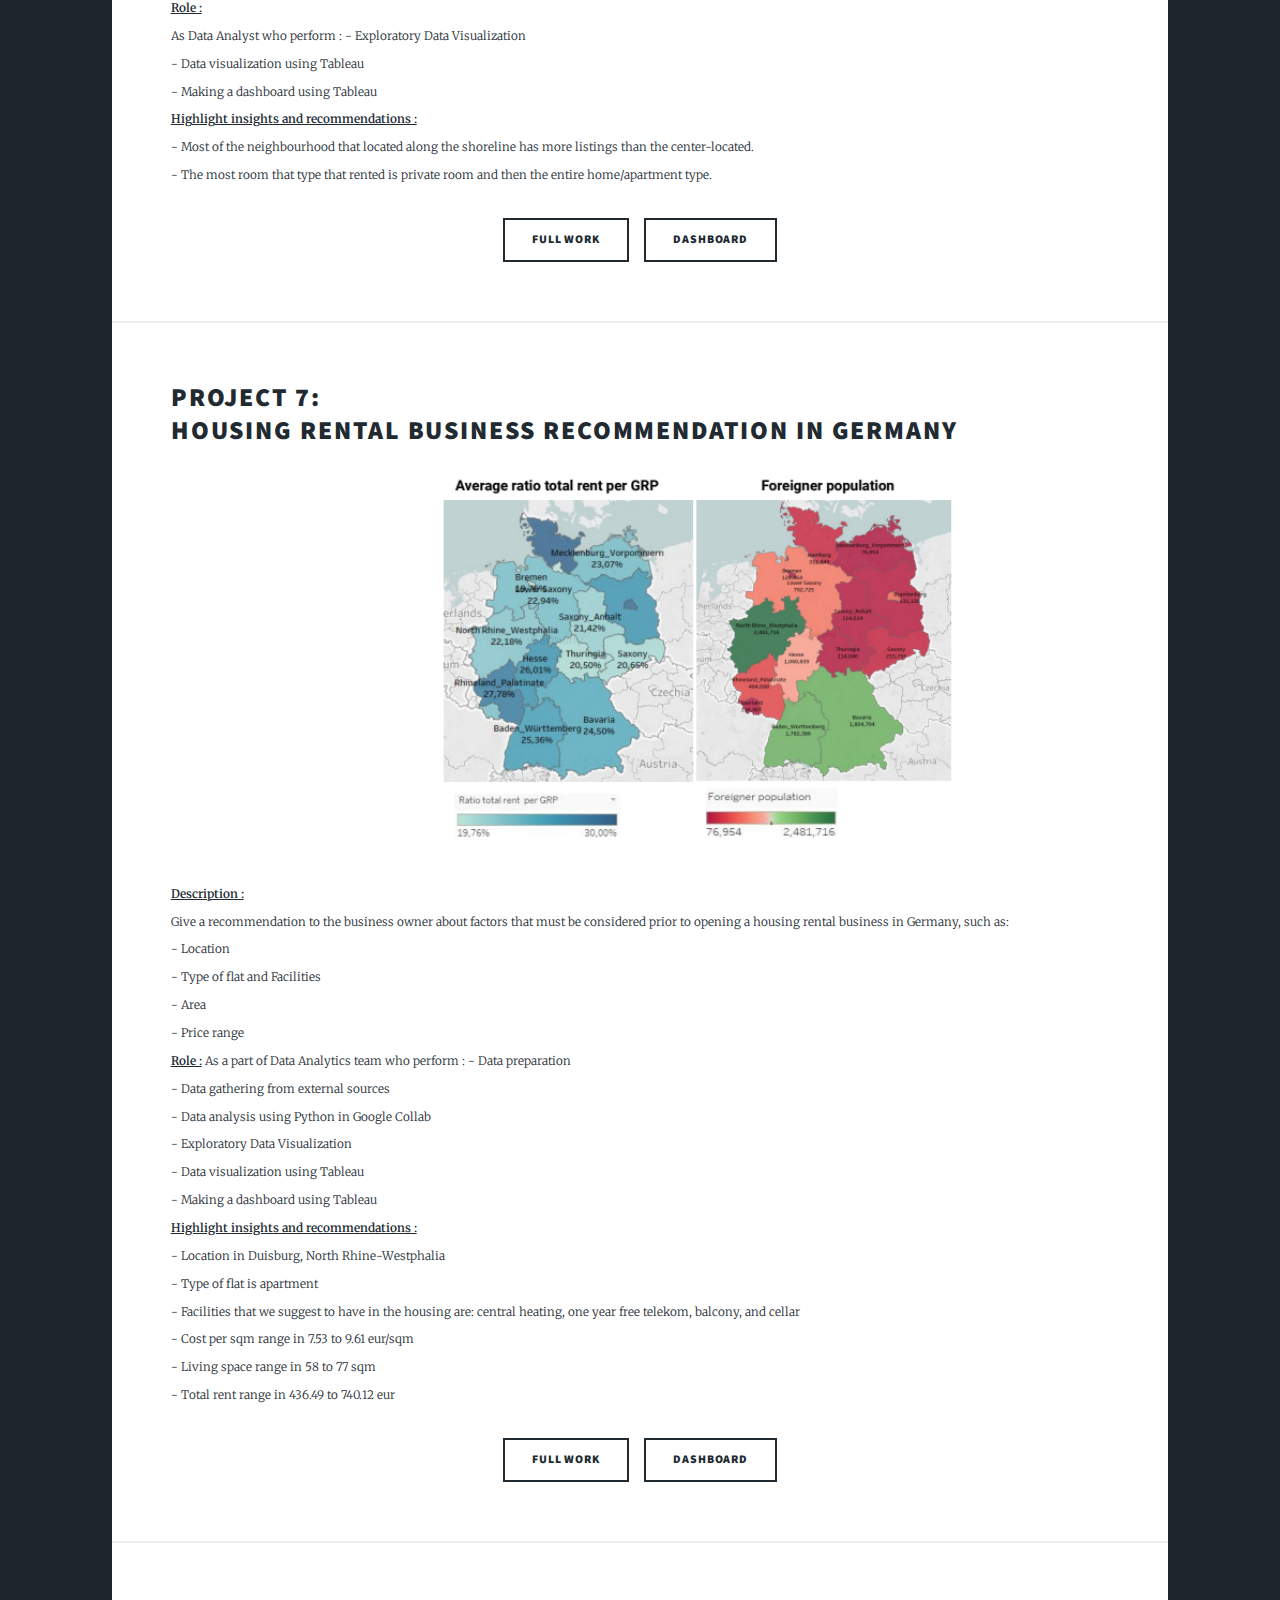
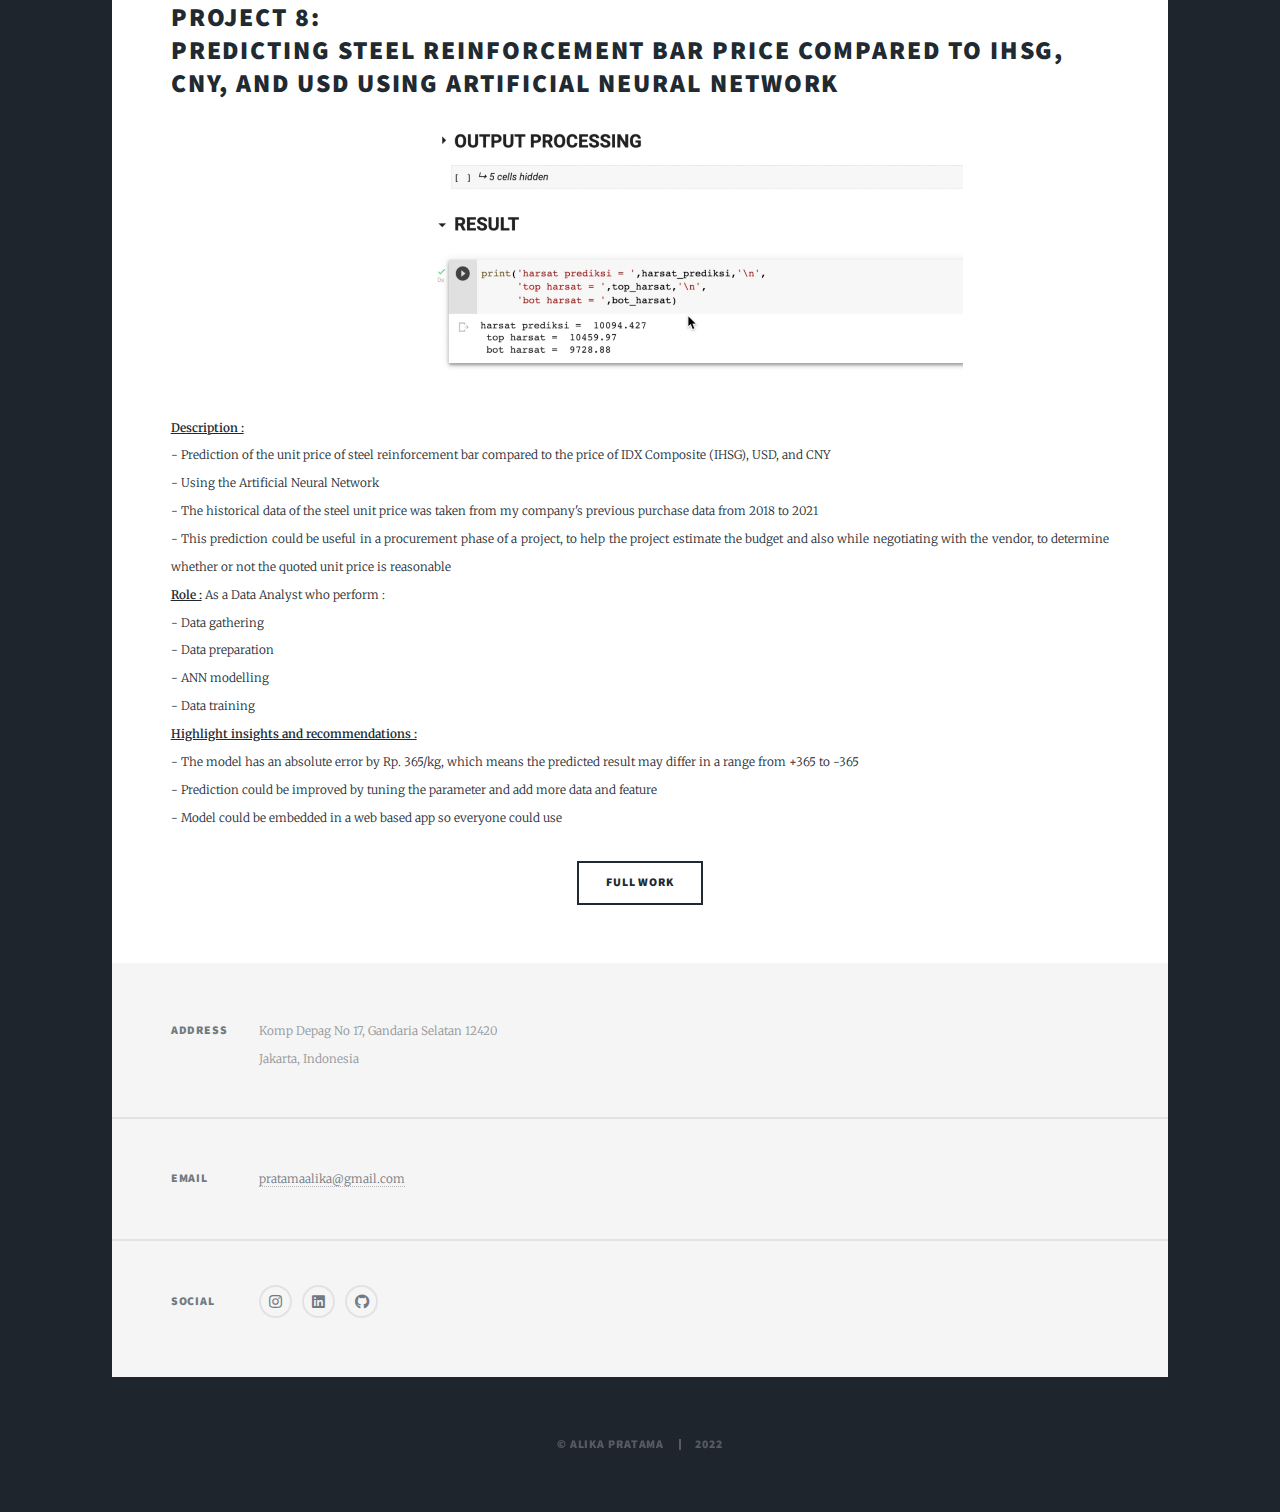
==== commit 767d561a: "update center image" ====
--- a/elements.html
+++ b/elements.html
@@ -42,12 +42,12 @@
 										<h2><a href="#">Project 1:<br />
 											Increasing Link Aja Active-Registered Ratio (Amazon's 6-Pagers Version)</a></h2>
 									</header>
-									<a href="#" class="image fit"><img src="images/project1.png" alt="" /></a>
-									<p><u><b>Description :</b></u> Amazon's 6-Pagers version of understanding a problem and defining the solution of the Link Aja case.<br \>
-										<u><b>Role :</b></u> Data Analyst<br \>
-										<u><b>Objectives :</b></u> To answer the business problem of Link Aja in order to increase daily average transaction.<br \>
-										<u><b>Defined problem :</b></u> How to increase the active-registered ratio of LinkAja from 12.41% to 15% by increasing the monthly active users and mantaining registered users compared to last period by the next quarter.<br \>
-										<u><b>Strategy priorities :</b></u><br \>
+									<center><a href="#" class="image fit"><img src="images/project1.png" alt="" /></a></center>
+									<p><u>Description :</u> Amazon's 6-Pagers version of understanding a problem and defining the solution of the Link Aja case.<br \>
+										<u>Role :</u> Data Analyst<br \>
+										<u>Objectives :</u> To answer the business problem of Link Aja in order to increase daily average transaction.
+										<u>Defined problem :</u> How to increase the active-registered ratio of LinkAja from 12.41% to 15% by increasing the monthly active users and mantaining registered users compared to last period by the next quarter.<br \>
+										<u>Strategy priorities :</u><br \>
 											1) Focus on % avg discount/collaboration increase from 10% to 20%<br \>
 											2) Focus on % avg incentive/transaction increase from 10% to 15%<br \>
 											3) Focus on % avg engineer solved per time per error increase from 1 day to 60 minutes
@@ -61,7 +61,7 @@
 										<h2><a href="#">Project 2:<br />
 											Increasing Link Aja Active-Registered Ratio</a></h2>
 									</header>
-									<a href="#" class="image fit"><img src="images/project 2.png" alt="" /></a>
+									<center><a href="#" class="image fit"><img src="images/project 2.png" alt="" /></a></center>
 									<p><u><b>Description :</b></u> Understanding problems from Link Aja using SMART methods and issue tree to define metrics solution to answer the problem.<br \>
 										<u><b>Role :</b></u> Data Analyst<br \>
 										<u><b>Objectives :</b></u> To answer the business problem of Link Aja in order to increase daily average transaction.<br \>
@@ -81,7 +81,7 @@
 										<h2><a href="#">Project 3:<br />
 											San Francisco Ford Go Bike and Hacker News Study Case</a></h2>
 									</header>
-									<a href="#" class="image fit"><img src="images/project 3.png" alt="" /></a>
+									<center><a href="#" class="image fit"><img src="images/project 3.png" alt="" /></a></center>
 									<p><u><b>Description :</b></u><br \>
 										- Analyzing data in order to get insights of the customer trips and growth from each region.<br \>
 										- Analyzing data in order to  get insights of how many account that coming back after 2014.<br \>
@@ -115,7 +115,7 @@
 										<h2><a href="#">Project 4:<br />
 											Property Listing in Kuala Lumpur and Brazilian E-Commerce Study Case</a></h2>
 									</header>
-									<a href="#" class="image fit"><img src="images/project 4-c.png" alt="" /></a>
+									<center><a href="#" class="image fit"><img src="images/project 4-c.png" alt="" /></a></center>
 									<p><u><b>Description :</b></u><br \>
 										- Analyzing data to gain the information of price, area, and property type in Kuala Lumpur.<br \>
 										- Analyzing data to gain the information of payment value, actual delivery time, number of order, payment type, and freght in Brazil E-Commerce.<br \>
@@ -148,7 +148,7 @@
 										<h2><a href="#">Project 5:<br />
 											Brazilian E-Commerce Marketing Target Study Case</a></h2>
 									</header>
-									<a href="#" class="image fit"><img src="images/project 5-b.png" alt="" /></a>
+									<center><a href="#" class="image fit"><img src="images/project 5-b.png" alt="" /></a></center>
 									<p><u><b>Description :</b></u><br >
 										- A customer segmentation to make the marketing budget more on target<br \>
 										- Correlating between ordeer value, customer education, and customer economic performance<br \>
@@ -181,7 +181,7 @@
 										<h2><a href="#">Project 6:<br />
 											Singapore AirBnB Study Case</a></h2>
 									</header>
-									<a href="#" class="image fit"><img src="images/project 6.png" alt="" /></a>
+									<center><a href="#" class="image fit"><img src="images/project 6.png" alt="" /></a></center>
 									<p><u><b>Description :</b></u><br \>
 										- Visualizing data to gain insight<br \>
 										- Making a dynamic dashboard to present to stakeholder<br \>
@@ -204,7 +204,7 @@
 										<h2><a href="#">Project 7:<br />
 											Housing Rental Business Recommendation in Germany</a></h2>
 									</header>
-									<a href="#" class="image fit"><img src="images/project 7.png" alt="" /></a>
+									<center><a href="#" class="image fit"><img src="images/project 7.png" alt="" /></a></center>
 									<p><u><b>Description :</b></u><br \>
 										Give a recommendation to the business owner about factors that must be considered prior to opening a housing rental business in Germany, such as:<br \>
 										- Location<br \>
@@ -237,7 +237,7 @@
 										<h2><a href="#">Project 8:<br />
 											Predicting Steel Reinforcement Bar Price Compared to IHSG, CNY, and USD using Artificial Neural Network</a></h2>
 									</header>
-									<a href="#" class="image fit"><img src="images/project 8.png" alt="" /></a>
+									<center><a href="#" class="image fit"><img src="images/project 8.png" alt="" /></a></center>
 								<p><u><b>Description :</b></u><br \>
 									- Prediction of the unit price of steel reinforcement bar compared to the price of IDX Composite (IHSG), USD, and CNY<br />
 									- Using the Artificial Neural Network<br />
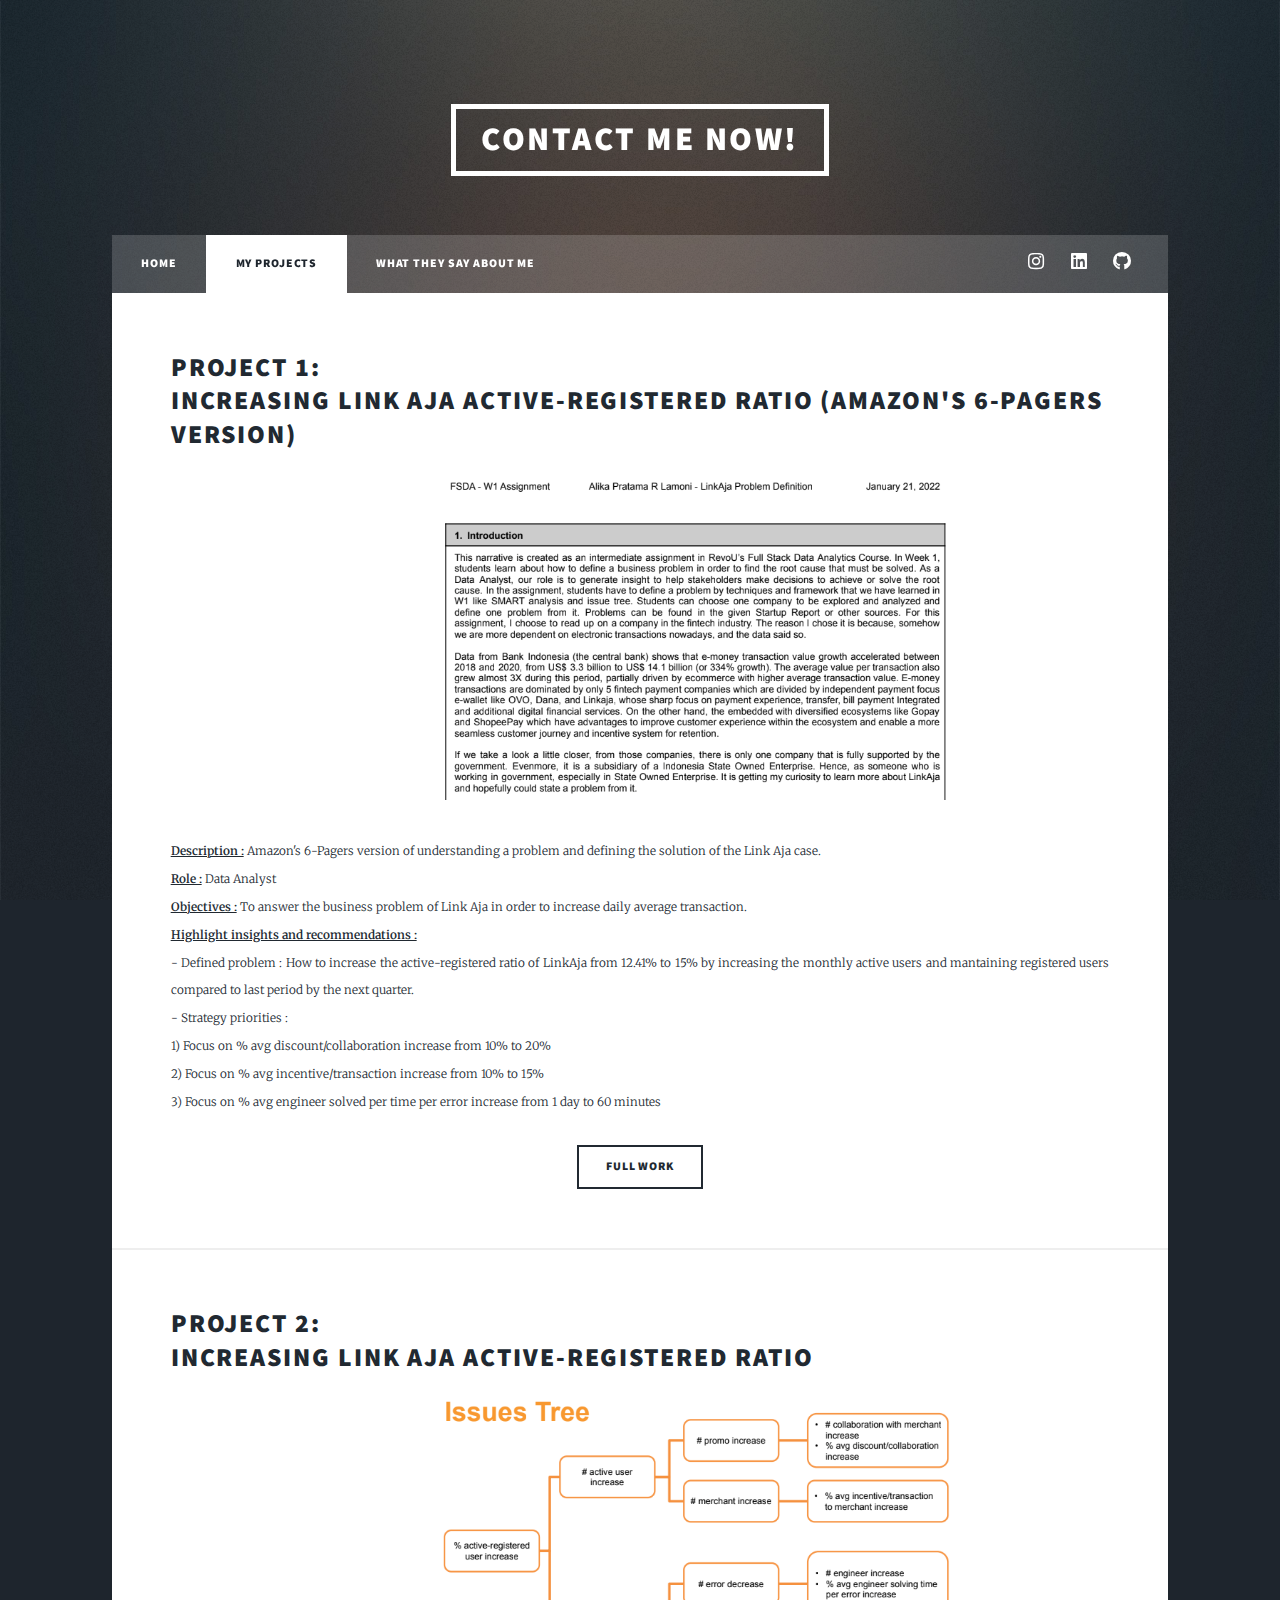
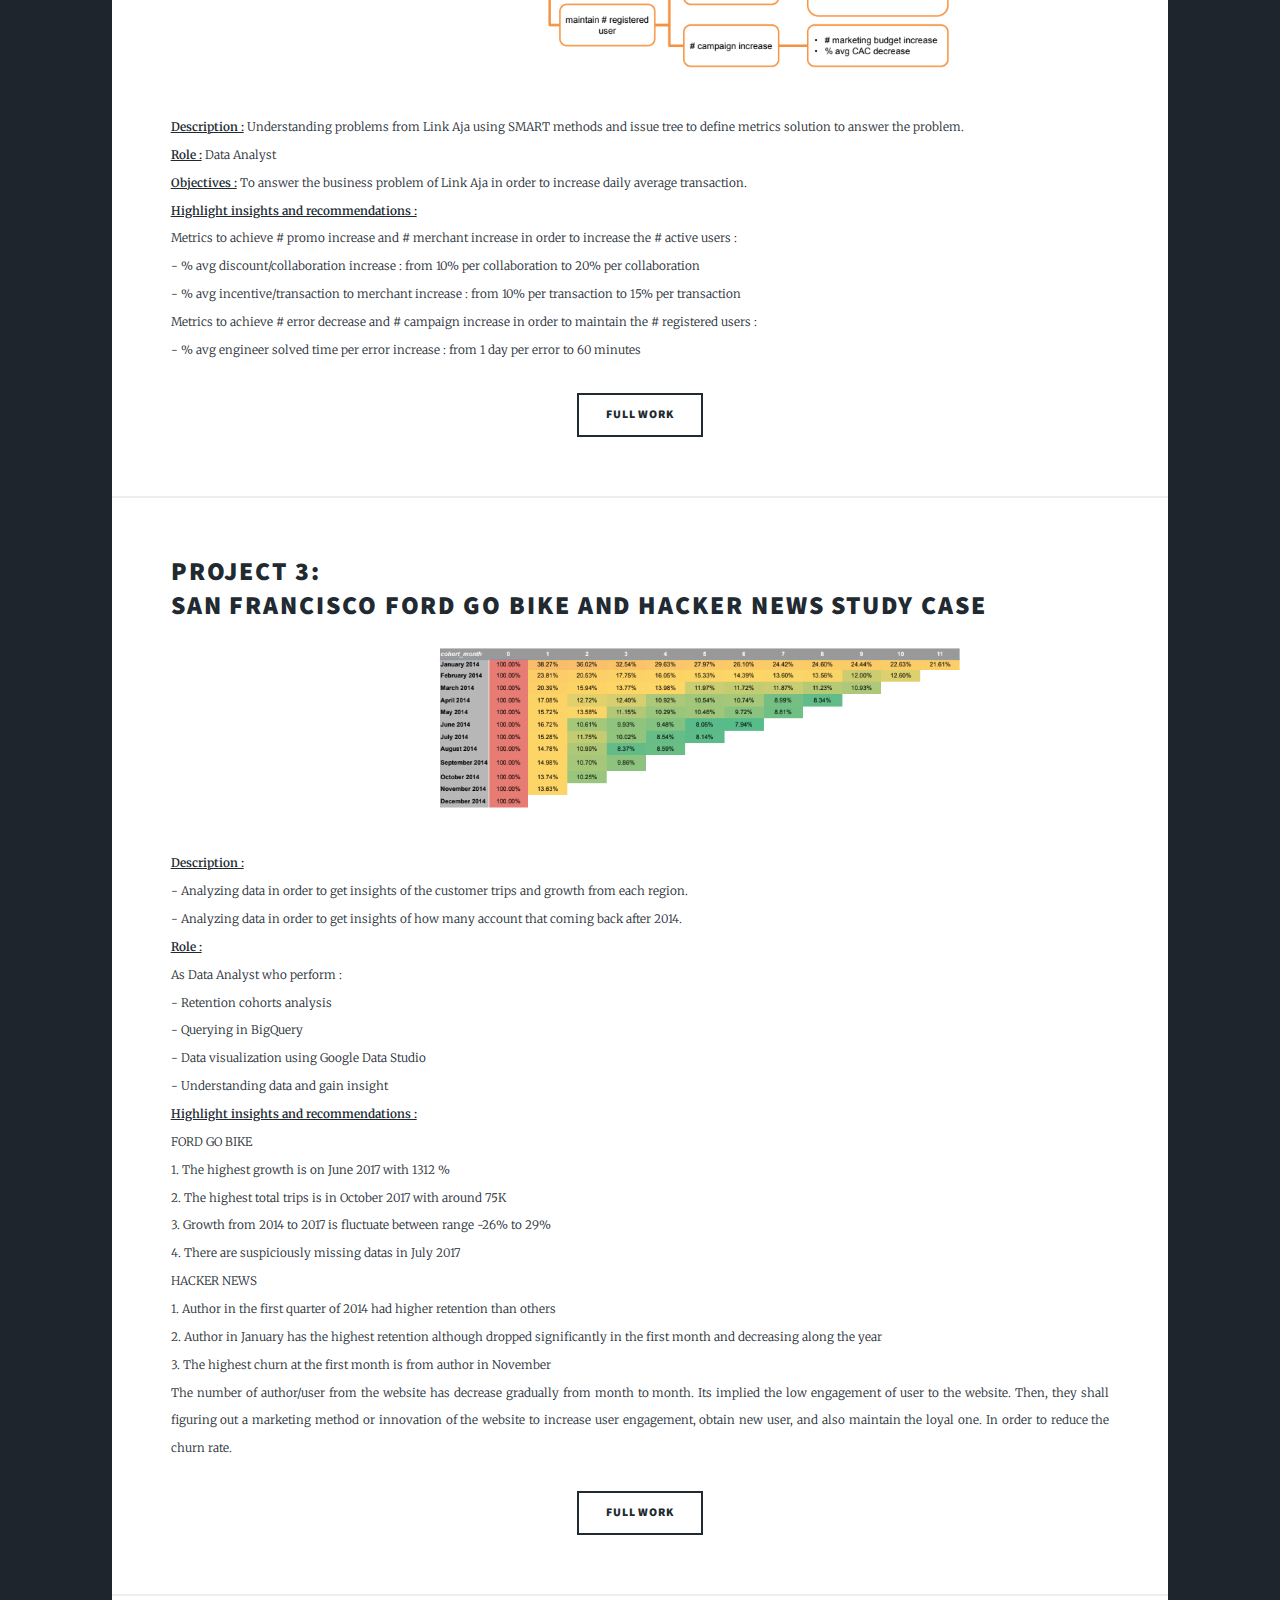
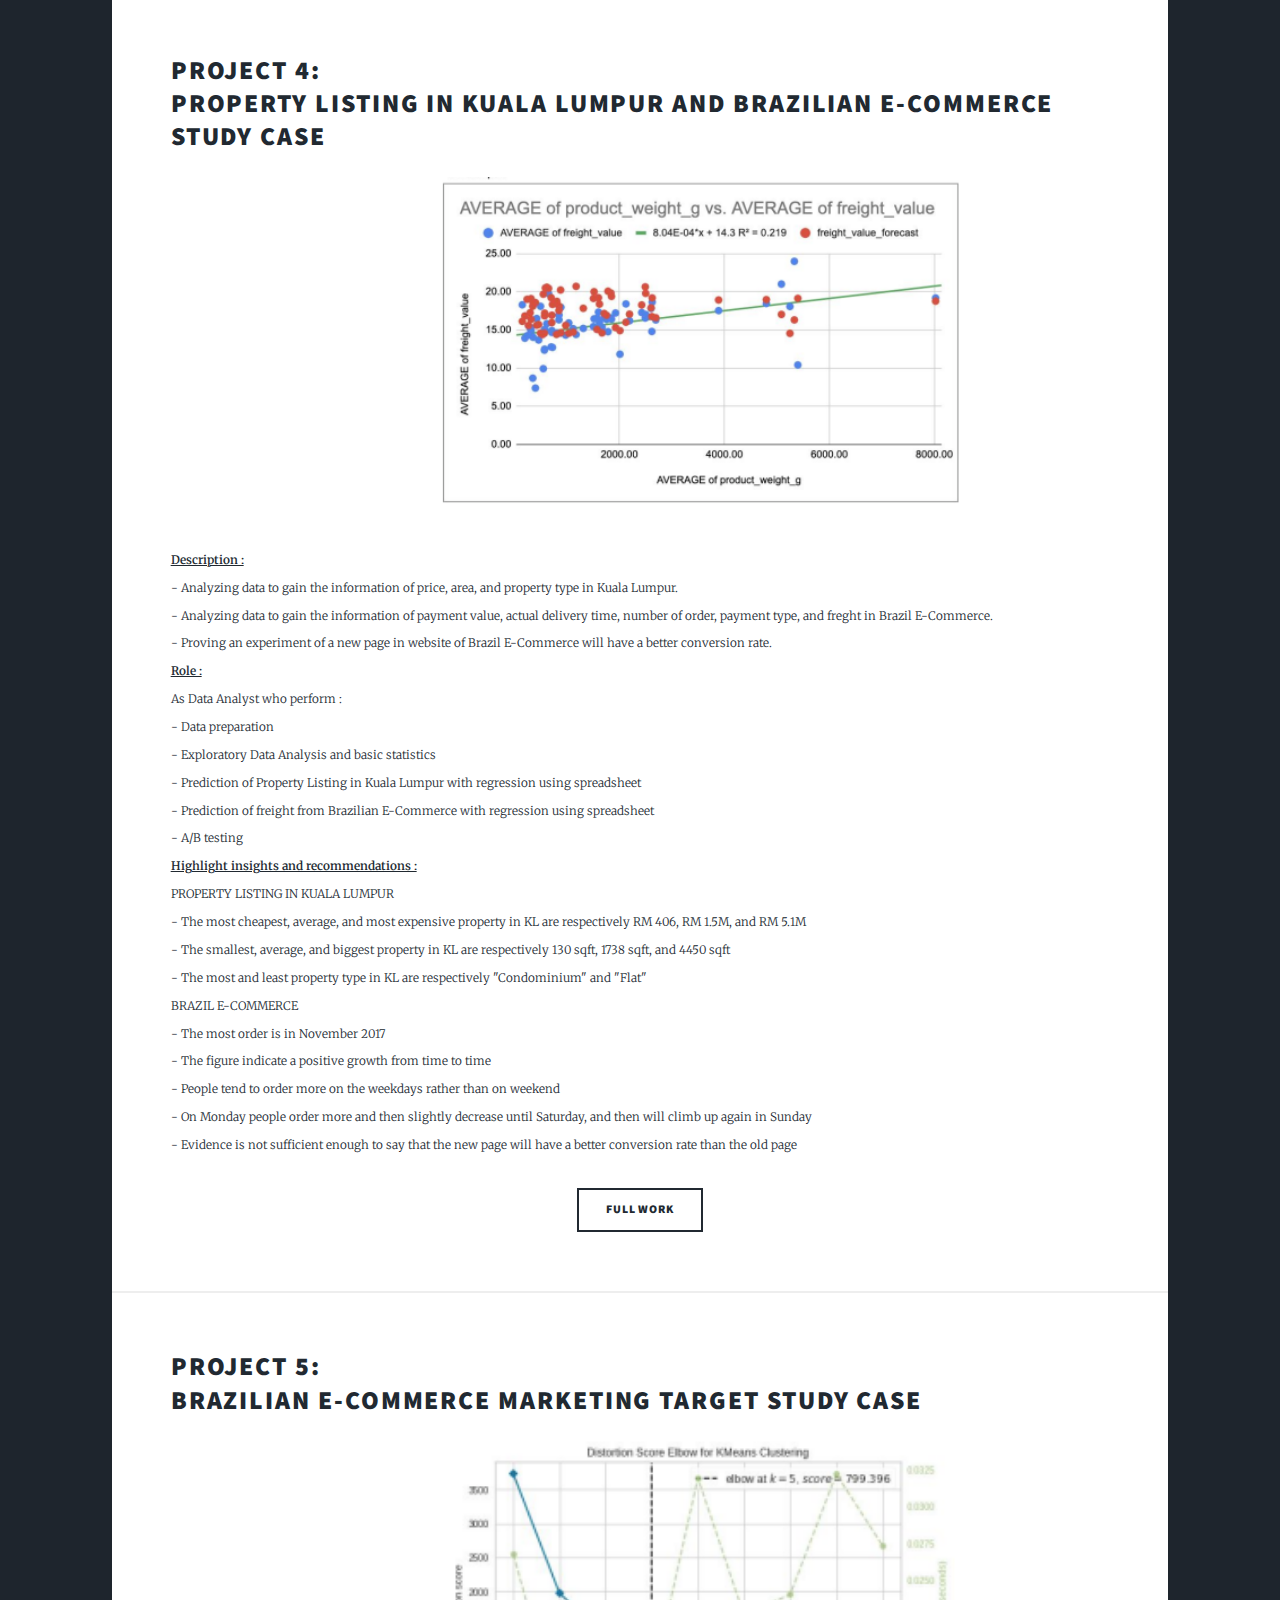
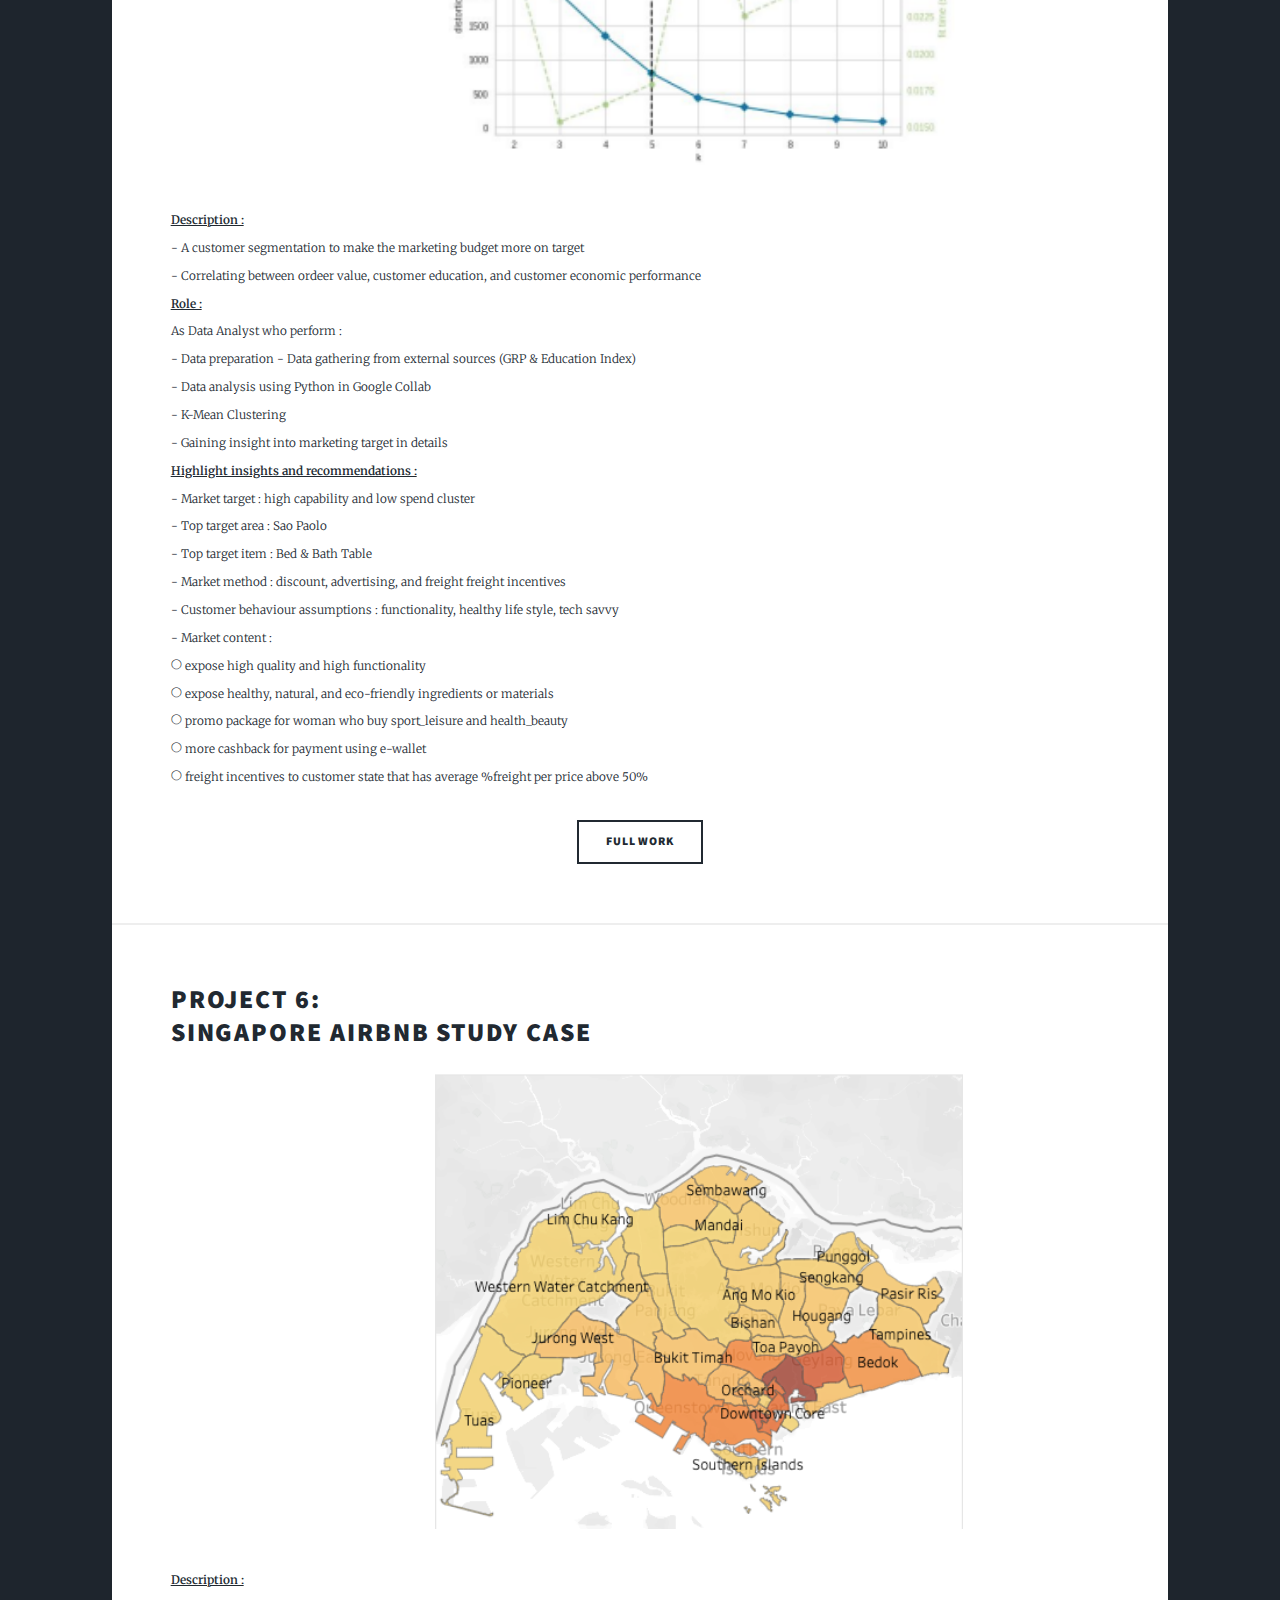
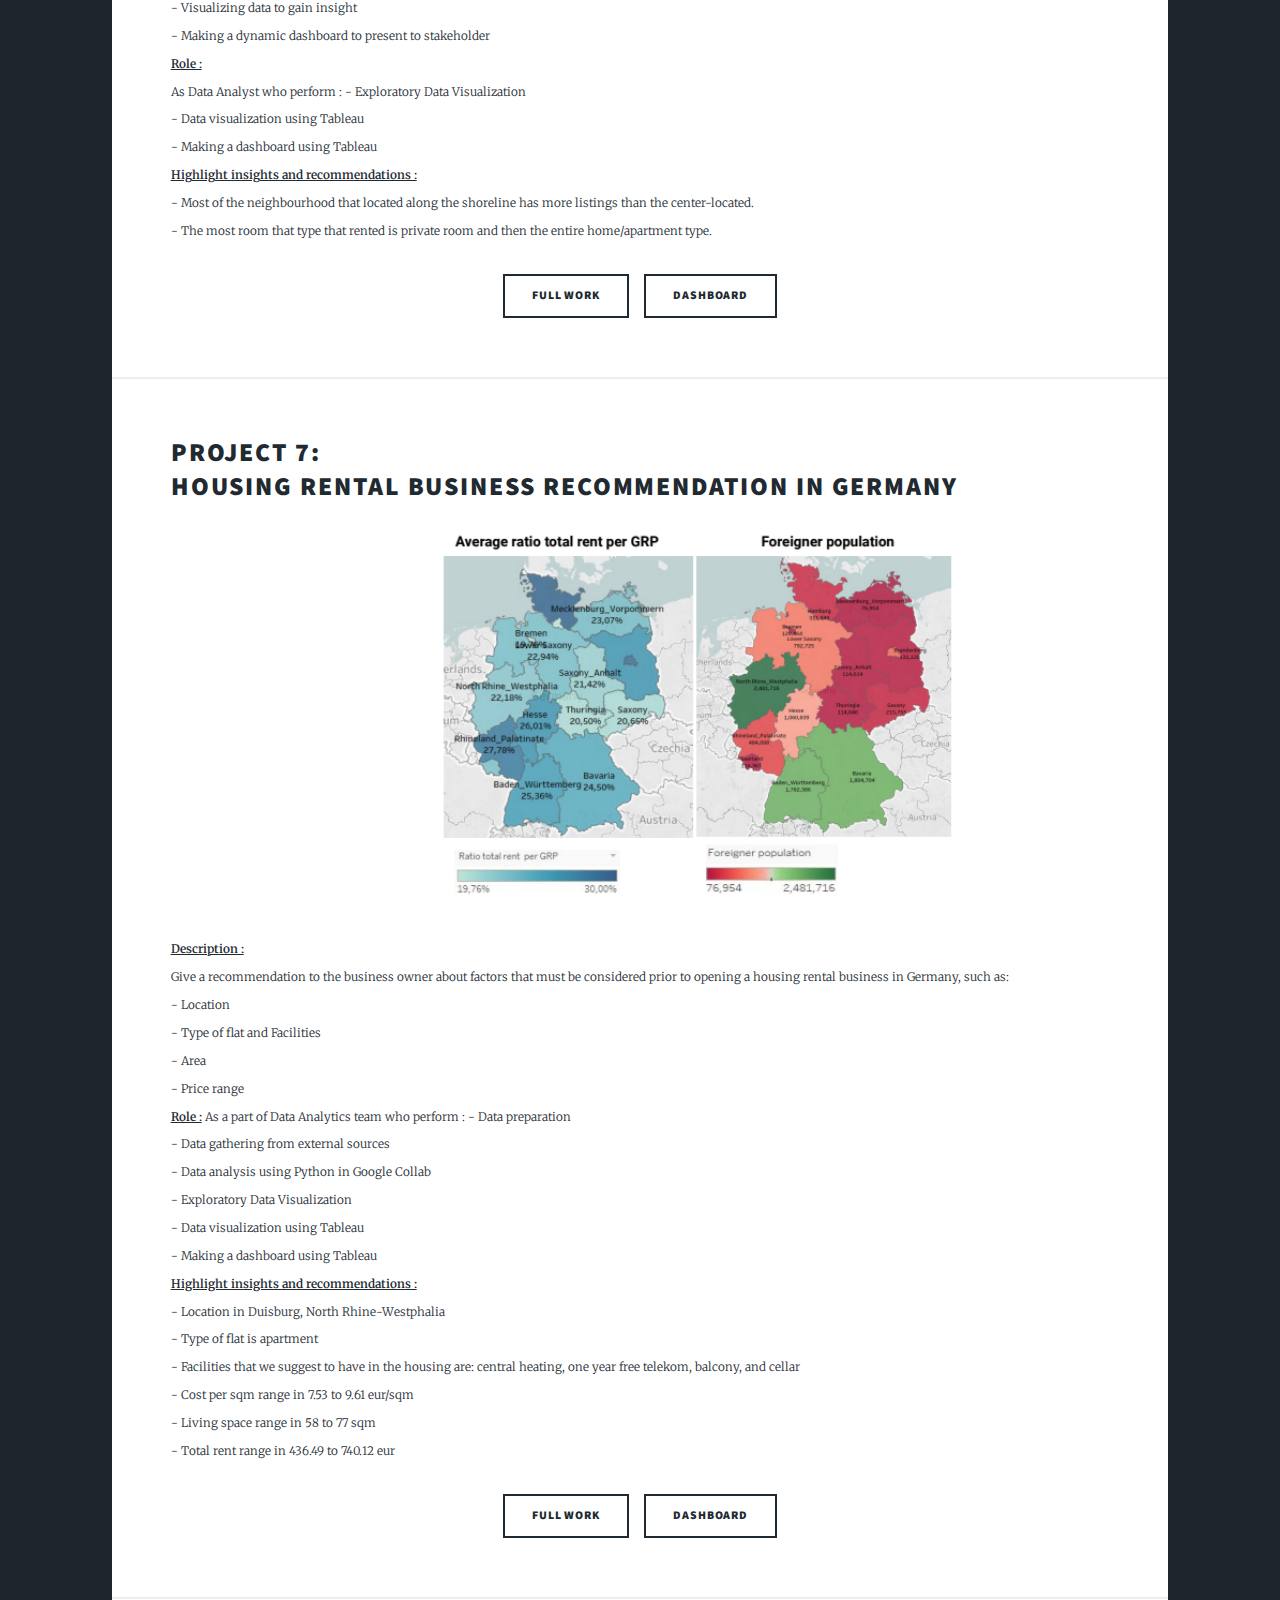
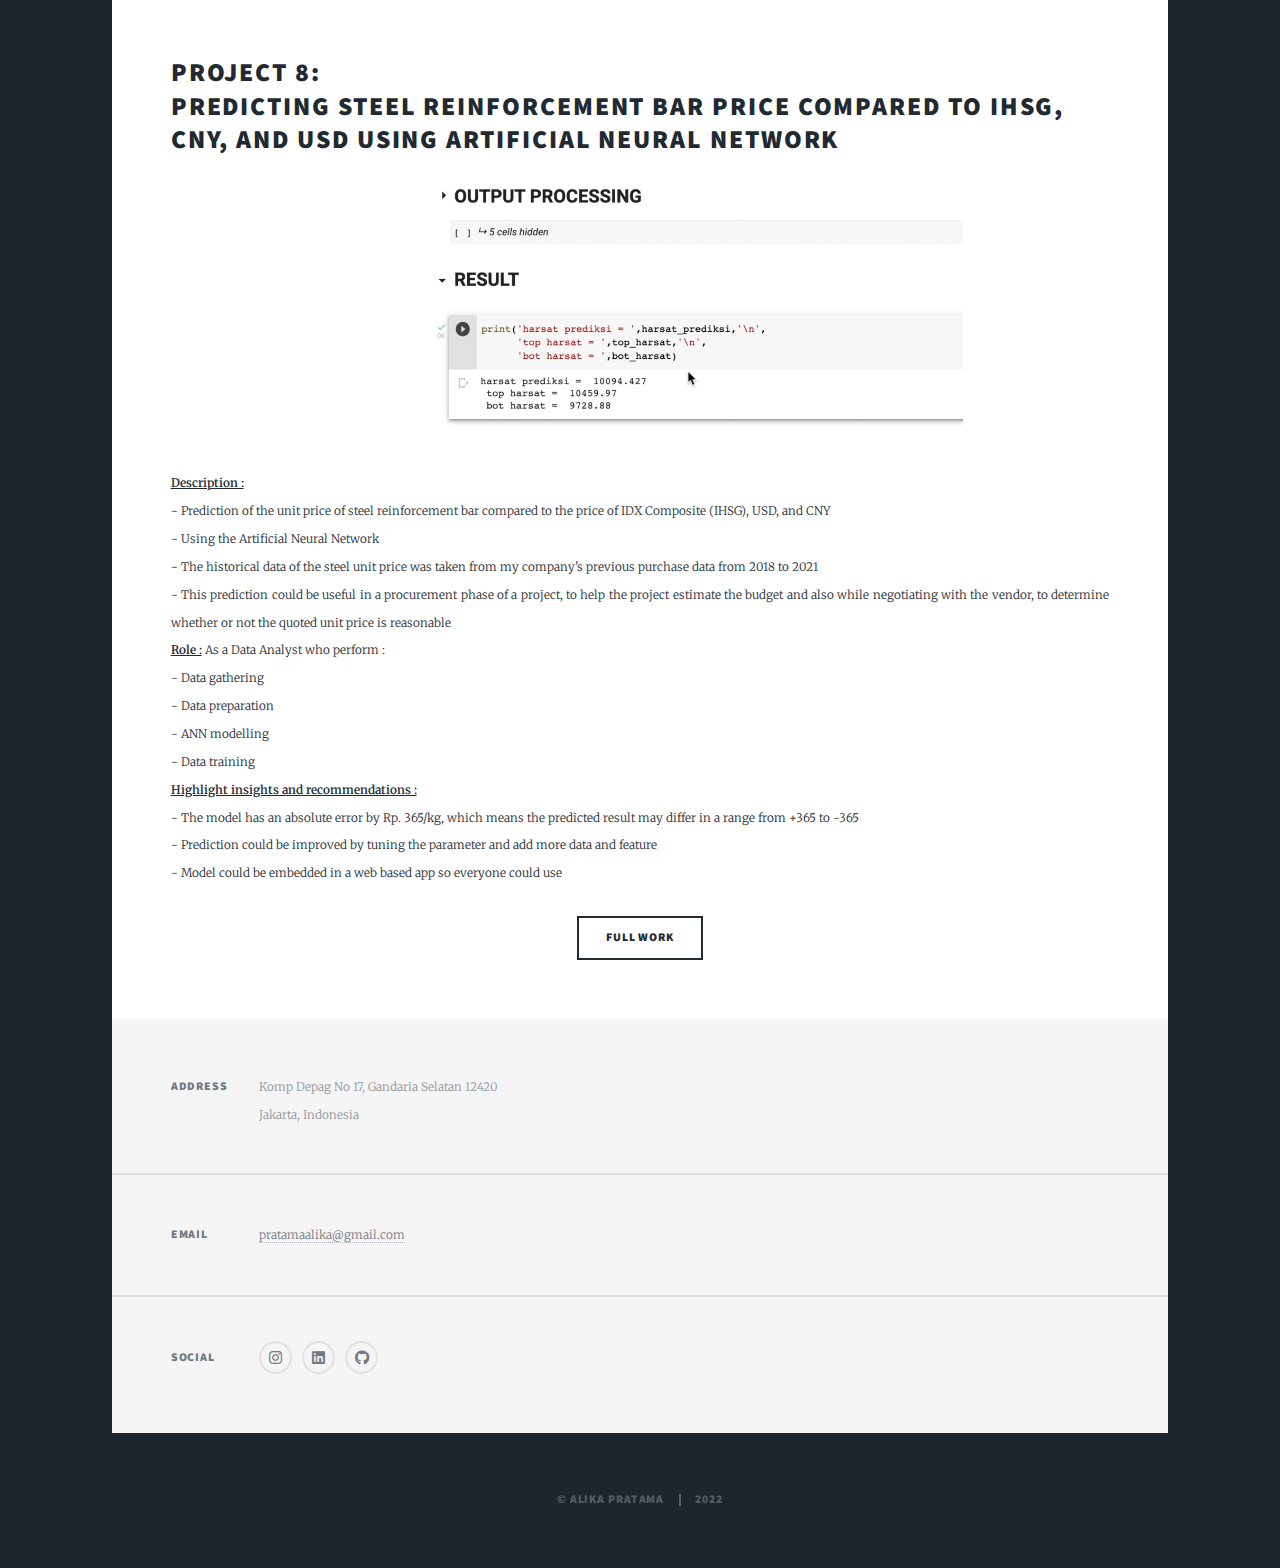
==== commit 8386d6ab: "update projects" ====
--- a/elements.html
+++ b/elements.html
@@ -43,11 +43,12 @@
 											Increasing Link Aja Active-Registered Ratio (Amazon's 6-Pagers Version)</a></h2>
 									</header>
 									<center><a href="#" class="image fit"><img src="images/project1.png" alt="" /></a></center>
-									<p><u>Description :</u> Amazon's 6-Pagers version of understanding a problem and defining the solution of the Link Aja case.<br \>
-										<u>Role :</u> Data Analyst<br \>
-										<u>Objectives :</u> To answer the business problem of Link Aja in order to increase daily average transaction.
-										<u>Defined problem :</u> How to increase the active-registered ratio of LinkAja from 12.41% to 15% by increasing the monthly active users and mantaining registered users compared to last period by the next quarter.<br \>
-										<u>Strategy priorities :</u><br \>
+									<p><u><b>Description :</b></u> Amazon's 6-Pagers version of understanding a problem and defining the solution of the Link Aja case.<br \>
+										<u><b>Role :</b></u> Data Analyst<br \>
+										<u><b>Objectives :</b></u> To answer the business problem of Link Aja in order to increase daily average transaction.<br \>
+										<u><b>Highlight insights and recommendations :</b></u><br \>
+										- Defined problem : How to increase the active-registered ratio of LinkAja from 12.41% to 15% by increasing the monthly active users and mantaining registered users compared to last period by the next quarter.<br \>
+										- Strategy priorities :<br \>
 											1) Focus on % avg discount/collaboration increase from 10% to 20%<br \>
 											2) Focus on % avg incentive/transaction increase from 10% to 15%<br \>
 											3) Focus on % avg engineer solved per time per error increase from 1 day to 60 minutes
@@ -65,10 +66,10 @@
 									<p><u><b>Description :</b></u> Understanding problems from Link Aja using SMART methods and issue tree to define metrics solution to answer the problem.<br \>
 										<u><b>Role :</b></u> Data Analyst<br \>
 										<u><b>Objectives :</b></u> To answer the business problem of Link Aja in order to increase daily average transaction.<br \>
-										<u><b>Goal metrics :</b></u><br \>
+										<u><b>Highlight insights and recommendations :</b></u><br \>
 										Metrics to achieve # promo increase and # merchant increase in order to increase the # active users :<br \>
 										- % avg discount/collaboration increase : from 10% per collaboration to 20% per collaboration<br \>
-										- % avg incentive/transaction to merchant increase : from 10% per transaction to 15% per transaction
+										- % avg incentive/transaction to merchant increase : from 10% per transaction to 15% per transaction<br \>
 										Metrics to achieve # error decrease and # campaign increase in order to maintain the # registered users :<br \>
 										- % avg engineer solved time per error increase : from 1 day per error to 60 minutes</p>
 									</p>
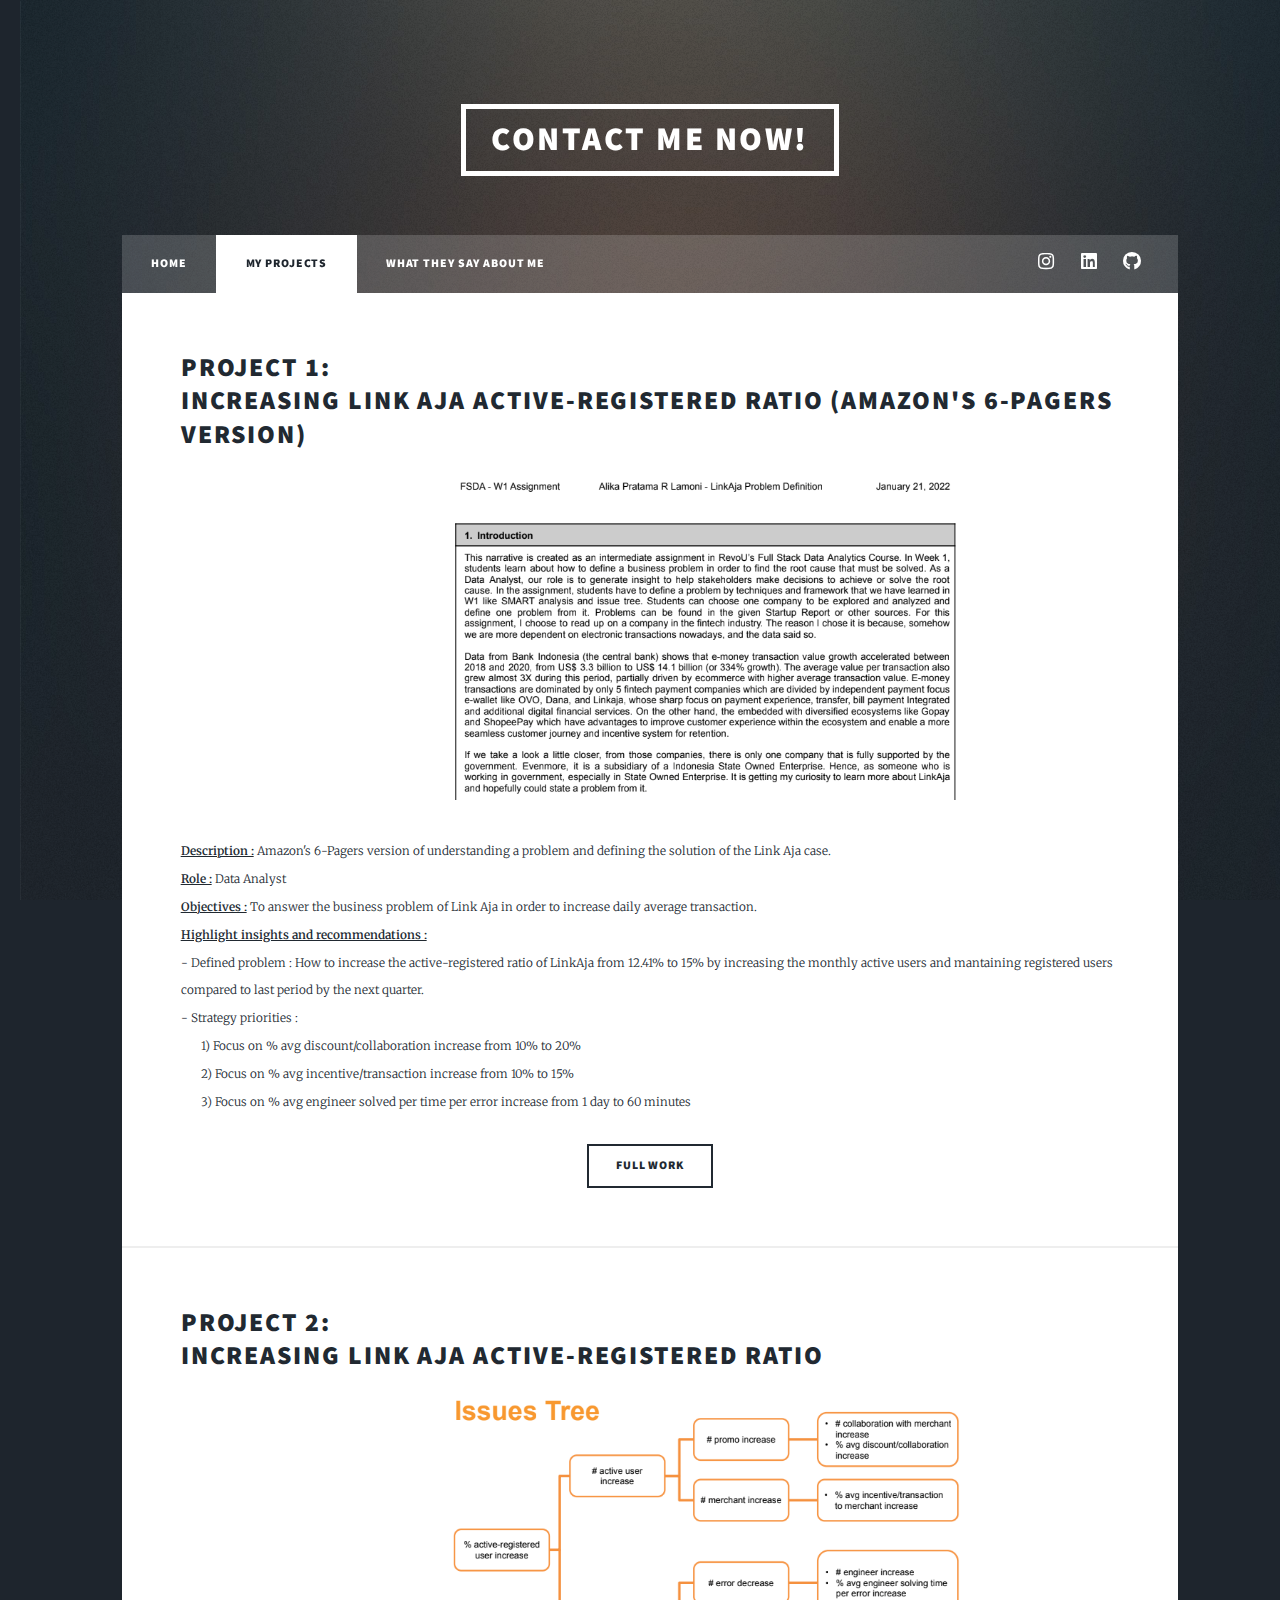
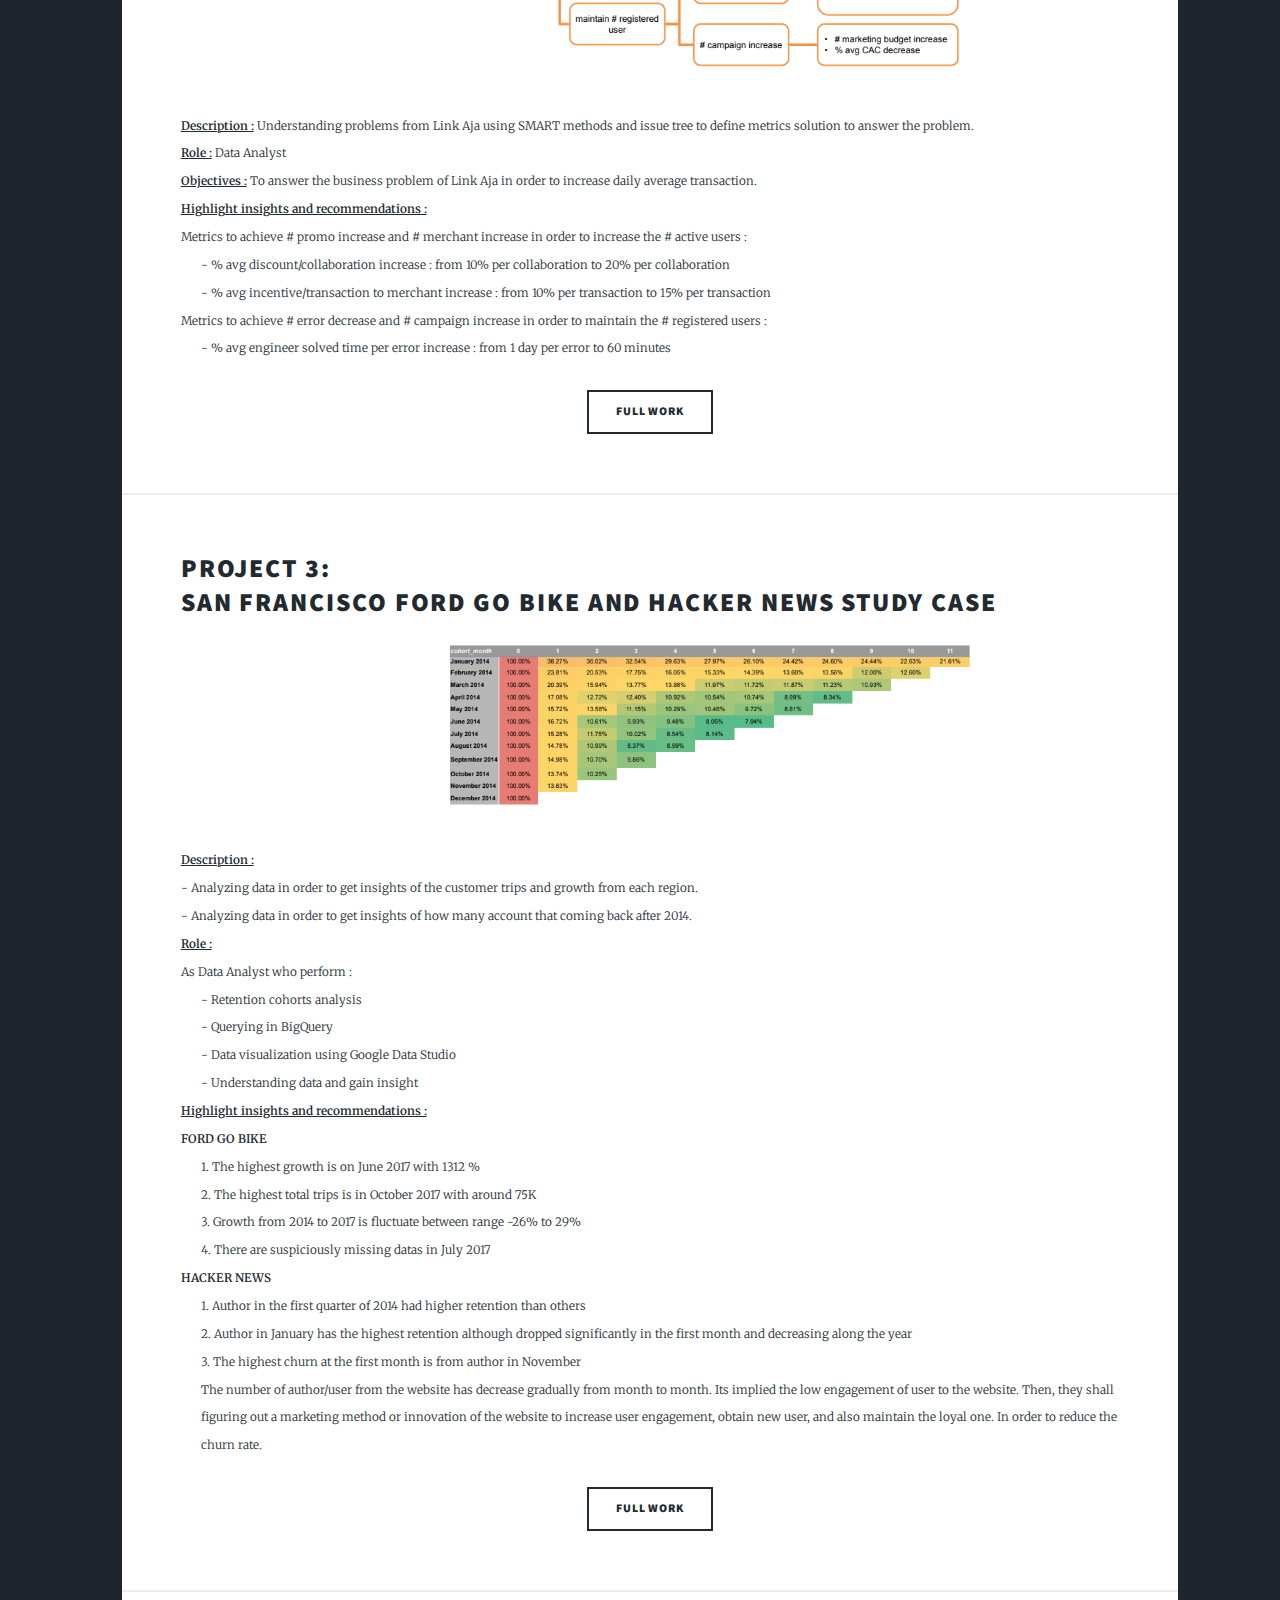
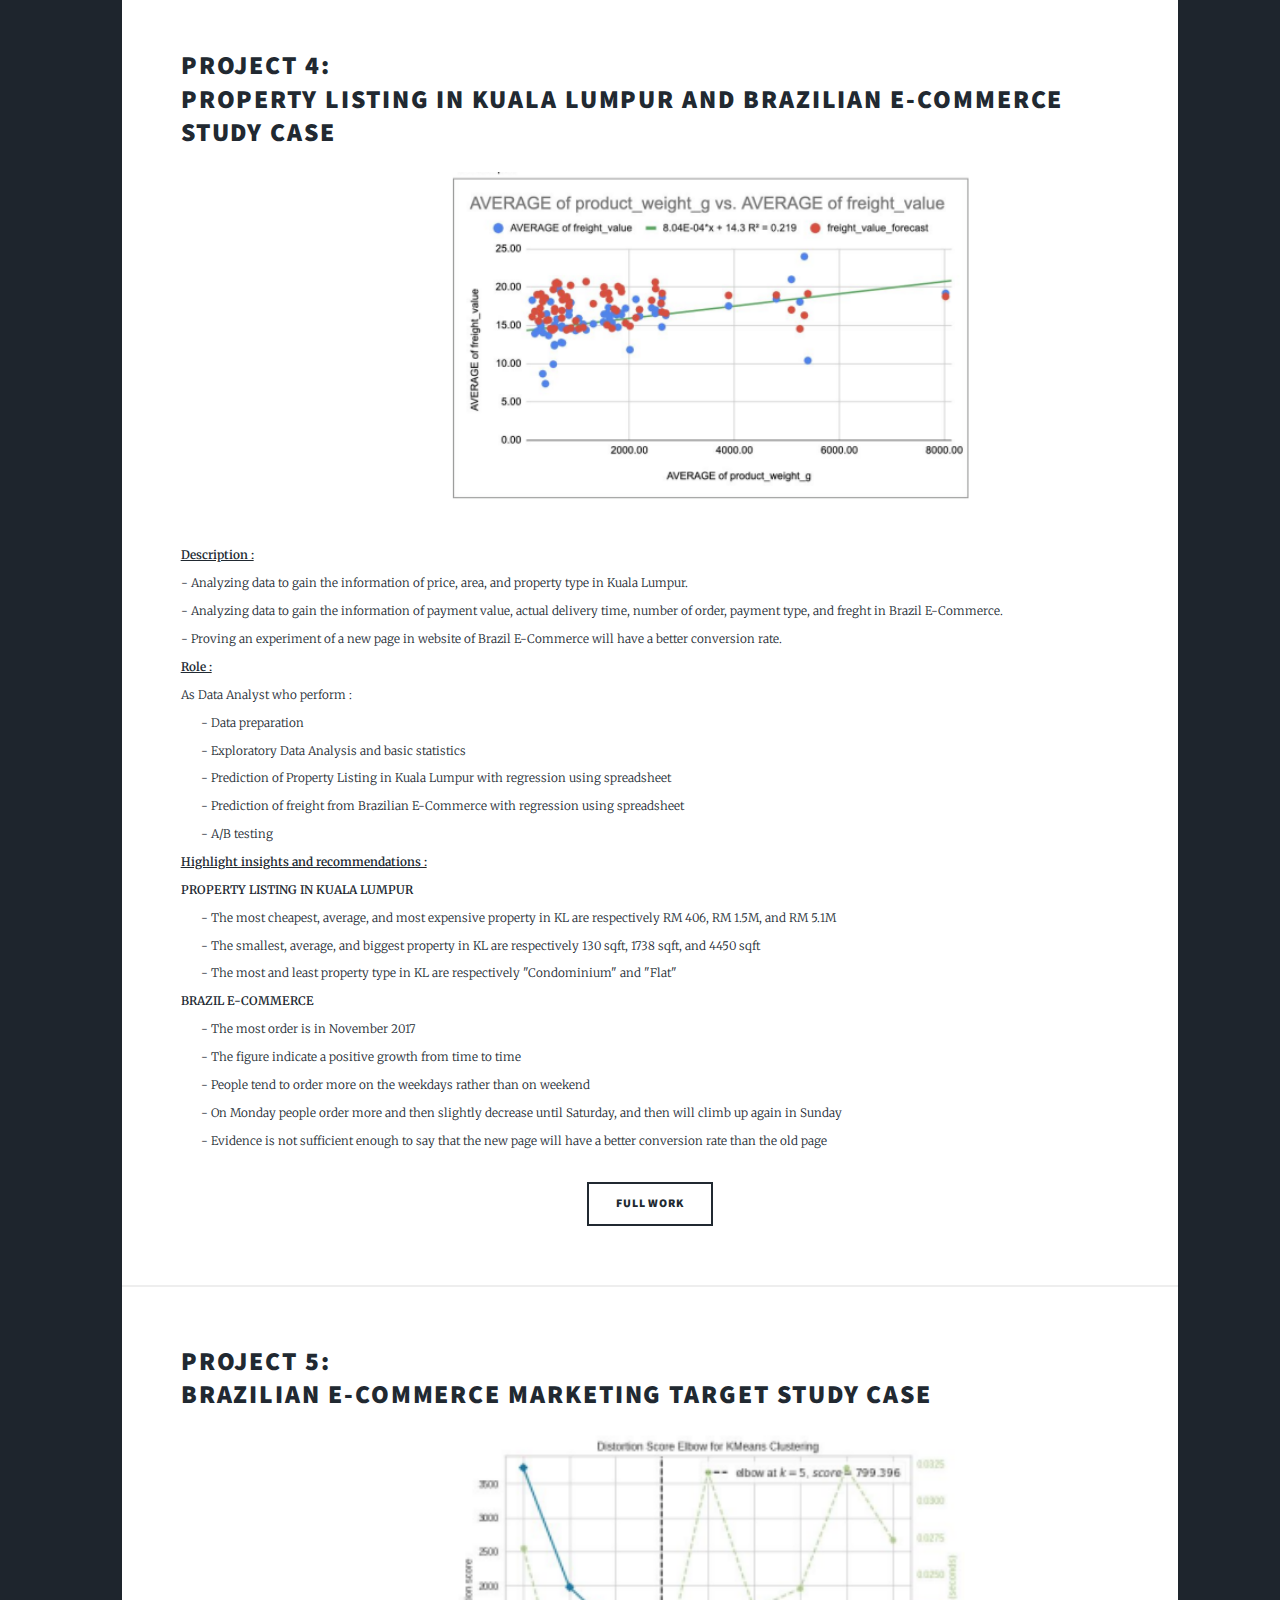
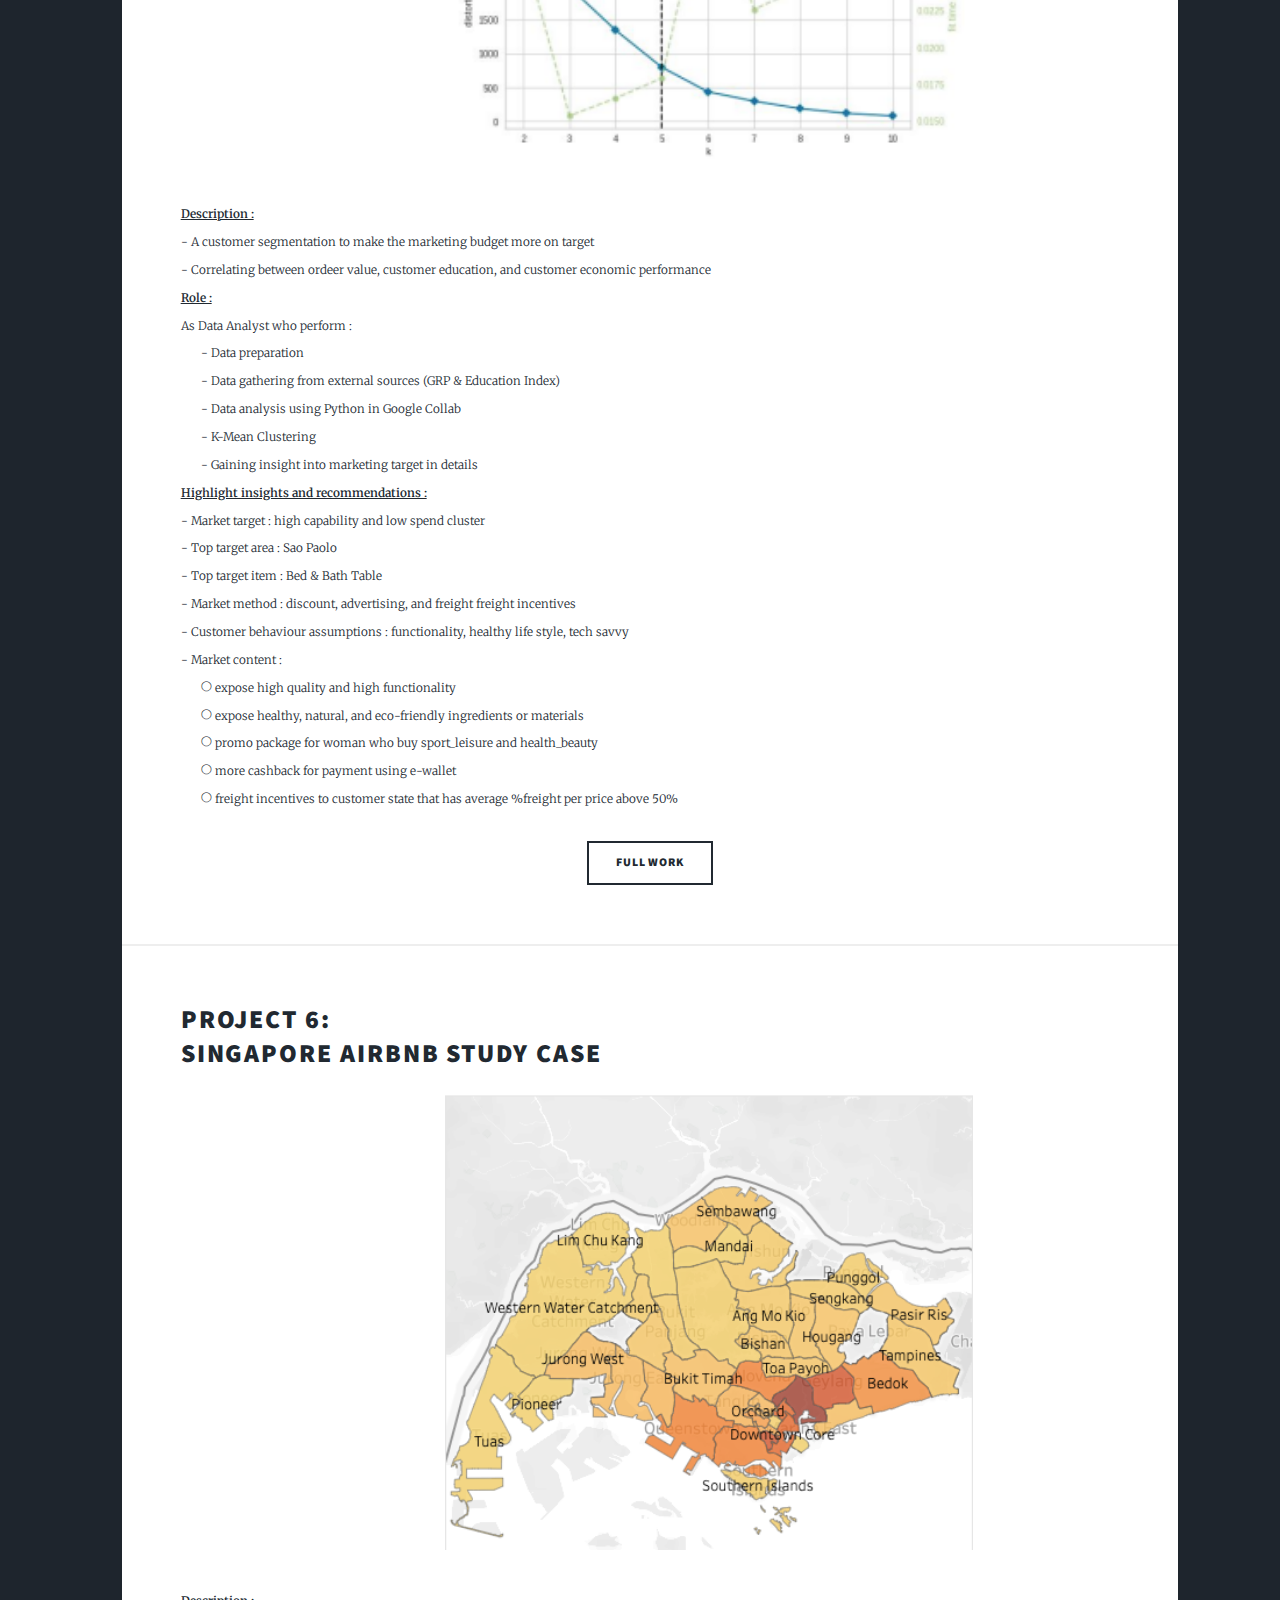
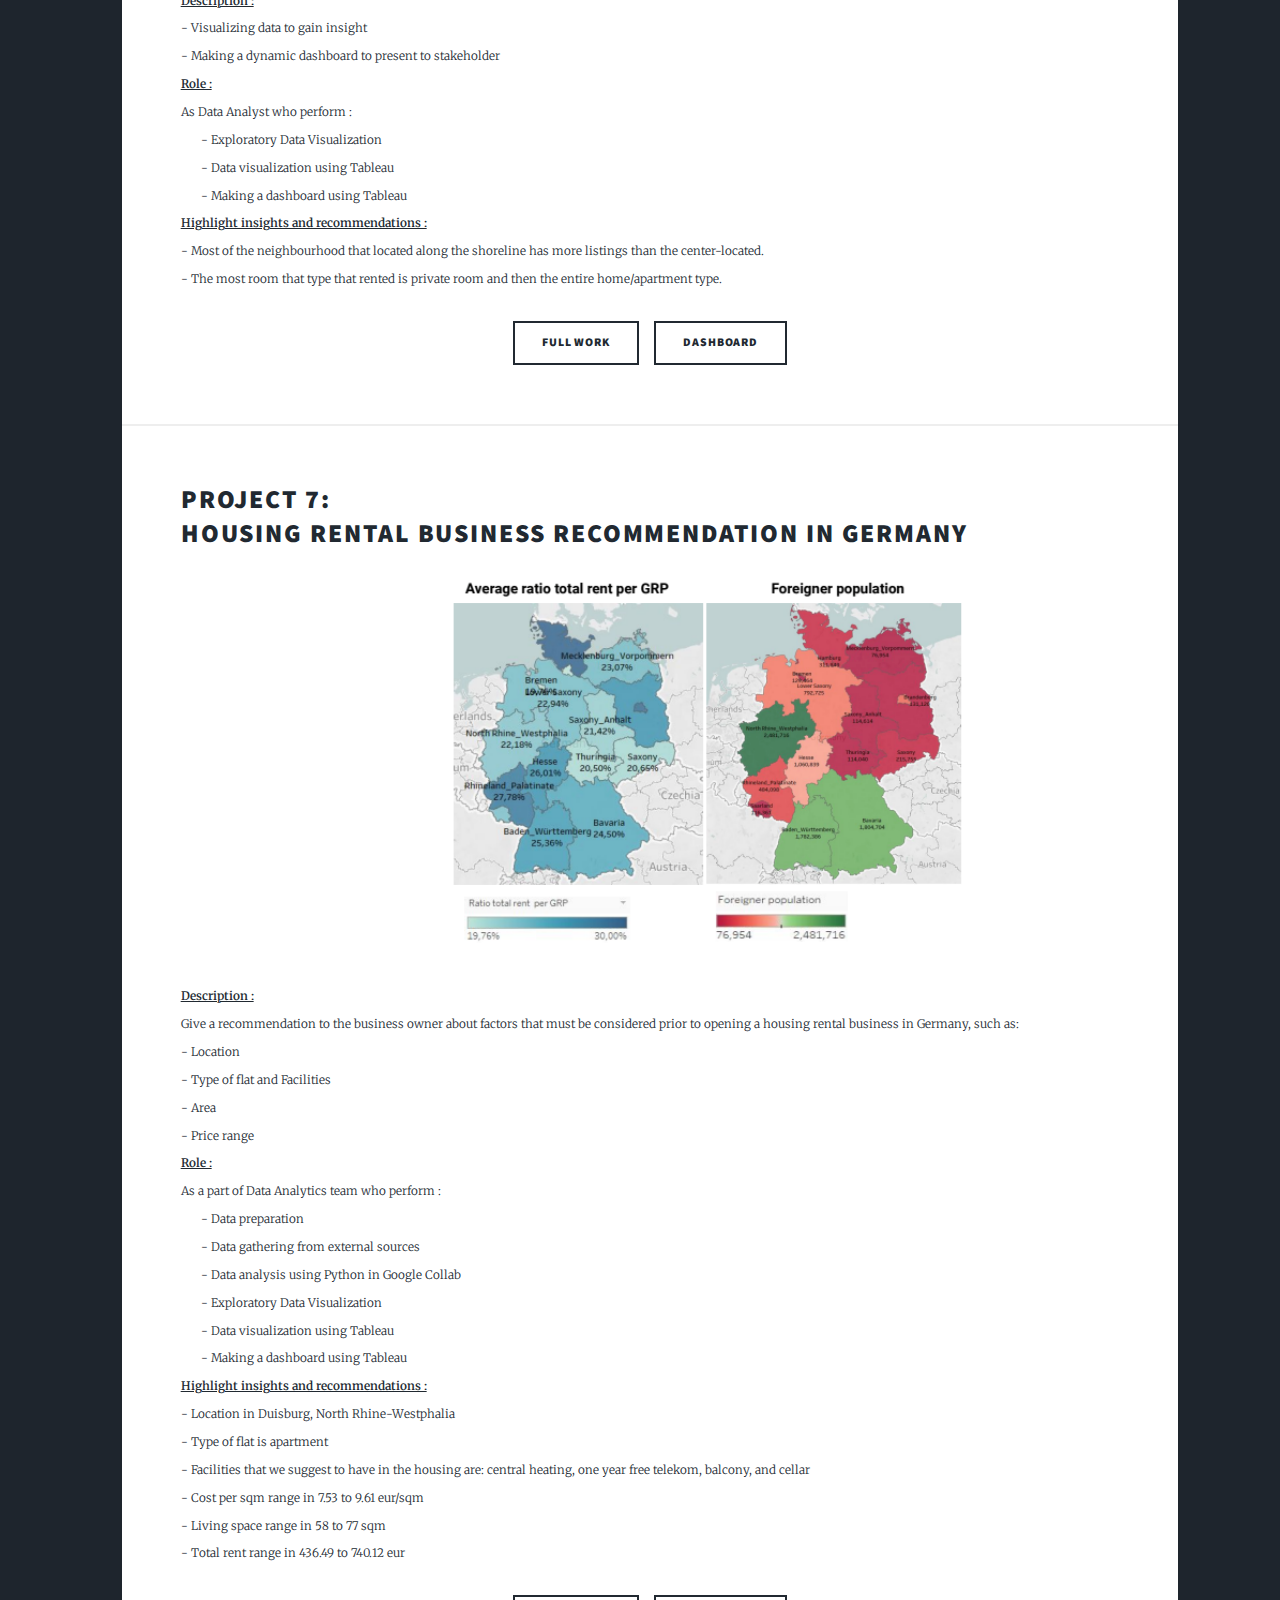
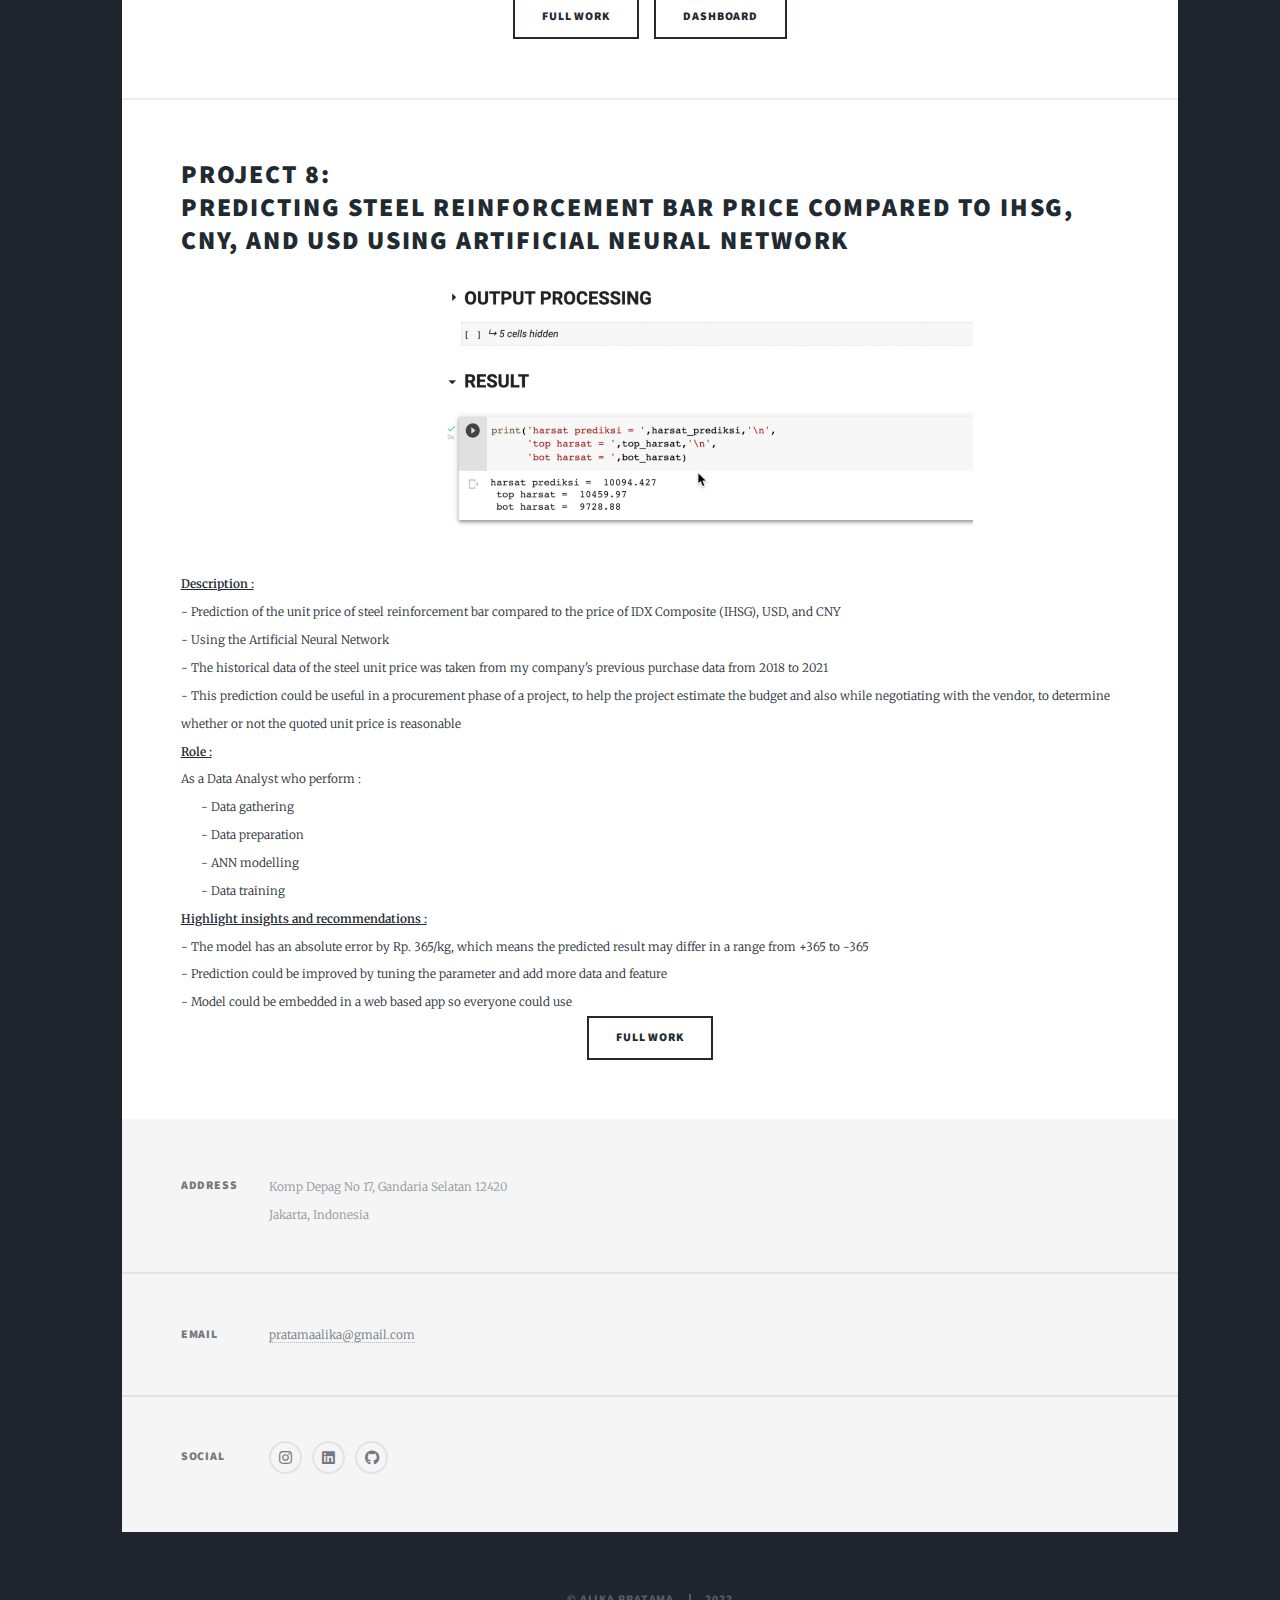
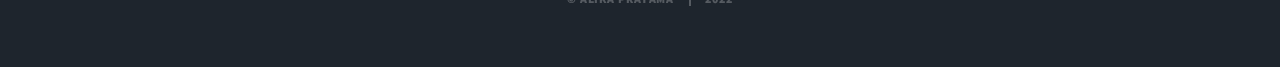
==== commit 590a6a19: "update indentation" ====
--- a/elements.html
+++ b/elements.html
@@ -7,8 +7,9 @@
 		<link rel="stylesheet" href="assets/css/main.css" />
 		<noscript><link rel="stylesheet" href="assets/css/noscript.css" /></noscript>
 		<style>
-			 .tab { tab-size: 4; }
-		</style>
+			div { margin-left: 20px; }
+			div.x2 {margin-left: 40px;}
+	   </style>
 	</head>
 	<body class="is-preload">
 
@@ -43,16 +44,17 @@
 											Increasing Link Aja Active-Registered Ratio (Amazon's 6-Pagers Version)</a></h2>
 									</header>
 									<center><a href="#" class="image fit"><img src="images/project1.png" alt="" /></a></center>
-									<p><u><b>Description :</b></u> Amazon's 6-Pagers version of understanding a problem and defining the solution of the Link Aja case.<br \>
+									<u><b>Description :</b></u> Amazon's 6-Pagers version of understanding a problem and defining the solution of the Link Aja case.<br \>
 										<u><b>Role :</b></u> Data Analyst<br \>
 										<u><b>Objectives :</b></u> To answer the business problem of Link Aja in order to increase daily average transaction.<br \>
 										<u><b>Highlight insights and recommendations :</b></u><br \>
 										- Defined problem : How to increase the active-registered ratio of LinkAja from 12.41% to 15% by increasing the monthly active users and mantaining registered users compared to last period by the next quarter.<br \>
-										- Strategy priorities :<br \>
+										- Strategy priorities :
+										<div>
 											1) Focus on % avg discount/collaboration increase from 10% to 20%<br \>
 											2) Focus on % avg incentive/transaction increase from 10% to 15%<br \>
-											3) Focus on % avg engineer solved per time per error increase from 1 day to 60 minutes
-									</p>
+											3) Focus on % avg engineer solved per time per error increase from 1 day to 60 minutes</div>
+									<br \>
 									<ul class="actions special">
 										<li><a href="https://drive.google.com/file/d/1Kj2Drlyt5MMBAXH7t-EOti_boL3vfd4V/view" class="button">Full Work</a></li>
 									</ul>
@@ -63,16 +65,16 @@
 											Increasing Link Aja Active-Registered Ratio</a></h2>
 									</header>
 									<center><a href="#" class="image fit"><img src="images/project 2.png" alt="" /></a></center>
-									<p><u><b>Description :</b></u> Understanding problems from Link Aja using SMART methods and issue tree to define metrics solution to answer the problem.<br \>
+									<u><b>Description :</b></u> Understanding problems from Link Aja using SMART methods and issue tree to define metrics solution to answer the problem.<br \>
 										<u><b>Role :</b></u> Data Analyst<br \>
 										<u><b>Objectives :</b></u> To answer the business problem of Link Aja in order to increase daily average transaction.<br \>
 										<u><b>Highlight insights and recommendations :</b></u><br \>
 										Metrics to achieve # promo increase and # merchant increase in order to increase the # active users :<br \>
-										- % avg discount/collaboration increase : from 10% per collaboration to 20% per collaboration<br \>
-										- % avg incentive/transaction to merchant increase : from 10% per transaction to 15% per transaction<br \>
+										<div>- % avg discount/collaboration increase : from 10% per collaboration to 20% per collaboration<br \>
+										- % avg incentive/transaction to merchant increase : from 10% per transaction to 15% per transaction</div>
 										Metrics to achieve # error decrease and # campaign increase in order to maintain the # registered users :<br \>
-										- % avg engineer solved time per error increase : from 1 day per error to 60 minutes</p>
-									</p>
+										<div>- % avg engineer solved time per error increase : from 1 day per error to 60 minutes</div>
+									<br \>
 									<ul class="actions special">
 										<li><a href="https://drive.google.com/file/d/1akJcV4ubBuW7OajFJQCJrgrSAAVM8t03/view" class="button">Full Work</a></li>
 									</ul>
@@ -83,22 +85,27 @@
 											San Francisco Ford Go Bike and Hacker News Study Case</a></h2>
 									</header>
 									<center><a href="#" class="image fit"><img src="images/project 3.png" alt="" /></a></center>
-									<p><u><b>Description :</b></u><br \>
+									<u><b>Description :</b></u><br \>
 										- Analyzing data in order to get insights of the customer trips and growth from each region.<br \>
 										- Analyzing data in order to  get insights of how many account that coming back after 2014.<br \>
 										<u><b>Role :</b></u><br \>
-										As Data Analyst who perform :<br \>
+										As Data Analyst who perform :
+										<div>
 										- Retention cohorts analysis<br \>
 										- Querying in BigQuery<br \>
 										- Data visualization using Google Data Studio<br \>
-										- Understanding data and gain insight<br \>
-										<u><b>Highlight insights and recommendations :</b></u><br \>
-										FORD GO BIKE<br \>
+										- Understanding data and gain insight
+										</div>
+										<u><b>Highlight insights and recommendations :</b></u><br \>
+										<b>FORD GO BIKE</b>
+										<div>
 										1. The highest growth is on June 2017 with 1312 %<br \>
 										2. The highest total trips is in October 2017 with around 75K<br \>
 										3. Growth from 2014 to 2017 is fluctuate between range -26% to 29%<br \>
-										4. There are suspiciously missing datas in July 2017<br \>
-										HACKER NEWS<br \>
+										4. There are suspiciously missing datas in July 2017
+										</div>
+										<b>HACKER NEWS</b>
+										<div>
 										1. Author in the first quarter of 2014 had higher retention than others<br \>
 										2. Author in January has the highest retention although dropped significantly in the
 										first month and decreasing along the year<br \>
@@ -107,6 +114,8 @@
 										month. Its implied the low engagement of user to the website. Then, they shall figuring
 										out a marketing method or innovation of the website to increase user engagement,
 										obtain new user, and also maintain the loyal one. In order to reduce the churn rate.
+										</div>
+										<br \>
 									<ul class="actions special">
 										<li><a href="https://drive.google.com/file/d/1MsK47HC9zrteIBkrlheT6Ph0dA1Oc3uH/view" class="button">Full Work</a></li>
 									</ul>
@@ -117,29 +126,35 @@
 											Property Listing in Kuala Lumpur and Brazilian E-Commerce Study Case</a></h2>
 									</header>
 									<center><a href="#" class="image fit"><img src="images/project 4-c.png" alt="" /></a></center>
-									<p><u><b>Description :</b></u><br \>
+									<u><b>Description :</b></u><br \>
 										- Analyzing data to gain the information of price, area, and property type in Kuala Lumpur.<br \>
 										- Analyzing data to gain the information of payment value, actual delivery time, number of order, payment type, and freght in Brazil E-Commerce.<br \>
 										- Proving an experiment of a new page in website of Brazil E-Commerce will have a better conversion rate.<br \>
 										<u><b>Role :</b></u><br \>
 										As Data Analyst who perform :<br \>
+										<div>
 										- Data preparation<br \>
 										- Exploratory Data Analysis and basic statistics<br \>
 										- Prediction of Property Listing in Kuala Lumpur with regression using spreadsheet<br \>
 										- Prediction of freight from Brazilian E-Commerce with regression using spreadsheet<br \>
-										- A/B testing<br \>
-										<u><b>Highlight insights and recommendations :</b></u><br \>
-										PROPERTY LISTING IN KUALA LUMPUR<br \>
+										- A/B testing
+										</div>
+										<u><b>Highlight insights and recommendations :</b></u><br \>
+										<b>PROPERTY LISTING IN KUALA LUMPUR</b>
+										<div>
 										- The most cheapest, average, and most expensive property in KL are respectively RM 406, RM 1.5M, and RM 5.1M<br \>
 										- The smallest, average, and biggest property in KL are respectively 130 sqft, 1738 sqft, and 4450 sqft<br \>
-										- The most and least property type in KL are respectively "Condominium" and "Flat"<br \>
-										BRAZIL E-COMMERCE<br \>
+										- The most and least property type in KL are respectively "Condominium" and "Flat"
+										</div>
+										<b>BRAZIL E-COMMERCE</b>
+										<div>
 										- The most order is in November 2017<br \>
 										- The figure indicate a positive growth from time to time<br \>
 										- People tend to order more on the weekdays rather than on weekend<br \>
 										- On Monday people order more and then slightly decrease until Saturday, and then will climb up again in Sunday<br \>
 										- Evidence is not sufficient enough to say that the new page will have a better conversion rate than the old page
-									</p>
+										</div>
+									<br \>
 									<ul class="actions special">
 										<li><a href="https://drive.google.com/file/d/1p4tqkok6zD_diii1JPx3Z_spSU3ZjgXS/view" class="button">Full Work</a></li>
 									</ul>
@@ -150,29 +165,33 @@
 											Brazilian E-Commerce Marketing Target Study Case</a></h2>
 									</header>
 									<center><a href="#" class="image fit"><img src="images/project 5-b.png" alt="" /></a></center>
-									<p><u><b>Description :</b></u><br >
+									<u><b>Description :</b></u><br >
 										- A customer segmentation to make the marketing budget more on target<br \>
 										- Correlating between ordeer value, customer education, and customer economic performance<br \>
 										<u><b>Role :</b></u><br \>
 										As Data Analyst who perform :<br \>
-										- Data preparation
+										<div>
+										- Data preparation<br \>
 										- Data gathering from external sources (GRP & Education Index)<br \>
 										- Data analysis using Python in Google Collab<br \>
 										- K-Mean Clustering<br \>
-										- Gaining insight into marketing target in details<br \>
-										<u><b>Highlight insights and recommendations :</b></u><br >
+										- Gaining insight into marketing target in details
+										</div>
+										<u><b>Highlight insights and recommendations :</b></u><br \>
 										- Market target : high capability and low spend cluster<br \>
 										- Top target area : Sao Paolo<br \>
 										- Top target item : Bed & Bath Table<br \>
 										- Market method : discount, advertising, and freight freight incentives<br \>
 										- Customer behaviour assumptions : functionality, healthy life style, tech savvy<br \>
-										- Market content :<br \>
+										- Market content :
+										<div>
 										○ expose high quality and high functionality<br \>
 										○ expose healthy, natural, and eco-friendly ingredients or materials<br \>
 										○ promo package for woman who buy sport_leisure and health_beauty<br \>
 										○ more cashback for payment using e-wallet<br \>
-										○ freight incentives to customer state that has average %freight per price above 50%<br \>
-									</p>
+										○ freight incentives to customer state that has average %freight per price above 50%
+										</div>
+									<br \>
 									<ul class="actions special">
 										<li><a href="https://drive.google.com/file/d/166lnxLZuiNhnYnnvelLSRr8OqNYaiu8n/view" class="button">Full Work</a></li>
 									</ul>
@@ -183,18 +202,20 @@
 											Singapore AirBnB Study Case</a></h2>
 									</header>
 									<center><a href="#" class="image fit"><img src="images/project 6.png" alt="" /></a></center>
-									<p><u><b>Description :</b></u><br \>
+									<u><b>Description :</b></u><br \>
 										- Visualizing data to gain insight<br \>
 										- Making a dynamic dashboard to present to stakeholder<br \>
 										<u><b>Role :</b></u><br \>
 										As Data Analyst who perform :
+										<div>
 										- Exploratory Data Visualization<br \>
 										- Data visualization using Tableau<br \>
-										- Making a dashboard using Tableau<br \>
+										- Making a dashboard using Tableau
+										</div>
 										<u><b>Highlight insights and recommendations :</b></u><br \>
 										- Most of the neighbourhood that located along the shoreline has more listings than the center-located.<br \>
 										- The most room that type that rented is private room and then the entire home/apartment type.
-									</p>
+									<br \><br \>
 									<ul class="actions special">
 										<li><a href="https://drive.google.com/file/d/1xr-jhJPkIL-Obim5dwcGCO-dSlXe9OWP/view" class="button">Full Work</a></li>
 										<li><a href="https://public.tableau.com/app/profile/alika.pratama.r.lamoni/viz/AlikaPratama_RevoU_Advanced_EDA/ExploratoryDataAnalysis" class="button">Dashboard</a></li>
@@ -206,28 +227,30 @@
 											Housing Rental Business Recommendation in Germany</a></h2>
 									</header>
 									<center><a href="#" class="image fit"><img src="images/project 7.png" alt="" /></a></center>
-									<p><u><b>Description :</b></u><br \>
+									<u><b>Description :</b></u><br \>
 										Give a recommendation to the business owner about factors that must be considered prior to opening a housing rental business in Germany, such as:<br \>
 										- Location<br \>
 										- Type of flat and Facilities<br \>
 										- Area<br \>
 										- Price range<br \>
-										<u><b>Role :</b></u>
+										<u><b>Role :</b></u><br \>
 										As a part of Data Analytics team who perform :
+										<div>
 										- Data preparation<br \>
 										- Data gathering from external sources<br \>
 										- Data analysis using Python in Google Collab<br \>
 										- Exploratory Data Visualization<br \>
 										- Data visualization using Tableau<br \>
-										- Making a dashboard using Tableau<br \>
+										- Making a dashboard using Tableau
+										</div>
 										<u><b>Highlight insights and recommendations :</b></u><br \>
 										- Location in Duisburg, North Rhine-Westphalia<br \>
 										- Type of flat is apartment<br \>
 										- Facilities that we suggest to have in the housing are: central heating, one year free telekom, balcony, and cellar<br \>
 										- Cost per sqm range in 7.53 to 9.61 eur/sqm<br \>
 										- Living space range in 58 to 77 sqm<br \>
-										- Total rent range in 436.49 to 740.12 eur<br \>
-									</p>										
+										- Total rent range in 436.49 to 740.12 eur
+									<br \><br \>										
 									<ul class="actions special">
 										<li><a href="https://drive.google.com/file/d/1QXU8TIqKIrpzzfyYmSdYc2odHcBHQorJ/view" class="button">Full Work</a></li>
 										<li><a href="https://public.tableau.com/app/profile/godeliva/viz/GFPpastibisa_16497133285480/Story1" class="button">Dashboard</a></li>
@@ -239,22 +262,24 @@
 											Predicting Steel Reinforcement Bar Price Compared to IHSG, CNY, and USD using Artificial Neural Network</a></h2>
 									</header>
 									<center><a href="#" class="image fit"><img src="images/project 8.png" alt="" /></a></center>
-								<p><u><b>Description :</b></u><br \>
+									<u><b>Description :</b></u><br \>
 									- Prediction of the unit price of steel reinforcement bar compared to the price of IDX Composite (IHSG), USD, and CNY<br />
 									- Using the Artificial Neural Network<br />
 									- The historical data of the steel unit price was taken from my company's previous purchase data from 2018 to 2021<br />
 									- This prediction could be useful in a procurement phase of a project, to help the project estimate the budget and also while negotiating with the vendor, to determine whether or not the quoted unit price is reasonable<br />
-									<u><b>Role :</b></u>
+									<u><b>Role :</b></u><br \>
 									As a Data Analyst who perform :<br \>
+									<div>
 									- Data gathering<br \>
 									- Data preparation<br \>
 									- ANN modelling<br \>
 									- Data training<br \>
+									</div>
 									<u><b>Highlight insights and recommendations :</b></u><br \>
 									- The model has an absolute error by Rp. 365/kg, which means the predicted result may differ in a range from +365 to -365<br />
 									- Prediction could be improved by tuning the parameter and add more data and feature<br \>
 									- Model could be embedded in a web based app so everyone could use
-								</p>							
+															
 									<ul class="actions special">
 										<li><a href="https://github.com/alika-pratama/predicting-rebar" class="button">Full Work</a></li>
 									</ul>
